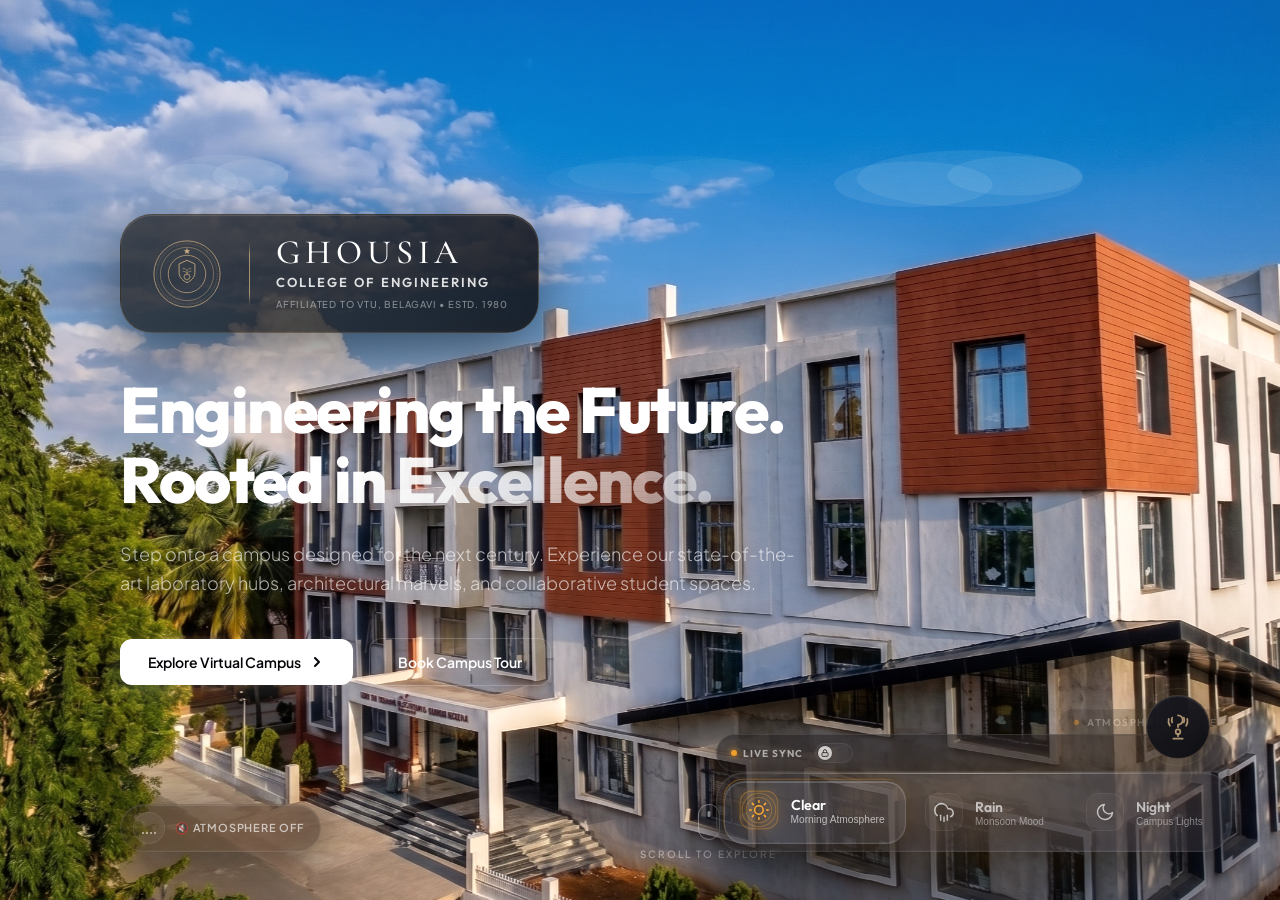
==== index.html @ dd68627c "feat: immersive AI campus guide, mobile assets loading, and compact controller refinements" ====
<!DOCTYPE html>
<html lang="en">

<head>
    <meta charset="UTF-8">
    <meta name="viewport" content="width=device-width, initial-scale=1.0">
    <title>Ghousia College of Engineering | Cinematic Campus Experience</title>
    <meta name="description"
        content="Immerse yourself in the cinematic smart campus of Ghousia College of Engineering. Switch weather atmospheres in real-time to witness our premium design and world-class learning spaces.">

    <!-- Preload Cinematic Campus Images — Desktop (>768px) -->
    <link rel="preload" as="image" href="Assets/images/campus-day.webp.jpeg"  media="(min-width: 769px)">
    <link rel="preload" as="image" href="Assets/images/campus-rain.webp.jpeg" media="(min-width: 769px)">
    <link rel="preload" as="image" href="Assets/images/campus-night.webp.jpeg" media="(min-width: 769px)">

    <!-- Preload Cinematic Campus Images — Mobile (≤768px) -->
    <link rel="preload" as="image" href="Assets/images/mobile/campus-day-mobile.webp.jpeg"   media="(max-width: 768px)">
    <link rel="preload" as="image" href="Assets/images/mobile/campus-rain-mobile.webp.jpeg"  media="(max-width: 768px)">
    <link rel="preload" as="image" href="Assets/images/mobile/campus-night-mobile.webp.jpeg" media="(max-width: 768px)">

    <!-- Google Fonts: Cormorant Garamond for elegant serif, Outfit for headers, Plus Jakarta Sans for body -->
    <link rel="preconnect" href="https://fonts.googleapis.com">
    <link rel="preconnect" href="https://fonts.gstatic.com" crossorigin>
    <link
        href="https://fonts.googleapis.com/css2?family=Cormorant+Garamond:wght@300;400;500;600;700&family=Outfit:wght@300;400;600;800&family=Plus+Jakarta+Sans:wght@300;400;500;700&display=swap"
        rel="stylesheet">

    <link rel="stylesheet" href="styles.css?v=2.0">
    <link rel="stylesheet" href="mobile-polish.css?v=1.0">
    <link rel="stylesheet" href="ai-campus.css?v=1.0">
</head>

<body>

    <!-- Ambient Audio Audio Element (Prepared hook, but we will synthesize audio using Web Audio API) -->
    <main class="page-container">

        <!-- Cinematic Hero Section -->
        <section class="hero-section" id="campus-hero">

            <!-- stacked GPU background images -->
            <div class="hero-bg-wrapper">
                <div class="hero-bg bg-day active" id="bg-day-layer"></div>
                <div class="hero-bg bg-rain" id="bg-rain-layer"></div>
                <div class="hero-bg bg-night" id="bg-night-layer"></div>
            </div>

            <!-- Lighting Flash Layer (For storm lightning effect) -->
            <div class="lightning-flash" id="lightning-flash-overlay"></div>

            <!-- Atmospheric Overlay Canvas (Stars, Rain, Fireflies, Birds, Clouds) -->
            <canvas class="overlay-canvas" id="atmospheric-canvas"></canvas>

            <!-- Foreground Sliding Drops Canvas (Drops sliding down glass screen) -->
            <canvas class="overlay-canvas foreground-canvas" id="glass-drops-canvas"></canvas>

            <!-- Hero Cinematic Typography with Dynamic Transitions -->
            <div class="hero-content">
                <!-- Premium Floating Identity Plaque -->
                <div class="identity-panel-wrapper">
                    <div class="identity-panel" id="identity-panel" data-weather="clear">
                        <div class="plaque-shine"></div>
                        <div class="identity-panel-content">
                            <div class="identity-seal-container">
                                <!-- Premium Detailed Institutional Seal SVG -->
                                <svg class="institutional-seal" viewBox="0 0 100 100" xmlns="http://www.w3.org/2000/svg">
                                    <!-- Outer Rings -->
                                    <circle cx="50" cy="50" r="46" fill="none" stroke="currentColor" stroke-width="1.2" opacity="0.9" />
                                    <circle cx="50" cy="50" r="42" fill="none" stroke="currentColor" stroke-width="0.6" stroke-dasharray="2, 1.5" opacity="0.7" />
                                    <circle cx="50" cy="50" r="37" fill="none" stroke="currentColor" stroke-width="0.8" opacity="0.8" />
                                    
                                    <!-- Inner Ring -->
                                    <circle cx="50" cy="50" r="26" fill="none" stroke="currentColor" stroke-width="1" />
                                    
                                    <!-- Crest Motif: Stylized Shield -->
                                    <path d="M50 31 L61 36 L61 48 C61 55 55 60 50 62 C45 60 39 55 39 48 L39 36 Z" fill="none" stroke="currentColor" stroke-width="1.25" stroke-linejoin="round" />
                                    
                                    <!-- Detailed crest elements: open book & engineering gear -->
                                    <!-- Open Book -->
                                    <path d="M44 42 C47 42 49 44 50 45 C51 44 53 42 56 42 M44 46 C47 46 49 48 50 49 C51 48 53 46 56 46 M50 45 L50 51" fill="none" stroke="currentColor" stroke-width="0.8" />
                                    
                                    <!-- Engineering Gear -->
                                    <circle cx="50" cy="54" r="4" fill="none" stroke="currentColor" stroke-width="0.8" />
                                    <path d="M50 49.5 L50 50.5 M50 57.5 L50 58.5 M45.5 54 L46.5 54 M53.5 54 L54.5 54 M47 51 L47.7 51.7 M53 57 L52.3 56.3 M47 57 L47.7 56.3 M53 51 L52.3 51.7" stroke="currentColor" stroke-width="0.8" stroke-linecap="round" />
                                    
                                    <!-- Little Star at top -->
                                    <polygon points="50,14 51.5,17 54.5,17 52,19.2 53,22.2 50,20.5 47,22.2 48,19.2 45.5,17 48.5,17" fill="currentColor" />
                                </svg>
                            </div>
                            
                            <div class="identity-divider"></div>
                            
                            <div class="identity-text-container">
                                <div class="identity-title">GHOUSIA</div>
                                <div class="identity-subtitle">College of Engineering</div>
                                <div class="identity-meta">Affiliated to VTU, Belagavi  •  Estd. 1980</div>
                            </div>
                        </div>
                    </div>
                </div>
                <div class="hero-title-wrapper">
                    <h1 class="hero-title animate-fade-in" id="hero-main-heading">
                        Engineering the Future. <br><span class="text-gradient">Rooted in Excellence.</span>
                    </h1>
                </div>
                <div class="hero-subtitle-wrapper">
                    <p class="hero-subtitle animate-fade-in" id="hero-subtitle-text">
                        Step onto a campus designed for the next century. Experience our state-of-the-art laboratory
                        hubs, architectural marvels, and collaborative student spaces.
                    </p>
                </div>
                <div class="hero-actions animate-fade-in">
                    <button class="btn btn-primary magnet-target" id="hero-explore-btn">
                        <span class="btn-text">Explore Virtual Campus</span>
                        <svg class="btn-icon" width="16" height="16" viewBox="0 0 16 16" fill="none"
                            xmlns="http://www.w3.org/2000/svg">
                            <path d="M6 12L10 8L6 4" stroke="currentColor" stroke-width="2" stroke-linecap="round"
                                stroke-linejoin="round" />
                        </svg>
                    </button>
                    <button class="btn btn-outline magnet-target" id="hero-tour-btn">
                        <span>Book Campus Tour</span>
                    </button>
                </div>
            </div>

            <!-- Floating Audio Control Widget -->
            <div class="audio-control-widget glassmorphic magnet-target" id="audio-widget"
                title="Toggle Atmosphere Sound">
                <button class="audio-toggle-btn" id="audio-toggle-btn" aria-label="Toggle atmosphere sound">
                    <div class="audio-waves" id="audio-waves-container">
                        <span class="wave-bar"></span>
                        <span class="wave-bar"></span>
                        <span class="wave-bar"></span>
                        <span class="wave-bar"></span>
                    </div>
                </button>
                <span class="audio-label" id="audio-status-text">🔇 Atmosphere OFF</span>
            </div>

            <!-- Atmosphere Status Badge -->
            <div class="atmosphere-status" id="atmosphere-status">
                <span class="status-dot"></span>
                <span class="status-text" id="atmosphere-status-text">Atmosphere Engine</span>
            </div>

            <!-- Controller Cursor-Tilt Wrapper -->
            <div class="controller-tilt-wrapper" id="controller-tilt-wrapper">

                <!-- Live Weather Sync Toggle and Guide Tooltip -->
                <div class="live-sync-wrapper">
                    <div class="live-sync-container glassmorphic magnet-target" id="live-sync-widget">
                        <div class="sync-status">
                            <span class="sync-dot blinking"></span>
                            <span class="sync-label">Live Sync</span>
                        </div>
                        <div class="toggle-switch-container">
                            <input type="checkbox" id="sync-toggle-input" class="toggle-input" disabled>
                            <label for="sync-toggle-input" class="toggle-label">
                                <span class="toggle-button">
                                    <svg class="lock-icon" viewBox="0 0 24 24" fill="none" stroke="currentColor" stroke-width="2.5" xmlns="http://www.w3.org/2000/svg">
                                        <rect x="3" y="11" width="18" height="11" rx="2" ry="2" fill="none"></rect>
                                        <path d="M7 11V7a5 5 0 0 1 10 0v4"></path>
                                    </svg>
                                </span>
                            </label>
                        </div>
                    </div>

                    <!-- Premium Feature Card -->
                    <div class="sync-feature-card glassmorphic" id="sync-feature-card">
                        <div class="card-header">
                            <div class="engine-meta">
                                <svg class="engine-icon" viewBox="0 0 24 24" fill="none" stroke="currentColor" stroke-width="2.5" xmlns="http://www.w3.org/2000/svg">
                                    <path d="M12 2v2M12 20v2M4.93 4.93l1.41 1.41M17.66 17.66l1.41 1.41M2 12h2M20 12h2M6.34 17.66l-1.41 1.41M19.07 4.93l-1.41 1.41" stroke-linecap="round"></path>
                                    <circle cx="12" cy="12" r="4"></circle>
                                </svg>
                                <span class="engine-name">LIVE WEATHER ENGINE</span>
                            </div>
                            <span class="status-badge gold">READY FOR DEPLOYMENT</span>
                        </div>
                        
                        <h3 class="card-title">Real-Time Weather Synchronization</h3>
                        
                        <p class="card-description">
                            Connect the Atmosphere Engine to live weather services to automatically synchronize the entire campus experience with real-world conditions.
                            <br><br>
                            When the weather changes outside, the website seamlessly adapts in real time.
                        </p>
                        
                        <div class="features-list">
                            <div class="feature-item">
                                <span class="feature-bullet">•</span>
                                <span class="feature-text">Automatic weather detection</span>
                            </div>
                            <div class="feature-item">
                                <span class="feature-bullet">•</span>
                                <span class="feature-text">Dynamic day, rain and night transitions</span>
                            </div>
                            <div class="feature-item">
                                <span class="feature-bullet">•</span>
                                <span class="feature-text">Live atmospheric effects</span>
                            </div>
                            <div class="feature-item">
                                <span class="feature-bullet">•</span>
                                <span class="feature-text">Adaptive ambient audio</span>
                            </div>
                            <div class="feature-item">
                                <span class="feature-bullet">•</span>
                                <span class="feature-text">Seasonal environment support</span>
                            </div>
                        </div>
                        
                        <div class="card-footer">
                            <span class="footer-text">Designed for modern educational institutions.</span>
                        </div>
                    </div>
                </div>

                <!-- VisionOS Glassmorphic Weather Controller -->
                <div class="weather-controller-container glassmorphic" id="weather-controller" role="radiogroup"
                    aria-label="Campus Weather Atmosphere">
                    <div class="glow-bg" id="controller-glow-bg"></div>
                    <div class="controller-edge-light"></div>
                    <div class="controller-inner-glow"></div>
                    <div class="active-pill-tracker" id="active-tracker">
                        <div class="pill-sheen"></div>
                    </div>

                    <!-- Clear Button -->
                    <button class="weather-btn active magnet-target" id="btn-clear" role="radio" aria-checked="true"
                        data-weather="clear">
                        <span class="ripple-container"></span>
                        <span class="button-highlight"></span>
                        <div class="weather-btn-icon-wrapper">
                            <!-- Custom Sun SVG -->
                            <svg class="weather-svg sun-icon" viewBox="0 0 24 24" fill="none" stroke="currentColor"
                                stroke-width="2" stroke-linecap="round" stroke-linejoin="round">
                                <circle cx="12" cy="12" r="5"></circle>
                                <line x1="12" y1="1" x2="12" y2="3"></line>
                                <line x1="12" y1="21" x2="12" y2="23"></line>
                                <line x1="4.22" y1="4.22" x2="5.64" y2="5.64"></line>
                                <line x1="18.36" y1="18.36" x2="19.78" y2="19.78"></line>
                                <line x1="1" y1="12" x2="3" y2="12"></line>
                                <line x1="21" y1="12" x2="23" y2="12"></line>
                                <line x1="4.22" y1="19.78" x2="5.64" y2="18.36"></line>
                                <line x1="18.36" y1="5.64" x2="19.78" y2="4.22"></line>
                            </svg>
                            <!-- Animated Sun Rays -->
                            <span class="icon-rays"></span>
                        </div>
                        <div class="weather-btn-text">
                            <span class="weather-title">Clear</span>
                            <span class="weather-desc">Morning Atmosphere</span>
                        </div>
                    </button>

                    <!-- Rain Button -->
                    <button class="weather-btn magnet-target" id="btn-rain" role="radio" aria-checked="false"
                        data-weather="rain">
                        <span class="ripple-container"></span>
                        <span class="button-highlight"></span>
                        <div class="weather-btn-icon-wrapper">
                            <!-- Custom Rain Cloud SVG -->
                            <svg class="weather-svg cloud-icon" viewBox="0 0 24 24" fill="none" stroke="currentColor"
                                stroke-width="2" stroke-linecap="round" stroke-linejoin="round">
                                <path d="M20 17.58A5 5 0 0 0 18 8h-1.26A8 8 0 1 0 4 16.25"></path>
                                <line x1="8" y1="16" x2="8" y2="22"></line>
                                <line x1="12" y1="18" x2="12" y2="24"></line>
                                <line x1="16" y1="16" x2="16" y2="22"></line>
                            </svg>
                            <!-- Animated Rain Drops -->
                            <span class="icon-rain-drops">
                                <span class="mini-drop"></span>
                                <span class="mini-drop"></span>
                                <span class="mini-drop"></span>
                            </span>
                        </div>
                        <div class="weather-btn-text">
                            <span class="weather-title">Rain</span>
                            <span class="weather-desc">Monsoon Mood</span>
                        </div>
                    </button>

                    <!-- Night Button -->
                    <button class="weather-btn magnet-target" id="btn-night" role="radio" aria-checked="false"
                        data-weather="night">
                        <span class="ripple-container"></span>
                        <span class="button-highlight"></span>
                        <div class="weather-btn-icon-wrapper">
                            <!-- Custom Moon SVG -->
                            <svg class="weather-svg moon-icon" viewBox="0 0 24 24" fill="none" stroke="currentColor"
                                stroke-width="2" stroke-linecap="round" stroke-linejoin="round">
                                <path d="M21 12.79A9 9 0 1 1 11.21 3 7 7 0 0 0 21 12.79z"></path>
                            </svg>
                            <!-- Animated Twinkling Stars -->
                            <span class="icon-stars">
                                <span class="mini-star"></span>
                                <span class="mini-star"></span>
                                <span class="mini-star"></span>
                                <span class="mini-star"></span>
                            </span>
                        </div>
                        <div class="weather-btn-text">
                            <span class="weather-title">Night</span>
                            <span class="weather-desc">Campus Lights</span>
                        </div>
                    </button>
                </div>
            </div>

            <!-- Page Scroll Indicator -->
            <div class="scroll-indicator animate-fade-in">
                <span class="scroll-mouse">
                    <span class="scroll-wheel"></span>
                </span>
                <span class="scroll-text">Scroll to Explore</span>
            </div>

        </section>

    </main>

    <script src="app.js?v=2.0"></script>
    <script src="ai-campus.js?v=1.0"></script>
</body>

</html>
---- styles.css ----
/* ==========================================================================
   Aetheris Academy Design Tokens & Modern CSS Reset
   ========================================================================== */

:root {
    /* Color Palette */
    --clr-bg: #030408;
    --clr-text-primary: #ffffff;
    --clr-text-secondary: rgba(255, 255, 255, 0.65);
    --clr-text-tertiary: rgba(255, 255, 255, 0.45);

    /* Weather Ambient Glows */
    --glow-clear: radial-gradient(circle, rgba(255, 170, 50, 0.30) 0%, rgba(255, 170, 50, 0) 70%);
    --glow-rain: radial-gradient(circle, rgba(100, 190, 255, 0.30) 0%, rgba(100, 190, 255, 0) 70%);
    --glow-night: radial-gradient(circle, rgba(153, 102, 255, 0.30) 0%, rgba(153, 102, 255, 0) 70%);

    /* Active Button Highlights */
    --accent-clear: #ffaa32;
    --accent-rain: #64beff;
    --accent-night: #9966ff;

    /* Font Families */
    --font-heading: 'Outfit', -apple-system, BlinkMacSystemFont, "Segoe UI", Roboto, sans-serif;
    --font-body: 'Plus Jakarta Sans', -apple-system, BlinkMacSystemFont, "Segoe UI", Roboto, sans-serif;

    /* Transition Timings */
    --transition-cinematic: 1.6s cubic-bezier(0.16, 1, 0.3, 1);
    --transition-smooth: 0.4s cubic-bezier(0.25, 1, 0.5, 1);
    --transition-micro: 0.2s cubic-bezier(0.25, 0.8, 0.25, 1);
    --transition-magnetic: 0.55s cubic-bezier(0.34, 1.56, 0.64, 1);

    /* Premium Glassmorphism System */
    --glass-bg: rgba(8, 10, 18, 0.42);
    --glass-border: rgba(255, 255, 255, 0.10);
    --glass-blur: blur(48px) saturate(220%);
    --glass-shadow:
        0 32px 100px rgba(0, 0, 0, 0.65),
        0 8px 32px rgba(0, 0, 0, 0.35),
        inset 0 1px 1px rgba(255, 255, 255, 0.12),
        inset 0 -1px 1px rgba(255, 255, 255, 0.04),
        inset 0 0 24px rgba(255, 255, 255, 0.03);

    /* Parallax Variables (set by JS) */
    --parallax-x: 0;
    --parallax-y: 0;

    /* Controller Tilt (set by JS) */
    --tilt-x: 0deg;
    --tilt-y: 0deg;
}

* {
    box-sizing: border-box;
    margin: 0;
    padding: 0;
    user-select: none;
    -webkit-user-drag: none;
}

body {
    background-color: var(--clr-bg);
    color: var(--clr-text-primary);
    font-family: var(--font-body);
    overflow-x: hidden;
    height: 100vh;
    width: 100vw;
}

.page-container {
    position: relative;
    width: 100%;
    height: 100%;
    overflow: hidden;
}

/* ==========================================================================
   Navigation Bar (Weather-Responsive Frosted Glass)
   ========================================================================== */

/* ==========================================================================
   Premium Institutional Identity Plaque
   ========================================================================== */

:root {
    --seal-gold: #c5a880;
    /* Muted Aston Martin Champagne Gold */
    --seal-gold-glow: rgba(197, 168, 128, 0.2);
}

.identity-panel-wrapper {
    margin-bottom: 42px;
    display: flex;
    justify-content: flex-start;
    opacity: 0;
    transform: translateY(20px);
    animation:
        fadeInUp 1.2s cubic-bezier(0.16, 1, 0.3, 1) forwards,
        floatPanel 8s ease-in-out infinite 1.2s;
    will-change: transform, opacity;
}

.identity-panel {
    position: relative;
    border-radius: 32px;
    padding: 22px 30px;
    background: linear-gradient(135deg, rgba(16, 18, 27, 0.65) 0%, rgba(8, 9, 13, 0.85) 100%);
    backdrop-filter: blur(40px) saturate(220%);
    border: 1px solid rgba(255, 255, 255, 0.08);
    box-shadow:
        0 24px 64px rgba(0, 0, 0, 0.55),
        inset 0 1px 1px rgba(255, 255, 255, 0.14),
        inset 0 -1px 1px rgba(255, 255, 255, 0.02),
        inset 0 0 20px rgba(255, 255, 255, 0.02);
    overflow: hidden;
    transition:
        transform 0.6s cubic-bezier(0.16, 1, 0.3, 1),
        box-shadow 0.6s cubic-bezier(0.16, 1, 0.3, 1),
        border-color 0.8s cubic-bezier(0.16, 1, 0.3, 1),
        background 0.8s cubic-bezier(0.16, 1, 0.3, 1);
    cursor: default;
}

/* Specular reflection sheen effect */
.plaque-shine {
    position: absolute;
    top: 0;
    left: -150%;
    width: 100%;
    height: 100%;
    background: linear-gradient(90deg,
            transparent,
            rgba(255, 255, 255, 0.03) 30%,
            rgba(255, 255, 255, 0.16) 50%,
            rgba(255, 255, 255, 0.03) 70%,
            transparent);
    transform: skewX(-30deg);
    pointer-events: none;
    z-index: 2;
}

.identity-panel:hover {
    transform: translateY(-8px) scale(1.01);
}

.identity-panel:hover .plaque-shine {
    left: 150%;
    transition: left 1.1s cubic-bezier(0.16, 1, 0.3, 1);
}

/* Weather-Responsive Plaque Themes */
.identity-panel[data-weather="clear"] {
    background: linear-gradient(135deg, rgba(20, 18, 14, 0.65) 0%, rgba(8, 9, 13, 0.85) 100%);
    border-color: rgba(255, 170, 50, 0.12);
}

.identity-panel[data-weather="clear"]:hover {
    box-shadow:
        0 32px 80px rgba(0, 0, 0, 0.65),
        0 0 30px rgba(255, 170, 50, 0.14),
        inset 0 1px 1px rgba(255, 255, 255, 0.18),
        inset 0 0 20px rgba(255, 255, 255, 0.02);
}

.identity-panel[data-weather="rain"] {
    background: linear-gradient(135deg, rgba(14, 18, 22, 0.65) 0%, rgba(7, 8, 11, 0.85) 100%);
    border-color: rgba(100, 190, 255, 0.12);
}

.identity-panel[data-weather="rain"]:hover {
    box-shadow:
        0 32px 80px rgba(0, 0, 0, 0.65),
        0 0 30px rgba(100, 190, 255, 0.14),
        inset 0 1px 1px rgba(255, 255, 255, 0.18),
        inset 0 0 20px rgba(255, 255, 255, 0.02);
}

.identity-panel[data-weather="night"] {
    background: linear-gradient(135deg, rgba(16, 14, 22, 0.65) 0%, rgba(6, 6, 9, 0.85) 100%);
    border-color: rgba(153, 102, 255, 0.12);
}

.identity-panel[data-weather="night"]:hover {
    box-shadow:
        0 32px 80px rgba(0, 0, 0, 0.65),
        0 0 30px rgba(153, 102, 255, 0.14),
        inset 0 1px 1px rgba(255, 255, 255, 0.18),
        inset 0 0 20px rgba(255, 255, 255, 0.02);
}

/* Plaque Content Layout */
.identity-panel-content {
    position: relative;
    display: flex;
    align-items: center;
    gap: 26px;
    z-index: 3;
}

/* Circular Seal SVG Styles */
.identity-seal-container {
    display: flex;
    align-items: center;
    justify-content: center;
    width: 72px;
    height: 72px;
    color: var(--seal-gold);
    filter: drop-shadow(0 2px 8px rgba(197, 168, 128, 0.25));
    transition: transform 0.6s cubic-bezier(0.16, 1, 0.3, 1);
}

.identity-panel:hover .identity-seal-container {
    transform: rotate(6deg);
}

.institutional-seal {
    width: 100%;
    height: 100%;
}

/* Gold Divider Line */
.identity-divider {
    width: 1px;
    height: 64px;
    background: linear-gradient(to bottom,
            rgba(197, 168, 128, 0) 0%,
            rgba(197, 168, 128, 0.8) 20%,
            rgba(197, 168, 128, 0.8) 80%,
            rgba(197, 168, 128, 0) 100%);
}

/* Typography Editorial Details */
.identity-text-container {
    display: flex;
    flex-direction: column;
    justify-content: center;
}

.identity-title {
    font-family: 'Cormorant Garamond', serif;
    font-size: 34px;
    font-weight: 500;
    letter-spacing: 5px;
    line-height: 0.95;
    color: #ffffff;
    text-transform: uppercase;
}

.identity-subtitle {
    font-family: var(--font-heading);
    font-size: 13px;
    font-weight: 600;
    letter-spacing: 2px;
    text-transform: uppercase;
    color: rgba(255, 255, 255, 0.85);
    margin-top: 5px;
}

.identity-meta {
    font-family: var(--font-body);
    font-size: 9.5px;
    font-weight: 500;
    letter-spacing: 0.8px;
    text-transform: uppercase;
    color: rgba(255, 255, 255, 0.45);
    margin-top: 8px;
}

/* Plaque Floating Keyframe */
@keyframes floatPanel {

    0%,
    100% {
        transform: translateY(0);
    }

    50% {
        transform: translateY(-6px);
    }
}

/* Button UI Components */
.btn {
    font-family: var(--font-body);
    font-weight: 600;
    font-size: 14px;
    border-radius: 12px;
    cursor: pointer;
    border: none;
    outline: none;
    transition: all var(--transition-smooth);
    display: flex;
    align-items: center;
    gap: 8px;
    position: relative;
    overflow: hidden;
}

.btn-primary {
    background: #ffffff;
    color: #030408;
    padding: 14px 28px;
    box-shadow: 0 8px 24px rgba(255, 255, 255, 0.15), inset 0 1px 0 rgba(255, 255, 255, 0.2);
}

.btn-primary:hover {
    transform: translateY(-2px);
    box-shadow: 0 12px 32px rgba(255, 255, 255, 0.25);
    background: #f8f8f8;
}

.btn-secondary {
    background: rgba(255, 255, 255, 0.08);
    color: var(--clr-text-primary);
    padding: 10px 20px;
    border: 1px solid rgba(255, 255, 255, 0.12);
}

.btn-secondary:hover {
    background: rgba(255, 255, 255, 0.15);
    border-color: rgba(255, 255, 255, 0.2);
    transform: translateY(-1px);
}

.btn-outline {
    background: transparent;
    color: var(--clr-text-primary);
    border: 1px solid rgba(255, 255, 255, 0.2);
    padding: 14px 28px;
}

.btn-outline:hover {
    background: rgba(255, 255, 255, 0.05);
    border-color: rgba(255, 255, 255, 0.4);
    transform: translateY(-2px);
}

/* ==========================================================================
   Hero Stack & Transitions (GPU-Accelerated)
   ========================================================================== */

.hero-section {
    position: relative;
    width: 100%;
    height: 100vh;
    display: flex;
    align-items: center;
    padding: 0 120px;
    overflow: hidden;
    background-color: var(--sky-color, #030408);
    transition: background-color var(--transition-cinematic);
}

/* Dynamic Weather Sky Colors */
.hero-section[data-weather="clear"] {
    --sky-color: #0c1524;
    /* deep warm morning sky */
}

.hero-section[data-weather="rain"] {
    --sky-color: #121820;
    /* stormy monsoon grey-blue sky */
}

.hero-section[data-weather="night"] {
    --sky-color: #030408;
    /* dark starry night sky */
}

.hero-bg-wrapper {
    position: absolute;
    top: 0;
    left: 0;
    width: 100%;
    height: 100%;
    z-index: 1;
    overflow: hidden;
    /* Parallax depth layer - slowest */
    transform: translate3d(calc(var(--parallax-x) * 0.02px),
            calc(var(--parallax-y) * 0.02px),
            0) scale(1.02);
    will-change: transform;
    transition: transform 0.15s linear;
}

.hero-bg {
    position: absolute;
    top: 0;
    left: 0;
    width: 100%;
    height: 100%;
    background-size: cover;
    background-position: center;
    opacity: 0;
    will-change: transform, opacity, filter;
    transform: scale(1.05);
    transition:
        opacity var(--transition-cinematic),
        transform var(--transition-cinematic),
        filter var(--transition-cinematic);
    pointer-events: none;
}

/* Weather-specific filters for interpolated color grading */
.hero-bg.bg-day {
    filter: brightness(0.6) contrast(0.95) saturate(0.8) sepia(0.08);
}

.hero-bg.bg-day.active {
    opacity: 1;
    transform: scale(1.0);
    filter: brightness(1.05) contrast(1.0) saturate(1.02) sepia(0.04);
}

.hero-bg.bg-rain {
    filter: brightness(0.5) contrast(0.9) saturate(0.6) hue-rotate(15deg);
}

.hero-bg.bg-rain.active {
    opacity: 1;
    transform: scale(1.0);
    filter: brightness(0.8) contrast(0.98) saturate(0.82) hue-rotate(10deg);
}

.hero-bg.bg-night {
    filter: brightness(0.4) contrast(0.85) saturate(0.8) hue-rotate(-15deg);
}

.hero-bg.bg-night.active {
    opacity: 1;
    transform: scale(1.0);
    filter: brightness(0.72) contrast(1.05) saturate(1.1) hue-rotate(-8deg);
}

/* ==========================================================================
   Overlay Canvases & Particle Layers
   ========================================================================== */

.overlay-canvas {
    position: absolute;
    top: 0;
    left: 0;
    width: 100%;
    height: 100%;
    z-index: 2;
    pointer-events: none;
    will-change: opacity;
    opacity: 0;
    transition: opacity var(--transition-cinematic);
}

#atmospheric-canvas {
    z-index: 12; /* Sits in front of hero-content (z-index: 10) so birds sit on top of the card */
}

.overlay-canvas.active {
    opacity: 1;
}

.overlay-canvas.foreground-canvas {
    z-index: 4;
    /* Sits over the backgrounds, but behind UI elements (z-index: 10+) */
}

/* Lightning Overlay */
.lightning-flash {
    position: absolute;
    top: 0;
    left: 0;
    width: 100%;
    height: 100%;
    z-index: 3;
    pointer-events: none;
    background: #ffffff;
    opacity: 0;
    mix-blend-mode: color-dodge;
    will-change: opacity;
}

/* ==========================================================================
   Hero Content & Typography with Dynamic Transitions
   ========================================================================== */

.hero-content {
    position: relative;
    z-index: 10;
    max-width: 680px;
    pointer-events: auto;
    /* Parallax depth - middle layer */
    transform: translate3d(calc(var(--parallax-x) * -0.008px),
            calc(var(--parallax-y) * -0.008px),
            0);
    will-change: transform;
    transition: transform 0.15s linear;
}

.hero-badge {
    font-size: 11px;
    font-weight: 700;
    letter-spacing: 3px;
    text-transform: uppercase;
    color: var(--clr-text-secondary);
    margin-bottom: 24px;
    display: inline-flex;
    align-items: center;
    gap: 8px;
}

.hero-badge::before {
    content: '';
    width: 6px;
    height: 6px;
    border-radius: 50%;
    background: #ffaa32;
    box-shadow: 0 0 8px #ffaa32;
    display: inline-block;
}

/* Hero Title & Subtitle Transition System */
.hero-title-wrapper,
.hero-subtitle-wrapper {
    position: relative;
    overflow: hidden;
}

.hero-title {
    font-family: var(--font-heading);
    font-size: 64px;
    font-weight: 800;
    line-height: 1.1;
    letter-spacing: -1.5px;
    color: var(--clr-text-primary);
    margin-bottom: 24px;
    transition: opacity 0.5s cubic-bezier(0.25, 1, 0.5, 1), transform 0.5s cubic-bezier(0.25, 1, 0.5, 1);
    will-change: transform, opacity;
}

.hero-title.transitioning-out {
    opacity: 0;
    transform: translateY(12px);
}

.hero-title.transitioning-in {
    opacity: 0;
    transform: translateY(-12px);
}

.text-gradient {
    background: linear-gradient(135deg, #ffffff 40%, rgba(255, 255, 255, 0.4) 100%);
    -webkit-background-clip: text;
    -webkit-text-fill-color: transparent;
}

.hero-subtitle {
    font-size: 18px;
    line-height: 1.6;
    color: var(--clr-text-secondary);
    margin-bottom: 40px;
    font-weight: 300;
    transition: opacity 0.5s cubic-bezier(0.25, 1, 0.5, 1), transform 0.5s cubic-bezier(0.25, 1, 0.5, 1);
    will-change: transform, opacity;
}

.hero-subtitle.transitioning-out {
    opacity: 0;
    transform: translateY(10px);
}

.hero-subtitle.transitioning-in {
    opacity: 0;
    transform: translateY(-10px);
}

.hero-actions {
    display: flex;
    gap: 16px;
    align-items: center;
}

/* Entrance Animations */
.animate-fade-in {
    opacity: 0;
    transform: translateY(20px);
    animation: fadeInUp 1.2s cubic-bezier(0.16, 1, 0.3, 1) forwards;
}

.hero-title {
    animation-delay: 0.1s;
}

.hero-subtitle {
    animation-delay: 0.25s;
}

.hero-actions {
    animation-delay: 0.4s;
}

@keyframes fadeInUp {
    to {
        opacity: 1;
        transform: translateY(0);
    }
}

/* ==========================================================================
   Atmosphere Status Badge
   ========================================================================== */

.atmosphere-status {
    position: absolute;
    bottom: 168px;
    right: 48px;
    z-index: 21;
    display: flex;
    align-items: center;
    gap: 8px;
    padding: 6px 14px;
    background: rgba(8, 10, 18, 0.35);
    backdrop-filter: blur(20px) saturate(180%);
    border: 1px solid rgba(255, 255, 255, 0.06);
    border-radius: 100px;
    opacity: 0.5;
    transform: translateY(4px);
    transition:
        opacity 0.6s cubic-bezier(0.25, 1, 0.5, 1),
        transform 0.6s cubic-bezier(0.25, 1, 0.5, 1);
    will-change: opacity, transform;
    pointer-events: none;
}

.atmosphere-status.visible {
    opacity: 1;
    transform: translateY(0);
}

.atmosphere-status.fading {
    opacity: 0;
    transform: translateY(-4px);
}

.status-dot {
    width: 5px;
    height: 5px;
    border-radius: 50%;
    background: var(--accent-clear);
    box-shadow: 0 0 6px var(--accent-clear);
    transition: background 0.8s ease, box-shadow 0.8s ease;
}

.atmosphere-status[data-weather="rain"] .status-dot {
    background: var(--accent-rain);
    box-shadow: 0 0 6px var(--accent-rain);
}

.atmosphere-status[data-weather="night"] .status-dot {
    background: var(--accent-night);
    box-shadow: 0 0 6px var(--accent-night);
}

.status-text {
    font-family: var(--font-heading);
    font-size: 10px;
    font-weight: 600;
    letter-spacing: 1.5px;
    text-transform: uppercase;
    color: var(--clr-text-secondary);
    white-space: nowrap;
}

/* ==========================================================================
   Controller Tilt Wrapper (Perspective)
   ========================================================================== */

.controller-tilt-wrapper {
    position: absolute;
    bottom: 48px;
    right: 48px;
    z-index: 20;
    perspective: 800px;
    /* Parallax depth - foreground */
    transform: translate3d(calc(var(--parallax-x) * -0.015px),
            calc(var(--parallax-y) * -0.015px),
            0);
    will-change: transform;
    transition: transform 0.15s linear;
}

/* ==========================================================================
   Premium VisionOS Weather Atmosphere Controller
   ========================================================================== */

.weather-controller-container {
    position: relative;
    z-index: 20;

    background: var(--glass-bg);
    backdrop-filter: var(--glass-blur);
    border: 1px solid var(--glass-border);
    border-radius: 28px;
    box-shadow: var(--glass-shadow);
    padding: 8px;
    display: flex;
    gap: 6px;

    /* Cursor tilt */
    transform: rotateX(var(--tilt-x)) rotateY(var(--tilt-y));
    transform-style: preserve-3d;
    transition: transform 0.12s ease-out;

    /* Float animation */
    animation: floatAnimation 6s ease-in-out infinite;
    will-change: transform;
}

/* Realistic Edge Highlight (top edge light) */
.controller-edge-light {
    position: absolute;
    top: 0;
    left: 10%;
    right: 10%;
    height: 1px;
    background: linear-gradient(90deg,
            transparent,
            rgba(255, 255, 255, 0.25) 30%,
            rgba(255, 255, 255, 0.4) 50%,
            rgba(255, 255, 255, 0.25) 70%,
            transparent);
    border-radius: 1px;
    z-index: 10;
    pointer-events: none;
}

/* Inner Glow */
.controller-inner-glow {
    position: absolute;
    top: 2px;
    left: 2px;
    right: 2px;
    bottom: 2px;
    border-radius: 26px;
    background: radial-gradient(ellipse at 50% 0%,
            rgba(255, 255, 255, 0.06) 0%,
            transparent 60%);
    pointer-events: none;
    z-index: 9;
}

@keyframes floatAnimation {

    0%,
    100% {
        transform: rotateX(var(--tilt-x, 0deg)) rotateY(var(--tilt-y, 0deg)) translateY(0);
    }

    50% {
        transform: rotateX(var(--tilt-x, 0deg)) rotateY(var(--tilt-y, 0deg)) translateY(-6px);
    }
}

/* Ambient glow container situated behind the controller */
.glow-bg {
    position: absolute;
    top: 50%;
    left: 50%;
    transform: translate(-50%, -50%);
    width: 130%;
    height: 140%;
    z-index: -1;
    border-radius: 40px;
    filter: blur(45px);
    pointer-events: none;
    transition: background var(--transition-cinematic), opacity var(--transition-cinematic);
    opacity: 0.7;
    animation: glowPulse 4s ease-in-out infinite;
}

@keyframes glowPulse {

    0%,
    100% {
        opacity: 0.6;
        transform: translate(-50%, -50%) scale(1);
    }

    50% {
        opacity: 0.8;
        transform: translate(-50%, -50%) scale(1.05);
    }
}

/* Active Button Background Tracker (Premium Sliding Capsule) */
.active-pill-tracker {
    position: absolute;
    top: 8px;
    left: 8px;
    height: calc(100% - 16px);
    width: 0;
    border-radius: 20px;
    background: rgba(255, 255, 255, 0.08);
    border: 1px solid rgba(255, 255, 255, 0.14);
    box-shadow:
        inset 0 1px 0 rgba(255, 255, 255, 0.18),
        inset 0 -1px 0 rgba(255, 255, 255, 0.04),
        0 8px 24px rgba(0, 0, 0, 0.25);
    z-index: 1;
    pointer-events: none;
    overflow: hidden;
    transition:
        left var(--transition-magnetic),
        width var(--transition-magnetic),
        opacity var(--transition-smooth),
        box-shadow 1s ease;
    will-change: left, width;
}

/* Animated sheen sliding across the pill */
.pill-sheen {
    position: absolute;
    top: 0;
    left: -100%;
    width: 100%;
    height: 100%;
    background: linear-gradient(90deg,
            transparent 0%,
            rgba(255, 255, 255, 0.08) 40%,
            rgba(255, 255, 255, 0.15) 50%,
            rgba(255, 255, 255, 0.08) 60%,
            transparent 100%);
    animation: sheenSlide 4s ease-in-out infinite;
    pointer-events: none;
}

@keyframes sheenSlide {
    0% {
        left: -100%;
    }

    50% {
        left: 100%;
    }

    100% {
        left: 100%;
    }
}

/* Weather-colored pill glow */
.weather-controller-container[data-active-weather="clear"] .active-pill-tracker {
    box-shadow:
        inset 0 1px 0 rgba(255, 255, 255, 0.18),
        inset 0 -1px 0 rgba(255, 255, 255, 0.04),
        0 8px 24px rgba(0, 0, 0, 0.25),
        0 0 20px rgba(255, 170, 50, 0.12);
}

.weather-controller-container[data-active-weather="rain"] .active-pill-tracker {
    box-shadow:
        inset 0 1px 0 rgba(255, 255, 255, 0.18),
        inset 0 -1px 0 rgba(255, 255, 255, 0.04),
        0 8px 24px rgba(0, 0, 0, 0.25),
        0 0 20px rgba(100, 190, 255, 0.12);
}

.weather-controller-container[data-active-weather="night"] .active-pill-tracker {
    box-shadow:
        inset 0 1px 0 rgba(255, 255, 255, 0.18),
        inset 0 -1px 0 rgba(255, 255, 255, 0.04),
        0 8px 24px rgba(0, 0, 0, 0.25),
        0 0 20px rgba(153, 102, 255, 0.12);
}

/* Weather Controller Button styling */
.weather-btn {
    background: transparent;
    border: none;
    outline: none;
    cursor: pointer;
    border-radius: 20px;
    padding: 12px 20px 12px 16px;
    display: flex;
    align-items: center;
    gap: 12px;
    position: relative;
    z-index: 2;
    overflow: hidden;

    will-change: transform, box-shadow;
    transition:
        transform var(--transition-micro),
        box-shadow var(--transition-micro);
}

/* Specular mouse-following light reflection */
.button-highlight {
    position: absolute;
    top: 0;
    left: 0;
    width: 100%;
    height: 100%;
    background: radial-gradient(circle 60px at var(--mx, 0px) var(--my, 0px), rgba(255, 255, 255, 0.12) 0%, transparent 100%);
    opacity: 0;
    transition: opacity var(--transition-smooth);
    pointer-events: none;
    z-index: 5;
}

.weather-btn:hover .button-highlight {
    opacity: 1;
}

.weather-btn-icon-wrapper {
    width: 38px;
    height: 38px;
    border-radius: 12px;
    background: rgba(255, 255, 255, 0.03);
    border: 1px solid rgba(255, 255, 255, 0.05);
    display: flex;
    align-items: center;
    justify-content: center;
    color: var(--clr-text-secondary);
    transition: all var(--transition-smooth);
    position: relative;
    overflow: hidden;
}

.weather-svg {
    width: 20px;
    height: 20px;
    stroke-width: 1.8px;
    transition: transform var(--transition-smooth), color var(--transition-smooth);
}

.weather-btn-text {
    display: flex;
    flex-direction: column;
    align-items: flex-start;
    text-align: left;
}

.weather-title {
    font-family: var(--font-heading);
    font-size: 14px;
    font-weight: 600;
    color: var(--clr-text-secondary);
    transition: color var(--transition-smooth);
}

.weather-desc {
    font-size: 10px;
    font-weight: 400;
    color: var(--clr-text-tertiary);
    white-space: nowrap;
    transition: color var(--transition-smooth);
}

/* Button Hover State */
.weather-btn:hover {
    transform: translateY(-2px);
}

.weather-btn:hover .weather-btn-icon-wrapper {
    background: rgba(255, 255, 255, 0.08);
    border-color: rgba(255, 255, 255, 0.15);
    color: var(--clr-text-primary);
}

.weather-btn:hover .weather-svg {
    transform: scale(1.1) rotate(5deg);
}

.weather-btn:hover .weather-title {
    color: var(--clr-text-primary);
}

/* Button Active State - Glow details */
.weather-btn.active {
    transform: translateY(-2px) scale(1.02);
}

.weather-btn.active .weather-btn-icon-wrapper {
    color: var(--clr-text-primary);
}

.weather-btn.active .weather-title {
    color: var(--clr-text-primary);
}

.weather-btn.active .weather-desc {
    color: var(--clr-text-secondary);
}

/* Individual Mode Accent Styles */
.weather-controller-container[data-active-weather="clear"] .weather-btn.active .weather-btn-icon-wrapper {
    background: rgba(255, 170, 50, 0.12);
    border-color: rgba(255, 170, 50, 0.3);
    color: var(--accent-clear);
    box-shadow: 0 0 16px rgba(255, 170, 50, 0.2);
}

.weather-controller-container[data-active-weather="rain"] .weather-btn.active .weather-btn-icon-wrapper {
    background: rgba(100, 190, 255, 0.12);
    border-color: rgba(100, 190, 255, 0.3);
    color: var(--accent-rain);
    box-shadow: 0 0 16px rgba(100, 190, 255, 0.2);
}

.weather-controller-container[data-active-weather="night"] .weather-btn.active .weather-btn-icon-wrapper {
    background: rgba(153, 102, 255, 0.12);
    border-color: rgba(153, 102, 255, 0.3);
    color: var(--accent-night);
    box-shadow: 0 0 16px rgba(153, 102, 255, 0.2);
}

/* ==========================================================================
   Button Icon Personality Animations
   ========================================================================== */

/* --- Day: Sun Rays Pulse --- */
.icon-rays {
    position: absolute;
    top: 50%;
    left: 50%;
    width: 32px;
    height: 32px;
    transform: translate(-50%, -50%);
    pointer-events: none;
    opacity: 0;
    transition: opacity 0.6s ease;
}

.weather-btn.active[data-weather="clear"] .icon-rays {
    opacity: 1;
}

.icon-rays::before,
.icon-rays::after {
    content: '';
    position: absolute;
    top: 50%;
    left: 50%;
    transform: translate(-50%, -50%);
    border-radius: 50%;
    border: 1px solid rgba(255, 170, 50, 0.3);
    animation: sunRaysPulse 2.5s ease-out infinite;
}

.icon-rays::before {
    width: 24px;
    height: 24px;
}

.icon-rays::after {
    width: 32px;
    height: 32px;
    animation-delay: 0.8s;
}

@keyframes sunRaysPulse {
    0% {
        transform: translate(-50%, -50%) scale(0.8);
        opacity: 0.8;
    }

    100% {
        transform: translate(-50%, -50%) scale(1.6);
        opacity: 0;
    }
}

/* Sun rotation when active */
.weather-btn.active[data-weather="clear"] .sun-icon {
    animation: sunRotate 12s linear infinite;
}

@keyframes sunRotate {
    from {
        transform: rotate(0deg);
    }

    to {
        transform: rotate(360deg);
    }
}

/* --- Rain: Mini Drops Fall --- */
.icon-rain-drops {
    position: absolute;
    top: 0;
    left: 0;
    width: 100%;
    height: 100%;
    pointer-events: none;
    opacity: 0;
    transition: opacity 0.6s ease;
    overflow: hidden;
}

.weather-btn.active[data-weather="rain"] .icon-rain-drops {
    opacity: 1;
}

.mini-drop {
    position: absolute;
    width: 1.5px;
    height: 6px;
    background: linear-gradient(to bottom, transparent, rgba(100, 190, 255, 0.6));
    border-radius: 1px;
    animation: miniDropFall 1.2s linear infinite;
}

.mini-drop:nth-child(1) {
    left: 25%;
    animation-delay: 0s;
}

.mini-drop:nth-child(2) {
    left: 50%;
    animation-delay: 0.4s;
}

.mini-drop:nth-child(3) {
    left: 75%;
    animation-delay: 0.8s;
}

@keyframes miniDropFall {
    0% {
        top: -8px;
        opacity: 0;
    }

    20% {
        opacity: 1;
    }

    100% {
        top: 100%;
        opacity: 0;
    }
}

/* Rain icon ripple effect */
.weather-btn.active[data-weather="rain"] .weather-btn-icon-wrapper::after {
    content: '';
    position: absolute;
    bottom: 4px;
    left: 50%;
    transform: translateX(-50%);
    width: 12px;
    height: 3px;
    border-radius: 50%;
    border: 1px solid rgba(100, 190, 255, 0.3);
    animation: iconRipple 2s ease-out infinite;
}

@keyframes iconRipple {
    0% {
        width: 4px;
        height: 1px;
        opacity: 0.8;
    }

    100% {
        width: 20px;
        height: 6px;
        opacity: 0;
    }
}

/* --- Night: Mini Stars Twinkle --- */
.icon-stars {
    position: absolute;
    top: 0;
    left: 0;
    width: 100%;
    height: 100%;
    pointer-events: none;
    opacity: 0;
    transition: opacity 0.6s ease;
}

.weather-btn.active[data-weather="night"] .icon-stars {
    opacity: 1;
}

.mini-star {
    position: absolute;
    width: 2px;
    height: 2px;
    background: rgba(200, 180, 255, 0.9);
    border-radius: 50%;
    animation: miniStarTwinkle 2s ease-in-out infinite;
}

.mini-star:nth-child(1) {
    top: 4px;
    right: 4px;
    animation-delay: 0s;
}

.mini-star:nth-child(2) {
    top: 8px;
    left: 3px;
    animation-delay: 0.5s;
}

.mini-star:nth-child(3) {
    bottom: 6px;
    right: 8px;
    animation-delay: 1s;
}

.mini-star:nth-child(4) {
    bottom: 3px;
    left: 6px;
    animation-delay: 1.5s;
}

@keyframes miniStarTwinkle {

    0%,
    100% {
        opacity: 0;
        transform: scale(0.5);
    }

    50% {
        opacity: 1;
        transform: scale(1.2);
    }
}

/* Moon soft glow when active */
.weather-btn.active[data-weather="night"] .moon-icon {
    filter: drop-shadow(0 0 4px rgba(200, 180, 255, 0.5));
}

/* Dynamic Active Glowing Borders */
.weather-btn.active::before {
    content: '';
    position: absolute;
    top: 0;
    left: 0;
    width: 100%;
    height: 100%;
    border-radius: 20px;
    border: 1px solid transparent;
    pointer-events: none;
    z-index: 6;
    animation: activeBorderGlow 3s ease-in-out infinite;
}

.weather-controller-container[data-active-weather="clear"] .weather-btn.active::before {
    border-color: rgba(255, 170, 50, 0.4);
}

.weather-controller-container[data-active-weather="rain"] .weather-btn.active::before {
    border-color: rgba(100, 190, 255, 0.4);
}

.weather-controller-container[data-active-weather="night"] .weather-btn.active::before {
    border-color: rgba(153, 102, 255, 0.4);
}

@keyframes activeBorderGlow {

    0%,
    100% {
        opacity: 0.6;
    }

    50% {
        opacity: 1;
        filter: brightness(1.2);
    }
}

/* Click Ripples */
.ripple-container {
    position: absolute;
    top: 0;
    left: 0;
    width: 100%;
    height: 100%;
    pointer-events: none;
    z-index: 4;
}

.ripple-span {
    position: absolute;
    width: 4px;
    height: 4px;
    background: rgba(255, 255, 255, 0.35);
    border-radius: 50%;
    transform: translate(-50%, -50%) scale(0);
    animation: rippleEffect 0.65s cubic-bezier(0.1, 0.8, 0.3, 1) forwards;
    pointer-events: none;
}

@keyframes rippleEffect {
    to {
        transform: translate(-50%, -50%) scale(80);
        opacity: 0;
    }
}

/* ==========================================================================
   Ambient Audio Widget
   ========================================================================== */

.audio-control-widget {
    position: absolute;
    bottom: 48px;
    left: 120px;
    z-index: 20;
    height: 48px;
    border-radius: 24px;
    padding: 0 16px 0 12px;
    display: flex;
    align-items: center;
    gap: 10px;
    background: var(--glass-bg);
    backdrop-filter: var(--glass-blur);
    border: 1px solid var(--glass-border);
    box-shadow: var(--glass-shadow);
    cursor: pointer;
    transition:
        transform var(--transition-micro),
        background-color var(--transition-micro),
        box-shadow var(--transition-micro);
}

.audio-control-widget:hover {
    transform: scale(1.04);
    background: rgba(255, 255, 255, 0.05);
}

.audio-toggle-btn {
    background: rgba(255, 255, 255, 0.05);
    border: 1px solid rgba(255, 255, 255, 0.08);
    width: 32px;
    height: 32px;
    border-radius: 50%;
    display: flex;
    align-items: center;
    justify-content: center;
    cursor: pointer;
    color: var(--clr-text-secondary);
    transition: all var(--transition-smooth);
}

.audio-waves {
    display: flex;
    align-items: flex-end;
    gap: 2px;
    height: 12px;
    width: 14px;
}

.wave-bar {
    width: 2px;
    background-color: var(--clr-text-secondary);
    border-radius: 1px;
    height: 2px;
    transition: height 0.3s ease, background-color 0.3s ease;
}

/* Animated playing audio waves */
.audio-control-widget.playing .wave-bar {
    background-color: #ffffff;
    animation: waveMotion 1.2s ease-in-out infinite alternate;
}

.audio-control-widget.playing .wave-bar:nth-child(1) {
    height: 12px;
    animation-delay: 0.1s;
}

.audio-control-widget.playing .wave-bar:nth-child(2) {
    height: 6px;
    animation-delay: 0.3s;
}

.audio-control-widget.playing .wave-bar:nth-child(3) {
    height: 10px;
    animation-delay: 0.0s;
}

.audio-control-widget.playing .wave-bar:nth-child(4) {
    height: 4px;
    animation-delay: 0.2s;
}

@keyframes waveMotion {
    0% {
        transform: scaleY(0.3);
    }

    100% {
        transform: scaleY(1);
    }
}

.audio-label {
    font-size: 11px;
    font-weight: 600;
    letter-spacing: 0.8px;
    text-transform: uppercase;
    color: var(--clr-text-secondary);
    transition: color var(--transition-smooth);
}

.audio-control-widget:hover .audio-label {
    color: var(--clr-text-primary);
}

/* ==========================================================================
   Page Scroll Indicator
   ========================================================================== */

.scroll-indicator {
    position: absolute;
    bottom: 40px;
    left: 50%;
    transform: translateX(-50%);
    z-index: 10;
    display: flex;
    flex-direction: column;
    align-items: center;
    gap: 8px;
    pointer-events: none;
}

.scroll-mouse {
    width: 22px;
    height: 36px;
    border: 1.5px solid var(--clr-text-tertiary);
    border-radius: 12px;
    position: relative;
}

.scroll-wheel {
    width: 3px;
    height: 6px;
    background-color: var(--clr-text-secondary);
    border-radius: 1.5px;
    position: absolute;
    top: 6px;
    left: 50%;
    transform: translateX(-50%);
    animation: scrollWheelPulse 2s ease-in-out infinite;
}

@keyframes scrollWheelPulse {
    0% {
        transform: translateX(-50%) translateY(0);
        opacity: 1;
    }

    50% {
        transform: translateX(-50%) translateY(8px);
        opacity: 0;
    }

    100% {
        transform: translateX(-50%) translateY(0);
        opacity: 1;
    }
}

.scroll-text {
    font-size: 10px;
    font-weight: 600;
    letter-spacing: 2px;
    text-transform: uppercase;
    color: var(--clr-text-tertiary);
}

/* ==========================================================================
   Responsive Styling (Adapts to Mobile, Tablet, Desktop)
   ========================================================================== */

@media (max-width: 1200px) {
    .hero-section {
        padding: 0 64px;
    }

    .nav-bar {
        width: calc(100% - 48px);
        top: 16px;
    }

    .audio-control-widget {
        left: 64px;
    }

    .controller-tilt-wrapper {
        right: 32px;
    }

    .atmosphere-status {
        right: 32px;
        bottom: 148px;
    }
}

/* Tablet (Compact layout) */
@media (max-width: 992px) {
    .hero-title {
        font-size: 48px;
    }

    .hero-subtitle {
        font-size: 16px;
        margin-bottom: 32px;
    }

    .controller-tilt-wrapper {
        right: 32px;
        bottom: 32px;
    }

    .weather-controller-container {
        border-radius: 24px;
    }

    .weather-btn {
        padding: 10px 14px 10px 12px;
        gap: 8px;
    }

    .weather-btn-icon-wrapper {
        width: 32px;
        height: 32px;
    }

    .weather-svg {
        width: 18px;
        height: 18px;
    }

    .weather-title {
        font-size: 13px;
    }

    .weather-desc {
        display: none;
        /* Hide subtitle to preserve grid sizing */
    }

    .audio-control-widget {
        left: 32px;
        bottom: 32px;
    }

    .atmosphere-status {
        right: 32px;
        bottom: 128px;
    }
}

/* Mobile (Bottom-center icon-first row) */
@media (max-width: 768px) {
    /* Full-viewport coverage — campus visible behind content */
    .hero-bg-wrapper {
        height: 100%;
        top: 0;
        bottom: auto;
        transform: scale(1.02);
    }

    /* Very subtle top scrim for text legibility — not enough to create a dark band */
    .hero-bg-wrapper::before {
        content: '';
        position: absolute;
        top: 0;
        left: 0;
        width: 100%;
        height: 100%;
        background: linear-gradient(to bottom, rgba(3, 4, 8, 0.55) 0%, rgba(3, 4, 8, 0.15) 30%, rgba(3, 4, 8, 0) 55%);
        z-index: 5;
        pointer-events: none;
    }

    .hero-bg {
        background-size: cover;
        background-position: center center;
    }

    /* Mobile Plaque Center Adjustment & Order */
    .identity-panel-wrapper {
        justify-content: center;
        order: 3;
        margin-top: 12px;
        margin-bottom: 24px;
        opacity: 0;
        transform: translateY(20px);
        animation:
            fadeInUp 1.2s cubic-bezier(0.16, 1, 0.3, 1) forwards,
            floatPanelMobile 6s ease-in-out infinite 1.2s;
    }

    .identity-panel {
        padding: 16px 22px;
        border-radius: 24px;
    }

    .identity-panel-content {
        gap: 16px;
    }

    .identity-seal-container {
        width: 54px;
        height: 54px;
    }

    .identity-divider {
        height: 48px;
    }

    .identity-title {
        font-size: 26px;
        letter-spacing: 4px;
    }

    .identity-subtitle {
        font-size: 11px;
        letter-spacing: 1.5px;
        margin-top: 3px;
    }

    .identity-meta {
        font-size: 8.5px;
        letter-spacing: 0.5px;
        margin-top: 6px;
    }

    @keyframes floatPanelMobile {

        0%,
        100% {
            transform: translateY(0);
        }

        50% {
            transform: translateY(-4px);
        }
    }

    .hero-section {
        padding: 56px 16px 90px 16px;
        align-items: flex-start;
        text-align: center;
        justify-content: center;
        height: 100vh;
        overflow: hidden;
    }

    .hero-content {
        display: flex;
        flex-direction: column;
        align-items: center;
        width: 100%;
        margin-top: 12px;
    }

    .hero-title-wrapper {
        order: 1;
    }

    .hero-subtitle-wrapper {
        order: 2;
    }

    .hero-title {
        font-size: 28px;
        line-height: 1.2;
        margin-bottom: 12px;
        font-weight: 800;
        letter-spacing: -0.5px;
    }

    .hero-subtitle {
        font-size: 13.5px;
        line-height: 1.5;
        margin-bottom: 20px;
        padding: 0 4px;
    }

    .hero-actions {
        order: 4;
        width: 100%;
        flex-direction: row;
        justify-content: center;
        gap: 10px;
    }

    .btn {
        width: auto;
        justify-content: center;
        padding: 11px 20px;
        font-size: 13px;
    }

    /* Mobile Weather Controller — Compact floating glass capsule */
    .controller-tilt-wrapper {
        bottom: 22px;
        left: 50%;
        right: auto;
        transform: translateX(-50%);
        width: auto;
        max-width: none;
        perspective: none;
    }

    /* Hide Live Sync on mobile — controller is compact icon-only */
    .live-sync-wrapper {
        display: none;
    }

    .weather-controller-container {
        justify-content: center;
        border-radius: 50px;
        padding: 5px 6px;
        gap: 3px;
        animation: floatAnimationMobile 6s ease-in-out infinite;
        transform: none;
        background: rgba(8, 10, 18, 0.55);
        backdrop-filter: blur(40px) saturate(220%);
        border: 1px solid rgba(255, 255, 255, 0.12);
        box-shadow:
            0 12px 48px rgba(0, 0, 0, 0.55),
            0 4px 16px rgba(0, 0, 0, 0.3),
            inset 0 1px 1px rgba(255, 255, 255, 0.15),
            inset 0 -1px 0 rgba(255, 255, 255, 0.03);
    }

    @keyframes floatAnimationMobile {
        0%, 100% { transform: translateY(0); }
        50%       { transform: translateY(-3px); }
    }

    .active-pill-tracker {
        top: 5px;
        left: 5px;
        height: calc(100% - 10px);
        border-radius: 50px;
    }

    .weather-btn {
        flex: 0 0 auto;
        justify-content: center;
        padding: 10px 18px;
        gap: 0;
        border-radius: 50px;
    }

    .weather-btn-icon-wrapper {
        background: transparent;
        border: none;
        box-shadow: none;
        width: 24px;
        height: 24px;
    }

    .weather-svg {
        width: 18px;
        height: 18px;
    }

    /* Always icon-only on mobile */
    .weather-btn-text {
        display: none;
    }

    /* Mobile Audio Widget: Floating on top right */
    .audio-control-widget {
        top: 16px;
        right: 16px;
        bottom: auto;
        left: auto;
        height: 36px;
        padding: 0 10px;
        border-radius: 18px;
    }

    .audio-toggle-btn {
        width: 24px;
        height: 24px;
    }

    .audio-label {
        display: none;
        /* Icon only on mobile top-right */
    }

    .scroll-indicator {
        display: none;
        /* Hide scroll indicator on mobile */
    }

    .atmosphere-status {
        bottom: auto;
        top: 16px;
        left: 16px;
        right: auto;
        transform: none;
    }

    .atmosphere-status.visible {
        transform: translateY(0);
    }

    .atmosphere-status.fading {
        transform: translateY(-4px);
    }
}

.atmosphere-status.fading {
    transform: translateY(-4px);
}
}
}

/* ==========================================================================
   Live Sync Toggle & Tooltip System
   ========================================================================== */

.live-sync-wrapper {
    position: relative;
    width: 100%;
    margin-bottom: 12px;
    display: flex;
    justify-content: flex-end;
    z-index: 10;
}

.live-sync-container {
    padding: 8px 14px;
    border-radius: 20px;
    background: var(--glass-bg);
    backdrop-filter: var(--glass-blur);
    border: 1px solid var(--glass-border);
    box-shadow: 0 4px 16px rgba(0, 0, 0, 0.15);
    display: flex;
    align-items: center;
    gap: 12px;
    cursor: pointer;
    transition: transform var(--transition-smooth), border-color var(--transition-smooth), background var(--transition-smooth);
}

.live-sync-container:hover {
    border-color: rgba(255, 255, 255, 0.2);
    background: rgba(255, 255, 255, 0.05);
}

.sync-status {
    display: flex;
    align-items: center;
    gap: 6px;
}

.sync-dot {
    width: 6px;
    height: 6px;
    border-radius: 50%;
    background: #ffaa32;
    box-shadow: 0 0 6px #ffaa32;
    transition: background 0.8s ease, box-shadow 0.8s ease;
}

/* In rain mode, change sync dot color to match theme */
[data-weather="rain"] .sync-dot {
    background: var(--accent-rain);
    box-shadow: 0 0 6px var(--accent-rain);
}

[data-weather="night"] .sync-dot {
    background: var(--accent-night);
    box-shadow: 0 0 6px var(--accent-night);
}

.sync-dot.blinking {
    animation: syncDotBlink 1.8s infinite;
}

@keyframes syncDotBlink {
    0%, 100% { opacity: 0.4; transform: scale(0.9); }
    50% { opacity: 1; transform: scale(1.1); }
}

.sync-label {
    font-family: var(--font-heading);
    font-size: 10px;
    font-weight: 700;
    letter-spacing: 1px;
    text-transform: uppercase;
    color: var(--clr-text-secondary);
}

/* Custom CSS Toggle Switch (styled premium) */
.toggle-switch-container {
    position: relative;
    width: 38px;
    height: 20px;
}

.toggle-input {
    display: none;
}

.toggle-label {
    display: block;
    width: 100%;
    height: 100%;
    background: rgba(255, 255, 255, 0.04);
    border: 1px solid rgba(255, 255, 255, 0.08);
    border-radius: 100px;
    cursor: pointer;
    position: relative;
    transition: background 0.3s ease;
}

.toggle-button {
    position: absolute;
    top: 2px;
    left: 2px;
    width: 14px;
    height: 14px;
    background: rgba(255, 255, 255, 0.85);
    border-radius: 50%;
    transition: transform 0.3s cubic-bezier(0.25, 1, 0.5, 1);
    display: flex;
    align-items: center;
    justify-content: center;
    box-shadow: 0 2px 4px rgba(0, 0, 0, 0.2);
}

.lock-icon {
    width: 8px;
    height: 8px;
    color: #1c1d24;
}

/* Sync Feature Card styling */
.sync-feature-card {
    position: absolute;
    bottom: calc(100% + 20px);
    right: 0;
    width: 330px;
    padding: 24px;
    border-radius: 24px;
    background: linear-gradient(135deg, rgba(16, 18, 28, 0.78) 0%, rgba(8, 10, 16, 0.93) 100%);
    backdrop-filter: blur(40px) saturate(210%);
    border: 1px solid rgba(255, 255, 255, 0.12);
    box-shadow: 0 24px 64px rgba(0, 0, 0, 0.65), inset 0 1px 1px rgba(255, 255, 255, 0.15);
    z-index: 100;
    
    /* Expands gracefully from the toggle button at the bottom-right */
    transform: scale(0.1) translateY(40px);
    opacity: 0;
    pointer-events: none;
    transform-origin: bottom right;
    transition: transform 0.65s cubic-bezier(0.16, 1, 0.3, 1), opacity 0.65s cubic-bezier(0.16, 1, 0.3, 1);
    will-change: transform, opacity;
}

.sync-feature-card.active {
    transform: scale(1) translateY(0);
    opacity: 1;
    pointer-events: auto;
}

.card-header {
    display: flex;
    justify-content: space-between;
    align-items: center;
    margin-bottom: 16px;
    gap: 8px;
}

.engine-meta {
    display: flex;
    align-items: center;
    gap: 6px;
    color: rgba(255, 255, 255, 0.55);
}

.engine-icon {
    width: 13px;
    height: 13px;
    color: #e5b842;
}

.engine-name {
    font-family: var(--font-heading);
    font-size: 8.5px;
    font-weight: 700;
    letter-spacing: 1px;
}

.status-badge.gold {
    font-family: var(--font-heading);
    font-size: 8px;
    font-weight: 700;
    letter-spacing: 0.8px;
    text-transform: uppercase;
    color: #e5b842;
    background: rgba(229, 184, 66, 0.08);
    padding: 3px 8px;
    border-radius: 6px;
    border: 1px solid rgba(229, 184, 66, 0.22);
    display: inline-block;
}

.card-title {
    font-family: var(--font-heading);
    font-size: 15px;
    font-weight: 600;
    color: #ffffff;
    margin-bottom: 8px;
    letter-spacing: -0.2px;
    line-height: 1.25;
}

.card-description {
    font-family: var(--font-body);
    font-size: 11px;
    line-height: 1.6;
    color: rgba(255, 255, 255, 0.65);
    margin-bottom: 16px;
}

.features-list {
    display: flex;
    flex-direction: column;
    gap: 7px;
    padding-top: 14px;
    border-top: 1px solid rgba(255, 255, 255, 0.08);
}

.feature-item {
    display: flex;
    align-items: center;
    gap: 8px;
}

.feature-bullet {
    color: #e5b842;
    font-weight: 700;
    font-size: 11px;
    line-height: 1;
}

.feature-text {
    font-family: var(--font-body);
    font-size: 11px;
    color: rgba(255, 255, 255, 0.8);
}

.card-footer {
    margin-top: 18px;
    padding-top: 12px;
    border-top: 1px solid rgba(255, 255, 255, 0.08);
}

.footer-text {
    font-family: var(--font-body);
    font-size: 9.5px;
    font-weight: 500;
    letter-spacing: 0.5px;
    text-transform: uppercase;
    color: rgba(255, 255, 255, 0.35);
}
---- mobile-polish.css ----
/* ==========================================================================
   mobile-polish.css — Apple-grade mobile refinement pass
   
   Rules:
   - Zero layout changes. Zero section moves. Zero redesign.
   - Only elevates craftsmanship: shadows, depth, spacing, interactions.
   - All animations use ONLY: transform, opacity, filter (GPU-safe, 60fps).
   ========================================================================== */

/* --------------------------------------------------------------------------
   SAFE AREA — Modern iPhone / Android notch + home indicator
   -------------------------------------------------------------------------- */
@media (max-width: 768px) {

    .hero-section {
        padding-top: max(56px, env(safe-area-inset-top, 56px));
        padding-bottom: max(100px, calc(env(safe-area-inset-bottom, 0px) + 100px));
        padding-left: max(16px, env(safe-area-inset-left, 16px));
        padding-right: max(16px, env(safe-area-inset-right, 16px));
    }

    .controller-tilt-wrapper {
        padding-bottom: env(safe-area-inset-bottom, 0px);
    }

    .atmosphere-status {
        top: max(16px, env(safe-area-inset-top, 16px));
        left: max(16px, env(safe-area-inset-left, 16px));
    }

    .audio-control-widget {
        top: max(16px, env(safe-area-inset-top, 16px));
        right: max(16px, env(safe-area-inset-right, 16px));
    }

    /* --------------------------------------------------------------------------
       MOBILE IMAGE TREATMENT — Brighter, cinematic vignette, sky gradient
       -------------------------------------------------------------------------- */

    /* Cinematic vignette — sides & bottom only, building center stays clean */
    .hero-bg-wrapper::after {
        content: '';
        position: absolute;
        inset: 0;
        z-index: 6;
        pointer-events: none;
        background:
            radial-gradient(ellipse 75% 70% at 0% 100%, rgba(0,0,0,0.28) 0%, transparent 70%),
            radial-gradient(ellipse 75% 70% at 100% 100%, rgba(0,0,0,0.2) 0%, transparent 70%),
            linear-gradient(to top, rgba(3,4,8,0.48) 0%, transparent 26%);
    }


    /* --------------------------------------------------------------------------
       HERO TYPOGRAPHY — Optimal mobile reading width + breathing room
       -------------------------------------------------------------------------- */

    .hero-title {
        font-size: 30px;
        letter-spacing: -0.5px;
        line-height: 1.15;
        margin-bottom: 14px;
    }

    .hero-subtitle {
        font-size: 14px;
        line-height: 1.65;
        padding: 0 8px;
        margin-bottom: 22px;
        /* Optimal reading measure for mobile */
        max-width: 335px;
        color: rgba(255, 255, 255, 0.6);
    }

    .hero-content {
        margin-top: 8px;
    }

    /* --------------------------------------------------------------------------
       IDENTITY BADGE — Deeper float, glass reflection, premium backdrop
       -------------------------------------------------------------------------- */

    .identity-panel {
        backdrop-filter: blur(44px) saturate(240%);
        border-color: rgba(255, 255, 255, 0.1);
        box-shadow:
            0 18px 60px rgba(0, 0, 0, 0.68),
            0 6px 22px rgba(0, 0, 0, 0.42),
            inset 0 1px 1px rgba(255, 255, 255, 0.18),
            inset 0 -1px 1px rgba(255, 255, 255, 0.02),
            inset 0 0 24px rgba(255, 255, 255, 0.025);
    }

    .identity-panel-wrapper {
        margin-top: 10px;
        margin-bottom: 22px;
    }

    /* --------------------------------------------------------------------------
       CTA BUTTONS — Spring physics, magnetic press, underline animation
       -------------------------------------------------------------------------- */

    .btn {
        border-radius: 12px;
        /* Comfortable Apple HIG minimum touch target */
        min-height: 44px;
        -webkit-tap-highlight-color: transparent;
        will-change: transform, box-shadow;
        transition:
            transform 0.45s cubic-bezier(0.34, 1.56, 0.64, 1),
            box-shadow 0.45s cubic-bezier(0.34, 1.56, 0.64, 1),
            background 0.3s ease,
            border-color 0.3s ease;
    }

    /* Primary: Explore Campus — premium white glow + spring press */
    .btn-primary {
        box-shadow:
            0 6px 28px rgba(255, 255, 255, 0.18),
            0 2px 8px rgba(0, 0, 0, 0.12),
            inset 0 1px 0 rgba(255, 255, 255, 1);
    }

    .btn-primary:active {
        transform: scale(0.96) translateY(1px);
        box-shadow:
            0 3px 14px rgba(255, 255, 255, 0.14),
            inset 0 1px 0 rgba(255, 255, 255, 0.8);
        transition-duration: 0.1s;
    }

    /* Outline: Book Campus Tour — elegant underline sweep on tap */
    .btn-outline {
        color: rgba(255, 255, 255, 0.88);
        border-color: rgba(255, 255, 255, 0.18);
        position: relative;
        overflow: hidden;
    }

    .btn-outline::after {
        content: '';
        position: absolute;
        bottom: 10px;
        left: 50%;
        width: 56%;
        height: 1px;
        background: rgba(255, 255, 255, 0.45);
        border-radius: 1px;
        transform: translateX(-50%) scaleX(0);
        transform-origin: center;
        transition: transform 0.4s cubic-bezier(0.34, 1.56, 0.64, 1);
    }

    .btn-outline:active::after {
        transform: translateX(-50%) scaleX(1);
    }

    .btn-outline:active {
        transform: scale(0.97);
        color: rgba(255, 255, 255, 0.96);
        border-color: rgba(255, 255, 255, 0.32);
        transition-duration: 0.1s;
    }

    /* --------------------------------------------------------------------------
       WEATHER CONTROLLER — Compact capsule polish
       -------------------------------------------------------------------------- */

    .weather-controller-container {
        box-shadow:
            0 14px 52px rgba(0, 0, 0, 0.6),
            0 4px 18px rgba(0, 0, 0, 0.35),
            inset 0 1px 1px rgba(255, 255, 255, 0.16),
            inset 0 -1px 0 rgba(255, 255, 255, 0.03);
    }

    /* Comfortable tap targets */
    .weather-btn {
        min-height: 42px;
        -webkit-tap-highlight-color: transparent;
        will-change: transform;
        transition:
            transform 0.35s cubic-bezier(0.34, 1.56, 0.64, 1),
            box-shadow 0.35s cubic-bezier(0.34, 1.56, 0.64, 1);
    }

    .weather-btn:active {
        transform: scale(0.9);
        transition-duration: 0.1s;
    }

    /* Premium active pill */
    .active-pill-tracker {
        border-radius: 50px;
        background: rgba(255, 255, 255, 0.09);
        border-color: rgba(255, 255, 255, 0.17);
        box-shadow:
            inset 0 1px 0 rgba(255, 255, 255, 0.22),
            inset 0 -1px 0 rgba(255, 255, 255, 0.04),
            0 4px 16px rgba(0, 0, 0, 0.2);
    }

    .weather-svg {
        width: 18px;
        height: 18px;
    }
}

/* --------------------------------------------------------------------------
   Extra-small phones (< 390px) — compact final tuning
   -------------------------------------------------------------------------- */
@media (max-width: 390px) {

    .hero-title {
        font-size: 27px;
    }

    .hero-subtitle {
        font-size: 13px;
        padding: 0 4px;
    }

    .weather-btn {
        padding: 9px 8px;
        min-height: 46px;
        gap: 5px;
    }

    .weather-btn-icon-wrapper {
        width: 28px;
        height: 28px;
    }

    .weather-svg {
        width: 17px;
        height: 17px;
    }

    .identity-title {
        font-size: 23px;
        letter-spacing: 3px;
    }

    .identity-subtitle {
        font-size: 10px;
    }
}
---- ai-campus.css ----
/* ==========================================================================
   AI Campus Intelligence — Premium Immersive Interface
   Scoped under .ai- prefix to avoid Atmosphere Engine collisions
   ========================================================================== */

/* --------------------------------------------------------------------------
   1. FLOATING AI ORB — Fixed trigger button
   -------------------------------------------------------------------------- */

.ai-orb-wrapper {
    position: fixed;
    bottom: 120px;
    right: 36px;
    z-index: 9000;
    display: flex;
    flex-direction: column;
    align-items: center;
    gap: 10px;
}

.ai-orb {
    position: relative;
    width: 64px;
    height: 64px;
    border-radius: 50%;
    background: linear-gradient(145deg, rgba(20, 22, 32, 0.9) 0%, rgba(10, 11, 16, 0.95) 100%);
    backdrop-filter: blur(24px) saturate(200%);
    border: 1px solid rgba(197, 168, 128, 0.25);
    box-shadow:
        0 8px 40px rgba(0, 0, 0, 0.5),
        0 0 60px rgba(197, 168, 128, 0.08),
        inset 0 1px 1px rgba(255, 255, 255, 0.1);
    cursor: pointer;
    display: flex;
    align-items: center;
    justify-content: center;
    transition: transform 0.5s cubic-bezier(0.34, 1.56, 0.64, 1),
                box-shadow 0.5s cubic-bezier(0.34, 1.56, 0.64, 1),
                border-color 0.5s ease;
    animation: ai-orb-breathe 4s ease-in-out infinite;
}

.ai-orb:hover {
    transform: scale(1.12) translateY(-4px);
    border-color: rgba(197, 168, 128, 0.45);
    box-shadow:
        0 12px 50px rgba(0, 0, 0, 0.6),
        0 0 80px rgba(197, 168, 128, 0.15),
        inset 0 1px 1px rgba(255, 255, 255, 0.15);
}

.ai-orb:active {
    transform: scale(0.95);
    transition-duration: 0.12s;
}

.ai-orb-icon {
    width: 28px;
    height: 28px;
    color: rgba(197, 168, 128, 0.85);
    transition: color 0.3s ease;
    position: relative;
    z-index: 2;
}

.ai-orb:hover .ai-orb-icon {
    color: rgba(197, 168, 128, 1);
}

/* Orb Glow Rings */
.ai-orb-glow {
    position: absolute;
    inset: -8px;
    border-radius: 50%;
    border: 1px solid rgba(197, 168, 128, 0.12);
    animation: ai-orb-pulse-ring 3s ease-in-out infinite;
    pointer-events: none;
}

.ai-orb-glow-outer {
    position: absolute;
    inset: -18px;
    border-radius: 50%;
    border: 1px solid rgba(197, 168, 128, 0.06);
    animation: ai-orb-pulse-ring 3s ease-in-out infinite 0.5s;
    pointer-events: none;
}

.ai-orb-label {
    font-family: 'Plus Jakarta Sans', sans-serif;
    font-size: 9px;
    font-weight: 600;
    letter-spacing: 1.5px;
    text-transform: uppercase;
    color: rgba(255, 255, 255, 0.4);
    white-space: nowrap;
    opacity: 0;
    transform: translateY(4px);
    transition: opacity 0.4s ease, transform 0.4s cubic-bezier(0.34, 1.56, 0.64, 1);
    pointer-events: none;
}

.ai-orb-wrapper:hover .ai-orb-label {
    opacity: 1;
    transform: translateY(0);
}

/* Hide orb when panel is open */
.ai-panel-open .ai-orb-wrapper {
    opacity: 0;
    pointer-events: none;
    transform: scale(0.8);
    transition: opacity 0.3s ease, transform 0.3s ease;
}

@keyframes ai-orb-breathe {
    0%, 100% { transform: scale(1); }
    50% { transform: scale(1.05); }
}

@keyframes ai-orb-pulse-ring {
    0%, 100% { opacity: 0.3; transform: scale(1); }
    50% { opacity: 0.7; transform: scale(1.08); }
}


/* --------------------------------------------------------------------------
   2. BACKDROP OVERLAY — Soft dim + blur over hero
   -------------------------------------------------------------------------- */

.ai-backdrop {
    position: fixed;
    inset: 0;
    z-index: 9500;
    background: radial-gradient(ellipse at center, rgba(0, 0, 0, 0.55) 0%, rgba(0, 0, 0, 0.75) 100%);
    backdrop-filter: blur(6px);
    opacity: 0;
    pointer-events: none;
    transition: opacity 0.6s cubic-bezier(0.16, 1, 0.3, 1);
}

.ai-backdrop.active {
    opacity: 1;
    pointer-events: auto;
}

/* Vignette effect */
.ai-backdrop::after {
    content: '';
    position: absolute;
    inset: 0;
    background: radial-gradient(ellipse at center, transparent 40%, rgba(0, 0, 0, 0.4) 100%);
    pointer-events: none;
}


/* --------------------------------------------------------------------------
   3. GLASS PANEL — The main intelligence panel
   -------------------------------------------------------------------------- */

.ai-panel {
    position: fixed;
    top: 50%;
    left: 50%;
    transform: translate(-50%, -50%) scale(0.92) translateY(40px);
    z-index: 9600;
    width: min(680px, 92vw);
    max-height: min(820px, 90vh);
    border-radius: 28px;
    background: linear-gradient(165deg, rgba(16, 18, 28, 0.85) 0%, rgba(8, 9, 14, 0.92) 100%);
    backdrop-filter: blur(48px) saturate(200%);
    border: 1px solid rgba(255, 255, 255, 0.08);
    box-shadow:
        0 40px 120px rgba(0, 0, 0, 0.7),
        0 12px 40px rgba(0, 0, 0, 0.4),
        inset 0 1px 1px rgba(255, 255, 255, 0.1),
        inset 0 -1px 1px rgba(255, 255, 255, 0.03),
        0 0 100px rgba(197, 168, 128, 0.04);
    opacity: 0;
    pointer-events: none;
    overflow: hidden;
    display: flex;
    flex-direction: column;
    transition: opacity 0.5s cubic-bezier(0.16, 1, 0.3, 1),
                transform 0.7s cubic-bezier(0.34, 1.56, 0.64, 1);
}

.ai-panel.active {
    opacity: 1;
    pointer-events: auto;
    transform: translate(-50%, -50%) scale(1) translateY(0);
}

/* Top shine line */
.ai-panel::before {
    content: '';
    position: absolute;
    top: 0;
    left: 10%;
    right: 10%;
    height: 1px;
    background: linear-gradient(90deg, transparent, rgba(197, 168, 128, 0.3), transparent);
    pointer-events: none;
    z-index: 2;
}

/* Inner ambient glow */
.ai-panel::after {
    content: '';
    position: absolute;
    top: -60%;
    left: 50%;
    transform: translateX(-50%);
    width: 120%;
    height: 70%;
    background: radial-gradient(ellipse at center, rgba(197, 168, 128, 0.04) 0%, transparent 70%);
    pointer-events: none;
    z-index: 0;
}


/* --------------------------------------------------------------------------
   4. PANEL HEADER — Close button
   -------------------------------------------------------------------------- */

.ai-panel-header {
    position: relative;
    z-index: 5;
    display: flex;
    align-items: center;
    justify-content: space-between;
    padding: 20px 24px 0;
    flex-shrink: 0;
}

.ai-panel-title-badge {
    display: flex;
    align-items: center;
    gap: 8px;
}

.ai-panel-status-dot {
    width: 6px;
    height: 6px;
    border-radius: 50%;
    background: #c5a880;
    box-shadow: 0 0 8px rgba(197, 168, 128, 0.5);
    animation: ai-status-pulse 2s ease-in-out infinite;
}

.ai-panel-title-text {
    font-family: 'Plus Jakarta Sans', sans-serif;
    font-size: 10px;
    font-weight: 600;
    letter-spacing: 2px;
    text-transform: uppercase;
    color: rgba(255, 255, 255, 0.35);
}

.ai-close-btn {
    width: 36px;
    height: 36px;
    border-radius: 50%;
    border: 1px solid rgba(255, 255, 255, 0.08);
    background: rgba(255, 255, 255, 0.04);
    color: rgba(255, 255, 255, 0.45);
    display: flex;
    align-items: center;
    justify-content: center;
    cursor: pointer;
    transition: all 0.3s cubic-bezier(0.34, 1.56, 0.64, 1);
}

.ai-close-btn:hover {
    background: rgba(255, 255, 255, 0.08);
    color: rgba(255, 255, 255, 0.8);
    border-color: rgba(255, 255, 255, 0.15);
    transform: scale(1.08);
}

.ai-close-btn svg {
    width: 16px;
    height: 16px;
}

@keyframes ai-status-pulse {
    0%, 100% { opacity: 0.6; transform: scale(1); }
    50% { opacity: 1; transform: scale(1.3); }
}


/* --------------------------------------------------------------------------
   5. PANEL BODY — Scrollable content area
   -------------------------------------------------------------------------- */

.ai-panel-body {
    position: relative;
    z-index: 3;
    flex: 1;
    overflow-y: auto;
    overflow-x: hidden;
    padding: 0 28px;
    scroll-behavior: smooth;
    scrollbar-width: thin;
    scrollbar-color: rgba(197, 168, 128, 0.15) transparent;
}

.ai-panel-body::-webkit-scrollbar {
    width: 4px;
}

.ai-panel-body::-webkit-scrollbar-track {
    background: transparent;
}

.ai-panel-body::-webkit-scrollbar-thumb {
    background: rgba(197, 168, 128, 0.15);
    border-radius: 4px;
}


/* --------------------------------------------------------------------------
   6. BOOT SEQUENCE — Cinematic initialization
   -------------------------------------------------------------------------- */

.ai-boot-sequence {
    padding: 50px 0 30px;
    display: flex;
    flex-direction: column;
    align-items: center;
    gap: 10px;
    min-height: 380px;
    justify-content: center;
}

.ai-boot-title {
    font-family: 'Outfit', sans-serif;
    font-size: 18px;
    font-weight: 600;
    letter-spacing: 3px;
    text-transform: uppercase;
    color: rgba(255, 255, 255, 0.85);
    margin-bottom: 6px;
    opacity: 0;
    transform: translateY(12px);
    transition: opacity 0.6s ease, transform 0.6s cubic-bezier(0.16, 1, 0.3, 1);
}

.ai-boot-title.visible {
    opacity: 1;
    transform: translateY(0);
}

.ai-boot-subtitle {
    font-family: 'Plus Jakarta Sans', sans-serif;
    font-size: 12px;
    font-weight: 400;
    color: rgba(255, 255, 255, 0.35);
    letter-spacing: 1px;
    margin-bottom: 32px;
    opacity: 0;
    transition: opacity 0.6s ease 0.2s;
}

.ai-boot-subtitle.visible {
    opacity: 1;
}

.ai-boot-phases {
    width: 100%;
    max-width: 360px;
    display: flex;
    flex-direction: column;
    gap: 16px;
}

.ai-boot-phase {
    opacity: 0;
    transform: translateY(10px);
    transition: opacity 0.5s ease, transform 0.5s cubic-bezier(0.16, 1, 0.3, 1);
}

.ai-boot-phase.active {
    opacity: 1;
    transform: translateY(0);
}

.ai-boot-phase.completed {
    opacity: 0.45;
}

.ai-boot-phase-label {
    font-family: 'Plus Jakarta Sans', sans-serif;
    font-size: 11px;
    font-weight: 500;
    color: rgba(255, 255, 255, 0.55);
    margin-bottom: 6px;
    display: flex;
    align-items: center;
    gap: 8px;
    letter-spacing: 0.5px;
}

.ai-boot-phase-check {
    color: #c5a880;
    font-size: 12px;
    opacity: 0;
    transform: scale(0.5);
    transition: opacity 0.3s ease, transform 0.3s cubic-bezier(0.34, 1.56, 0.64, 1);
}

.ai-boot-phase.completed .ai-boot-phase-check {
    opacity: 1;
    transform: scale(1);
}

.ai-boot-progress-track {
    width: 100%;
    height: 4px;
    border-radius: 4px;
    background: rgba(255, 255, 255, 0.06);
    overflow: hidden;
    position: relative;
}

.ai-boot-progress-fill {
    height: 100%;
    width: 0%;
    border-radius: 4px;
    background: linear-gradient(90deg, #c5a880, #d4b896);
    box-shadow: 0 0 12px rgba(197, 168, 128, 0.35);
    transition: width 0.6s cubic-bezier(0.16, 1, 0.3, 1);
}

.ai-boot-ready {
    margin-top: 24px;
    font-family: 'Plus Jakarta Sans', sans-serif;
    font-size: 12px;
    font-weight: 600;
    letter-spacing: 2px;
    text-transform: uppercase;
    color: #c5a880;
    opacity: 0;
    transform: translateY(8px);
    transition: opacity 0.6s ease, transform 0.6s cubic-bezier(0.16, 1, 0.3, 1);
    text-shadow: 0 0 20px rgba(197, 168, 128, 0.4);
}

.ai-boot-ready.visible {
    opacity: 1;
    transform: translateY(0);
}


/* --------------------------------------------------------------------------
   7. WELCOME SCREEN — Greeting + suggestion chips
   -------------------------------------------------------------------------- */

.ai-welcome {
    display: none;
    flex-direction: column;
    padding: 36px 0 20px;
}

.ai-welcome.active {
    display: flex;
}

.ai-welcome-greeting {
    font-family: 'Outfit', sans-serif;
    font-size: 36px;
    font-weight: 300;
    color: rgba(255, 255, 255, 0.92);
    line-height: 1.15;
    opacity: 0;
    transform: translateY(16px);
    transition: opacity 0.7s ease, transform 0.7s cubic-bezier(0.16, 1, 0.3, 1);
}

.ai-welcome-greeting.visible {
    opacity: 1;
    transform: translateY(0);
}

.ai-welcome-description {
    font-family: 'Plus Jakarta Sans', sans-serif;
    font-size: 14.5px;
    font-weight: 400;
    line-height: 1.7;
    color: rgba(255, 255, 255, 0.5);
    margin-top: 16px;
    max-width: 520px;
    opacity: 0;
    transform: translateY(12px);
    transition: opacity 0.7s ease 0.15s, transform 0.7s cubic-bezier(0.16, 1, 0.3, 1) 0.15s;
}

.ai-welcome-description.visible {
    opacity: 1;
    transform: translateY(0);
}

.ai-welcome-askme {
    font-family: 'Outfit', sans-serif;
    font-size: 15px;
    font-weight: 500;
    color: rgba(197, 168, 128, 0.7);
    margin-top: 20px;
    letter-spacing: 0.5px;
    opacity: 0;
    transition: opacity 0.6s ease 0.3s;
}

.ai-welcome-askme.visible {
    opacity: 1;
}

.ai-welcome-divider {
    width: 50px;
    height: 1px;
    background: linear-gradient(90deg, #c5a880, transparent);
    margin: 24px 0;
    opacity: 0;
    transition: opacity 0.6s ease 0.2s;
}

.ai-welcome-divider.visible {
    opacity: 1;
}


/* --------------------------------------------------------------------------
   8. SUGGESTION CHIPS — Premium glassmorphic pills
   -------------------------------------------------------------------------- */

.ai-chips-container {
    display: flex;
    flex-wrap: wrap;
    gap: 10px;
    margin-top: 8px;
}

.ai-chip {
    display: inline-flex;
    align-items: center;
    gap: 8px;
    padding: 10px 18px;
    border-radius: 100px;
    background: rgba(255, 255, 255, 0.04);
    border: 1px solid rgba(255, 255, 255, 0.07);
    font-family: 'Plus Jakarta Sans', sans-serif;
    font-size: 13px;
    font-weight: 500;
    color: rgba(255, 255, 255, 0.7);
    cursor: pointer;
    transition: all 0.35s cubic-bezier(0.34, 1.56, 0.64, 1);
    opacity: 0;
    transform: translateY(14px) scale(0.95);
    position: relative;
    overflow: hidden;
}

.ai-chip.visible {
    opacity: 1;
    transform: translateY(0) scale(1);
}

.ai-chip::before {
    content: '';
    position: absolute;
    inset: 0;
    border-radius: 100px;
    background: linear-gradient(135deg, rgba(255, 255, 255, 0.06) 0%, transparent 50%);
    opacity: 0;
    transition: opacity 0.35s ease;
    pointer-events: none;
}

.ai-chip:hover {
    background: rgba(197, 168, 128, 0.08);
    border-color: rgba(197, 168, 128, 0.3);
    color: rgba(255, 255, 255, 0.92);
    transform: translateY(-3px) scale(1.04);
    box-shadow:
        0 8px 30px rgba(0, 0, 0, 0.3),
        0 0 24px rgba(197, 168, 128, 0.12);
}

.ai-chip:hover::before {
    opacity: 1;
}

.ai-chip:active {
    transform: translateY(0) scale(0.97);
    transition-duration: 0.1s;
}

.ai-chip-emoji {
    font-size: 15px;
    line-height: 1;
}


/* --------------------------------------------------------------------------
   9. CONVERSATION — Messages stream
   -------------------------------------------------------------------------- */

.ai-conversation {
    display: none;
    flex-direction: column;
    gap: 18px;
    padding: 20px 0;
}

.ai-conversation.active {
    display: flex;
}

/* User message */
.ai-msg-user {
    align-self: flex-end;
    max-width: 80%;
    padding: 12px 18px;
    border-radius: 20px 20px 6px 20px;
    background: linear-gradient(135deg, rgba(197, 168, 128, 0.18), rgba(197, 168, 128, 0.08));
    border: 1px solid rgba(197, 168, 128, 0.2);
    font-family: 'Plus Jakarta Sans', sans-serif;
    font-size: 14px;
    font-weight: 500;
    color: rgba(255, 255, 255, 0.88);
    line-height: 1.55;
    animation: ai-msg-in 0.4s cubic-bezier(0.34, 1.56, 0.64, 1) forwards;
}

/* AI message */
.ai-msg-ai {
    align-self: flex-start;
    max-width: 88%;
    display: flex;
    gap: 14px;
    animation: ai-msg-in 0.4s cubic-bezier(0.34, 1.56, 0.64, 1) forwards;
}

.ai-msg-avatar {
    width: 32px;
    height: 32px;
    border-radius: 50%;
    background: linear-gradient(145deg, rgba(20, 22, 32, 0.9), rgba(10, 11, 16, 0.95));
    border: 1px solid rgba(197, 168, 128, 0.2);
    display: flex;
    align-items: center;
    justify-content: center;
    flex-shrink: 0;
    margin-top: 2px;
}

.ai-msg-avatar svg {
    width: 16px;
    height: 16px;
    color: #c5a880;
}

.ai-msg-content {
    padding: 14px 18px;
    border-radius: 6px 20px 20px 20px;
    background: rgba(255, 255, 255, 0.03);
    border: 1px solid rgba(255, 255, 255, 0.06);
    font-family: 'Plus Jakarta Sans', sans-serif;
    font-size: 14px;
    font-weight: 400;
    color: rgba(255, 255, 255, 0.82);
    line-height: 1.7;
}

@keyframes ai-msg-in {
    from {
        opacity: 0;
        transform: translateY(12px) scale(0.97);
    }
    to {
        opacity: 1;
        transform: translateY(0) scale(1);
    }
}


/* --------------------------------------------------------------------------
   10. THINKING INDICATOR — Animated dots
   -------------------------------------------------------------------------- */

.ai-thinking {
    display: flex;
    align-items: center;
    gap: 14px;
    padding: 6px 0;
}

.ai-thinking-dots {
    display: flex;
    gap: 5px;
    padding: 14px 18px;
    border-radius: 6px 20px 20px 20px;
    background: rgba(255, 255, 255, 0.03);
    border: 1px solid rgba(255, 255, 255, 0.06);
}

.ai-thinking-dot {
    width: 7px;
    height: 7px;
    border-radius: 50%;
    background: rgba(197, 168, 128, 0.5);
    animation: ai-dot-bounce 1.4s ease-in-out infinite;
}

.ai-thinking-dot:nth-child(2) { animation-delay: 0.15s; }
.ai-thinking-dot:nth-child(3) { animation-delay: 0.3s; }

@keyframes ai-dot-bounce {
    0%, 60%, 100% { transform: translateY(0); opacity: 0.4; }
    30% { transform: translateY(-8px); opacity: 1; }
}


/* --------------------------------------------------------------------------
   11. INPUT BAR — Message input + send + voice
   -------------------------------------------------------------------------- */

.ai-input-bar {
    position: relative;
    z-index: 5;
    display: flex;
    align-items: center;
    gap: 10px;
    padding: 16px 22px 18px;
    border-top: 1px solid rgba(255, 255, 255, 0.05);
    flex-shrink: 0;
    background: rgba(8, 9, 14, 0.4);
}

.ai-input-wrapper {
    flex: 1;
    position: relative;
}

.ai-input {
    width: 100%;
    padding: 14px 18px;
    border-radius: 16px;
    border: 1px solid rgba(255, 255, 255, 0.07);
    background: rgba(255, 255, 255, 0.04);
    color: rgba(255, 255, 255, 0.9);
    font-family: 'Plus Jakarta Sans', sans-serif;
    font-size: 14px;
    font-weight: 400;
    outline: none;
    transition: border-color 0.3s ease, box-shadow 0.3s ease, background 0.3s ease;
}

.ai-input::placeholder {
    color: rgba(255, 255, 255, 0.25);
}

.ai-input:focus {
    border-color: rgba(197, 168, 128, 0.3);
    background: rgba(255, 255, 255, 0.06);
    box-shadow: 0 0 24px rgba(197, 168, 128, 0.08);
}

.ai-send-btn,
.ai-voice-btn {
    width: 46px;
    height: 46px;
    border-radius: 14px;
    border: 1px solid rgba(255, 255, 255, 0.07);
    background: rgba(255, 255, 255, 0.04);
    color: rgba(255, 255, 255, 0.4);
    display: flex;
    align-items: center;
    justify-content: center;
    cursor: pointer;
    flex-shrink: 0;
    transition: all 0.3s cubic-bezier(0.34, 1.56, 0.64, 1);
}

.ai-send-btn:hover {
    background: rgba(197, 168, 128, 0.12);
    border-color: rgba(197, 168, 128, 0.3);
    color: #c5a880;
    transform: scale(1.06);
}

.ai-voice-btn:hover {
    background: rgba(197, 168, 128, 0.12);
    border-color: rgba(197, 168, 128, 0.3);
    color: #c5a880;
    transform: scale(1.06);
}

.ai-voice-btn.listening {
    background: rgba(197, 168, 128, 0.15);
    border-color: rgba(197, 168, 128, 0.4);
    color: #c5a880;
    animation: ai-voice-pulse 1.5s ease-in-out infinite;
}

.ai-send-btn svg,
.ai-voice-btn svg {
    width: 20px;
    height: 20px;
}

@keyframes ai-voice-pulse {
    0%, 100% { box-shadow: 0 0 0 0 rgba(197, 168, 128, 0.3); }
    50% { box-shadow: 0 0 0 12px rgba(197, 168, 128, 0); }
}

/* Voice listening overlay */
.ai-voice-overlay {
    display: none;
    position: absolute;
    inset: 0;
    z-index: 10;
    background: rgba(8, 9, 14, 0.92);
    border-radius: 28px;
    flex-direction: column;
    align-items: center;
    justify-content: center;
    gap: 24px;
}

.ai-voice-overlay.active {
    display: flex;
}

.ai-voice-waveform {
    width: 120px;
    height: 120px;
    border-radius: 50%;
    border: 2px solid rgba(197, 168, 128, 0.3);
    display: flex;
    align-items: center;
    justify-content: center;
    position: relative;
    animation: ai-waveform-breathe 2s ease-in-out infinite;
}

.ai-voice-waveform::before {
    content: '';
    position: absolute;
    inset: -12px;
    border-radius: 50%;
    border: 1px solid rgba(197, 168, 128, 0.12);
    animation: ai-waveform-ring 2s ease-in-out infinite 0.3s;
}

.ai-voice-waveform::after {
    content: '';
    position: absolute;
    inset: -24px;
    border-radius: 50%;
    border: 1px solid rgba(197, 168, 128, 0.06);
    animation: ai-waveform-ring 2s ease-in-out infinite 0.6s;
}

.ai-voice-waveform svg {
    width: 40px;
    height: 40px;
    color: #c5a880;
}

.ai-voice-status {
    font-family: 'Plus Jakarta Sans', sans-serif;
    font-size: 13px;
    font-weight: 500;
    color: rgba(197, 168, 128, 0.8);
    letter-spacing: 1.5px;
    text-transform: uppercase;
}

.ai-voice-cancel {
    padding: 10px 24px;
    border-radius: 100px;
    border: 1px solid rgba(255, 255, 255, 0.1);
    background: rgba(255, 255, 255, 0.04);
    color: rgba(255, 255, 255, 0.5);
    font-family: 'Plus Jakarta Sans', sans-serif;
    font-size: 12px;
    font-weight: 500;
    cursor: pointer;
    transition: all 0.3s ease;
}

.ai-voice-cancel:hover {
    background: rgba(255, 255, 255, 0.08);
    color: rgba(255, 255, 255, 0.8);
}

@keyframes ai-waveform-breathe {
    0%, 100% { transform: scale(1); box-shadow: 0 0 30px rgba(197, 168, 128, 0.1); }
    50% { transform: scale(1.06); box-shadow: 0 0 50px rgba(197, 168, 128, 0.2); }
}

@keyframes ai-waveform-ring {
    0%, 100% { transform: scale(1); opacity: 0.4; }
    50% { transform: scale(1.08); opacity: 0.8; }
}


/* --------------------------------------------------------------------------
   12. FUTURE CAPABILITIES PANEL
   -------------------------------------------------------------------------- */

.ai-future-panel {
    position: relative;
    z-index: 3;
    padding: 18px 28px 20px;
    border-top: 1px solid rgba(255, 255, 255, 0.04);
    flex-shrink: 0;
    background: rgba(4, 5, 8, 0.3);
}

.ai-future-header {
    display: flex;
    align-items: center;
    justify-content: space-between;
    margin-bottom: 12px;
    cursor: pointer;
}

.ai-future-title {
    font-family: 'Plus Jakarta Sans', sans-serif;
    font-size: 9px;
    font-weight: 600;
    letter-spacing: 2px;
    text-transform: uppercase;
    color: rgba(255, 255, 255, 0.25);
}

.ai-future-toggle {
    font-size: 10px;
    color: rgba(255, 255, 255, 0.2);
    transition: transform 0.3s ease;
}

.ai-future-toggle.expanded {
    transform: rotate(180deg);
}

.ai-future-list {
    display: grid;
    grid-template-columns: 1fr 1fr;
    gap: 5px 20px;
    max-height: 0;
    overflow: hidden;
    transition: max-height 0.5s cubic-bezier(0.16, 1, 0.3, 1), opacity 0.3s ease;
    opacity: 0;
}

.ai-future-list.expanded {
    max-height: 200px;
    opacity: 1;
}

.ai-future-item {
    font-family: 'Plus Jakarta Sans', sans-serif;
    font-size: 10.5px;
    font-weight: 400;
    color: rgba(255, 255, 255, 0.3);
    padding: 3px 0;
    display: flex;
    align-items: center;
    gap: 6px;
}

.ai-future-bullet {
    width: 3px;
    height: 3px;
    border-radius: 50%;
    background: rgba(197, 168, 128, 0.4);
    flex-shrink: 0;
}


/* --------------------------------------------------------------------------
   13. AMBIENT PARTICLE CANVAS
   -------------------------------------------------------------------------- */

.ai-particles-canvas {
    position: absolute;
    inset: 0;
    z-index: 1;
    pointer-events: none;
    opacity: 0.6;
    mix-blend-mode: screen;
}


/* --------------------------------------------------------------------------
   14. CURSOR STREAMING ANIMATION
   -------------------------------------------------------------------------- */

.ai-cursor {
    display: inline-block;
    width: 2px;
    height: 1em;
    background: #c5a880;
    margin-left: 2px;
    animation: ai-cursor-blink 0.8s ease-in-out infinite;
    vertical-align: text-bottom;
}

@keyframes ai-cursor-blink {
    0%, 100% { opacity: 1; }
    50% { opacity: 0; }
}


/* --------------------------------------------------------------------------
   15. RESPONSIVE
   -------------------------------------------------------------------------- */

@media (max-width: 640px) {
    .ai-orb-wrapper {
        bottom: 100px;
        right: 18px;
    }

    .ai-orb {
        width: 56px;
        height: 56px;
    }

    .ai-panel {
        width: 96vw;
        max-height: 94vh;
        border-radius: 22px;
    }

    .ai-panel-body {
        padding: 0 18px;
    }

    .ai-welcome-greeting {
        font-size: 28px;
    }

    .ai-welcome-description {
        font-size: 13px;
    }

    .ai-chip {
        padding: 8px 14px;
        font-size: 12px;
    }

    .ai-future-list {
        grid-template-columns: 1fr;
    }

    .ai-input-bar {
        padding: 12px 16px 14px;
    }

    .ai-input {
        padding: 12px 14px;
        font-size: 13px;
    }

    .ai-voice-overlay {
        border-radius: 22px;
    }
}
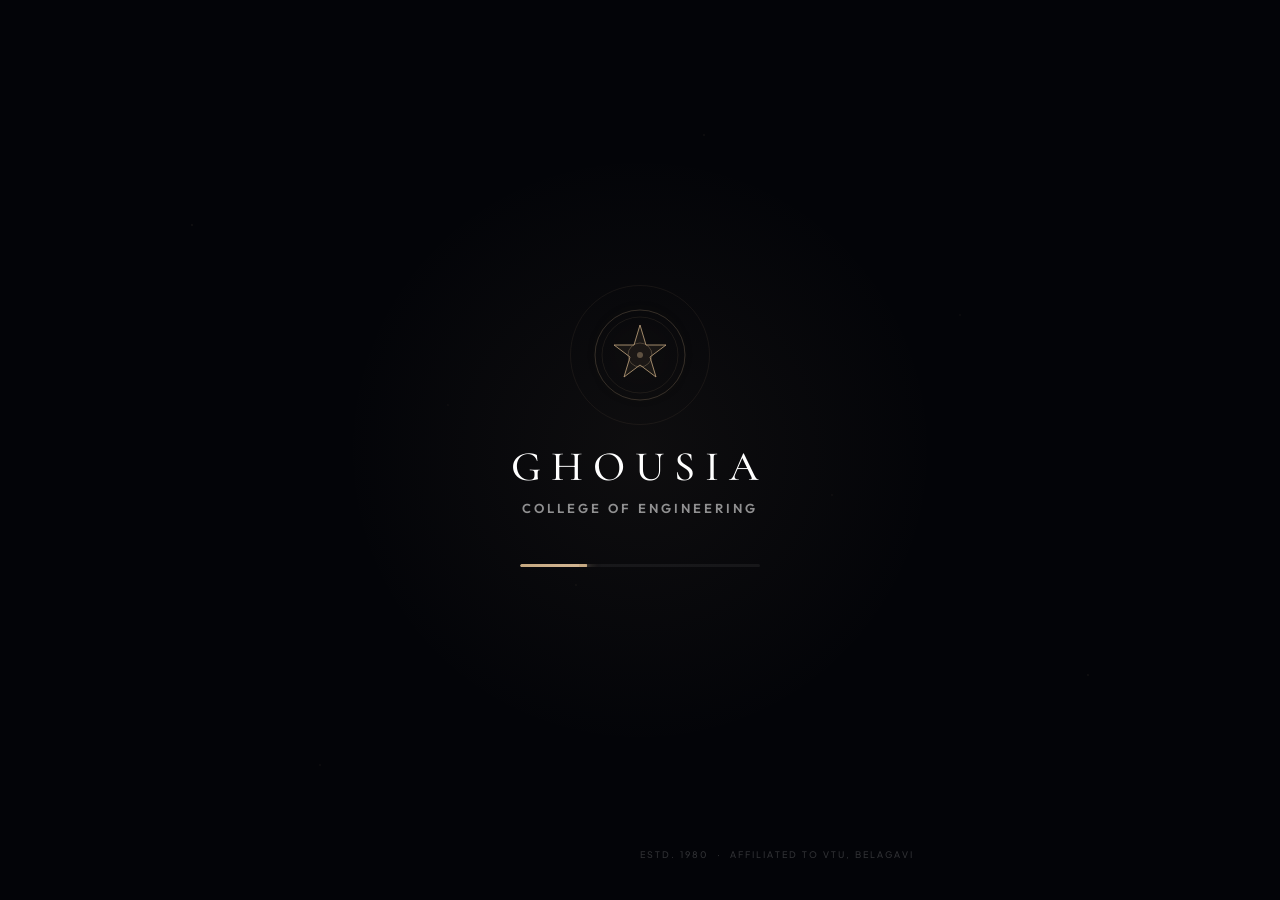
==== commit 169d71f1: "feat: cinematic one-time loader, compact mobile controller, responsive image switching fix" ====
--- a/index.html
+++ b/index.html
@@ -25,12 +25,16 @@
         href="https://fonts.googleapis.com/css2?family=Cormorant+Garamond:wght@300;400;500;600;700&family=Outfit:wght@300;400;600;800&family=Plus+Jakarta+Sans:wght@300;400;500;700&display=swap"
         rel="stylesheet">
 
+    <link rel="stylesheet" href="loader.css?v=1.0">
     <link rel="stylesheet" href="styles.css?v=2.0">
     <link rel="stylesheet" href="mobile-polish.css?v=1.0">
     <link rel="stylesheet" href="ai-campus.css?v=1.0">
 </head>
 
 <body>
+
+    <!-- Cinematic Loader — One-time premium entry (sessionStorage gated) -->
+    <script src="loader.js"></script>
 
     <!-- Ambient Audio Audio Element (Prepared hook, but we will synthesize audio using Web Audio API) -->
     <main class="page-container">
--- a/loader.css
+++ b/loader.css
@@ -0,0 +1,329 @@
+/* ==========================================================================
+   CINEMATIC LOADER — Premium College Entry Experience
+   One-time display per session. GPU-accelerated animations only.
+   ========================================================================== */
+
+/* --------------------------------------------------------------------------
+   FULL-SCREEN CONTAINER
+   -------------------------------------------------------------------------- */
+
+.loader-screen {
+    position: fixed;
+    inset: 0;
+    z-index: 99999;
+    background: #030408;
+    display: flex;
+    flex-direction: column;
+    align-items: center;
+    justify-content: center;
+    overflow: hidden;
+    will-change: opacity, transform;
+}
+
+/* Exit animation */
+.loader-screen.exit {
+    animation: loaderExit 1.2s cubic-bezier(0.16, 1, 0.3, 1) forwards;
+}
+
+@keyframes loaderExit {
+    0% {
+        opacity: 1;
+        transform: scale(1);
+        filter: blur(0);
+    }
+    100% {
+        opacity: 0;
+        transform: scale(1.08);
+        filter: blur(12px);
+    }
+}
+
+/* --------------------------------------------------------------------------
+   AMBIENT BACKGROUND — Subtle radial glow
+   -------------------------------------------------------------------------- */
+
+.loader-screen::before {
+    content: '';
+    position: absolute;
+    top: 50%;
+    left: 50%;
+    transform: translate(-50%, -50%);
+    width: 600px;
+    height: 600px;
+    background: radial-gradient(circle, rgba(197, 168, 128, 0.06) 0%, transparent 70%);
+    pointer-events: none;
+    animation: loaderGlowPulse 4s ease-in-out infinite;
+}
+
+@keyframes loaderGlowPulse {
+    0%, 100% { opacity: 0.5; transform: translate(-50%, -50%) scale(1); }
+    50%      { opacity: 1;   transform: translate(-50%, -50%) scale(1.15); }
+}
+
+/* Particle dust */
+.loader-screen::after {
+    content: '';
+    position: absolute;
+    inset: 0;
+    background-image:
+        radial-gradient(1px 1px at 15% 25%, rgba(197,168,128,0.2), transparent),
+        radial-gradient(1px 1px at 45% 65%, rgba(197,168,128,0.15), transparent),
+        radial-gradient(1px 1px at 75% 35%, rgba(197,168,128,0.12), transparent),
+        radial-gradient(1px 1px at 85% 75%, rgba(197,168,128,0.18), transparent),
+        radial-gradient(1px 1px at 25% 85%, rgba(197,168,128,0.14), transparent),
+        radial-gradient(1px 1px at 55% 15%, rgba(197,168,128,0.16), transparent),
+        radial-gradient(1px 1px at 35% 45%, rgba(197,168,128,0.1), transparent),
+        radial-gradient(1px 1px at 65% 55%, rgba(197,168,128,0.13), transparent);
+    pointer-events: none;
+    animation: loaderDust 8s ease-in-out infinite alternate;
+}
+
+@keyframes loaderDust {
+    0%   { opacity: 0.3; transform: translateY(0); }
+    100% { opacity: 0.7; transform: translateY(-8px); }
+}
+
+/* --------------------------------------------------------------------------
+   SEAL CONTAINER — Animated ring drawing
+   -------------------------------------------------------------------------- */
+
+.loader-seal {
+    position: relative;
+    width: 100px;
+    height: 100px;
+    margin-bottom: 36px;
+    opacity: 0;
+    transform: scale(0.7);
+    animation: loaderSealIn 1s cubic-bezier(0.34, 1.56, 0.64, 1) 0.3s forwards;
+}
+
+@keyframes loaderSealIn {
+    to {
+        opacity: 1;
+        transform: scale(1);
+    }
+}
+
+.loader-seal svg {
+    width: 100%;
+    height: 100%;
+    color: #c5a880;
+    filter: drop-shadow(0 0 20px rgba(197, 168, 128, 0.2));
+}
+
+/* SVG stroke-draw animation */
+.loader-seal svg circle,
+.loader-seal svg path,
+.loader-seal svg polygon {
+    stroke-dasharray: 300;
+    stroke-dashoffset: 300;
+    animation: loaderStrokeDraw 2s cubic-bezier(0.16, 1, 0.3, 1) 0.5s forwards;
+}
+
+@keyframes loaderStrokeDraw {
+    to {
+        stroke-dashoffset: 0;
+    }
+}
+
+/* Seal breathing glow */
+.loader-seal::after {
+    content: '';
+    position: absolute;
+    inset: -20px;
+    border-radius: 50%;
+    border: 1px solid rgba(197, 168, 128, 0.08);
+    animation: loaderSealRing 3s ease-in-out infinite 1s;
+}
+
+@keyframes loaderSealRing {
+    0%, 100% { transform: scale(1); opacity: 0.3; }
+    50%      { transform: scale(1.1); opacity: 0.6; }
+}
+
+/* --------------------------------------------------------------------------
+   COLLEGE NAME — Letter-by-letter reveal
+   -------------------------------------------------------------------------- */
+
+.loader-title {
+    font-family: 'Cormorant Garamond', serif;
+    font-size: 42px;
+    font-weight: 500;
+    letter-spacing: 10px;
+    text-transform: uppercase;
+    color: #ffffff;
+    margin-bottom: 8px;
+    overflow: hidden;
+    display: flex;
+    justify-content: center;
+}
+
+.loader-title span {
+    display: inline-block;
+    opacity: 0;
+    transform: translateY(30px);
+    animation: loaderLetterIn 0.6s cubic-bezier(0.34, 1.56, 0.64, 1) forwards;
+}
+
+@keyframes loaderLetterIn {
+    to {
+        opacity: 1;
+        transform: translateY(0);
+    }
+}
+
+.loader-subtitle {
+    font-family: 'Outfit', sans-serif;
+    font-size: 13px;
+    font-weight: 600;
+    letter-spacing: 3px;
+    text-transform: uppercase;
+    color: rgba(255, 255, 255, 0.55);
+    opacity: 0;
+    transform: translateY(12px);
+    animation: loaderFadeUp 0.7s cubic-bezier(0.16, 1, 0.3, 1) 1.2s forwards;
+    margin-bottom: 48px;
+}
+
+@keyframes loaderFadeUp {
+    to {
+        opacity: 1;
+        transform: translateY(0);
+    }
+}
+
+/* --------------------------------------------------------------------------
+   PROGRESS BAR — Gold gradient fill
+   -------------------------------------------------------------------------- */
+
+.loader-progress-wrapper {
+    width: 240px;
+    display: flex;
+    flex-direction: column;
+    align-items: center;
+    gap: 14px;
+    opacity: 0;
+    animation: loaderFadeUp 0.5s ease 1.4s forwards;
+}
+
+.loader-progress-track {
+    width: 100%;
+    height: 3px;
+    border-radius: 3px;
+    background: rgba(255, 255, 255, 0.06);
+    overflow: hidden;
+    position: relative;
+}
+
+.loader-progress-fill {
+    height: 100%;
+    width: 0%;
+    border-radius: 3px;
+    background: linear-gradient(90deg, #c5a880, #d4b896, #c5a880);
+    background-size: 200% 100%;
+    box-shadow: 0 0 16px rgba(197, 168, 128, 0.35);
+    transition: width 0.35s cubic-bezier(0.16, 1, 0.3, 1);
+    position: relative;
+    animation: loaderShimmer 2s linear infinite;
+}
+
+@keyframes loaderShimmer {
+    0%   { background-position: -200% center; }
+    100% { background-position: 200% center; }
+}
+
+/* Glowing tip on the progress bar */
+.loader-progress-fill::after {
+    content: '';
+    position: absolute;
+    right: 0;
+    top: -3px;
+    width: 8px;
+    height: 9px;
+    border-radius: 50%;
+    background: #c5a880;
+    box-shadow: 0 0 12px rgba(197, 168, 128, 0.6), 0 0 24px rgba(197, 168, 128, 0.3);
+    opacity: 0.9;
+}
+
+/* --------------------------------------------------------------------------
+   STATUS TEXT — Cycling messages
+   -------------------------------------------------------------------------- */
+
+.loader-status {
+    font-family: 'Plus Jakarta Sans', sans-serif;
+    font-size: 10px;
+    font-weight: 500;
+    letter-spacing: 2px;
+    text-transform: uppercase;
+    color: rgba(255, 255, 255, 0.3);
+    min-height: 14px;
+    transition: opacity 0.3s ease;
+}
+
+.loader-status.changing {
+    opacity: 0;
+}
+
+/* --------------------------------------------------------------------------
+   BOTTOM META — Established + Affiliation
+   -------------------------------------------------------------------------- */
+
+.loader-meta {
+    position: absolute;
+    bottom: 40px;
+    left: 50%;
+    transform: translateX(-50%);
+    font-family: 'Plus Jakarta Sans', sans-serif;
+    font-size: 9px;
+    font-weight: 500;
+    letter-spacing: 2px;
+    text-transform: uppercase;
+    color: rgba(255, 255, 255, 0.18);
+    white-space: nowrap;
+    opacity: 0;
+    animation: loaderFadeUp 0.5s ease 1.8s forwards;
+}
+
+/* --------------------------------------------------------------------------
+   RESPONSIVE
+   -------------------------------------------------------------------------- */
+
+@media (max-width: 768px) {
+    .loader-seal {
+        width: 80px;
+        height: 80px;
+        margin-bottom: 28px;
+    }
+
+    .loader-title {
+        font-size: 30px;
+        letter-spacing: 7px;
+    }
+
+    .loader-subtitle {
+        font-size: 11px;
+        letter-spacing: 2px;
+        margin-bottom: 40px;
+    }
+
+    .loader-progress-wrapper {
+        width: 200px;
+    }
+
+    .loader-meta {
+        bottom: max(28px, env(safe-area-inset-bottom, 28px));
+        font-size: 8px;
+    }
+}
+
+@media (max-width: 390px) {
+    .loader-title {
+        font-size: 26px;
+        letter-spacing: 5px;
+    }
+
+    .loader-progress-wrapper {
+        width: 170px;
+    }
+}
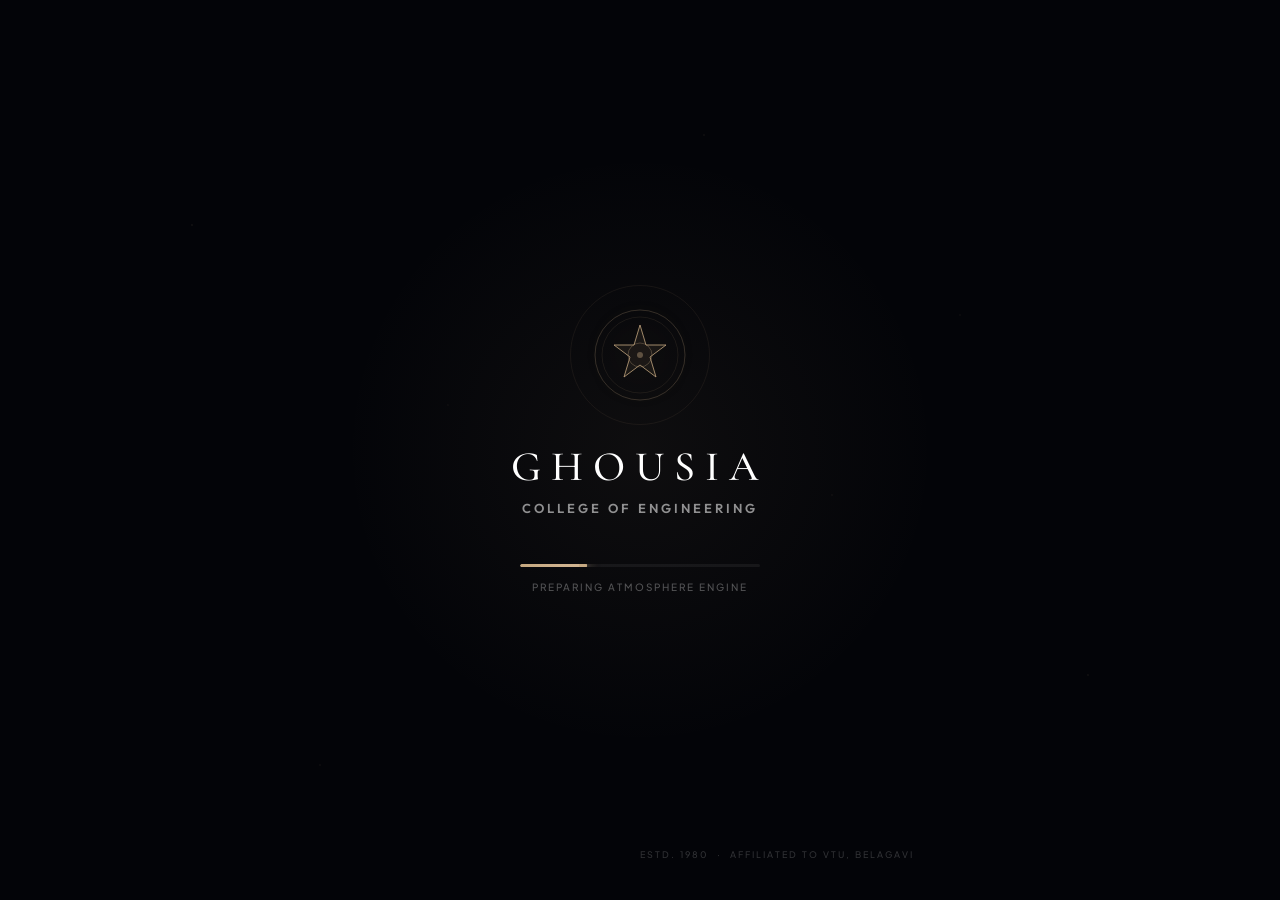
==== commit a529c9dc: "feat: premium atmospheric typography updates, spotlight hover reacts, 50% default inactive dimming, " ====
--- a/index.html
+++ b/index.html
@@ -109,8 +109,7 @@
                 </div>
                 <div class="hero-subtitle-wrapper">
                     <p class="hero-subtitle animate-fade-in" id="hero-subtitle-text">
-                        Step onto a campus designed for the next century. Experience our state-of-the-art laboratory
-                        hubs, architectural marvels, and collaborative student spaces.
+                        Step onto a campus designed for the <span class="clear-glow-text">next century</span>. Experience our <span class="clear-glow-text">state-of-the-art laboratory hubs</span>, architectural marvels, and <span class="clear-glow-text">collaborative student spaces</span>.
                     </p>
                 </div>
                 <div class="hero-actions animate-fade-in">
--- a/styles.css
+++ b/styles.css
@@ -2071,4 +2071,215 @@
     letter-spacing: 0.5px;
     text-transform: uppercase;
     color: rgba(255, 255, 255, 0.35);
+}
+
+/* =========================================================================
+   Atmosphere Night Theme - Ethereal Luminous Typography & Spotlight
+   ========================================================================= */
+
+.hero-section[data-weather="night"] .hero-title {
+    background: radial-gradient(
+        circle 250px at var(--text-mx, -9999px) var(--text-my, -9999px),
+        #ffffff 0%,
+        rgba(255, 255, 255, 0.8) 35%,
+        rgba(255, 255, 255, 0.5) 100%
+    );
+    -webkit-background-clip: text;
+    -webkit-text-fill-color: transparent;
+    color: #ffffff;
+    filter: drop-shadow(0 0 15px rgba(255, 255, 255, 0.05)) drop-shadow(0 4px 10px rgba(0, 0, 0, 0.4));
+    transition: filter 0.3s ease;
+}
+
+.hero-section[data-weather="night"] .hero-title .text-gradient {
+    background: radial-gradient(
+        circle 180px at var(--text-mx, 50%) var(--text-my, 50%),
+        #ffffff 0%,
+        #dfff9e 50%,
+        #b4f56e 100%
+    );
+    -webkit-background-clip: text;
+    -webkit-text-fill-color: transparent;
+    filter: drop-shadow(0 0 12px rgba(180, 245, 110, 0.55)) drop-shadow(0 0 25px rgba(180, 245, 110, 0.2));
+    animation: night-flicker-start 1.4s ease-out forwards, night-text-pulse 4s ease-in-out infinite alternate 1.4s;
+}
+
+.hero-section[data-weather="night"] .night-glow-text {
+    color: #fff7d6;
+    font-weight: 500;
+    filter: drop-shadow(0 0 8px rgba(255, 247, 214, 0.6)) drop-shadow(0 0 18px rgba(255, 247, 214, 0.25));
+    animation: night-flicker-start-gold 1.4s ease-out forwards, night-subtitle-glow 3.5s ease-in-out infinite alternate 1.4s;
+    display: inline-block;
+}
+
+/* Cinematic Startup Flickers (bulb warming up) */
+@keyframes night-flicker-start {
+    0%, 18%, 22%, 25%, 53%, 57%, 100% {
+        opacity: 1;
+        filter: drop-shadow(0 0 12px rgba(180, 245, 110, 0.6)) drop-shadow(0 0 25px rgba(180, 245, 110, 0.2));
+    }
+    20%, 24%, 55% {
+        opacity: 0.3;
+        filter: drop-shadow(0 0 2px rgba(180, 245, 110, 0.1));
+    }
+}
+
+@keyframes night-flicker-start-gold {
+    0%, 15%, 19%, 24%, 48%, 52%, 100% {
+        opacity: 1;
+        filter: drop-shadow(0 0 8px rgba(255, 247, 214, 0.65)) drop-shadow(0 0 18px rgba(255, 247, 214, 0.25));
+    }
+    17%, 21%, 50% {
+        opacity: 0.35;
+        filter: drop-shadow(0 0 2px rgba(255, 247, 214, 0.1));
+    }
+}
+
+/* Luminous Breathing/Twinkling Ambient Pulsing */
+@keyframes night-text-pulse {
+    0% {
+        filter: drop-shadow(0 0 8px rgba(180, 245, 110, 0.45)) drop-shadow(0 0 18px rgba(180, 245, 110, 0.15));
+    }
+    100% {
+        filter: drop-shadow(0 0 18px rgba(180, 245, 110, 0.8)) drop-shadow(0 0 35px rgba(180, 245, 110, 0.35));
+    }
+}
+
+@keyframes night-subtitle-glow {
+    0% {
+        filter: drop-shadow(0 0 6px rgba(255, 247, 214, 0.45)) drop-shadow(0 0 12px rgba(255, 247, 214, 0.15));
+    }
+    100% {
+        filter: drop-shadow(0 0 14px rgba(255, 247, 214, 0.85)) drop-shadow(0 0 28px rgba(255, 247, 214, 0.35));
+    }
+}
+
+/* =========================================================================
+   Atmosphere Rain Theme - Wet Glistening Spotlight & Water-Flow Slide
+   ========================================================================= */
+
+.hero-section[data-weather="rain"] .hero-title {
+    background: radial-gradient(
+        circle 250px at var(--text-mx, -9999px) var(--text-my, -9999px),
+        #ffffff 0%,
+        rgba(255, 255, 255, 0.8) 35%,
+        rgba(255, 255, 255, 0.5) 100%
+    );
+    -webkit-background-clip: text;
+    -webkit-text-fill-color: transparent;
+    color: #ffffff;
+    filter: drop-shadow(0 0 12px rgba(168, 219, 255, 0.08)) drop-shadow(0 4px 8px rgba(0, 0, 0, 0.3));
+    transition: filter 0.3s ease;
+}
+
+.hero-section[data-weather="rain"] .hero-title .text-gradient {
+    background: linear-gradient(
+        to bottom,
+        #3a8dff 0%,
+        #8cc4ff 25%,
+        #4fa8ff 50%,
+        #aae2ff 75%,
+        #3a8dff 100%
+    );
+    background-size: 100% 200%;
+    background-position-y: 0%;
+    -webkit-background-clip: text;
+    -webkit-text-fill-color: transparent;
+    filter: drop-shadow(0 0 10px rgba(79, 168, 255, 0.65)) drop-shadow(0 0 20px rgba(79, 168, 255, 0.3));
+    animation: rain-droplet-slide 6s linear infinite;
+}
+
+.hero-section[data-weather="rain"] .rain-glow-text {
+    color: #e3f4ff;
+    font-weight: 500;
+    filter: drop-shadow(0 0 6px rgba(168, 219, 255, 0.6)) drop-shadow(0 0 14px rgba(168, 219, 255, 0.2));
+    animation: rain-subtitle-shimmer 4s ease-in-out infinite alternate;
+    display: inline-block;
+}
+
+/* Water Ripple / Flow Sliding Animation */
+@keyframes rain-droplet-slide {
+    0% {
+        background-position-y: 0%;
+    }
+    100% {
+        background-position-y: 200%;
+    }
+}
+
+@keyframes rain-subtitle-shimmer {
+    0% {
+        filter: drop-shadow(0 0 5px rgba(168, 219, 255, 0.45));
+        transform: scale(0.995);
+    }
+    100% {
+        filter: drop-shadow(0 0 12px rgba(168, 219, 255, 0.8)) drop-shadow(0 0 20px rgba(168, 219, 255, 0.3));
+        transform: scale(1.005);
+    }
+}
+
+/* =========================================================================
+   Atmosphere Clear Theme - Solar Flare Spotlight & Sunbeam Shimmer
+   ========================================================================= */
+
+.hero-section[data-weather="clear"] .hero-title {
+    background: radial-gradient(
+        circle 250px at var(--text-mx, -9999px) var(--text-my, -9999px),
+        #ffffff 0%,
+        rgba(255, 255, 255, 0.8) 35%,
+        rgba(255, 255, 255, 0.5) 100%
+    );
+    -webkit-background-clip: text;
+    -webkit-text-fill-color: transparent;
+    color: #ffffff;
+    filter: drop-shadow(0 0 10px rgba(255, 215, 0, 0.05)) drop-shadow(0 4px 8px rgba(0, 0, 0, 0.2));
+    transition: filter 0.3s ease;
+}
+
+.hero-section[data-weather="clear"] .hero-title .text-gradient {
+    background: radial-gradient(
+        circle 180px at var(--text-mx, 50%) var(--text-my, 50%),
+        #ffffff 0%,
+        #ffe79a 50%,
+        #ff9e22 100%
+    );
+    -webkit-background-clip: text;
+    -webkit-text-fill-color: transparent;
+    filter: drop-shadow(0 0 10px rgba(255, 158, 34, 0.45));
+    animation: clear-text-shimmer 5s ease-in-out infinite alternate;
+}
+
+.hero-section[data-weather="clear"] .clear-glow-text {
+    color: #fff9e6;
+    font-weight: 500;
+    filter: drop-shadow(0 0 6px rgba(255, 215, 0, 0.5)) drop-shadow(0 0 14px rgba(255, 215, 0, 0.2));
+    animation: clear-subtitle-shimmer 4s ease-in-out infinite alternate;
+    display: inline-block;
+}
+
+/* Solar Flare Shimmers */
+@keyframes clear-text-shimmer {
+    0% {
+        filter: drop-shadow(0 0 8px rgba(255, 158, 34, 0.35)) drop-shadow(0 2px 4px rgba(0, 0, 0, 0.15));
+        transform: translateY(0);
+    }
+    50% {
+        filter: drop-shadow(0 0 16px rgba(255, 158, 34, 0.65)) drop-shadow(0 4px 8px rgba(255, 158, 34, 0.25));
+        transform: translateY(0.5px);
+    }
+    100% {
+        filter: drop-shadow(0 0 10px rgba(255, 158, 34, 0.45)) drop-shadow(0 2px 4px rgba(0, 0, 0, 0.15));
+        transform: translateY(-0.5px);
+    }
+}
+
+@keyframes clear-subtitle-shimmer {
+    0% {
+        filter: drop-shadow(0 0 4px rgba(255, 215, 0, 0.35));
+        opacity: 0.95;
+    }
+    100% {
+        filter: drop-shadow(0 0 10px rgba(255, 215, 0, 0.7)) drop-shadow(0 0 18px rgba(255, 215, 0, 0.25));
+        opacity: 1;
+    }
 }
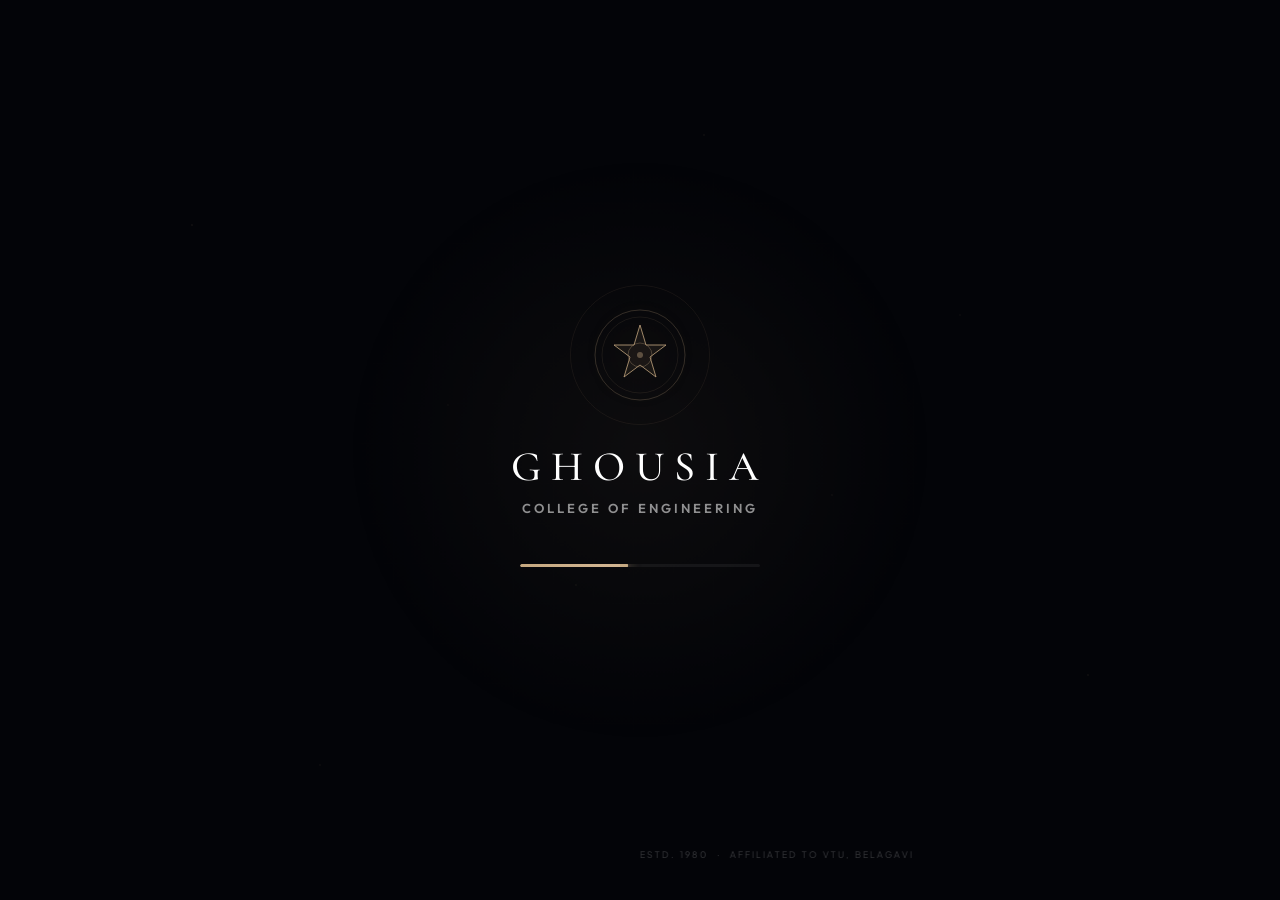
==== commit 9cedb899: "feat: add ecosystem styles and scripts, implement cinematic welcome audio on loader exit" ====
--- a/index.html
+++ b/index.html
@@ -29,6 +29,7 @@
     <link rel="stylesheet" href="styles.css?v=2.0">
     <link rel="stylesheet" href="mobile-polish.css?v=1.0">
     <link rel="stylesheet" href="ai-campus.css?v=1.0">
+    <link rel="stylesheet" href="ecosystem.css?v=1.0">
 </head>
 
 <body>
@@ -326,6 +327,7 @@
 
     <script src="app.js?v=2.0"></script>
     <script src="ai-campus.js?v=1.0"></script>
+    <script src="ecosystem.js?v=1.0"></script>
 </body>
 
 </html>
--- a/styles.css
+++ b/styles.css
@@ -10,13 +10,13 @@
     --clr-text-tertiary: rgba(255, 255, 255, 0.45);
 
     /* Weather Ambient Glows */
-    --glow-clear: radial-gradient(circle, rgba(255, 170, 50, 0.30) 0%, rgba(255, 170, 50, 0) 70%);
-    --glow-rain: radial-gradient(circle, rgba(100, 190, 255, 0.30) 0%, rgba(100, 190, 255, 0) 70%);
+    --glow-clear: radial-gradient(circle, rgba(223, 166, 74, 0.15) 0%, rgba(223, 166, 74, 0) 70%);
+    --glow-rain: radial-gradient(circle, rgba(130, 185, 242, 0.15) 0%, rgba(130, 185, 242, 0) 70%);
     --glow-night: radial-gradient(circle, rgba(153, 102, 255, 0.30) 0%, rgba(153, 102, 255, 0) 70%);
 
     /* Active Button Highlights */
-    --accent-clear: #ffaa32;
-    --accent-rain: #64beff;
+    --accent-clear: #DFA64A;
+    --accent-rain: #82B9F2;
     --accent-night: #9966ff;
 
     /* Font Families */
@@ -150,26 +150,26 @@
 /* Weather-Responsive Plaque Themes */
 .identity-panel[data-weather="clear"] {
     background: linear-gradient(135deg, rgba(20, 18, 14, 0.65) 0%, rgba(8, 9, 13, 0.85) 100%);
-    border-color: rgba(255, 170, 50, 0.12);
+    border-color: rgba(223, 166, 74, 0.12);
 }
 
 .identity-panel[data-weather="clear"]:hover {
     box-shadow:
         0 32px 80px rgba(0, 0, 0, 0.65),
-        0 0 30px rgba(255, 170, 50, 0.14),
+        0 0 30px rgba(223, 166, 74, 0.14),
         inset 0 1px 1px rgba(255, 255, 255, 0.18),
         inset 0 0 20px rgba(255, 255, 255, 0.02);
 }
 
 .identity-panel[data-weather="rain"] {
     background: linear-gradient(135deg, rgba(14, 18, 22, 0.65) 0%, rgba(7, 8, 11, 0.85) 100%);
-    border-color: rgba(100, 190, 255, 0.12);
+    border-color: rgba(130, 185, 242, 0.12);
 }
 
 .identity-panel[data-weather="rain"]:hover {
     box-shadow:
         0 32px 80px rgba(0, 0, 0, 0.65),
-        0 0 30px rgba(100, 190, 255, 0.14),
+        0 0 30px rgba(130, 185, 242, 0.14),
         inset 0 1px 1px rgba(255, 255, 255, 0.18),
         inset 0 0 20px rgba(255, 255, 255, 0.02);
 }
@@ -283,11 +283,11 @@
     font-family: var(--font-body);
     font-weight: 600;
     font-size: 14px;
-    border-radius: 12px;
+    border-radius: 30px;
     cursor: pointer;
     border: none;
     outline: none;
-    transition: all var(--transition-smooth);
+    transition: all 0.4s cubic-bezier(0.25, 0.8, 0.25, 1);
     display: flex;
     align-items: center;
     gap: 8px;
@@ -298,14 +298,86 @@
 .btn-primary {
     background: #ffffff;
     color: #030408;
-    padding: 14px 28px;
-    box-shadow: 0 8px 24px rgba(255, 255, 255, 0.15), inset 0 1px 0 rgba(255, 255, 255, 0.2);
+    padding: 14px 32px;
+    box-shadow: 0 4px 15px rgba(0, 0, 0, 0.12), inset 0 1px 0 rgba(255, 255, 255, 0.4);
+    font-weight: 700;
+    z-index: 2;
+    border: 1px solid rgba(255, 255, 255, 0.5);
+}
+
+/* Backplate border-light wrapper that matches the active weather */
+.btn-primary::before {
+    content: '';
+    position: absolute;
+    top: -1.5px;
+    left: -1.5px;
+    right: -1.5px;
+    bottom: -1.5px;
+    background: var(--btn-glow-gradient, linear-gradient(135deg, #ffd700, #ff9e22));
+    border-radius: inherit;
+    z-index: -1;
+    opacity: 0;
+    transition: opacity 0.4s ease;
+}
+
+/* Chrome dynamic light shine flare */
+.btn-primary::after {
+    content: '';
+    position: absolute;
+    top: 0;
+    left: 0;
+    width: 60px;
+    height: 100%;
+    background: linear-gradient(
+        to right,
+        rgba(255, 255, 255, 0) 0%,
+        rgba(255, 255, 255, 0.75) 50%,
+        rgba(255, 255, 255, 0) 100%
+    );
+    transform: skewX(-25deg) translateX(-150px);
+    animation: btn-shine-flare 5.5s infinite ease-in-out;
+}
+
+@keyframes btn-shine-flare {
+    0% {
+        transform: skewX(-25deg) translateX(-150px);
+    }
+    15%, 100% {
+        transform: skewX(-25deg) translateX(450px);
+    }
+}
+
+.hero-section[data-weather="clear"] .btn-primary {
+    --btn-glow-gradient: linear-gradient(135deg, #ffffff 0%, #DFA64A 100%);
+    --btn-hover-shadow: 0 8px 25px rgba(223, 166, 74, 0.25);
+}
+
+.hero-section[data-weather="rain"] .btn-primary {
+    --btn-glow-gradient: linear-gradient(135deg, #ffffff 0%, #82B9F2 100%);
+    --btn-hover-shadow: 0 8px 25px rgba(130, 185, 242, 0.20);
+}
+
+.hero-section[data-weather="night"] .btn-primary {
+    --btn-glow-gradient: linear-gradient(135deg, #ffffff 0%, #BEEA63 100%);
+    --btn-hover-shadow: 0 8px 25px rgba(190, 234, 99, 0.20);
+}
+
+.btn-primary:hover::before {
+    opacity: 1;
 }
 
 .btn-primary:hover {
-    transform: translateY(-2px);
-    box-shadow: 0 12px 32px rgba(255, 255, 255, 0.25);
-    background: #f8f8f8;
+    transform: translateY(-3.5px) scale(1.02);
+    box-shadow: var(--btn-hover-shadow), 0 12px 30px rgba(0, 0, 0, 0.22);
+    border-color: transparent;
+}
+
+.btn-primary:hover .btn-icon {
+    transform: translateX(4px);
+}
+
+.btn-icon {
+    transition: transform 0.3s cubic-bezier(0.25, 0.8, 0.25, 1);
 }
 
 .btn-secondary {
@@ -313,6 +385,7 @@
     color: var(--clr-text-primary);
     padding: 10px 20px;
     border: 1px solid rgba(255, 255, 255, 0.12);
+    border-radius: 30px;
 }
 
 .btn-secondary:hover {
@@ -322,16 +395,63 @@
 }
 
 .btn-outline {
-    background: transparent;
+    background: rgba(255, 255, 255, 0.03);
+    backdrop-filter: blur(8px);
+    -webkit-backdrop-filter: blur(8px);
     color: var(--clr-text-primary);
-    border: 1px solid rgba(255, 255, 255, 0.2);
-    padding: 14px 28px;
+    border: 1px solid rgba(255, 255, 255, 0.15);
+    padding: 14px 32px;
+    border-radius: 30px;
+}
+
+.btn-outline > * {
+    position: relative;
+    z-index: 1;
+}
+
+/* Cursor-specular spotlight inside border */
+.btn-outline::after {
+    content: '';
+    position: absolute;
+    top: 0;
+    left: 0;
+    right: 0;
+    bottom: 0;
+    background: radial-gradient(
+        circle 90px at var(--mx, 50%) var(--my, 50%),
+        var(--btn-glow-alpha, rgba(255, 255, 255, 0.15)),
+        transparent 100%
+    );
+    opacity: 0;
+    transition: opacity 0.3s ease;
+    z-index: 0;
+    pointer-events: none;
+}
+
+.hero-section[data-weather="clear"] .btn-outline {
+    --btn-glow-alpha: rgba(255, 215, 0, 0.15);
+    --btn-outline-glow: rgba(255, 215, 0, 0.55);
+}
+
+.hero-section[data-weather="rain"] .btn-outline {
+    --btn-glow-alpha: rgba(130, 185, 242, 0.08);
+    --btn-outline-glow: rgba(130, 185, 242, 0.3);
+}
+
+.hero-section[data-weather="night"] .btn-outline {
+    --btn-glow-alpha: rgba(190, 234, 99, 0.08);
+    --btn-outline-glow: rgba(190, 234, 99, 0.3);
+}
+
+.btn-outline:hover::after {
+    opacity: 1;
 }
 
 .btn-outline:hover {
-    background: rgba(255, 255, 255, 0.05);
-    border-color: rgba(255, 255, 255, 0.4);
-    transform: translateY(-2px);
+    transform: translateY(-3.5px) scale(1.02);
+    border-color: var(--btn-outline-glow, rgba(255, 255, 255, 0.5));
+    box-shadow: 0 8px 25px rgba(0, 0, 0, 0.15), 0 0 12px var(--btn-glow-alpha, rgba(255, 255, 255, 0.1));
+    background: rgba(255, 255, 255, 0.06);
 }
 
 /* ==========================================================================
@@ -510,8 +630,8 @@
     width: 6px;
     height: 6px;
     border-radius: 50%;
-    background: #ffaa32;
-    box-shadow: 0 0 8px #ffaa32;
+    background: #DFA64A;
+    box-shadow: 0 0 8px #DFA64A;
     display: inline-block;
 }
 
@@ -850,7 +970,7 @@
         inset 0 1px 0 rgba(255, 255, 255, 0.18),
         inset 0 -1px 0 rgba(255, 255, 255, 0.04),
         0 8px 24px rgba(0, 0, 0, 0.25),
-        0 0 20px rgba(255, 170, 50, 0.12);
+        0 0 20px rgba(223, 166, 74, 0.12);
 }
 
 .weather-controller-container[data-active-weather="rain"] .active-pill-tracker {
@@ -858,7 +978,7 @@
         inset 0 1px 0 rgba(255, 255, 255, 0.18),
         inset 0 -1px 0 rgba(255, 255, 255, 0.04),
         0 8px 24px rgba(0, 0, 0, 0.25),
-        0 0 20px rgba(100, 190, 255, 0.12);
+        0 0 20px rgba(130, 185, 242, 0.12);
 }
 
 .weather-controller-container[data-active-weather="night"] .active-pill-tracker {
@@ -991,17 +1111,17 @@
 
 /* Individual Mode Accent Styles */
 .weather-controller-container[data-active-weather="clear"] .weather-btn.active .weather-btn-icon-wrapper {
-    background: rgba(255, 170, 50, 0.12);
-    border-color: rgba(255, 170, 50, 0.3);
+    background: rgba(223, 166, 74, 0.12);
+    border-color: rgba(223, 166, 74, 0.3);
     color: var(--accent-clear);
-    box-shadow: 0 0 16px rgba(255, 170, 50, 0.2);
+    box-shadow: 0 0 16px rgba(223, 166, 74, 0.2);
 }
 
 .weather-controller-container[data-active-weather="rain"] .weather-btn.active .weather-btn-icon-wrapper {
-    background: rgba(100, 190, 255, 0.12);
-    border-color: rgba(100, 190, 255, 0.3);
+    background: rgba(130, 185, 242, 0.12);
+    border-color: rgba(130, 185, 242, 0.3);
     color: var(--accent-rain);
-    box-shadow: 0 0 16px rgba(100, 190, 255, 0.2);
+    box-shadow: 0 0 16px rgba(130, 185, 242, 0.2);
 }
 
 .weather-controller-container[data-active-weather="night"] .weather-btn.active .weather-btn-icon-wrapper {
@@ -1040,7 +1160,7 @@
     left: 50%;
     transform: translate(-50%, -50%);
     border-radius: 50%;
-    border: 1px solid rgba(255, 170, 50, 0.3);
+    border: 1px solid rgba(223, 166, 74, 0.3);
     animation: sunRaysPulse 2.5s ease-out infinite;
 }
 
@@ -1251,11 +1371,11 @@
 }
 
 .weather-controller-container[data-active-weather="clear"] .weather-btn.active::before {
-    border-color: rgba(255, 170, 50, 0.4);
+    border-color: rgba(223, 166, 74, 0.4);
 }
 
 .weather-controller-container[data-active-weather="rain"] .weather-btn.active::before {
-    border-color: rgba(100, 190, 255, 0.4);
+    border-color: rgba(130, 185, 242, 0.4);
 }
 
 .weather-controller-container[data-active-weather="night"] .weather-btn.active::before {
@@ -1864,8 +1984,8 @@
     width: 6px;
     height: 6px;
     border-radius: 50%;
-    background: #ffaa32;
-    box-shadow: 0 0 6px #ffaa32;
+    background: #DFA64A;
+    box-shadow: 0 0 6px #DFA64A;
     transition: background 0.8s ease, box-shadow 0.8s ease;
 }
 
@@ -2095,12 +2215,12 @@
     background: radial-gradient(
         circle 180px at var(--text-mx, 50%) var(--text-my, 50%),
         #ffffff 0%,
-        #dfff9e 50%,
-        #b4f56e 100%
+        #f1ffd6 50%,
+        #BEEA63 100%
     );
     -webkit-background-clip: text;
     -webkit-text-fill-color: transparent;
-    filter: drop-shadow(0 0 12px rgba(180, 245, 110, 0.55)) drop-shadow(0 0 25px rgba(180, 245, 110, 0.2));
+    filter: drop-shadow(0 0 8px rgba(190, 234, 99, 0.08)) drop-shadow(0 0 16px rgba(190, 234, 99, 0.04));
     animation: night-flicker-start 1.4s ease-out forwards, night-text-pulse 4s ease-in-out infinite alternate 1.4s;
 }
 
@@ -2116,11 +2236,11 @@
 @keyframes night-flicker-start {
     0%, 18%, 22%, 25%, 53%, 57%, 100% {
         opacity: 1;
-        filter: drop-shadow(0 0 12px rgba(180, 245, 110, 0.6)) drop-shadow(0 0 25px rgba(180, 245, 110, 0.2));
+        filter: drop-shadow(0 0 8px rgba(190, 234, 99, 0.08)) drop-shadow(0 0 16px rgba(190, 234, 99, 0.04));
     }
     20%, 24%, 55% {
         opacity: 0.3;
-        filter: drop-shadow(0 0 2px rgba(180, 245, 110, 0.1));
+        filter: drop-shadow(0 0 2px rgba(190, 234, 99, 0.02));
     }
 }
 
@@ -2138,10 +2258,10 @@
 /* Luminous Breathing/Twinkling Ambient Pulsing */
 @keyframes night-text-pulse {
     0% {
-        filter: drop-shadow(0 0 8px rgba(180, 245, 110, 0.45)) drop-shadow(0 0 18px rgba(180, 245, 110, 0.15));
+        filter: drop-shadow(0 0 6px rgba(190, 234, 99, 0.06)) drop-shadow(0 0 12px rgba(190, 234, 99, 0.03));
     }
     100% {
-        filter: drop-shadow(0 0 18px rgba(180, 245, 110, 0.8)) drop-shadow(0 0 35px rgba(180, 245, 110, 0.35));
+        filter: drop-shadow(0 0 12px rgba(190, 234, 99, 0.12)) drop-shadow(0 0 24px rgba(190, 234, 99, 0.06));
     }
 }
 
@@ -2175,17 +2295,17 @@
 .hero-section[data-weather="rain"] .hero-title .text-gradient {
     background: linear-gradient(
         to bottom,
-        #3a8dff 0%,
-        #8cc4ff 25%,
-        #4fa8ff 50%,
-        #aae2ff 75%,
-        #3a8dff 100%
+        #5993cf 0%,
+        #d2e5fc 25%,
+        #82B9F2 50%,
+        #d2e5fc 75%,
+        #5993cf 100%
     );
     background-size: 100% 200%;
     background-position-y: 0%;
     -webkit-background-clip: text;
     -webkit-text-fill-color: transparent;
-    filter: drop-shadow(0 0 10px rgba(79, 168, 255, 0.65)) drop-shadow(0 0 20px rgba(79, 168, 255, 0.3));
+    filter: drop-shadow(0 0 8px rgba(130, 185, 242, 0.08)) drop-shadow(0 0 16px rgba(130, 185, 242, 0.04));
     animation: rain-droplet-slide 6s linear infinite;
 }
 
@@ -2240,12 +2360,12 @@
     background: radial-gradient(
         circle 180px at var(--text-mx, 50%) var(--text-my, 50%),
         #ffffff 0%,
-        #ffe79a 50%,
-        #ff9e22 100%
+        #f5dfbb 50%,
+        #DFA64A 100%
     );
     -webkit-background-clip: text;
     -webkit-text-fill-color: transparent;
-    filter: drop-shadow(0 0 10px rgba(255, 158, 34, 0.45));
+    filter: drop-shadow(0 0 8px rgba(223, 166, 74, 0.12));
     animation: clear-text-shimmer 5s ease-in-out infinite alternate;
 }
 
@@ -2260,15 +2380,15 @@
 /* Solar Flare Shimmers */
 @keyframes clear-text-shimmer {
     0% {
-        filter: drop-shadow(0 0 8px rgba(255, 158, 34, 0.35)) drop-shadow(0 2px 4px rgba(0, 0, 0, 0.15));
+        filter: drop-shadow(0 0 6px rgba(223, 166, 74, 0.08)) drop-shadow(0 2px 4px rgba(0, 0, 0, 0.15));
         transform: translateY(0);
     }
     50% {
-        filter: drop-shadow(0 0 16px rgba(255, 158, 34, 0.65)) drop-shadow(0 4px 8px rgba(255, 158, 34, 0.25));
+        filter: drop-shadow(0 0 12px rgba(223, 166, 74, 0.18)) drop-shadow(0 4px 8px rgba(223, 166, 74, 0.05));
         transform: translateY(0.5px);
     }
     100% {
-        filter: drop-shadow(0 0 10px rgba(255, 158, 34, 0.45)) drop-shadow(0 2px 4px rgba(0, 0, 0, 0.15));
+        filter: drop-shadow(0 0 8px rgba(223, 166, 74, 0.12)) drop-shadow(0 2px 4px rgba(0, 0, 0, 0.15));
         transform: translateY(-0.5px);
     }
 }
--- a/mobile-polish.css
+++ b/mobile-polish.css
@@ -101,7 +101,7 @@
        -------------------------------------------------------------------------- */
 
     .btn {
-        border-radius: 12px;
+        border-radius: 30px;
         /* Comfortable Apple HIG minimum touch target */
         min-height: 44px;
         -webkit-tap-highlight-color: transparent;
--- a/ecosystem.css
+++ b/ecosystem.css
@@ -0,0 +1,844 @@
+/* ==========================================================================
+   Digital Campus Ecosystem — Portal Presentation System
+   Scoped under .eco- prefix to avoid collisions with existing stylesheets
+   ========================================================================== */
+
+/* --------------------------------------------------------------------------
+   1. PORTALS TRIGGER BUTTON — Fixed floating glass pill
+   -------------------------------------------------------------------------- */
+
+.eco-trigger {
+    position: fixed;
+    top: 28px;
+    left: 48px;
+    z-index: 8000;
+}
+
+.eco-trigger-btn {
+    display: flex;
+    align-items: center;
+    gap: 9px;
+    padding: 10px 18px 10px 14px;
+    border-radius: 100px;
+    background: rgba(8, 10, 18, 0.5);
+    backdrop-filter: blur(40px) saturate(200%);
+    -webkit-backdrop-filter: blur(40px) saturate(200%);
+    border: 1px solid rgba(255, 255, 255, 0.1);
+    box-shadow:
+        0 8px 32px rgba(0, 0, 0, 0.35),
+        inset 0 1px 1px rgba(255, 255, 255, 0.1),
+        inset 0 -1px 1px rgba(255, 255, 255, 0.03);
+    cursor: pointer;
+    transition: all 0.4s cubic-bezier(0.34, 1.56, 0.64, 1);
+    -webkit-tap-highlight-color: transparent;
+    outline: none;
+}
+
+.eco-trigger-btn:hover {
+    background: rgba(12, 14, 22, 0.65);
+    border-color: rgba(197, 168, 128, 0.25);
+    transform: translateY(-2px);
+    box-shadow:
+        0 12px 40px rgba(0, 0, 0, 0.45),
+        0 0 20px rgba(197, 168, 128, 0.06),
+        inset 0 1px 1px rgba(255, 255, 255, 0.12);
+}
+
+.eco-trigger-btn:active {
+    transform: scale(0.96);
+    transition-duration: 0.1s;
+}
+
+.eco-trigger-btn.active {
+    background: rgba(12, 14, 22, 0.7);
+    border-color: rgba(197, 168, 128, 0.3);
+}
+
+.eco-trigger-icon {
+    width: 16px;
+    height: 16px;
+    color: rgba(197, 168, 128, 0.8);
+    flex-shrink: 0;
+    transition: color 0.3s ease;
+}
+
+.eco-trigger-btn:hover .eco-trigger-icon {
+    color: #c5a880;
+}
+
+.eco-trigger-text {
+    font-family: 'Plus Jakarta Sans', sans-serif;
+    font-size: 11px;
+    font-weight: 600;
+    letter-spacing: 1.5px;
+    text-transform: uppercase;
+    color: rgba(255, 255, 255, 0.6);
+    transition: color 0.3s ease;
+    white-space: nowrap;
+}
+
+.eco-trigger-btn:hover .eco-trigger-text {
+    color: rgba(255, 255, 255, 0.85);
+}
+
+
+/* --------------------------------------------------------------------------
+   2. PORTALS POPUP — Glass dropdown with 3 options
+   -------------------------------------------------------------------------- */
+
+.eco-popup {
+    position: absolute;
+    top: calc(100% + 12px);
+    left: 0;
+    width: 300px;
+    border-radius: 20px;
+    background: linear-gradient(165deg, rgba(16, 18, 28, 0.88) 0%, rgba(8, 9, 14, 0.95) 100%);
+    backdrop-filter: blur(48px) saturate(220%);
+    -webkit-backdrop-filter: blur(48px) saturate(220%);
+    border: 1px solid rgba(255, 255, 255, 0.09);
+    box-shadow:
+        0 24px 80px rgba(0, 0, 0, 0.6),
+        0 8px 24px rgba(0, 0, 0, 0.35),
+        inset 0 1px 1px rgba(255, 255, 255, 0.1),
+        inset 0 -1px 1px rgba(255, 255, 255, 0.03);
+    padding: 8px;
+
+    /* Animation entry */
+    opacity: 0;
+    transform: scale(0.92) translateY(-8px);
+    transform-origin: top left;
+    pointer-events: none;
+    transition: opacity 0.35s cubic-bezier(0.16, 1, 0.3, 1),
+                transform 0.4s cubic-bezier(0.34, 1.56, 0.64, 1);
+}
+
+/* Top shine line */
+.eco-popup::before {
+    content: '';
+    position: absolute;
+    top: 0;
+    left: 10%;
+    right: 10%;
+    height: 1px;
+    background: linear-gradient(90deg, transparent, rgba(197, 168, 128, 0.25), transparent);
+    pointer-events: none;
+    border-radius: 1px;
+}
+
+.eco-popup.active {
+    opacity: 1;
+    transform: scale(1) translateY(0);
+    pointer-events: auto;
+}
+
+/* Individual portal option */
+.eco-popup-item {
+    display: flex;
+    align-items: center;
+    gap: 14px;
+    padding: 14px 16px;
+    border-radius: 14px;
+    cursor: pointer;
+    transition: all 0.3s cubic-bezier(0.34, 1.56, 0.64, 1);
+    border: 1px solid transparent;
+    background: transparent;
+    width: 100%;
+    text-align: left;
+    outline: none;
+    font-family: inherit;
+}
+
+.eco-popup-item:hover {
+    background: rgba(197, 168, 128, 0.06);
+    border-color: rgba(197, 168, 128, 0.12);
+    transform: translateX(4px);
+}
+
+.eco-popup-item:active {
+    transform: scale(0.98);
+    transition-duration: 0.1s;
+}
+
+.eco-popup-item-icon {
+    width: 40px;
+    height: 40px;
+    border-radius: 12px;
+    background: rgba(197, 168, 128, 0.08);
+    border: 1px solid rgba(197, 168, 128, 0.15);
+    display: flex;
+    align-items: center;
+    justify-content: center;
+    flex-shrink: 0;
+    transition: all 0.3s ease;
+}
+
+.eco-popup-item:hover .eco-popup-item-icon {
+    background: rgba(197, 168, 128, 0.12);
+    border-color: rgba(197, 168, 128, 0.25);
+    box-shadow: 0 0 16px rgba(197, 168, 128, 0.1);
+}
+
+.eco-popup-item-icon svg {
+    width: 18px;
+    height: 18px;
+    color: rgba(197, 168, 128, 0.8);
+}
+
+.eco-popup-item-info {
+    display: flex;
+    flex-direction: column;
+    gap: 2px;
+}
+
+.eco-popup-item-title {
+    font-family: 'Outfit', sans-serif;
+    font-size: 14px;
+    font-weight: 600;
+    color: rgba(255, 255, 255, 0.88);
+    letter-spacing: 0.2px;
+}
+
+.eco-popup-item-desc {
+    font-family: 'Plus Jakarta Sans', sans-serif;
+    font-size: 11px;
+    font-weight: 400;
+    color: rgba(255, 255, 255, 0.35);
+}
+
+/* Divider between items */
+.eco-popup-divider {
+    height: 1px;
+    background: rgba(255, 255, 255, 0.05);
+    margin: 2px 14px;
+}
+
+
+/* --------------------------------------------------------------------------
+   3. FULLSCREEN MODAL — Overlay backdrop
+   -------------------------------------------------------------------------- */
+
+.eco-overlay {
+    position: fixed;
+    inset: 0;
+    z-index: 10000;
+    background: rgba(0, 0, 0, 0.7);
+    backdrop-filter: blur(12px);
+    -webkit-backdrop-filter: blur(12px);
+    opacity: 0;
+    pointer-events: none;
+    transition: opacity 0.5s cubic-bezier(0.16, 1, 0.3, 1);
+}
+
+.eco-overlay.active {
+    opacity: 1;
+    pointer-events: auto;
+}
+
+
+/* --------------------------------------------------------------------------
+   4. FULLSCREEN MODAL — Scroll container
+   -------------------------------------------------------------------------- */
+
+.eco-modal {
+    position: fixed;
+    inset: 0;
+    z-index: 10001;
+    overflow-y: auto;
+    overflow-x: hidden;
+    background: linear-gradient(180deg, #030408 0%, #060810 50%, #030408 100%);
+
+    /* Animation entry */
+    opacity: 0;
+    transform: scale(0.96) translateY(20px);
+    pointer-events: none;
+    transition: opacity 0.5s cubic-bezier(0.16, 1, 0.3, 1),
+                transform 0.6s cubic-bezier(0.34, 1.56, 0.64, 1);
+
+    /* Premium scrollbar */
+    scroll-behavior: smooth;
+    scrollbar-width: thin;
+    scrollbar-color: rgba(197, 168, 128, 0.15) transparent;
+}
+
+.eco-modal::-webkit-scrollbar { width: 4px; }
+.eco-modal::-webkit-scrollbar-track { background: transparent; }
+.eco-modal::-webkit-scrollbar-thumb {
+    background: rgba(197, 168, 128, 0.15);
+    border-radius: 4px;
+}
+
+.eco-modal.active {
+    opacity: 1;
+    transform: scale(1) translateY(0);
+    pointer-events: auto;
+}
+
+
+/* --------------------------------------------------------------------------
+   5. MODAL CLOSE BUTTON
+   -------------------------------------------------------------------------- */
+
+.eco-modal-close {
+    position: fixed;
+    top: 24px;
+    right: 24px;
+    z-index: 10002;
+    width: 44px;
+    height: 44px;
+    border-radius: 50%;
+    background: rgba(8, 10, 18, 0.6);
+    backdrop-filter: blur(24px);
+    -webkit-backdrop-filter: blur(24px);
+    border: 1px solid rgba(255, 255, 255, 0.1);
+    color: rgba(255, 255, 255, 0.5);
+    display: flex;
+    align-items: center;
+    justify-content: center;
+    cursor: pointer;
+    transition: all 0.3s cubic-bezier(0.34, 1.56, 0.64, 1);
+    opacity: 0;
+    transform: scale(0.8);
+    outline: none;
+}
+
+.eco-modal-close.active {
+    opacity: 1;
+    transform: scale(1);
+    transition-delay: 0.3s;
+}
+
+.eco-modal-close:hover {
+    background: rgba(255, 255, 255, 0.08);
+    border-color: rgba(255, 255, 255, 0.2);
+    color: rgba(255, 255, 255, 0.9);
+    transform: scale(1.08);
+}
+
+.eco-modal-close:active {
+    transform: scale(0.95);
+    transition-duration: 0.1s;
+}
+
+.eco-modal-close svg {
+    width: 20px;
+    height: 20px;
+}
+
+
+/* --------------------------------------------------------------------------
+   6. MODAL INNER CONTENT WRAPPER
+   -------------------------------------------------------------------------- */
+
+.eco-modal-inner {
+    max-width: 880px;
+    margin: 0 auto;
+    padding: 60px 40px 120px;
+}
+
+
+/* --------------------------------------------------------------------------
+   7. MODAL HERO — Large cinematic heading
+   -------------------------------------------------------------------------- */
+
+.eco-m-hero {
+    text-align: center;
+    padding: 80px 0 100px;
+    position: relative;
+}
+
+/* Badge pill */
+.eco-m-badge {
+    display: inline-flex;
+    align-items: center;
+    gap: 8px;
+    padding: 6px 16px;
+    border-radius: 100px;
+    background: rgba(197, 168, 128, 0.06);
+    border: 1px solid rgba(197, 168, 128, 0.15);
+    margin-bottom: 32px;
+}
+
+.eco-m-badge-dot {
+    width: 6px;
+    height: 6px;
+    border-radius: 50%;
+    background: #c5a880;
+    box-shadow: 0 0 8px rgba(197, 168, 128, 0.5);
+    animation: eco-dot-pulse 2s ease-in-out infinite;
+}
+
+.eco-m-badge-text {
+    font-family: 'Plus Jakarta Sans', sans-serif;
+    font-size: 10px;
+    font-weight: 600;
+    letter-spacing: 2px;
+    text-transform: uppercase;
+    color: rgba(197, 168, 128, 0.7);
+}
+
+/* Hero title */
+.eco-m-hero-title {
+    font-family: 'Outfit', sans-serif;
+    font-size: 56px;
+    font-weight: 700;
+    letter-spacing: -1.5px;
+    line-height: 1.1;
+    color: #ffffff;
+    margin-bottom: 24px;
+}
+
+.eco-m-hero-title span {
+    background: linear-gradient(135deg, #c5a880 0%, #e8d5b8 50%, #c5a880 100%);
+    -webkit-background-clip: text;
+    -webkit-text-fill-color: transparent;
+}
+
+/* Hero subtitle */
+.eco-m-hero-desc {
+    font-family: 'Plus Jakarta Sans', sans-serif;
+    font-size: 18px;
+    font-weight: 300;
+    line-height: 1.7;
+    color: rgba(255, 255, 255, 0.45);
+    max-width: 580px;
+    margin: 0 auto;
+}
+
+/* Ambient glow behind hero */
+.eco-m-hero::after {
+    content: '';
+    position: absolute;
+    top: 20%;
+    left: 50%;
+    transform: translateX(-50%);
+    width: 450px;
+    height: 450px;
+    background: radial-gradient(circle, rgba(197, 168, 128, 0.05) 0%, transparent 70%);
+    pointer-events: none;
+    z-index: -1;
+}
+
+@keyframes eco-dot-pulse {
+    0%, 100% { opacity: 0.6; transform: scale(1); }
+    50% { opacity: 1; transform: scale(1.3); }
+}
+
+
+/* --------------------------------------------------------------------------
+   8. MODAL SECTIONS — Generic content block
+   -------------------------------------------------------------------------- */
+
+.eco-m-section {
+    padding: 56px 0;
+    border-top: 1px solid rgba(255, 255, 255, 0.04);
+}
+
+.eco-m-label {
+    font-family: 'Plus Jakarta Sans', sans-serif;
+    font-size: 10px;
+    font-weight: 600;
+    letter-spacing: 2.5px;
+    text-transform: uppercase;
+    color: rgba(197, 168, 128, 0.55);
+    margin-bottom: 14px;
+}
+
+.eco-m-title {
+    font-family: 'Outfit', sans-serif;
+    font-size: 34px;
+    font-weight: 600;
+    letter-spacing: -0.5px;
+    color: #ffffff;
+    line-height: 1.2;
+    margin-bottom: 14px;
+}
+
+.eco-m-desc {
+    font-family: 'Plus Jakarta Sans', sans-serif;
+    font-size: 15px;
+    font-weight: 300;
+    line-height: 1.8;
+    color: rgba(255, 255, 255, 0.45);
+    max-width: 620px;
+}
+
+
+/* --------------------------------------------------------------------------
+   9. GLASS CARDS GRID — Dashboard widgets, features, future items
+   -------------------------------------------------------------------------- */
+
+.eco-m-cards {
+    display: grid;
+    grid-template-columns: repeat(auto-fill, minmax(200px, 1fr));
+    gap: 14px;
+    margin-top: 32px;
+}
+
+.eco-m-cards.cols-2 {
+    grid-template-columns: repeat(auto-fill, minmax(280px, 1fr));
+}
+
+.eco-m-card {
+    padding: 22px;
+    border-radius: 18px;
+    background: linear-gradient(145deg, rgba(16, 18, 28, 0.55) 0%, rgba(8, 9, 14, 0.75) 100%);
+    border: 1px solid rgba(255, 255, 255, 0.06);
+    box-shadow: 0 6px 24px rgba(0, 0, 0, 0.25);
+    transition: all 0.4s cubic-bezier(0.34, 1.56, 0.64, 1);
+}
+
+.eco-m-card:hover {
+    transform: translateY(-4px);
+    border-color: rgba(197, 168, 128, 0.12);
+    box-shadow: 0 12px 40px rgba(0, 0, 0, 0.35), 0 0 16px rgba(197, 168, 128, 0.04);
+}
+
+.eco-m-card-icon {
+    font-size: 24px;
+    margin-bottom: 12px;
+    display: block;
+    line-height: 1;
+}
+
+.eco-m-card-title {
+    font-family: 'Outfit', sans-serif;
+    font-size: 14px;
+    font-weight: 600;
+    color: rgba(255, 255, 255, 0.88);
+    margin-bottom: 4px;
+}
+
+.eco-m-card-desc {
+    font-family: 'Plus Jakarta Sans', sans-serif;
+    font-size: 12px;
+    font-weight: 400;
+    line-height: 1.6;
+    color: rgba(255, 255, 255, 0.35);
+}
+
+
+/* --------------------------------------------------------------------------
+   10. TIMELINE — Vertical workflow steps
+   -------------------------------------------------------------------------- */
+
+.eco-m-timeline {
+    position: relative;
+    padding-left: 44px;
+    margin-top: 32px;
+}
+
+/* Vertical connecting line */
+.eco-m-timeline::before {
+    content: '';
+    position: absolute;
+    left: 11px;
+    top: 4px;
+    bottom: 4px;
+    width: 2px;
+    background: linear-gradient(to bottom, rgba(197, 168, 128, 0.3), rgba(197, 168, 128, 0.05));
+    border-radius: 2px;
+}
+
+.eco-m-step {
+    position: relative;
+    padding-bottom: 28px;
+}
+
+.eco-m-step:last-child { padding-bottom: 0; }
+
+/* Dot on the timeline */
+.eco-m-step-dot {
+    position: absolute;
+    left: -44px;
+    top: 3px;
+    width: 24px;
+    height: 24px;
+    border-radius: 50%;
+    background: rgba(197, 168, 128, 0.08);
+    border: 2px solid rgba(197, 168, 128, 0.25);
+    display: flex;
+    align-items: center;
+    justify-content: center;
+}
+
+.eco-m-step-dot::after {
+    content: '';
+    width: 8px;
+    height: 8px;
+    border-radius: 50%;
+    background: #c5a880;
+    box-shadow: 0 0 8px rgba(197, 168, 128, 0.4);
+}
+
+.eco-m-step-title {
+    font-family: 'Outfit', sans-serif;
+    font-size: 15px;
+    font-weight: 600;
+    color: rgba(255, 255, 255, 0.85);
+    margin-bottom: 3px;
+}
+
+.eco-m-step-desc {
+    font-family: 'Plus Jakarta Sans', sans-serif;
+    font-size: 13px;
+    font-weight: 400;
+    color: rgba(255, 255, 255, 0.38);
+    line-height: 1.6;
+}
+
+
+/* --------------------------------------------------------------------------
+   11. CHAT — AI conversation demo bubbles
+   -------------------------------------------------------------------------- */
+
+.eco-m-chat {
+    margin-top: 32px;
+    display: flex;
+    flex-direction: column;
+    gap: 14px;
+    max-width: 520px;
+}
+
+.eco-m-chat-user {
+    align-self: flex-end;
+    max-width: 80%;
+    padding: 12px 18px;
+    border-radius: 20px 20px 6px 20px;
+    background: linear-gradient(135deg, rgba(197, 168, 128, 0.15), rgba(197, 168, 128, 0.06));
+    border: 1px solid rgba(197, 168, 128, 0.18);
+    font-family: 'Plus Jakarta Sans', sans-serif;
+    font-size: 14px;
+    font-weight: 500;
+    color: rgba(255, 255, 255, 0.88);
+    line-height: 1.5;
+}
+
+.eco-m-chat-ai {
+    align-self: flex-start;
+    max-width: 88%;
+    padding: 16px 20px;
+    border-radius: 6px 20px 20px 20px;
+    background: rgba(255, 255, 255, 0.03);
+    border: 1px solid rgba(255, 255, 255, 0.06);
+    font-family: 'Plus Jakarta Sans', sans-serif;
+    font-size: 14px;
+    font-weight: 400;
+    color: rgba(255, 255, 255, 0.75);
+    line-height: 1.7;
+}
+
+.eco-m-chat-ai-tag {
+    font-size: 9px;
+    font-weight: 600;
+    letter-spacing: 1.5px;
+    text-transform: uppercase;
+    color: rgba(197, 168, 128, 0.55);
+    margin-bottom: 8px;
+    display: flex;
+    align-items: center;
+    gap: 6px;
+}
+
+.eco-m-chat-ai-tag::before {
+    content: '';
+    width: 4px;
+    height: 4px;
+    border-radius: 50%;
+    background: #c5a880;
+    box-shadow: 0 0 6px rgba(197, 168, 128, 0.5);
+}
+
+
+/* --------------------------------------------------------------------------
+   12. FEATURE PILLS — Compact tag capsules
+   -------------------------------------------------------------------------- */
+
+.eco-m-pills {
+    display: flex;
+    flex-wrap: wrap;
+    gap: 8px;
+    margin-top: 24px;
+}
+
+.eco-m-pill {
+    padding: 7px 15px;
+    border-radius: 100px;
+    background: rgba(255, 255, 255, 0.03);
+    border: 1px solid rgba(255, 255, 255, 0.07);
+    font-family: 'Plus Jakarta Sans', sans-serif;
+    font-size: 12px;
+    font-weight: 500;
+    color: rgba(255, 255, 255, 0.5);
+    transition: all 0.3s ease;
+}
+
+.eco-m-pill:hover {
+    background: rgba(197, 168, 128, 0.06);
+    border-color: rgba(197, 168, 128, 0.18);
+    color: rgba(255, 255, 255, 0.75);
+}
+
+
+/* --------------------------------------------------------------------------
+   13. CTA — Closing call to action
+   -------------------------------------------------------------------------- */
+
+.eco-m-cta {
+    text-align: center;
+    padding: 80px 0 40px;
+    border-top: 1px solid rgba(255, 255, 255, 0.04);
+}
+
+.eco-m-cta-title {
+    font-family: 'Outfit', sans-serif;
+    font-size: 30px;
+    font-weight: 600;
+    color: #ffffff;
+    line-height: 1.3;
+    margin-bottom: 10px;
+}
+
+.eco-m-cta-desc {
+    font-family: 'Plus Jakarta Sans', sans-serif;
+    font-size: 15px;
+    font-weight: 300;
+    color: rgba(255, 255, 255, 0.35);
+}
+
+
+/* --------------------------------------------------------------------------
+   14. SCROLL REVEAL — Intersection Observer animation
+   -------------------------------------------------------------------------- */
+
+.eco-reveal {
+    opacity: 0;
+    transform: translateY(28px);
+    transition: opacity 0.7s cubic-bezier(0.16, 1, 0.3, 1),
+                transform 0.7s cubic-bezier(0.16, 1, 0.3, 1);
+}
+
+.eco-reveal.visible {
+    opacity: 1;
+    transform: translateY(0);
+}
+
+/* Staggered card reveals */
+.eco-reveal-stagger .eco-m-card,
+.eco-reveal-stagger .eco-m-step,
+.eco-reveal-stagger .eco-m-chat-user,
+.eco-reveal-stagger .eco-m-chat-ai,
+.eco-reveal-stagger .eco-m-pill {
+    opacity: 0;
+    transform: translateY(16px);
+    transition: opacity 0.5s cubic-bezier(0.16, 1, 0.3, 1),
+                transform 0.5s cubic-bezier(0.16, 1, 0.3, 1);
+}
+
+.eco-reveal-stagger.visible .eco-m-card,
+.eco-reveal-stagger.visible .eco-m-step,
+.eco-reveal-stagger.visible .eco-m-chat-user,
+.eco-reveal-stagger.visible .eco-m-chat-ai,
+.eco-reveal-stagger.visible .eco-m-pill {
+    opacity: 1;
+    transform: translateY(0);
+}
+
+/* Stagger delays for first 14 children */
+.eco-reveal-stagger.visible > :nth-child(1) { transition-delay: 0.04s; }
+.eco-reveal-stagger.visible > :nth-child(2) { transition-delay: 0.08s; }
+.eco-reveal-stagger.visible > :nth-child(3) { transition-delay: 0.12s; }
+.eco-reveal-stagger.visible > :nth-child(4) { transition-delay: 0.16s; }
+.eco-reveal-stagger.visible > :nth-child(5) { transition-delay: 0.20s; }
+.eco-reveal-stagger.visible > :nth-child(6) { transition-delay: 0.24s; }
+.eco-reveal-stagger.visible > :nth-child(7) { transition-delay: 0.28s; }
+.eco-reveal-stagger.visible > :nth-child(8) { transition-delay: 0.32s; }
+.eco-reveal-stagger.visible > :nth-child(9) { transition-delay: 0.36s; }
+.eco-reveal-stagger.visible > :nth-child(10) { transition-delay: 0.40s; }
+.eco-reveal-stagger.visible > :nth-child(11) { transition-delay: 0.44s; }
+.eco-reveal-stagger.visible > :nth-child(12) { transition-delay: 0.48s; }
+.eco-reveal-stagger.visible > :nth-child(13) { transition-delay: 0.52s; }
+.eco-reveal-stagger.visible > :nth-child(14) { transition-delay: 0.56s; }
+
+
+/* --------------------------------------------------------------------------
+   15. RESPONSIVE — Tablet + Mobile
+   -------------------------------------------------------------------------- */
+
+@media (max-width: 1200px) {
+    .eco-trigger { left: 32px; }
+}
+
+@media (max-width: 768px) {
+    /* Move trigger to bottom-left on mobile (avoids top badges) */
+    .eco-trigger {
+        top: auto;
+        bottom: 76px;
+        left: 16px;
+    }
+
+    /* Popup opens upward on mobile */
+    .eco-popup {
+        width: 260px;
+        top: auto;
+        bottom: calc(100% + 12px);
+        transform-origin: bottom left;
+    }
+
+    .eco-popup:not(.active) {
+        transform: scale(0.92) translateY(8px);
+    }
+
+    .eco-modal-inner {
+        padding: 40px 20px 80px;
+    }
+
+    .eco-m-hero { padding: 50px 0 60px; }
+
+    .eco-m-hero-title {
+        font-size: 34px;
+        letter-spacing: -0.8px;
+    }
+
+    .eco-m-hero-desc {
+        font-size: 15px;
+    }
+
+    .eco-m-title {
+        font-size: 26px;
+    }
+
+    .eco-m-desc {
+        font-size: 14px;
+    }
+
+    .eco-m-cards {
+        grid-template-columns: 1fr;
+    }
+
+    .eco-m-cards.cols-2 {
+        grid-template-columns: 1fr;
+    }
+
+    .eco-modal-close {
+        top: 16px;
+        right: 16px;
+        width: 40px;
+        height: 40px;
+    }
+
+    .eco-m-chat { max-width: 100%; }
+}
+
+@media (max-width: 390px) {
+    .eco-m-hero-title {
+        font-size: 28px;
+    }
+
+    .eco-m-title {
+        font-size: 24px;
+    }
+
+    .eco-popup {
+        width: 240px;
+    }
+}
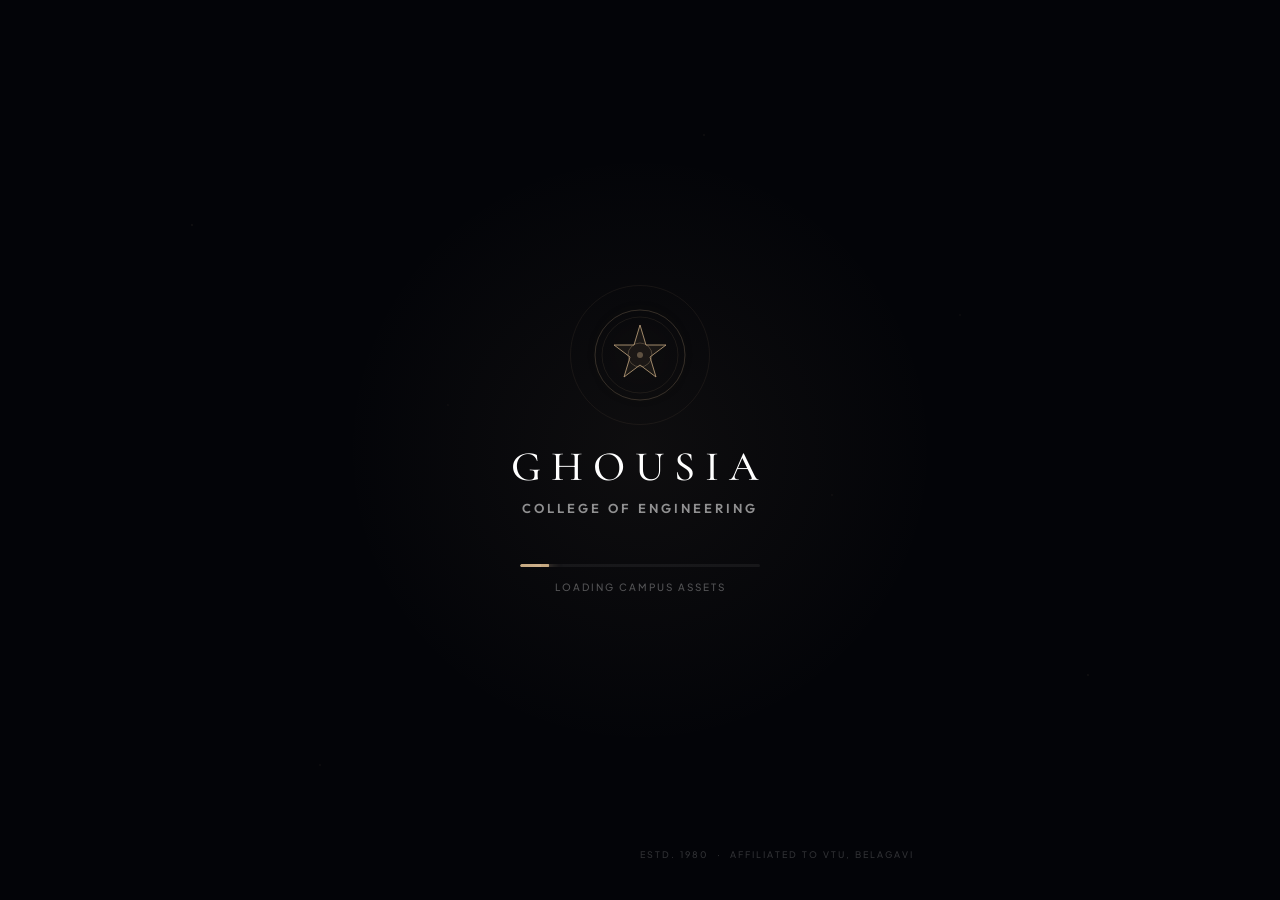
==== commit 736e51d2: "Configure Vercel Web Analytics in index.html" ====
--- a/index.html
+++ b/index.html
@@ -30,6 +30,12 @@
     <link rel="stylesheet" href="mobile-polish.css?v=1.0">
     <link rel="stylesheet" href="ai-campus.css?v=1.0">
     <link rel="stylesheet" href="ecosystem.css?v=1.0">
+
+    <!-- Vercel Web Analytics -->
+    <script>
+      window.va = window.va || function () { (window.vaq = window.vaq || []).push(arguments); };
+    </script>
+    <script defer src="/_vercel/insights/script.js"></script>
 </head>
 
 <body>
--- a/ecosystem.css
+++ b/ecosystem.css
@@ -761,6 +761,254 @@
 
 
 /* --------------------------------------------------------------------------
+   THEME TOGGLE BUTTON — Floating draggable pill
+   -------------------------------------------------------------------------- */
+
+.eco-theme-toggle {
+    position: fixed;
+    top: 24px;
+    right: 80px;
+    z-index: 10002;
+    display: flex;
+    align-items: center;
+    gap: 8px;
+    padding: 10px 18px 10px 14px;
+    border-radius: 100px;
+    background: rgba(8, 10, 18, 0.6);
+    backdrop-filter: blur(24px);
+    -webkit-backdrop-filter: blur(24px);
+    border: 1px solid rgba(255, 255, 255, 0.1);
+    color: rgba(255, 255, 255, 0.6);
+    cursor: grab;
+    user-select: none;
+    -webkit-user-select: none;
+    touch-action: none;
+    outline: none;
+    font-family: 'Plus Jakarta Sans', sans-serif;
+    white-space: nowrap;
+
+    /* Entry animation */
+    opacity: 0;
+    transform: scale(0.8);
+    transition: all 0.4s cubic-bezier(0.34, 1.56, 0.64, 1);
+}
+
+.eco-theme-toggle.active {
+    opacity: 1;
+    transform: scale(1);
+    transition-delay: 0.35s;
+}
+
+.eco-theme-toggle:hover {
+    background: rgba(255, 255, 255, 0.08);
+    border-color: rgba(197, 168, 128, 0.25);
+    color: rgba(255, 255, 255, 0.9);
+    transform: scale(1.04);
+    box-shadow: 0 8px 32px rgba(0, 0, 0, 0.35), 0 0 16px rgba(197, 168, 128, 0.06);
+}
+
+.eco-theme-toggle:active,
+.eco-theme-toggle.eco-dragging {
+    cursor: grabbing;
+    transform: scale(1.06);
+    box-shadow: 0 12px 48px rgba(0, 0, 0, 0.5), 0 0 24px rgba(197, 168, 128, 0.08);
+}
+
+.eco-theme-icon {
+    width: 18px;
+    height: 18px;
+    display: flex;
+    align-items: center;
+    justify-content: center;
+    transition: transform 0.5s cubic-bezier(0.34, 1.56, 0.64, 1), opacity 0.3s ease;
+}
+
+.eco-theme-icon svg {
+    width: 18px;
+    height: 18px;
+}
+
+/* Sun icon visible by default, moon hidden */
+.eco-theme-icon--sun {
+    color: rgba(197, 168, 128, 0.9);
+}
+
+.eco-theme-icon--moon {
+    display: none;
+}
+
+/* When light mode active: show moon, hide sun */
+.eco-theme-toggle.eco-light-active .eco-theme-icon--sun { display: none; }
+.eco-theme-toggle.eco-light-active .eco-theme-icon--moon {
+    display: flex;
+    color: #4a4030;
+}
+
+.eco-theme-label {
+    font-size: 11px;
+    font-weight: 600;
+    letter-spacing: 1.2px;
+    text-transform: uppercase;
+}
+
+/* Light active state for the button itself */
+.eco-theme-toggle.eco-light-active {
+    background: rgba(255, 255, 255, 0.85);
+    border-color: rgba(0, 0, 0, 0.08);
+    color: #3d3525;
+    box-shadow: 0 8px 32px rgba(0, 0, 0, 0.1);
+}
+
+.eco-theme-toggle.eco-light-active:hover {
+    background: rgba(255, 255, 255, 0.95);
+    border-color: rgba(0, 0, 0, 0.12);
+    color: #2a2318;
+    box-shadow: 0 12px 40px rgba(0, 0, 0, 0.15);
+}
+
+
+/* --------------------------------------------------------------------------
+   LIGHT THEME — Full override when .eco-light is on the modal
+   -------------------------------------------------------------------------- */
+
+.eco-modal.eco-light {
+    background: linear-gradient(180deg, #faf8f5 0%, #ffffff 50%, #f8f6f2 100%);
+    scrollbar-color: rgba(197, 168, 128, 0.3) transparent;
+}
+
+.eco-modal.eco-light::-webkit-scrollbar-thumb {
+    background: rgba(197, 168, 128, 0.3);
+}
+
+/* Hero */
+.eco-modal.eco-light .eco-m-badge {
+    background: rgba(197, 168, 128, 0.1);
+    border-color: rgba(197, 168, 128, 0.25);
+}
+
+.eco-modal.eco-light .eco-m-badge-text {
+    color: rgba(140, 115, 75, 0.85);
+}
+
+.eco-modal.eco-light .eco-m-hero-title {
+    color: #1a1610;
+}
+
+.eco-modal.eco-light .eco-m-hero-title span {
+    background: linear-gradient(135deg, #a08050 0%, #c5a880 50%, #8a6d40 100%);
+    -webkit-background-clip: text;
+    -webkit-text-fill-color: transparent;
+}
+
+.eco-modal.eco-light .eco-m-hero-desc {
+    color: rgba(50, 42, 30, 0.6);
+}
+
+.eco-modal.eco-light .eco-m-hero::after {
+    background: radial-gradient(circle, rgba(197, 168, 128, 0.08) 0%, transparent 70%);
+}
+
+/* Sections */
+.eco-modal.eco-light .eco-m-section {
+    border-top-color: rgba(0, 0, 0, 0.06);
+}
+
+.eco-modal.eco-light .eco-m-label {
+    color: rgba(140, 115, 75, 0.7);
+}
+
+.eco-modal.eco-light .eco-m-title {
+    color: #1a1610;
+}
+
+.eco-modal.eco-light .eco-m-desc {
+    color: rgba(50, 42, 30, 0.55);
+}
+
+/* Cards */
+.eco-modal.eco-light .eco-m-card {
+    background: linear-gradient(145deg, rgba(255, 255, 255, 0.9) 0%, rgba(250, 248, 245, 0.95) 100%);
+    border-color: rgba(0, 0, 0, 0.06);
+    box-shadow: 0 4px 16px rgba(0, 0, 0, 0.04), 0 1px 3px rgba(0, 0, 0, 0.03);
+}
+
+.eco-modal.eco-light .eco-m-card:hover {
+    border-color: rgba(197, 168, 128, 0.3);
+    box-shadow: 0 8px 32px rgba(0, 0, 0, 0.06), 0 0 12px rgba(197, 168, 128, 0.08);
+    transform: translateY(-4px);
+}
+
+.eco-modal.eco-light .eco-m-card-title {
+    color: #1a1610;
+}
+
+.eco-modal.eco-light .eco-m-card-desc {
+    color: rgba(50, 42, 30, 0.5);
+}
+
+/* Timeline */
+.eco-modal.eco-light .eco-m-timeline::before {
+    background: linear-gradient(to bottom, rgba(197, 168, 128, 0.4), rgba(197, 168, 128, 0.1));
+}
+
+.eco-modal.eco-light .eco-m-step-dot {
+    background: rgba(197, 168, 128, 0.12);
+    border-color: rgba(197, 168, 128, 0.4);
+}
+
+.eco-modal.eco-light .eco-m-step-title {
+    color: #1a1610;
+}
+
+.eco-modal.eco-light .eco-m-step-desc {
+    color: rgba(50, 42, 30, 0.5);
+}
+
+/* Chat */
+.eco-modal.eco-light .eco-m-chat-user {
+    background: linear-gradient(135deg, rgba(197, 168, 128, 0.2), rgba(197, 168, 128, 0.08));
+    border-color: rgba(197, 168, 128, 0.3);
+    color: #1a1610;
+}
+
+.eco-modal.eco-light .eco-m-chat-ai {
+    background: rgba(0, 0, 0, 0.02);
+    border-color: rgba(0, 0, 0, 0.06);
+    color: rgba(50, 42, 30, 0.75);
+}
+
+.eco-modal.eco-light .eco-m-chat-ai-tag {
+    color: rgba(140, 115, 75, 0.7);
+}
+
+/* Pills */
+.eco-modal.eco-light .eco-m-pill {
+    background: rgba(0, 0, 0, 0.03);
+    border-color: rgba(0, 0, 0, 0.07);
+    color: rgba(50, 42, 30, 0.6);
+}
+
+.eco-modal.eco-light .eco-m-pill:hover {
+    background: rgba(197, 168, 128, 0.1);
+    border-color: rgba(197, 168, 128, 0.3);
+    color: #3d3525;
+}
+
+/* CTA */
+.eco-modal.eco-light .eco-m-cta {
+    border-top-color: rgba(0, 0, 0, 0.06);
+}
+
+.eco-modal.eco-light .eco-m-cta-title {
+    color: #1a1610;
+}
+
+.eco-modal.eco-light .eco-m-cta-desc {
+    color: rgba(50, 42, 30, 0.45);
+}
+
+
+/* --------------------------------------------------------------------------
    15. RESPONSIVE — Tablet + Mobile
    -------------------------------------------------------------------------- */
 
@@ -826,6 +1074,23 @@
         height: 40px;
     }
 
+    .eco-theme-toggle {
+        top: 16px;
+        right: 64px;
+        padding: 8px 14px 8px 10px;
+        gap: 6px;
+    }
+
+    .eco-theme-icon,
+    .eco-theme-icon svg {
+        width: 16px;
+        height: 16px;
+    }
+
+    .eco-theme-label {
+        font-size: 10px;
+    }
+
     .eco-m-chat { max-width: 100%; }
 }
 
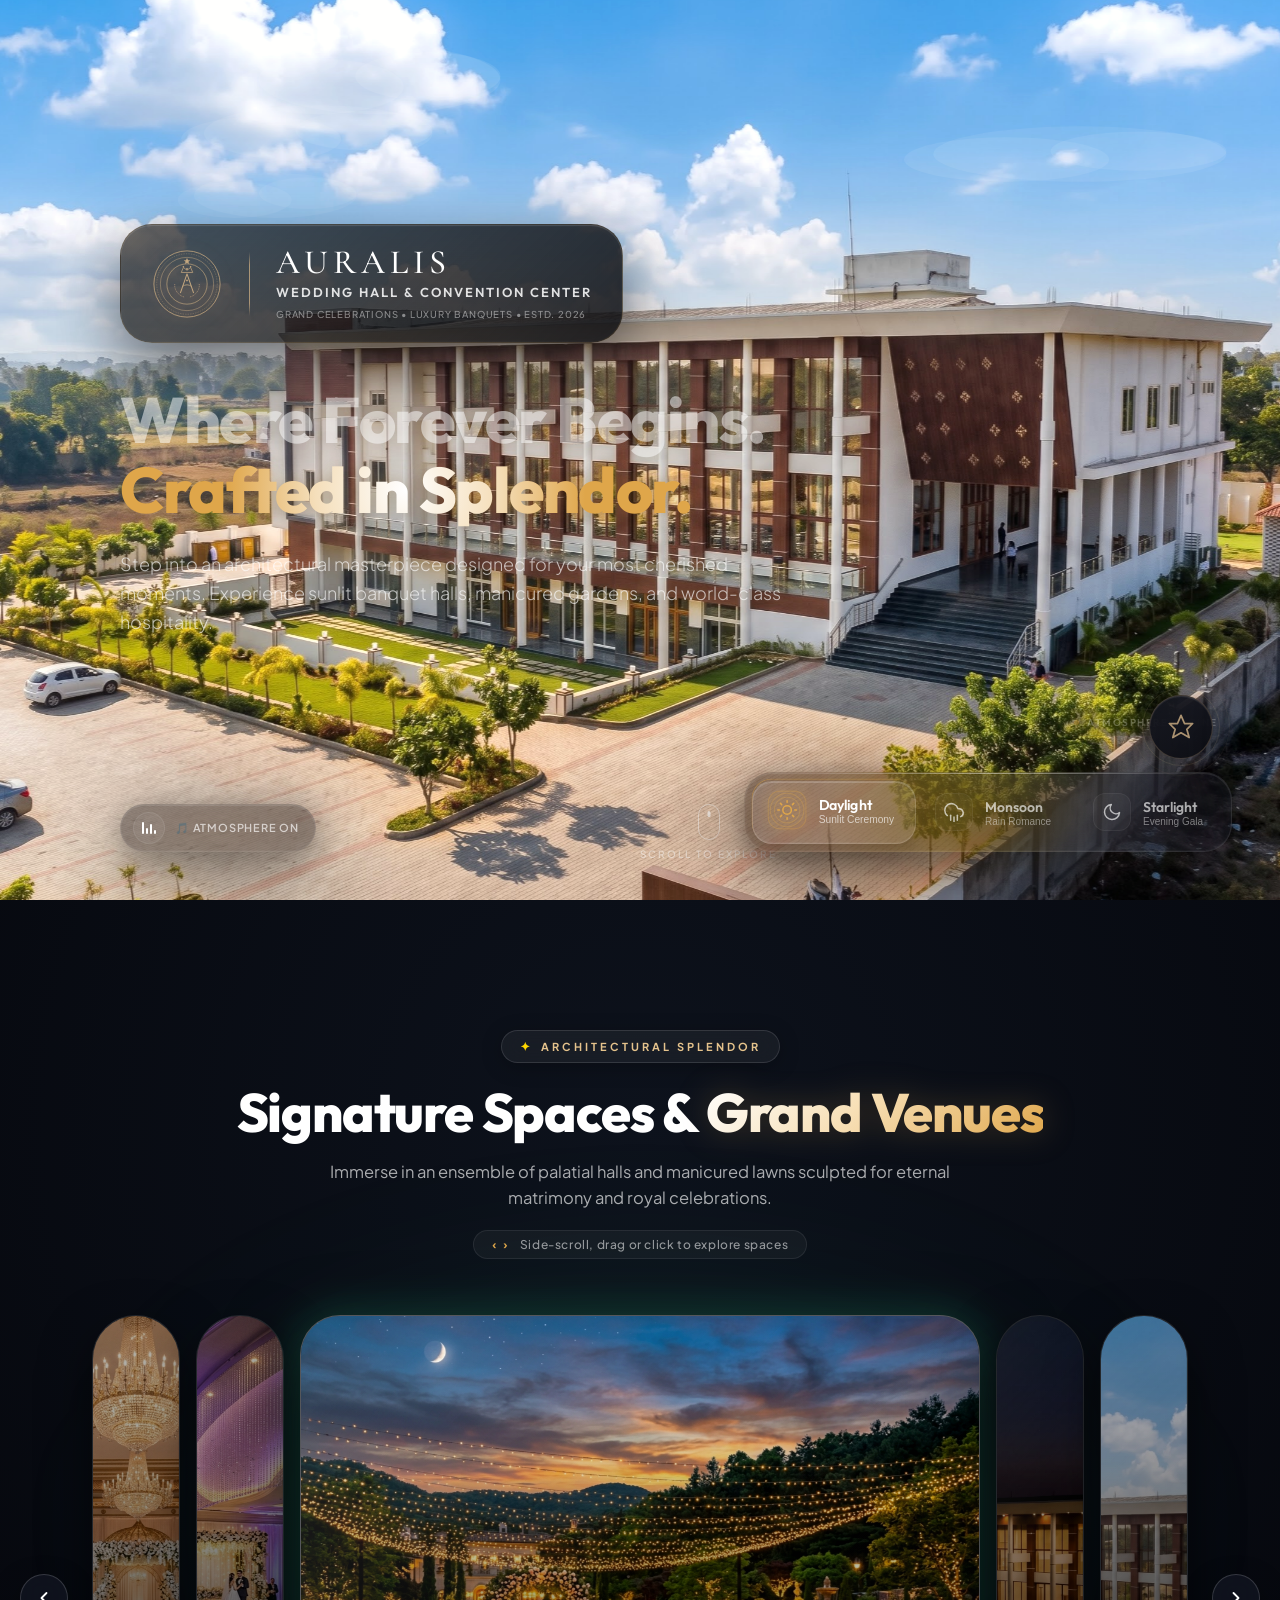
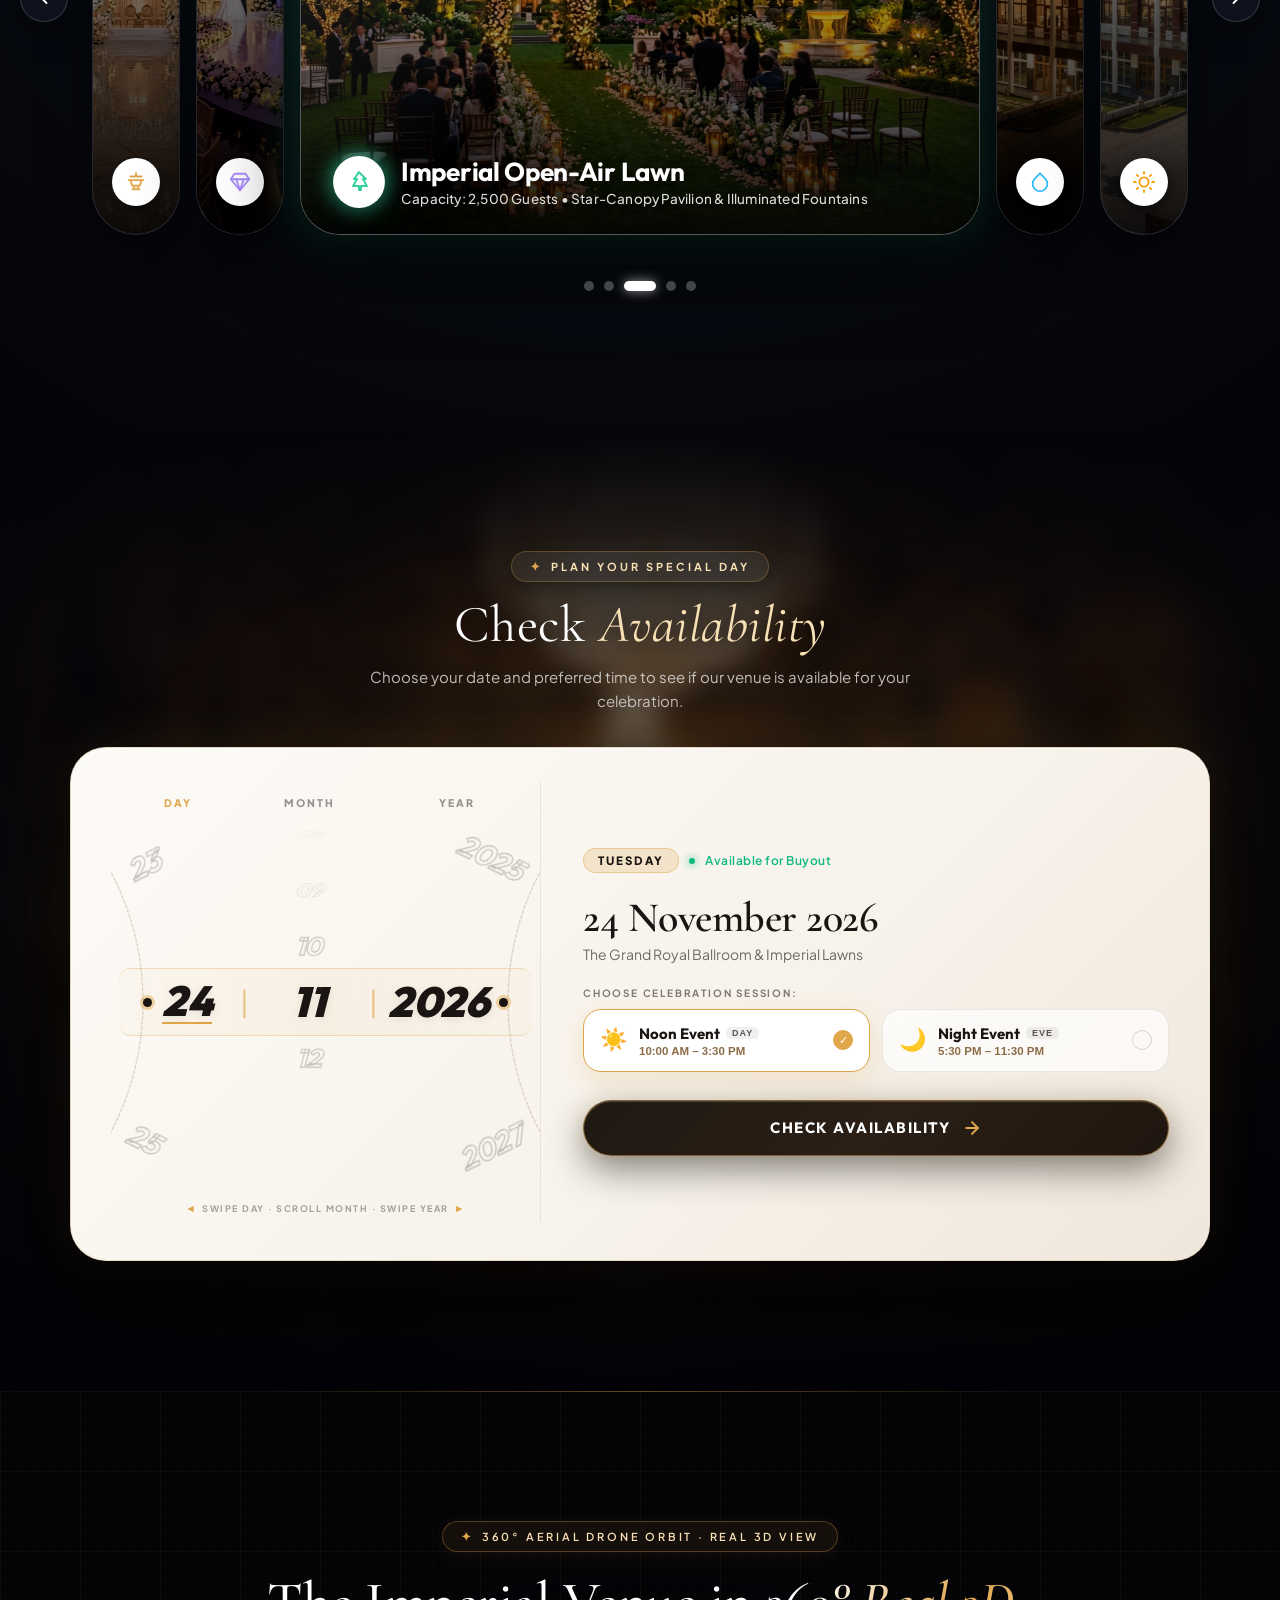
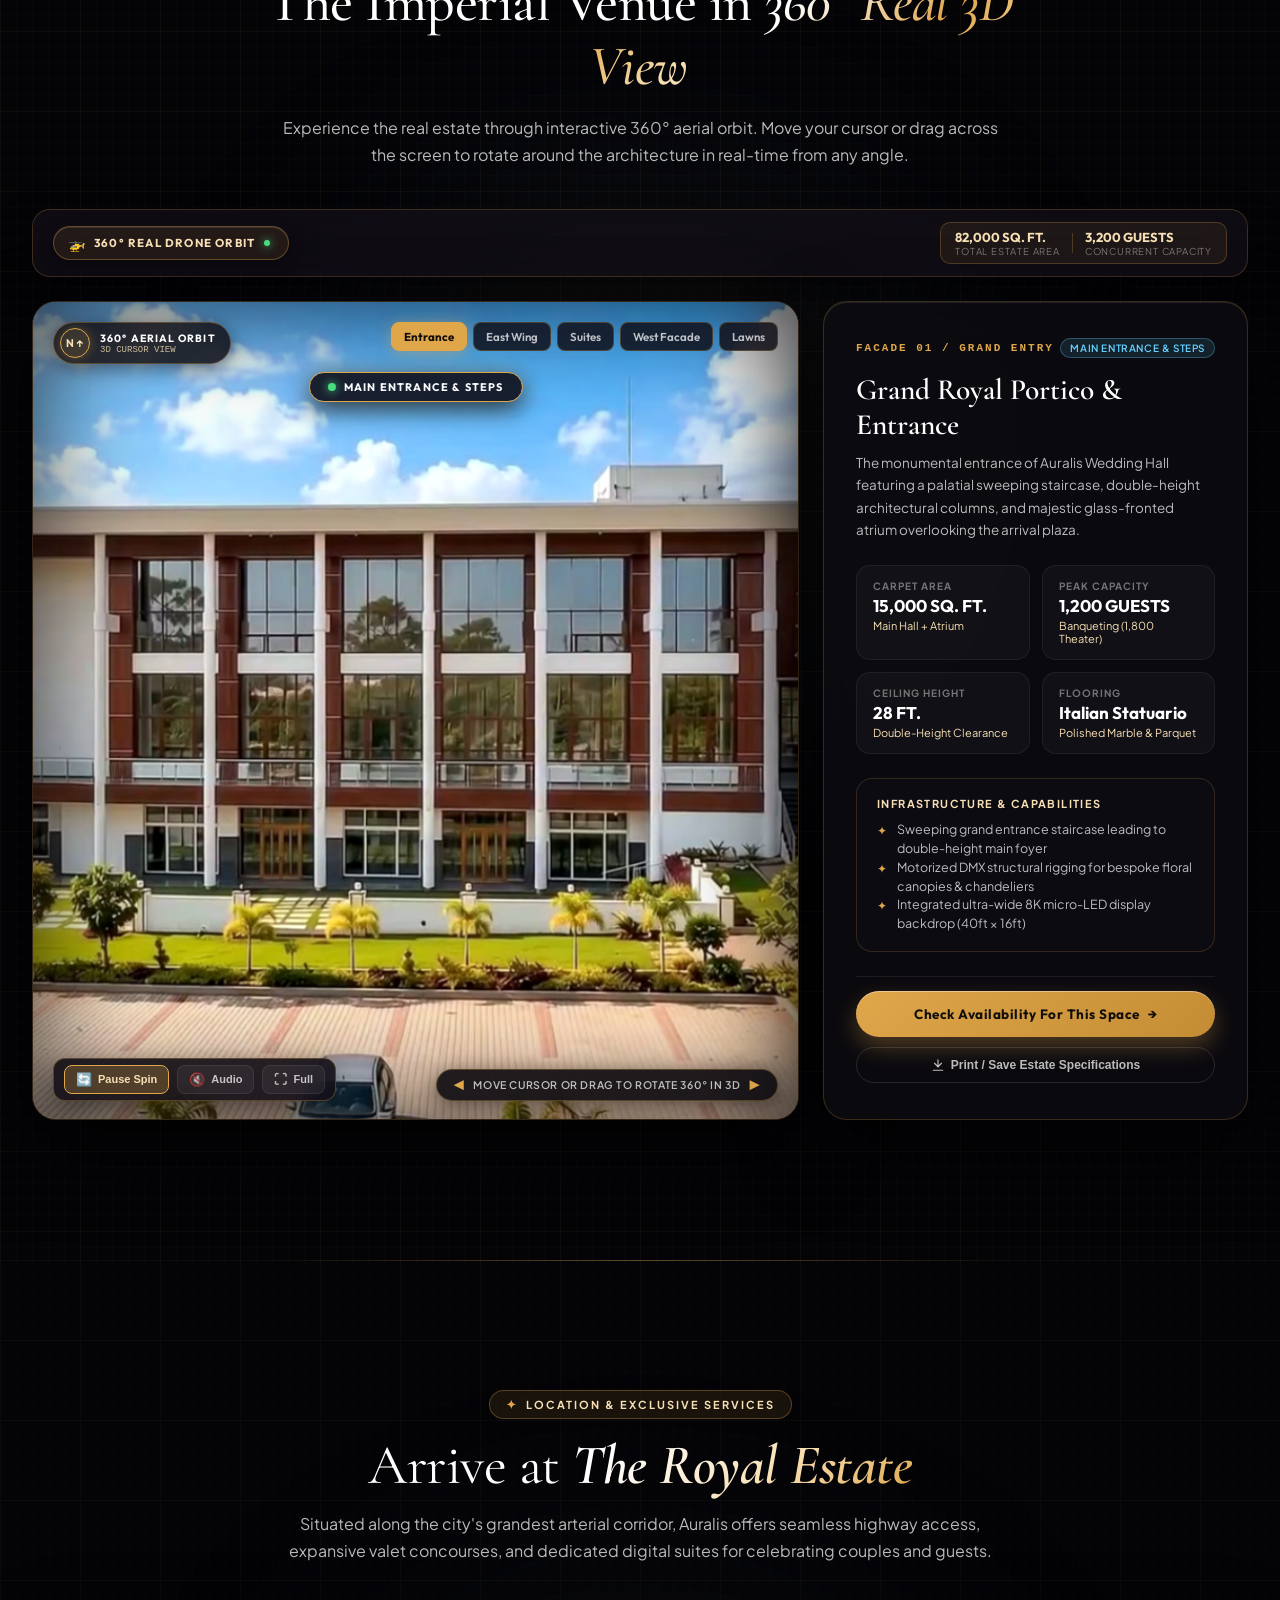
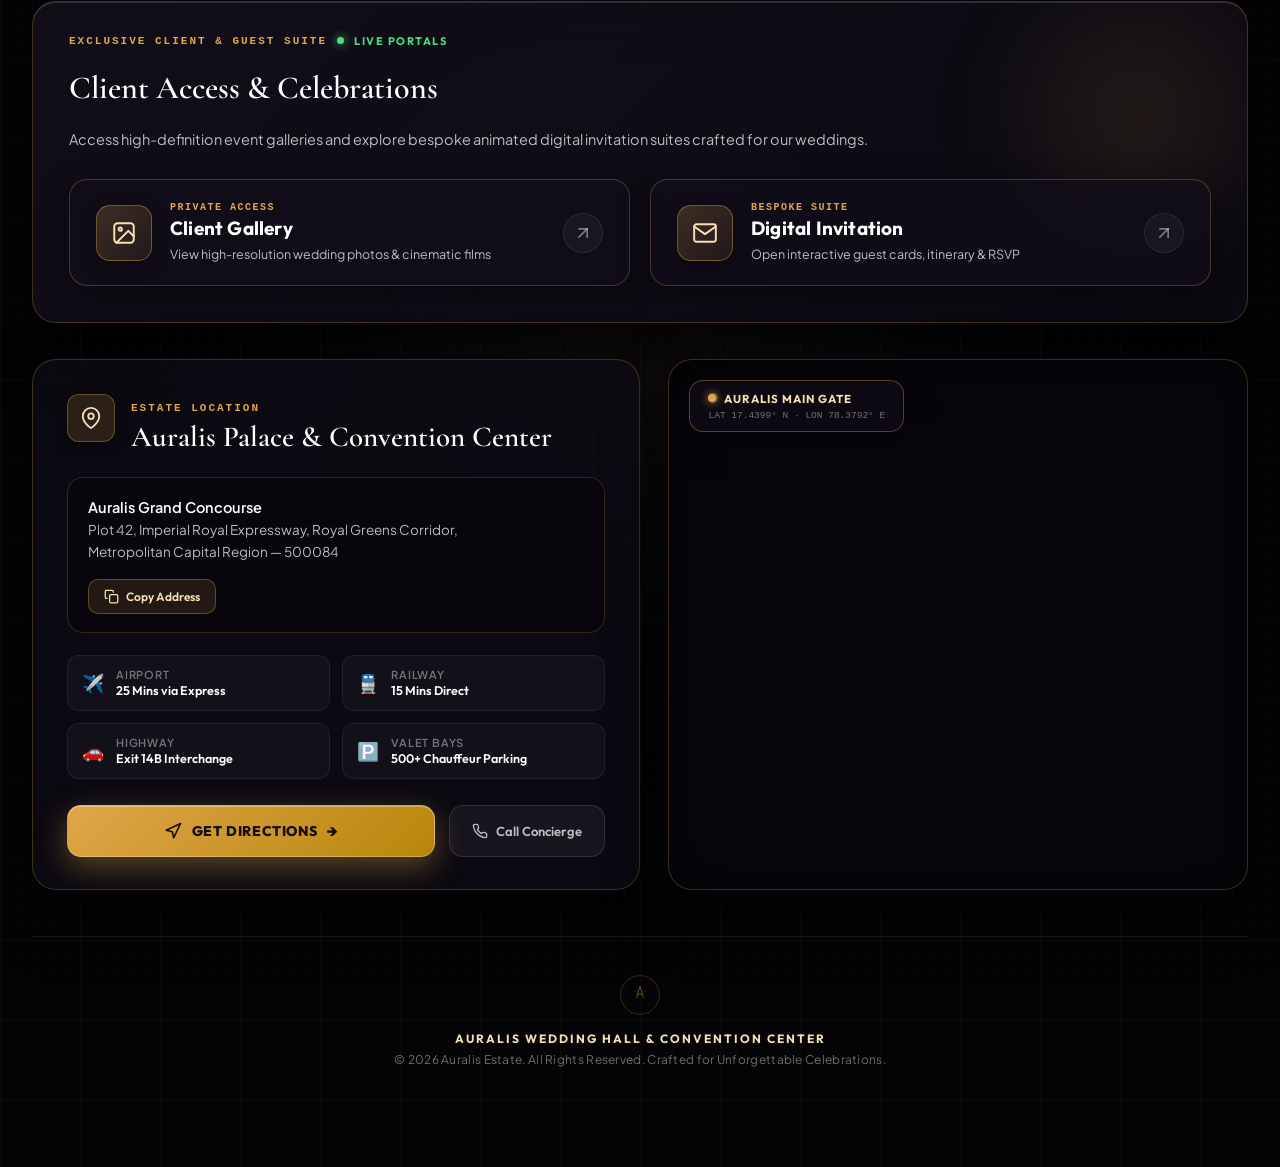
==== commit 6001eb5a: "feat: complete wedding hall showcase with 360 drone orbit and client location suite" ====
--- a/index.html
+++ b/index.html
@@ -4,19 +4,19 @@
 <head>
     <meta charset="UTF-8">
     <meta name="viewport" content="width=device-width, initial-scale=1.0">
-    <title>Ghousia College of Engineering | Cinematic Campus Experience</title>
+    <title>Auralis Wedding Hall | Cinematic Grandeur & Celebrations</title>
     <meta name="description"
-        content="Immerse yourself in the cinematic smart campus of Ghousia College of Engineering. Switch weather atmospheres in real-time to witness our premium design and world-class learning spaces.">
-
-    <!-- Preload Cinematic Campus Images — Desktop (>768px) -->
-    <link rel="preload" as="image" href="Assets/images/campus-day.webp.jpeg"  media="(min-width: 769px)">
-    <link rel="preload" as="image" href="Assets/images/campus-rain.webp.jpeg" media="(min-width: 769px)">
-    <link rel="preload" as="image" href="Assets/images/campus-night.webp.jpeg" media="(min-width: 769px)">
-
-    <!-- Preload Cinematic Campus Images — Mobile (≤768px) -->
-    <link rel="preload" as="image" href="Assets/images/mobile/campus-day-mobile.webp.jpeg"   media="(max-width: 768px)">
-    <link rel="preload" as="image" href="Assets/images/mobile/campus-rain-mobile.webp.jpeg"  media="(max-width: 768px)">
-    <link rel="preload" as="image" href="Assets/images/mobile/campus-night-mobile.webp.jpeg" media="(max-width: 768px)">
+        content="Immerse yourself in the cinematic splendor of Auralis Wedding Hall & Convention Center. Switch weather atmospheres in real-time to experience our luxury banquet halls in sunlit daylight, romantic monsoon rain, and enchanting starry night.">
+
+    <!-- Preload Cinematic Venue Images — Desktop (>768px) -->
+    <link rel="preload" as="image" href="Assets/images/hall-day.jpg" media="(min-width: 769px)">
+    <link rel="preload" as="image" href="Assets/images/hall-rain.jpg" media="(min-width: 769px)">
+    <link rel="preload" as="image" href="Assets/images/hall-night.jpg" media="(min-width: 769px)">
+
+    <!-- Preload Cinematic Venue Images — Mobile (≤768px) -->
+    <link rel="preload" as="image" href="Assets/images/mobile/hall-day-mobile.jpg" media="(max-width: 768px)">
+    <link rel="preload" as="image" href="Assets/images/mobile/hall-rain-mobile.jpg" media="(max-width: 768px)">
+    <link rel="preload" as="image" href="Assets/images/mobile/hall-night-mobile.jpg" media="(max-width: 768px)">
 
     <!-- Google Fonts: Cormorant Garamond for elegant serif, Outfit for headers, Plus Jakarta Sans for body -->
     <link rel="preconnect" href="https://fonts.googleapis.com">
@@ -25,15 +25,17 @@
         href="https://fonts.googleapis.com/css2?family=Cormorant+Garamond:wght@300;400;500;600;700&family=Outfit:wght@300;400;600;800&family=Plus+Jakarta+Sans:wght@300;400;500;700&display=swap"
         rel="stylesheet">
 
-    <link rel="stylesheet" href="loader.css?v=1.0">
-    <link rel="stylesheet" href="styles.css?v=2.0">
-    <link rel="stylesheet" href="mobile-polish.css?v=1.0">
-    <link rel="stylesheet" href="ai-campus.css?v=1.0">
-    <link rel="stylesheet" href="ecosystem.css?v=1.0">
+    <link rel="stylesheet" href="loader.css?v=2.5">
+    <link rel="stylesheet" href="styles.css?v=2.5">
+    <link rel="stylesheet" href="mobile-polish.css?v=2.5">
+    <link rel="stylesheet" href="availability.css?v=8.0">
+    <link rel="stylesheet" href="ai-campus.css?v=2.5">
+    <link rel="stylesheet" href="floorplan.css?v=5.0">
+    <link rel="stylesheet" href="location.css?v=1.0">
 
     <!-- Vercel Web Analytics -->
     <script>
-      window.va = window.va || function () { (window.vaq = window.vaq || []).push(arguments); };
+        window.va = window.va || function () { (window.vaq = window.vaq || []).push(arguments); };
     </script>
     <script defer src="/_vercel/insights/script.js"></script>
 </head>
@@ -73,65 +75,68 @@
                         <div class="plaque-shine"></div>
                         <div class="identity-panel-content">
                             <div class="identity-seal-container">
-                                <!-- Premium Detailed Institutional Seal SVG -->
-                                <svg class="institutional-seal" viewBox="0 0 100 100" xmlns="http://www.w3.org/2000/svg">
+                                <!-- Luxury Royal Monogram & Crest SVG -->
+                                <svg class="institutional-seal" viewBox="0 0 100 100"
+                                    xmlns="http://www.w3.org/2000/svg">
                                     <!-- Outer Rings -->
-                                    <circle cx="50" cy="50" r="46" fill="none" stroke="currentColor" stroke-width="1.2" opacity="0.9" />
-                                    <circle cx="50" cy="50" r="42" fill="none" stroke="currentColor" stroke-width="0.6" stroke-dasharray="2, 1.5" opacity="0.7" />
-                                    <circle cx="50" cy="50" r="37" fill="none" stroke="currentColor" stroke-width="0.8" opacity="0.8" />
-                                    
+                                    <circle cx="50" cy="50" r="46" fill="none" stroke="currentColor" stroke-width="1.2"
+                                        opacity="0.9" />
+                                    <circle cx="50" cy="50" r="42" fill="none" stroke="currentColor" stroke-width="0.6"
+                                        stroke-dasharray="2, 1.5" opacity="0.7" />
+                                    <circle cx="50" cy="50" r="37" fill="none" stroke="currentColor" stroke-width="0.8"
+                                        opacity="0.8" />
+
                                     <!-- Inner Ring -->
-                                    <circle cx="50" cy="50" r="26" fill="none" stroke="currentColor" stroke-width="1" />
-                                    
-                                    <!-- Crest Motif: Stylized Shield -->
-                                    <path d="M50 31 L61 36 L61 48 C61 55 55 60 50 62 C45 60 39 55 39 48 L39 36 Z" fill="none" stroke="currentColor" stroke-width="1.25" stroke-linejoin="round" />
-                                    
-                                    <!-- Detailed crest elements: open book & engineering gear -->
-                                    <!-- Open Book -->
-                                    <path d="M44 42 C47 42 49 44 50 45 C51 44 53 42 56 42 M44 46 C47 46 49 48 50 49 C51 48 53 46 56 46 M50 45 L50 51" fill="none" stroke="currentColor" stroke-width="0.8" />
-                                    
-                                    <!-- Engineering Gear -->
-                                    <circle cx="50" cy="54" r="4" fill="none" stroke="currentColor" stroke-width="0.8" />
-                                    <path d="M50 49.5 L50 50.5 M50 57.5 L50 58.5 M45.5 54 L46.5 54 M53.5 54 L54.5 54 M47 51 L47.7 51.7 M53 57 L52.3 56.3 M47 57 L47.7 56.3 M53 51 L52.3 51.7" stroke="currentColor" stroke-width="0.8" stroke-linecap="round" />
-                                    
-                                    <!-- Little Star at top -->
-                                    <polygon points="50,14 51.5,17 54.5,17 52,19.2 53,22.2 50,20.5 47,22.2 48,19.2 45.5,17 48.5,17" fill="currentColor" />
-                                </svg>
-                            </div>
-                            
+                                    <circle cx="50" cy="50" r="28" fill="none" stroke="currentColor"
+                                        stroke-width="0.9" />
+
+                                    <!-- Regal Tiara / Crown Motif -->
+                                    <path d="M42 34 L45 27 L50 31 L55 27 L58 34 Z" fill="none" stroke="currentColor"
+                                        stroke-width="1" stroke-linejoin="round" />
+                                    <circle cx="45" cy="26" r="1.1" fill="currentColor" />
+                                    <circle cx="50" cy="29" r="1.3" fill="currentColor" />
+                                    <circle cx="55" cy="26" r="1.1" fill="currentColor" />
+
+                                    <!-- Stylized Luxury 'A' Monogram -->
+                                    <path d="M50 36 L41 62 M50 36 L59 62" stroke="currentColor" stroke-width="1.4"
+                                        stroke-linecap="round" />
+                                    <path d="M44 53 Q50 49 56 53" fill="none" stroke="currentColor" stroke-width="1.1"
+                                        stroke-linecap="round" />
+                                    <circle cx="50" cy="45" r="1.2" fill="currentColor" />
+
+                                    <!-- Ornamental Floral Laurel Wreath -->
+                                    <path d="M33 50 C32 58 38 66 46 68" fill="none" stroke="currentColor"
+                                        stroke-width="0.8" stroke-dasharray="1.5, 1" />
+                                    <path d="M67 50 C68 58 62 66 54 68" fill="none" stroke="currentColor"
+                                        stroke-width="0.8" stroke-dasharray="1.5, 1" />
+                                    <polygon
+                                        points="50,14 51.5,17 54.5,17 52,19.2 53,22.2 50,20.5 47,22.2 48,19.2 45.5,17 48.5,17"
+                                        fill="currentColor" />
+                                </svg>
+                            </div>
+
                             <div class="identity-divider"></div>
-                            
+
                             <div class="identity-text-container">
-                                <div class="identity-title">GHOUSIA</div>
-                                <div class="identity-subtitle">College of Engineering</div>
-                                <div class="identity-meta">Affiliated to VTU, Belagavi  •  Estd. 1980</div>
+                                <div class="identity-title">AURALIS</div>
+                                <div class="identity-subtitle">Wedding Hall & Convention Center</div>
+                                <div class="identity-meta">Grand Celebrations • Luxury Banquets • Estd. 2026</div>
                             </div>
                         </div>
                     </div>
                 </div>
                 <div class="hero-title-wrapper">
                     <h1 class="hero-title animate-fade-in" id="hero-main-heading">
-                        Engineering the Future. <br><span class="text-gradient">Rooted in Excellence.</span>
+                        Where Forever Begins. <br><span class="text-gradient">Crafted in Splendor.</span>
                     </h1>
                 </div>
                 <div class="hero-subtitle-wrapper">
                     <p class="hero-subtitle animate-fade-in" id="hero-subtitle-text">
-                        Step onto a campus designed for the <span class="clear-glow-text">next century</span>. Experience our <span class="clear-glow-text">state-of-the-art laboratory hubs</span>, architectural marvels, and <span class="clear-glow-text">collaborative student spaces</span>.
+                        Step into an architectural masterpiece designed for your most cherished moments. Experience
+                        sunlit banquet halls, manicured gardens, and world-class hospitality.
                     </p>
                 </div>
-                <div class="hero-actions animate-fade-in">
-                    <button class="btn btn-primary magnet-target" id="hero-explore-btn">
-                        <span class="btn-text">Explore Virtual Campus</span>
-                        <svg class="btn-icon" width="16" height="16" viewBox="0 0 16 16" fill="none"
-                            xmlns="http://www.w3.org/2000/svg">
-                            <path d="M6 12L10 8L6 4" stroke="currentColor" stroke-width="2" stroke-linecap="round"
-                                stroke-linejoin="round" />
-                        </svg>
-                    </button>
-                    <button class="btn btn-outline magnet-target" id="hero-tour-btn">
-                        <span>Book Campus Tour</span>
-                    </button>
-                </div>
+
             </div>
 
             <!-- Floating Audio Control Widget -->
@@ -157,79 +162,10 @@
             <!-- Controller Cursor-Tilt Wrapper -->
             <div class="controller-tilt-wrapper" id="controller-tilt-wrapper">
 
-                <!-- Live Weather Sync Toggle and Guide Tooltip -->
-                <div class="live-sync-wrapper">
-                    <div class="live-sync-container glassmorphic magnet-target" id="live-sync-widget">
-                        <div class="sync-status">
-                            <span class="sync-dot blinking"></span>
-                            <span class="sync-label">Live Sync</span>
-                        </div>
-                        <div class="toggle-switch-container">
-                            <input type="checkbox" id="sync-toggle-input" class="toggle-input" disabled>
-                            <label for="sync-toggle-input" class="toggle-label">
-                                <span class="toggle-button">
-                                    <svg class="lock-icon" viewBox="0 0 24 24" fill="none" stroke="currentColor" stroke-width="2.5" xmlns="http://www.w3.org/2000/svg">
-                                        <rect x="3" y="11" width="18" height="11" rx="2" ry="2" fill="none"></rect>
-                                        <path d="M7 11V7a5 5 0 0 1 10 0v4"></path>
-                                    </svg>
-                                </span>
-                            </label>
-                        </div>
-                    </div>
-
-                    <!-- Premium Feature Card -->
-                    <div class="sync-feature-card glassmorphic" id="sync-feature-card">
-                        <div class="card-header">
-                            <div class="engine-meta">
-                                <svg class="engine-icon" viewBox="0 0 24 24" fill="none" stroke="currentColor" stroke-width="2.5" xmlns="http://www.w3.org/2000/svg">
-                                    <path d="M12 2v2M12 20v2M4.93 4.93l1.41 1.41M17.66 17.66l1.41 1.41M2 12h2M20 12h2M6.34 17.66l-1.41 1.41M19.07 4.93l-1.41 1.41" stroke-linecap="round"></path>
-                                    <circle cx="12" cy="12" r="4"></circle>
-                                </svg>
-                                <span class="engine-name">LIVE WEATHER ENGINE</span>
-                            </div>
-                            <span class="status-badge gold">READY FOR DEPLOYMENT</span>
-                        </div>
-                        
-                        <h3 class="card-title">Real-Time Weather Synchronization</h3>
-                        
-                        <p class="card-description">
-                            Connect the Atmosphere Engine to live weather services to automatically synchronize the entire campus experience with real-world conditions.
-                            <br><br>
-                            When the weather changes outside, the website seamlessly adapts in real time.
-                        </p>
-                        
-                        <div class="features-list">
-                            <div class="feature-item">
-                                <span class="feature-bullet">•</span>
-                                <span class="feature-text">Automatic weather detection</span>
-                            </div>
-                            <div class="feature-item">
-                                <span class="feature-bullet">•</span>
-                                <span class="feature-text">Dynamic day, rain and night transitions</span>
-                            </div>
-                            <div class="feature-item">
-                                <span class="feature-bullet">•</span>
-                                <span class="feature-text">Live atmospheric effects</span>
-                            </div>
-                            <div class="feature-item">
-                                <span class="feature-bullet">•</span>
-                                <span class="feature-text">Adaptive ambient audio</span>
-                            </div>
-                            <div class="feature-item">
-                                <span class="feature-bullet">•</span>
-                                <span class="feature-text">Seasonal environment support</span>
-                            </div>
-                        </div>
-                        
-                        <div class="card-footer">
-                            <span class="footer-text">Designed for modern educational institutions.</span>
-                        </div>
-                    </div>
-                </div>
 
                 <!-- VisionOS Glassmorphic Weather Controller -->
                 <div class="weather-controller-container glassmorphic" id="weather-controller" role="radiogroup"
-                    aria-label="Campus Weather Atmosphere">
+                    aria-label="Wedding Hall Atmosphere">
                     <div class="glow-bg" id="controller-glow-bg"></div>
                     <div class="controller-edge-light"></div>
                     <div class="controller-inner-glow"></div>
@@ -260,8 +196,8 @@
                             <span class="icon-rays"></span>
                         </div>
                         <div class="weather-btn-text">
-                            <span class="weather-title">Clear</span>
-                            <span class="weather-desc">Morning Atmosphere</span>
+                            <span class="weather-title">Daylight</span>
+                            <span class="weather-desc">Sunlit Ceremony</span>
                         </div>
                     </button>
 
@@ -287,8 +223,8 @@
                             </span>
                         </div>
                         <div class="weather-btn-text">
-                            <span class="weather-title">Rain</span>
-                            <span class="weather-desc">Monsoon Mood</span>
+                            <span class="weather-title">Monsoon</span>
+                            <span class="weather-desc">Rain Romance</span>
                         </div>
                     </button>
 
@@ -312,8 +248,8 @@
                             </span>
                         </div>
                         <div class="weather-btn-text">
-                            <span class="weather-title">Night</span>
-                            <span class="weather-desc">Campus Lights</span>
+                            <span class="weather-title">Starlight</span>
+                            <span class="weather-desc">Evening Gala</span>
                         </div>
                     </button>
                 </div>
@@ -329,11 +265,818 @@
 
         </section>
 
+        <!-- Section 2: Signature Spaces & Banquet Gallery -->
+        <section class="spaces-section" id="auralis-spaces" aria-label="Signature Spaces & Venues">
+            <!-- Luxury Ambient Radial Glow (morphs color dynamically with active space) -->
+            <div class="spaces-ambient-glow" id="spaces-ambient-glow"></div>
+
+            <!-- Section Header -->
+            <div class="spaces-header">
+                <div class="spaces-badge">
+                    <span class="badge-sparkle">✦</span>
+                    <span>ARCHITECTURAL SPLENDOR</span>
+                </div>
+                <h2 class="spaces-title">
+                    Signature Spaces &amp; <span class="spaces-title-gradient">Grand Venues</span>
+                </h2>
+                <p class="spaces-subtitle">
+                    Immerse in an ensemble of palatial halls and manicured lawns sculpted for eternal matrimony and
+                    royal celebrations.
+                </p>
+                <div class="spaces-hint-pill">
+                    <span class="hint-icon">‹ ›</span>
+                    <span>Side-scroll, drag or click to explore spaces</span>
+                </div>
+            </div>
+
+            <!-- Gallery Stage Container -->
+            <div class="spaces-gallery-container" id="spaces-gallery-container">
+                <!-- Navigation Floating Glass Arrows -->
+                <button class="gallery-nav-btn prev magnet-target" id="gallery-prev-btn" aria-label="Previous Space">
+                    <svg width="20" height="20" viewBox="0 0 24 24" fill="none" stroke="currentColor" stroke-width="2.2"
+                        stroke-linecap="round" stroke-linejoin="round">
+                        <polyline points="15 18 9 12 15 6"></polyline>
+                    </svg>
+                </button>
+                <button class="gallery-nav-btn next magnet-target" id="gallery-next-btn" aria-label="Next Space">
+                    <svg width="20" height="20" viewBox="0 0 24 24" fill="none" stroke="currentColor" stroke-width="2.2"
+                        stroke-linecap="round" stroke-linejoin="round">
+                        <polyline points="9 18 15 12 9 6"></polyline>
+                    </svg>
+                </button>
+
+                <!-- Horizontal Accordion Track -->
+                <div class="accordion-track" id="accordion-track">
+                    <!-- Card 0: The Grand Royal Ballroom -->
+                    <div class="accordion-card" data-index="0" data-theme="ballroom" role="button" tabindex="0"
+                        aria-label="The Grand Royal Ballroom">
+                        <div class="card-bg-wrapper">
+                            <img src="Assets/images/gallery/ballroom.jpg" alt="The Grand Royal Ballroom"
+                                class="card-img" loading="lazy">
+                            <div class="card-overlay"></div>
+                            <div class="card-sheen"></div>
+                        </div>
+                        <div class="card-content-bar">
+                            <div class="card-badge" style="--badge-accent: #dfa64a;">
+                                <!-- Chandelier / Royal Ballroom SVG -->
+                                <svg viewBox="0 0 24 24" fill="none" stroke="#dfa64a" stroke-width="2"
+                                    stroke-linecap="round" stroke-linejoin="round">
+                                    <path d="M12 2v4M6 6h12M4 10h16M6 10l2 6h8l2-6M10 16v4M14 16v4M8 20h8" />
+                                </svg>
+                            </div>
+                            <div class="card-text-group">
+                                <h3 class="card-title">The Grand Royal Ballroom</h3>
+                                <p class="card-subtitle">Capacity: 1,800 Guests • Crystal Chandeliers &amp; Polished
+                                    Marble</p>
+                            </div>
+                        </div>
+                    </div>
+
+                    <!-- Card 1: Crystal Banquet Hall -->
+                    <div class="accordion-card" data-index="1" data-theme="crystal" role="button" tabindex="0"
+                        aria-label="Crystal Banquet Hall">
+                        <div class="card-bg-wrapper">
+                            <img src="Assets/images/gallery/crystal-hall.jpg" alt="Crystal Banquet Hall"
+                                class="card-img" loading="lazy">
+                            <div class="card-overlay"></div>
+                            <div class="card-sheen"></div>
+                        </div>
+                        <div class="card-content-bar">
+                            <div class="card-badge" style="--badge-accent: #a78bfa;">
+                                <!-- Diamond / Crystal Gem SVG -->
+                                <svg viewBox="0 0 24 24" fill="none" stroke="#a78bfa" stroke-width="2"
+                                    stroke-linecap="round" stroke-linejoin="round">
+                                    <polygon points="6 3 18 3 22 9 12 21 2 9 6 3" />
+                                    <line x1="2" y1="9" x2="22" y2="9" />
+                                    <line x1="12" y1="21" x2="8" y2="9" />
+                                    <line x1="12" y1="21" x2="16" y2="9" />
+                                </svg>
+                            </div>
+                            <div class="card-text-group">
+                                <h3 class="card-title">Crystal Banquet Hall</h3>
+                                <p class="card-subtitle">Capacity: 850 Guests • Illuminated Runway &amp; Amethyst Aura
+                                </p>
+                            </div>
+                        </div>
+                    </div>
+
+                    <!-- Card 2: Imperial Open-Air Lawn (ACTIVE IN CENTER) -->
+                    <div class="accordion-card active" data-index="2" data-theme="lawn" role="button" tabindex="0"
+                        aria-label="Imperial Open-Air Lawn">
+                        <div class="card-bg-wrapper">
+                            <img src="Assets/images/gallery/imperial-lawn.jpg" alt="Imperial Open-Air Lawn"
+                                class="card-img" loading="lazy">
+                            <div class="card-overlay"></div>
+                            <div class="card-sheen"></div>
+                        </div>
+                        <div class="card-content-bar">
+                            <div class="card-badge" style="--badge-accent: #34d399;">
+                                <!-- Pine Tree / Botanical Tree SVG (Matches User Reference Image) -->
+                                <svg viewBox="0 0 24 24" fill="none" stroke="#34d399" stroke-width="2"
+                                    stroke-linecap="round" stroke-linejoin="round">
+                                    <path d="M12 2L7 9h3l-4 7h6v4h2v-4h6l-4-7h3z" />
+                                </svg>
+                            </div>
+                            <div class="card-text-group">
+                                <h3 class="card-title">Imperial Open-Air Lawn</h3>
+                                <p class="card-subtitle">Capacity: 2,500 Guests • Star-Canopy Pavilion &amp; Illuminated
+                                    Fountains</p>
+                            </div>
+                        </div>
+                    </div>
+
+                    <!-- Card 3: Starlight Gala Amphitheater -->
+                    <div class="accordion-card" data-index="3" data-theme="gala" role="button" tabindex="0"
+                        aria-label="Starlight Gala Amphitheater">
+                        <div class="card-bg-wrapper">
+                            <img src="Assets/images/gallery/night-gala.jpg" alt="Starlight Gala Amphitheater"
+                                class="card-img" loading="lazy">
+                            <div class="card-overlay"></div>
+                            <div class="card-sheen"></div>
+                        </div>
+                        <div class="card-content-bar">
+                            <div class="card-badge" style="--badge-accent: #38bdf8;">
+                                <!-- Waterdrop / Lakeside Reflections SVG -->
+                                <svg viewBox="0 0 24 24" fill="none" stroke="#38bdf8" stroke-width="2"
+                                    stroke-linecap="round" stroke-linejoin="round">
+                                    <path d="M12 2.69l5.66 5.66a8 8 0 1 1-11.31 0z" />
+                                </svg>
+                            </div>
+                            <div class="card-text-group">
+                                <h3 class="card-title">Starlight Gala Amphitheater</h3>
+                                <p class="card-subtitle">Capacity: 1,200 Guests • Waterfront Reflections &amp; Fireworks
+                                    Vista</p>
+                            </div>
+                        </div>
+                    </div>
+
+                    <!-- Card 4: The Grand Portico & Foyer -->
+                    <div class="accordion-card" data-index="4" data-theme="facade" role="button" tabindex="0"
+                        aria-label="The Grand Portico & Foyer">
+                        <div class="card-bg-wrapper">
+                            <img src="Assets/images/gallery/day-grandeur.jpg" alt="The Grand Portico & Foyer"
+                                class="card-img" loading="lazy">
+                            <div class="card-overlay"></div>
+                            <div class="card-sheen"></div>
+                        </div>
+                        <div class="card-content-bar">
+                            <div class="card-badge" style="--badge-accent: #f59e0b;">
+                                <!-- Classical Sun / Roman Arch SVG -->
+                                <svg viewBox="0 0 24 24" fill="none" stroke="#f59e0b" stroke-width="2"
+                                    stroke-linecap="round" stroke-linejoin="round">
+                                    <circle cx="12" cy="12" r="5" />
+                                    <line x1="12" y1="1" x2="12" y2="3" />
+                                    <line x1="12" y1="21" x2="12" y2="23" />
+                                    <line x1="4.22" y1="4.22" x2="5.64" y2="5.64" />
+                                    <line x1="18.36" y1="18.36" x2="19.78" y2="19.78" />
+                                    <line x1="1" y1="12" x2="3" y2="12" />
+                                    <line x1="21" y1="12" x2="23" y2="12" />
+                                    <line x1="4.22" y1="19.78" x2="5.64" y2="18.36" />
+                                    <line x1="18.36" y1="5.64" x2="19.78" y2="4.22" />
+                                </svg>
+                            </div>
+                            <div class="card-text-group">
+                                <h3 class="card-title">The Grand Portico &amp; Foyer</h3>
+                                <p class="card-subtitle">VIP Valet Drive • Classical Romanesque Columns &amp; Grand
+                                    Entrance</p>
+                            </div>
+                        </div>
+                    </div>
+                </div>
+
+                <!-- Mobile Space Counter & Quick Step Bar -->
+                <div class="mobile-space-bar" id="mobile-space-bar">
+                    <button class="mobile-nav-btn prev" id="mobile-prev-btn" aria-label="Previous Space">
+                        <svg width="15" height="15" viewBox="0 0 24 24" fill="none" stroke="currentColor"
+                            stroke-width="2.5" stroke-linecap="round" stroke-linejoin="round">
+                            <polyline points="15 18 9 12 15 6"></polyline>
+                        </svg>
+                    </button>
+                    <div class="mobile-counter-pill">
+                        <span class="mobile-counter-index" id="mobile-counter-index">03</span>
+                        <span class="mobile-counter-sep">/ 05</span>
+                        <span class="mobile-counter-dot">•</span>
+                        <span class="mobile-counter-name" id="mobile-counter-name">Imperial Open-Air Lawn</span>
+                    </div>
+                    <button class="mobile-nav-btn next" id="mobile-next-btn" aria-label="Next Space">
+                        <svg width="15" height="15" viewBox="0 0 24 24" fill="none" stroke="currentColor"
+                            stroke-width="2.5" stroke-linecap="round" stroke-linejoin="round">
+                            <polyline points="9 18 15 12 9 6"></polyline>
+                        </svg>
+                    </button>
+                </div>
+
+                <!-- Pagination Dots & Progress Indicator -->
+                <div class="gallery-pagination" id="gallery-pagination">
+                    <span class="pagination-dot" data-index="0" role="button"
+                        aria-label="Go to Grand Royal Ballroom"></span>
+                    <span class="pagination-dot" data-index="1" role="button"
+                        aria-label="Go to Crystal Banquet Hall"></span>
+                    <span class="pagination-dot active" data-index="2" role="button"
+                        aria-label="Go to Imperial Open-Air Lawn"></span>
+                    <span class="pagination-dot" data-index="3" role="button"
+                        aria-label="Go to Starlight Gala Amphitheater"></span>
+                    <span class="pagination-dot" data-index="4" role="button"
+                        aria-label="Go to The Grand Portico & Foyer"></span>
+                </div>
+            </div>
+        </section>
+
+        <!-- ==================================================================
+             SECTION 3: CHECK AVAILABILITY (Curved / Radial Sanctuary Selector)
+             ================================================================== -->
+        <section class="availability-section" id="auralis-availability" aria-label="Check Date Availability">
+            <!-- Atmospheric Ballroom Background with Layered Blur & Warm Vignette -->
+            <div class="availability-bg-wrapper">
+                <picture>
+                    <source media="(max-width: 768px)" srcset="Assets/images/mobile/availability-ballroom-mobile.jpg">
+                    <img src="Assets/images/availability-ballroom.jpg" alt="Auralis Grand Ballroom Sanctuary"
+                        class="availability-bg-img" loading="lazy">
+                </picture>
+                <div class="availability-bg-overlay"></div>
+                <div class="availability-ambient-glow"></div>
+            </div>
+
+            <!-- Content Container -->
+            <div class="availability-container">
+                <!-- Section Header -->
+                <header class="availability-header">
+                    <div class="availability-eyebrow">
+                        <span class="eyebrow-sparkle">✦</span>
+                        <span>PLAN YOUR SPECIAL DAY</span>
+                    </div>
+                    <h2 class="availability-title">Check <span class="availability-title-accent">Availability</span>
+                    </h2>
+                    <p class="availability-subtitle">
+                        Choose your date and preferred time to see if our venue is available for your celebration.
+                    </p>
+                </header>
+
+                <!-- Editorial Radial Sanctuary Card (Wove-Style Luxury Dial) -->
+                <div class="availability-stage wove-stage" id="wove-stage">
+
+
+                    <!-- Main Interactive Grid: Left Radial Dial + Right Detail Sanctuary -->
+                    <div class="dial-layout-body">
+
+                        <!-- Left Side: 3-Column Independent Radial/Cylindrical Selector (DAY | MONTH | YEAR) -->
+                        <div class="dial-wheel-container" id="dial-wheel-container"
+                            aria-label="Interactive Date Selector (Day, Month, Year)">
+                            <!-- SVG Circular Arc Tracks: Day Arc (Left) & Year Arc (Right) -->
+                            <svg class="dial-track-svg" id="dial-track-svg" aria-hidden="true">
+                                <circle id="dial-track-circle-day" fill="none" stroke="rgba(197, 168, 128, 0.40)"
+                                    stroke-width="1.5" stroke-dasharray="2 3" />
+                                <circle id="dial-track-solid-day" fill="none" stroke="rgba(35, 28, 22, 0.12)"
+                                    stroke-width="1.2" />
+                                <circle id="dial-track-circle-year" fill="none" stroke="rgba(197, 168, 128, 0.40)"
+                                    stroke-width="1.5" stroke-dasharray="2 3" />
+                                <circle id="dial-track-solid-year" fill="none" stroke="rgba(35, 28, 22, 0.12)"
+                                    stroke-width="1.2" />
+                            </svg>
+
+                            <!-- Horizontal Selection Bracket Window -->
+                            <div class="dial-selection-window" aria-hidden="true"></div>
+
+                            <!-- 3 Independent Columns Container -->
+                            <div class="dial-columns-wrapper" id="dial-columns-wrapper">
+                                <!-- 1. LEFT SWIPE: DAY (DD) -->
+                                <div class="dial-column dial-col-day" id="dial-col-day" data-unit="day" tabindex="0"
+                                    role="slider" aria-label="Swipe or Scroll Day">
+                                    <div class="dial-col-header">DAY</div>
+                                    <div class="dial-col-viewport">
+                                        <div class="dial-col-track" id="dial-track-day"></div>
+                                    </div>
+                                </div>
+
+                                <!-- Separator 1 -->
+                                <div class="dial-column-divider" aria-hidden="true">|</div>
+
+                                <!-- 2. CENTER SCROLL: MONTH (MM) -->
+                                <div class="dial-column dial-col-month" id="dial-col-month" data-unit="month"
+                                    tabindex="0" role="slider" aria-label="Scroll or Swipe Month">
+                                    <div class="dial-col-header">MONTH</div>
+                                    <div class="dial-col-viewport">
+                                        <div class="dial-col-track" id="dial-track-month"></div>
+                                    </div>
+                                </div>
+
+                                <!-- Separator 2 -->
+                                <div class="dial-column-divider" aria-hidden="true">|</div>
+
+                                <!-- 3. RIGHT SWIPE: YEAR (YYYY) -->
+                                <div class="dial-column dial-col-year" id="dial-col-year" data-unit="year" tabindex="0"
+                                    role="slider" aria-label="Swipe or Scroll Year">
+                                    <div class="dial-col-header">YEAR</div>
+                                    <div class="dial-col-viewport">
+                                        <div class="dial-col-track" id="dial-track-year"></div>
+                                    </div>
+                                </div>
+                            </div>
+
+                            <!-- Touch & Scroll Instruction Hint -->
+                            <div class="dial-scroll-indicator" aria-hidden="true">
+                                <span class="indicator-arrow">◀</span>
+                                <span class="indicator-text">SWIPE DAY · SCROLL MONTH · SWIPE YEAR</span>
+                                <span class="indicator-arrow">▶</span>
+                            </div>
+                        </div>
+
+                        <!-- Right Side: Active Selection Details & Action Panel -->
+                        <div class="dial-detail-panel" id="dial-detail-panel">
+
+                            <!-- Active Date Eyebrow & Title -->
+                            <div class="active-date-badge-row">
+                                <span class="active-weekday-pill" id="active-weekday-pill">SUNDAY</span>
+                                <span class="active-status-dot"></span>
+                                <span class="active-status-text" id="active-status-text">Available Slot</span>
+                            </div>
+
+                            <div class="active-date-heading-group">
+                                <h3 class="active-date-primary" id="active-date-primary">25 October 2026</h3>
+                                <p class="active-date-sub" id="active-date-sub">The Grand Royal Ballroom &amp; Imperial
+                                    Lawns</p>
+                            </div>
+
+
+
+                            <!-- Noon / Night Celebration Selector -->
+                            <div class="session-picker-block">
+                                <div class="session-picker-label">CHOOSE CELEBRATION SESSION:</div>
+                                <div class="session-picker-cards" role="radiogroup" aria-label="Celebration Session">
+                                    <!-- Noon Card -->
+                                    <button class="session-choice-card active" data-session="noon" role="radio"
+                                        aria-checked="true" id="session-noon-btn">
+                                        <div class="choice-icon-col">☀️</div>
+                                        <div class="choice-text-col">
+                                            <div class="choice-title-row">
+                                                <span class="choice-title">Noon Event</span>
+                                                <span class="choice-badge">DAY</span>
+                                            </div>
+                                            <div class="choice-time">10:00 AM – 3:30 PM</div>
+                                        </div>
+                                        <div class="choice-radio-mark" aria-hidden="true">✓</div>
+                                    </button>
+
+                                    <!-- Night Card -->
+                                    <button class="session-choice-card" data-session="night" role="radio"
+                                        aria-checked="false" id="session-night-btn">
+                                        <div class="choice-icon-col">🌙</div>
+                                        <div class="choice-text-col">
+                                            <div class="choice-title-row">
+                                                <span class="choice-title">Night Event</span>
+                                                <span class="choice-badge">EVE</span>
+                                            </div>
+                                            <div class="choice-time">5:30 PM – 11:30 PM</div>
+                                        </div>
+                                        <div class="choice-radio-mark" aria-hidden="true">✓</div>
+                                    </button>
+                                </div>
+                            </div>
+
+                            <!-- Check Availability CTA Button -->
+                            <div class="cta-action-row">
+                                <button class="availability-cta-btn" id="check-availability-btn"
+                                    aria-label="Check Date Availability">
+                                    <span class="cta-glow-pulse" aria-hidden="true"></span>
+                                    <span class="cta-text">Check Availability</span>
+                                    <span class="cta-arrow" aria-hidden="true">
+                                        <svg viewBox="0 0 24 24" fill="none" stroke="currentColor" stroke-width="2.4"
+                                            stroke-linecap="round" stroke-linejoin="round">
+                                            <line x1="5" y1="12" x2="19" y2="12"></line>
+                                            <polyline points="12 5 19 12 12 19"></polyline>
+                                        </svg>
+                                    </span>
+                                </button>
+                            </div>
+
+                        </div>
+                    </div>
+                </div>
+
+                <!-- Availability Result Modal / Drawer -->
+                <div class="availability-result-panel" id="availability-result-panel" aria-live="polite">
+                    <!-- Populated dynamically via availability.js -->
+                </div>
+            </div>
+        </section>
+
+        <!-- ==================================================================
+             SECTION 4: INTERACTIVE 3D FLOOR PLAN & VENUE MAP
+             Architectural Blueprint, Spatial Engineering & Seating Arrangements
+             ================================================================== -->
+        <section class="floorplan-section" id="auralis-floorplan" aria-label="Interactive 3D Floor Plan & Venue Map">
+
+            <!-- Blueprint Grid & Ambient Radiance -->
+            <div class="fp-blueprint-grid" aria-hidden="true"></div>
+            <div class="fp-ambient-glow" aria-hidden="true"></div>
+            <div class="fp-top-divider" aria-hidden="true"></div>
+
+            <div class="floorplan-container">
+
+                <!-- Section Header -->
+                <header class="floorplan-header">
+                    <div class="fp-eyebrow">
+                        <span class="fp-eyebrow-sparkle">✦</span>
+                        <span>360° AERIAL DRONE ORBIT · REAL 3D VIEW</span>
+                    </div>
+                    <h2 class="floorplan-title">
+                        The Imperial Venue in <span class="floorplan-title-accent">360° Real 3D View</span>
+                    </h2>
+                    <p class="floorplan-subtitle">
+                        Experience the real estate through interactive 360° aerial orbit. Move your cursor or drag across the screen to rotate around the architecture in real-time from any angle.
+                    </p>
+                </header>
+
+                <!-- Top Interactive Controls Toolbar -->
+                <div class="fp-toolbar">
+                    <!-- Left: Real Drone Orbit Indicator Badge -->
+                    <div class="fp-toolbar-group">
+                        <div class="fp-orbit-live-badge">
+                            <span class="fp-orbit-badge-icon">🚁</span>
+                            <span class="fp-orbit-badge-text">360° REAL DRONE ORBIT</span>
+                            <span class="fp-badge-dot" aria-hidden="true"></span>
+                        </div>
+                    </div>
+
+                    <!-- Right: Estate Live Metrics -->
+                    <div class="fp-estate-stat">
+                        <div class="fp-stat-item">
+                            <span class="fp-stat-val">82,000 SQ. FT.</span>
+                            <span class="fp-stat-lbl">TOTAL ESTATE AREA</span>
+                        </div>
+                        <div class="fp-stat-divider" aria-hidden="true"></div>
+                        <div class="fp-stat-item">
+                            <span class="fp-stat-val">3,200 GUESTS</span>
+                            <span class="fp-stat-lbl">CONCURRENT CAPACITY</span>
+                        </div>
+                    </div>
+                </div>
+
+                <!-- Main Stage Grid (Map + Inspector) -->
+                <div class="fp-stage-grid">
+
+                    <!-- Left: Interactive 360 Real Drone Orbit & 3D Viewport -->
+                    <div class="fp-map-viewport" id="fp-map-viewport">
+
+                        <!-- 360° Real Drone Orbit Interactive Canvas Stage -->
+                        <div class="fp-video-orbit-wrapper" id="fp-video-orbit-wrapper">
+                            <div class="fp-video-3d-stage" id="fp-video-3d-stage">
+                                <canvas id="fp-orbit-canvas"></canvas>
+                                <div class="fp-orbit-loader" id="fp-orbit-loader">
+                                    <div class="fp-loader-spinner"></div>
+                                    <span class="fp-loader-text" id="fp-loader-text">Loading 3D Orbit...</span>
+                                </div>
+                            </div>
+                        </div>
+
+
+
+                        <!-- Ambient Cinematic Vignette -->
+                        <div class="fp-viewport-vignette" aria-hidden="true"></div>
+
+                        <!-- Live Dynamic Angle Badge -->
+                        <div class="fp-live-angle-badge" id="fp-live-angle-badge">
+                            <span class="fp-angle-beacon"></span>
+                            <span id="fp-live-angle-text">MAIN ENTRANCE &amp; STEPS</span>
+                        </div>
+
+                        <!-- Cursor Scrubbing Instruction Hint -->
+                        <div class="fp-scrub-hint-cue" id="fp-scrub-hint-cue">
+                            <span class="cue-arrow">◀</span>
+                            <span>MOVE CURSOR OR DRAG TO ROTATE 360° IN 3D</span>
+                            <span class="cue-arrow">▶</span>
+                        </div>
+
+                        <!-- Compass Dial & Coordinate Tag -->
+                        <div class="fp-compass-tag">
+                            <div class="fp-compass-dial" aria-hidden="true">N ↑</div>
+                            <div class="fp-compass-meta">
+                                <span class="fp-compass-title">360° AERIAL ORBIT</span>
+                                <span class="fp-compass-coords">3D CURSOR VIEW</span>
+                            </div>
+                        </div>
+
+                        <!-- Quick Zone Jump Chips -->
+                        <div class="fp-zone-quick-chips" role="tablist" aria-label="Quick Zone Selectors">
+                            <button class="fp-chip-btn active" data-zone-chip="ballroom" id="chip-zone-ballroom">Entrance</button>
+                            <button class="fp-chip-btn" data-zone-chip="dining" id="chip-zone-dining">East Wing</button>
+                            <button class="fp-chip-btn" data-zone-chip="bridal" id="chip-zone-bridal">Suites</button>
+                            <button class="fp-chip-btn" data-zone-chip="valet" id="chip-zone-valet">West Facade</button>
+                            <button class="fp-chip-btn" data-zone-chip="lawns" id="chip-zone-lawns">Lawns</button>
+                        </div>
+
+                        <!-- 360 Video Controls Toolbar (Left-Bottom) -->
+                        <div class="fp-video-cam-controls" role="toolbar" aria-label="360 Video Controls">
+                            <button class="fp-video-btn active" id="fp-video-autorotate" title="Toggle Auto Flyaround">
+                                <span class="fp-cam-btn-icon">🔄</span>
+                                <span>Pause Spin</span>
+                            </button>
+                            <button class="fp-video-btn" id="fp-video-audio" title="Toggle Ambient Audio">
+                                <span class="fp-cam-btn-icon">🔇</span>
+                                <span>Audio</span>
+                            </button>
+                            <button class="fp-video-btn" id="fp-video-fullscreen" title="Full Screen View">
+                                <span class="fp-cam-btn-icon">⛶</span>
+                                <span>Full</span>
+                            </button>
+                        </div>
+
+
+
+                        </div>
+
+                    <!-- Right: HUD Architectural Specs Inspector -->
+                    <aside class="fp-specs-inspector" id="fp-specs-inspector" aria-label="Zone Architectural Specifications">
+                        
+                        <div>
+                            <!-- Header Info -->
+                            <div class="inspector-top-row">
+                                <span class="inspector-zone-code" id="inspector-zone-code">ZONE 01 / ESTATE INTERIOR</span>
+                                <span class="inspector-live-tag" id="inspector-live-tag">MAIN SANCTUARY</span>
+                            </div>
+
+                            <h3 class="inspector-zone-title" id="inspector-zone-title">The Grand Royal Ballroom</h3>
+                            <p class="inspector-zone-desc" id="inspector-zone-desc">
+                                Our crown architectural sanctuary featuring soaring 28-foot unobstructed ceilings, Venetian crystal chandeliers, and acoustically isolated sound chambers designed for monumental matrimony.
+                            </p>
+
+                            <!-- Metric Gauges (Area, Capacity, Height, Flooring) -->
+                            <div class="inspector-metrics-grid">
+                                <div class="inspector-metric-card">
+                                    <span class="metric-label">CARPET AREA</span>
+                                    <span class="metric-value" id="metric-area-val">15,000 SQ. FT.</span>
+                                    <span class="metric-sub" id="metric-area-sub">1,393 sq. meters</span>
+                                </div>
+                                <div class="inspector-metric-card">
+                                    <span class="metric-label">PEAK CAPACITY</span>
+                                    <span class="metric-value" id="metric-cap-val">1,200 GUESTS</span>
+                                    <span class="metric-sub" id="metric-cap-sub">Banqueting (1,800 Theater)</span>
+                                </div>
+                                <div class="inspector-metric-card">
+                                    <span class="metric-label">CEILING HEIGHT</span>
+                                    <span class="metric-value" id="metric-hgt-val">28 FT.</span>
+                                    <span class="metric-sub" id="metric-hgt-sub">Double-Height Clearance</span>
+                                </div>
+                                <div class="inspector-metric-card">
+                                    <span class="metric-label">FLOORING</span>
+                                    <span class="metric-value" id="metric-flr-val">Italian Statuario</span>
+                                    <span class="metric-sub" id="metric-flr-sub">Polished Marble &amp; Parquet</span>
+                                </div>
+                            </div>
+
+                            <!-- Architectural Inclusions & Technical Capabilities -->
+                            <div class="inspector-features-card">
+                                <span class="feature-card-header">INFRASTRUCTURE &amp; CAPABILITIES</span>
+                                <div id="inspector-features-list">
+                                    <!-- Rendered dynamically via floorplan.js -->
+                                </div>
+                            </div>
+                        </div>
+
+                        <!-- Action Row -->
+                        <div class="inspector-action-row">
+                            <a href="#auralis-availability" class="fp-book-cta" id="fp-book-cta">
+                                <span>Check Availability For This Space</span>
+                                <span>→</span>
+                            </a>
+                            <button class="fp-download-plan-btn" id="fp-download-plan-btn">
+                                <svg width="14" height="14" viewBox="0 0 24 24" fill="none" stroke="currentColor" stroke-width="2" stroke-linecap="round" stroke-linejoin="round" aria-hidden="true">
+                                    <polyline points="6 9 12 15 18 9"></polyline>
+                                    <path d="M12 15V3"></path>
+                                    <path d="M4 21h16"></path>
+                                </svg>
+                                <span>Print / Save Estate Specifications</span>
+                            </button>
+                        </div>
+
+                    </aside>
+
+                </div>
+
+            </div>
+        </section>
+
+        <!-- ==================================================================
+             SECTION 5: ESTATE LOCATION, DIRECTIONS & CLIENT SUITE
+             Wayfinding, Interactive Map, Client Event Gallery & Digital Invitation
+             ================================================================== -->
+        <section class="location-section" id="auralis-location" aria-label="Location, Directions & Client Suite">
+
+            <!-- Blueprint Grid & Ambient Radiance -->
+            <div class="loc-blueprint-grid" aria-hidden="true"></div>
+            <div class="loc-ambient-glow" aria-hidden="true"></div>
+            <div class="loc-top-divider" aria-hidden="true"></div>
+
+            <div class="location-container">
+
+                <!-- Section Header -->
+                <header class="location-header">
+                    <div class="loc-eyebrow">
+                        <span class="loc-eyebrow-sparkle">✦</span>
+                        <span>LOCATION &amp; EXCLUSIVE SERVICES</span>
+                    </div>
+                    <h2 class="location-title">
+                        Arrive at <span class="location-title-accent">The Royal Estate</span>
+                    </h2>
+                    <p class="location-subtitle">
+                        Situated along the city's grandest arterial corridor, Auralis offers seamless highway access, expansive valet concourses, and dedicated digital suites for celebrating couples and guests.
+                    </p>
+                </header>
+
+                <!-- Top Flagship: 2 Main Client Action Buttons (VIP Client & Guest Portal) -->
+                <div class="client-portal-card">
+                    <div class="portal-badge-row">
+                        <span class="portal-tag">EXCLUSIVE CLIENT &amp; GUEST SUITE</span>
+                        <span class="portal-status-dot" aria-hidden="true"></span>
+                        <span class="portal-status-text">LIVE PORTALS</span>
+                    </div>
+                    <h3 class="portal-title">Client Access &amp; Celebrations</h3>
+                    <p class="portal-desc">
+                        Access high-definition event galleries and explore bespoke animated digital invitation suites crafted for our weddings.
+                    </p>
+
+                    <div class="client-main-buttons-grid">
+                        <!-- Main Button 1: Client Gallery -->
+                        <a href="https://thegallery.auralisstudio.xyz/" target="_blank" rel="noopener noreferrer" id="btn-client-gallery" class="client-main-btn btn-gallery" data-link="https://thegallery.auralisstudio.xyz/" role="button" aria-label="Client Event Gallery">
+                            <div class="main-btn-glow" aria-hidden="true"></div>
+                            <div class="main-btn-icon-wrapper">
+                                <svg class="main-btn-svg" viewBox="0 0 24 24" fill="none" stroke="currentColor" stroke-width="1.8" stroke-linecap="round" stroke-linejoin="round">
+                                    <rect x="3" y="3" width="18" height="18" rx="3" ry="3"></rect>
+                                    <circle cx="8.5" cy="8.5" r="1.5"></circle>
+                                    <polyline points="21 15 16 10 5 21"></polyline>
+                                </svg>
+                            </div>
+                            <div class="main-btn-content">
+                                <div class="main-btn-tag">PRIVATE ACCESS</div>
+                                <span class="main-btn-title">Client Gallery</span>
+                                <span class="main-btn-sub">View high-resolution wedding photos &amp; cinematic films</span>
+                            </div>
+                            <div class="main-btn-arrow" aria-hidden="true">
+                                <svg width="20" height="20" viewBox="0 0 24 24" fill="none" stroke="currentColor" stroke-width="2" stroke-linecap="round" stroke-linejoin="round">
+                                    <line x1="7" y1="17" x2="17" y2="7"></line>
+                                    <polyline points="7 7 17 7 17 17"></polyline>
+                                </svg>
+                            </div>
+                        </a>
+
+                        <!-- Main Button 2: Digital Invitation -->
+                        <a href="#" id="btn-digital-invitation" class="client-main-btn btn-invitation" data-link="" role="button" aria-label="Digital Royal Invitation">
+                            <div class="main-btn-glow" aria-hidden="true"></div>
+                            <div class="main-btn-icon-wrapper">
+                                <svg class="main-btn-svg" viewBox="0 0 24 24" fill="none" stroke="currentColor" stroke-width="1.8" stroke-linecap="round" stroke-linejoin="round">
+                                    <path d="M4 4h16c1.1 0 2 .9 2 2v12c0 1.1-.9 2-2 2H4c-1.1 0-2-.9-2-2V6c0-1.1.9-2 2-2z"></path>
+                                    <polyline points="22,6 12,13 2,6"></polyline>
+                                </svg>
+                            </div>
+                            <div class="main-btn-content">
+                                <div class="main-btn-tag">BESPOKE SUITE</div>
+                                <span class="main-btn-title">Digital Invitation</span>
+                                <span class="main-btn-sub">Open interactive guest cards, itinerary &amp; RSVP</span>
+                            </div>
+                            <div class="main-btn-arrow" aria-hidden="true">
+                                <svg width="20" height="20" viewBox="0 0 24 24" fill="none" stroke="currentColor" stroke-width="2" stroke-linecap="round" stroke-linejoin="round">
+                                    <line x1="7" y1="17" x2="17" y2="7"></line>
+                                    <polyline points="7 7 17 7 17 17"></polyline>
+                                </svg>
+                            </div>
+                        </a>
+                    </div>
+                </div>
+
+                <!-- Main Location & Get Directions Box -->
+                <div class="loc-main-grid">
+                    <!-- Left: Location Details & Wayfinding Box -->
+                    <div class="loc-details-box">
+                        <div class="loc-card-header">
+                            <div class="loc-pin-icon" aria-hidden="true">
+                                <svg width="22" height="22" viewBox="0 0 24 24" fill="none" stroke="currentColor" stroke-width="2" stroke-linecap="round" stroke-linejoin="round">
+                                    <path d="M21 10c0 7-9 13-9 13s-9-6-9-13a9 9 0 0 1 18 0z"></path>
+                                    <circle cx="12" cy="10" r="3"></circle>
+                                </svg>
+                            </div>
+                            <div>
+                                <span class="loc-meta-tag">ESTATE LOCATION</span>
+                                <h4 class="loc-name-title">Auralis Palace &amp; Convention Center</h4>
+                            </div>
+                        </div>
+
+                        <!-- Address Card with Copy Button -->
+                        <div class="loc-address-card">
+                            <p class="loc-address-text" id="loc-address-text">
+                                <strong>Auralis Grand Concourse</strong><br>
+                                Plot 42, Imperial Royal Expressway, Royal Greens Corridor,<br>
+                                Metropolitan Capital Region — 500084
+                            </p>
+                            <button class="loc-copy-btn" id="loc-copy-btn" title="Copy Address to Clipboard">
+                                <svg width="15" height="15" viewBox="0 0 24 24" fill="none" stroke="currentColor" stroke-width="2" stroke-linecap="round" stroke-linejoin="round" aria-hidden="true">
+                                    <rect x="9" y="9" width="13" height="13" rx="2" ry="2"></rect>
+                                    <path d="M5 15H4a2 2 0 0 1-2-2V4a2 2 0 0 1 2-2h9a2 2 0 0 1 2 2v1"></path>
+                                </svg>
+                                <span id="loc-copy-text">Copy Address</span>
+                            </button>
+                        </div>
+
+                        <!-- Transit & Accessibility Stats Grid -->
+                        <div class="loc-transit-grid">
+                            <div class="transit-pill">
+                                <span class="transit-icon" aria-hidden="true">✈️</span>
+                                <div>
+                                    <span class="transit-title">Airport</span>
+                                    <span class="transit-val">25 Mins via Express</span>
+                                </div>
+                            </div>
+                            <div class="transit-pill">
+                                <span class="transit-icon" aria-hidden="true">🚆</span>
+                                <div>
+                                    <span class="transit-title">Railway</span>
+                                    <span class="transit-val">15 Mins Direct</span>
+                                </div>
+                            </div>
+                            <div class="transit-pill">
+                                <span class="transit-icon" aria-hidden="true">🚗</span>
+                                <div>
+                                    <span class="transit-title">Highway</span>
+                                    <span class="transit-val">Exit 14B Interchange</span>
+                                </div>
+                            </div>
+                            <div class="transit-pill">
+                                <span class="transit-icon" aria-hidden="true">🅿️</span>
+                                <div>
+                                    <span class="transit-title">Valet Bays</span>
+                                    <span class="transit-val">500+ Chauffeur Parking</span>
+                                </div>
+                            </div>
+                        </div>
+
+                        <!-- Primary GET DIRECTIONS Button in Box -->
+                        <div class="loc-action-row">
+                            <a href="https://www.google.com/maps/dir/?api=1&destination=Auralis+Wedding+Hall" target="_blank" rel="noopener noreferrer" class="btn-get-directions" id="btn-get-directions">
+                                <span class="dir-icon" aria-hidden="true">
+                                    <svg width="18" height="18" viewBox="0 0 24 24" fill="none" stroke="currentColor" stroke-width="2.2" stroke-linecap="round" stroke-linejoin="round">
+                                        <polygon points="3 11 22 2 13 21 11 13 3 11"></polygon>
+                                    </svg>
+                                </span>
+                                <span class="dir-label">Get Directions</span>
+                                <span class="dir-arrow" aria-hidden="true">→</span>
+                            </a>
+
+                            <a href="tel:+919876543210" class="btn-contact-concierge" id="btn-contact-concierge">
+                                <svg width="16" height="16" viewBox="0 0 24 24" fill="none" stroke="currentColor" stroke-width="2" stroke-linecap="round" stroke-linejoin="round" aria-hidden="true">
+                                    <path d="M22 16.92v3a2 2 0 0 1-2.18 2 19.79 19.79 0 0 1-8.63-3.07 19.5 19.5 0 0 1-6-6 19.79 19.79 0 0 1-3.07-8.67A2 2 0 0 1 4.11 2h3a2 2 0 0 1 2 1.72 12.84 12.84 0 0 0 .7 2.81 2 2 0 0 1-.45 2.11L8.09 9.91a16 16 0 0 0 6 6l1.27-1.27a2 2 0 0 1 2.11-.45 12.84 12.84 0 0 0 2.81.7A2 2 0 0 1 22 16.92z"></path>
+                                </svg>
+                                <span>Call Concierge</span>
+                            </a>
+                        </div>
+                    </div>
+
+                    <!-- Right: Interactive Live Map Box -->
+                    <div class="loc-map-box" id="loc-map-box">
+                        <div class="loc-map-frame">
+                            <iframe 
+                                class="loc-map-iframe" 
+                                title="Auralis Wedding Hall Location Map" 
+                                src="https://maps.google.com/maps?q=luxury%20wedding%20convention%20center&t=&z=15&ie=UTF8&iwloc=&output=embed" 
+                                loading="lazy" 
+                                allowfullscreen>
+                            </iframe>
+                            <!-- Luxury Map Overlay Controls & Pin Marker -->
+                            <div class="loc-map-overlay-card">
+                                <div class="map-overlay-badge">
+                                    <span class="pulse-ring" aria-hidden="true"></span>
+                                    <span class="pulse-dot" aria-hidden="true"></span>
+                                    <span>AURALIS MAIN GATE</span>
+                                </div>
+                                <span class="map-overlay-coords">LAT 17.4399° N · LON 78.3792° E</span>
+                            </div>
+                        </div>
+                    </div>
+                </div>
+
+                <!-- Elegant Footer Watermark & Regal Monogram -->
+                <footer class="loc-estate-footer">
+                    <div class="footer-crest-wrapper" aria-hidden="true">
+                        <svg class="footer-seal" viewBox="0 0 100 100" fill="none" stroke="currentColor">
+                            <circle cx="50" cy="50" r="44" stroke-width="1.2" opacity="0.6"/>
+                            <circle cx="50" cy="50" r="38" stroke-width="0.6" stroke-dasharray="2, 2" opacity="0.4"/>
+                            <path d="M50 30 L42 56 M50 30 L58 56 M44 48 L56 48" stroke-width="1.4"/>
+                        </svg>
+                    </div>
+                    <div class="footer-text-meta">
+                        <span class="footer-brand-title">AURALIS WEDDING HALL &amp; CONVENTION CENTER</span>
+                        <span class="footer-copyright">© 2026 Auralis Estate. All Rights Reserved. Crafted for Unforgettable Celebrations.</span>
+                    </div>
+                </footer>
+
+            </div>
+        </section>
+
     </main>
 
-    <script src="app.js?v=2.0"></script>
-    <script src="ai-campus.js?v=1.0"></script>
-    <script src="ecosystem.js?v=1.0"></script>
+    <script src="app.js?v=2.6"></script>
+    <script src="availability.js?v=8.1"></script>
+    <script src="ai-campus.js?v=2.5"></script>
+    <script src="floorplan.js?v=5.0"></script>
+    <script src="location.js?v=1.0"></script>
 </body>
 
 </html>
--- a/styles.css
+++ b/styles.css
@@ -57,20 +57,34 @@
     -webkit-user-drag: none;
 }
 
+html {
+    scroll-behavior: smooth;
+    overflow-x: hidden;
+    overflow-x: clip;
+    width: 100%;
+    max-width: 100vw;
+}
+
 body {
     background-color: var(--clr-bg);
     color: var(--clr-text-primary);
     font-family: var(--font-body);
     overflow-x: hidden;
-    height: 100vh;
-    width: 100vw;
+    overflow-x: clip;
+    overflow-y: auto;
+    min-height: 100vh;
+    width: 100%;
+    max-width: 100vw;
+    position: relative;
 }
 
 .page-container {
     position: relative;
     width: 100%;
-    height: 100%;
-    overflow: hidden;
+    max-width: 100vw;
+    min-height: 100vh;
+    overflow-x: hidden;
+    overflow-x: clip;
 }
 
 /* ==========================================================================
@@ -1548,7 +1562,13 @@
     flex-direction: column;
     align-items: center;
     gap: 8px;
-    pointer-events: none;
+    pointer-events: auto;
+    cursor: pointer;
+    transition: transform 0.3s cubic-bezier(0.25, 0.8, 0.25, 1), opacity 0.3s ease;
+}
+
+.scroll-indicator:hover {
+    transform: translateX(-50%) translateY(4px);
 }
 
 .scroll-mouse {
@@ -1833,10 +1853,6 @@
         perspective: none;
     }
 
-    /* Hide Live Sync on mobile — controller is compact icon-only */
-    .live-sync-wrapper {
-        display: none;
-    }
 
     .weather-controller-container {
         justify-content: center;
@@ -1942,256 +1958,6 @@
 }
 }
 
-/* ==========================================================================
-   Live Sync Toggle & Tooltip System
-   ========================================================================== */
-
-.live-sync-wrapper {
-    position: relative;
-    width: 100%;
-    margin-bottom: 12px;
-    display: flex;
-    justify-content: flex-end;
-    z-index: 10;
-}
-
-.live-sync-container {
-    padding: 8px 14px;
-    border-radius: 20px;
-    background: var(--glass-bg);
-    backdrop-filter: var(--glass-blur);
-    border: 1px solid var(--glass-border);
-    box-shadow: 0 4px 16px rgba(0, 0, 0, 0.15);
-    display: flex;
-    align-items: center;
-    gap: 12px;
-    cursor: pointer;
-    transition: transform var(--transition-smooth), border-color var(--transition-smooth), background var(--transition-smooth);
-}
-
-.live-sync-container:hover {
-    border-color: rgba(255, 255, 255, 0.2);
-    background: rgba(255, 255, 255, 0.05);
-}
-
-.sync-status {
-    display: flex;
-    align-items: center;
-    gap: 6px;
-}
-
-.sync-dot {
-    width: 6px;
-    height: 6px;
-    border-radius: 50%;
-    background: #DFA64A;
-    box-shadow: 0 0 6px #DFA64A;
-    transition: background 0.8s ease, box-shadow 0.8s ease;
-}
-
-/* In rain mode, change sync dot color to match theme */
-[data-weather="rain"] .sync-dot {
-    background: var(--accent-rain);
-    box-shadow: 0 0 6px var(--accent-rain);
-}
-
-[data-weather="night"] .sync-dot {
-    background: var(--accent-night);
-    box-shadow: 0 0 6px var(--accent-night);
-}
-
-.sync-dot.blinking {
-    animation: syncDotBlink 1.8s infinite;
-}
-
-@keyframes syncDotBlink {
-    0%, 100% { opacity: 0.4; transform: scale(0.9); }
-    50% { opacity: 1; transform: scale(1.1); }
-}
-
-.sync-label {
-    font-family: var(--font-heading);
-    font-size: 10px;
-    font-weight: 700;
-    letter-spacing: 1px;
-    text-transform: uppercase;
-    color: var(--clr-text-secondary);
-}
-
-/* Custom CSS Toggle Switch (styled premium) */
-.toggle-switch-container {
-    position: relative;
-    width: 38px;
-    height: 20px;
-}
-
-.toggle-input {
-    display: none;
-}
-
-.toggle-label {
-    display: block;
-    width: 100%;
-    height: 100%;
-    background: rgba(255, 255, 255, 0.04);
-    border: 1px solid rgba(255, 255, 255, 0.08);
-    border-radius: 100px;
-    cursor: pointer;
-    position: relative;
-    transition: background 0.3s ease;
-}
-
-.toggle-button {
-    position: absolute;
-    top: 2px;
-    left: 2px;
-    width: 14px;
-    height: 14px;
-    background: rgba(255, 255, 255, 0.85);
-    border-radius: 50%;
-    transition: transform 0.3s cubic-bezier(0.25, 1, 0.5, 1);
-    display: flex;
-    align-items: center;
-    justify-content: center;
-    box-shadow: 0 2px 4px rgba(0, 0, 0, 0.2);
-}
-
-.lock-icon {
-    width: 8px;
-    height: 8px;
-    color: #1c1d24;
-}
-
-/* Sync Feature Card styling */
-.sync-feature-card {
-    position: absolute;
-    bottom: calc(100% + 20px);
-    right: 0;
-    width: 330px;
-    padding: 24px;
-    border-radius: 24px;
-    background: linear-gradient(135deg, rgba(16, 18, 28, 0.78) 0%, rgba(8, 10, 16, 0.93) 100%);
-    backdrop-filter: blur(40px) saturate(210%);
-    border: 1px solid rgba(255, 255, 255, 0.12);
-    box-shadow: 0 24px 64px rgba(0, 0, 0, 0.65), inset 0 1px 1px rgba(255, 255, 255, 0.15);
-    z-index: 100;
-    
-    /* Expands gracefully from the toggle button at the bottom-right */
-    transform: scale(0.1) translateY(40px);
-    opacity: 0;
-    pointer-events: none;
-    transform-origin: bottom right;
-    transition: transform 0.65s cubic-bezier(0.16, 1, 0.3, 1), opacity 0.65s cubic-bezier(0.16, 1, 0.3, 1);
-    will-change: transform, opacity;
-}
-
-.sync-feature-card.active {
-    transform: scale(1) translateY(0);
-    opacity: 1;
-    pointer-events: auto;
-}
-
-.card-header {
-    display: flex;
-    justify-content: space-between;
-    align-items: center;
-    margin-bottom: 16px;
-    gap: 8px;
-}
-
-.engine-meta {
-    display: flex;
-    align-items: center;
-    gap: 6px;
-    color: rgba(255, 255, 255, 0.55);
-}
-
-.engine-icon {
-    width: 13px;
-    height: 13px;
-    color: #e5b842;
-}
-
-.engine-name {
-    font-family: var(--font-heading);
-    font-size: 8.5px;
-    font-weight: 700;
-    letter-spacing: 1px;
-}
-
-.status-badge.gold {
-    font-family: var(--font-heading);
-    font-size: 8px;
-    font-weight: 700;
-    letter-spacing: 0.8px;
-    text-transform: uppercase;
-    color: #e5b842;
-    background: rgba(229, 184, 66, 0.08);
-    padding: 3px 8px;
-    border-radius: 6px;
-    border: 1px solid rgba(229, 184, 66, 0.22);
-    display: inline-block;
-}
-
-.card-title {
-    font-family: var(--font-heading);
-    font-size: 15px;
-    font-weight: 600;
-    color: #ffffff;
-    margin-bottom: 8px;
-    letter-spacing: -0.2px;
-    line-height: 1.25;
-}
-
-.card-description {
-    font-family: var(--font-body);
-    font-size: 11px;
-    line-height: 1.6;
-    color: rgba(255, 255, 255, 0.65);
-    margin-bottom: 16px;
-}
-
-.features-list {
-    display: flex;
-    flex-direction: column;
-    gap: 7px;
-    padding-top: 14px;
-    border-top: 1px solid rgba(255, 255, 255, 0.08);
-}
-
-.feature-item {
-    display: flex;
-    align-items: center;
-    gap: 8px;
-}
-
-.feature-bullet {
-    color: #e5b842;
-    font-weight: 700;
-    font-size: 11px;
-    line-height: 1;
-}
-
-.feature-text {
-    font-family: var(--font-body);
-    font-size: 11px;
-    color: rgba(255, 255, 255, 0.8);
-}
-
-.card-footer {
-    margin-top: 18px;
-    padding-top: 12px;
-    border-top: 1px solid rgba(255, 255, 255, 0.08);
-}
-
-.footer-text {
-    font-family: var(--font-body);
-    font-size: 9.5px;
-    font-weight: 500;
-    letter-spacing: 0.5px;
-    text-transform: uppercase;
-    color: rgba(255, 255, 255, 0.35);
-}
 
 /* =========================================================================
    Atmosphere Night Theme - Ethereal Luminous Typography & Spotlight
@@ -2402,4 +2168,851 @@
         filter: drop-shadow(0 0 10px rgba(255, 215, 0, 0.7)) drop-shadow(0 0 18px rgba(255, 215, 0, 0.25));
         opacity: 1;
     }
+}
+
+/* ==========================================================================
+   Section 2: Signature Spaces & Banquet Gallery (Expanding Accordion)
+   ========================================================================== */
+
+.spaces-section {
+    position: relative;
+    width: 100%;
+    min-height: 100vh;
+    padding: 130px 40px 140px 40px;
+    background: radial-gradient(circle at 50% 20%, #0d121c 0%, #06080e 75%, #030408 100%);
+    overflow: hidden;
+    display: flex;
+    flex-direction: column;
+    align-items: center;
+    justify-content: center;
+    z-index: 5;
+}
+
+/* Ambient Radial Glow that shifts color with active space */
+.spaces-ambient-glow {
+    position: absolute;
+    top: 55%;
+    left: 50%;
+    width: 1200px;
+    height: 750px;
+    transform: translate(-50%, -50%);
+    background: radial-gradient(ellipse 65% 55% at 50% 50%, var(--space-glow-color, rgba(52, 211, 153, 0.18)), transparent 70%);
+    pointer-events: none;
+    z-index: 1;
+    filter: blur(75px);
+    transition: background 1.2s cubic-bezier(0.16, 1, 0.3, 1);
+    will-change: background;
+}
+
+/* Section Header */
+.spaces-header {
+    position: relative;
+    z-index: 3;
+    text-align: center;
+    max-width: 840px;
+    margin-bottom: 46px;
+}
+
+.spaces-badge {
+    display: inline-flex;
+    align-items: center;
+    gap: 8px;
+    padding: 8px 18px;
+    border-radius: 30px;
+    background: rgba(255, 255, 255, 0.05);
+    border: 1px solid rgba(255, 255, 255, 0.12);
+    backdrop-filter: blur(12px);
+    -webkit-backdrop-filter: blur(12px);
+    font-size: 11px;
+    font-weight: 700;
+    letter-spacing: 3px;
+    color: #e5c38c;
+    text-transform: uppercase;
+    margin-bottom: 18px;
+    box-shadow: 0 4px 20px rgba(0, 0, 0, 0.25);
+}
+
+.spaces-badge .badge-sparkle {
+    color: #ffd700;
+    font-size: 12px;
+    animation: sparkle-pulse 2.2s infinite ease-in-out;
+}
+
+@keyframes sparkle-pulse {
+    0%, 100% { transform: scale(1) rotate(0deg); opacity: 0.8; }
+    50% { transform: scale(1.35) rotate(25deg); opacity: 1; }
+}
+
+.spaces-title {
+    font-family: var(--font-heading);
+    font-size: 54px;
+    font-weight: 800;
+    letter-spacing: -1.2px;
+    line-height: 1.15;
+    color: #ffffff;
+    margin-bottom: 16px;
+}
+
+.spaces-title-gradient {
+    background: linear-gradient(135deg, #ffffff 0%, #f7dfb5 45%, #dfa64a 100%);
+    -webkit-background-clip: text;
+    -webkit-text-fill-color: transparent;
+    filter: drop-shadow(0 0 16px rgba(223, 166, 74, 0.25));
+}
+
+.spaces-subtitle {
+    font-size: 16.5px;
+    font-weight: 400;
+    line-height: 1.6;
+    color: var(--clr-text-secondary);
+    max-width: 660px;
+    margin: 0 auto 18px auto;
+}
+
+.spaces-hint-pill {
+    display: inline-flex;
+    align-items: center;
+    gap: 10px;
+    font-size: 12px;
+    font-weight: 500;
+    letter-spacing: 0.6px;
+    color: rgba(255, 255, 255, 0.55);
+    background: rgba(255, 255, 255, 0.04);
+    border: 1px solid rgba(255, 255, 255, 0.08);
+    padding: 6px 18px;
+    border-radius: 20px;
+}
+
+.spaces-hint-pill .hint-icon {
+    font-weight: 700;
+    color: #dfa64a;
+    letter-spacing: 2px;
+    animation: hint-bounce 1.6s infinite ease-in-out;
+}
+
+@keyframes hint-bounce {
+    0%, 100% { transform: translateX(0); }
+    50% { transform: translateX(3px); }
+}
+
+/* Gallery Container Stage */
+.spaces-gallery-container {
+    position: relative;
+    width: 100%;
+    max-width: 1300px;
+    z-index: 3;
+    display: flex;
+    flex-direction: column;
+    align-items: center;
+}
+
+/* Horizontal Track holding the 5 pill cards */
+.accordion-track {
+    display: flex;
+    align-items: center;
+    justify-content: center;
+    gap: 16px;
+    width: 100%;
+    padding: 10px 0 20px 0;
+    position: relative;
+}
+
+/* The Individual Card (Capsule when inactive, Wide Rounded Rectangle when active) */
+.accordion-card {
+    position: relative;
+    height: 520px;
+    flex: 0 0 88px;
+    border-radius: 44px;
+    overflow: hidden;
+    cursor: pointer;
+    border: 1.5px solid rgba(255, 255, 255, 0.10);
+    box-shadow: 0 20px 50px rgba(0, 0, 0, 0.55), inset 0 1px 1px rgba(255, 255, 255, 0.12);
+    transition:
+        flex 0.8s cubic-bezier(0.16, 1, 0.3, 1),
+        transform 0.5s cubic-bezier(0.16, 1, 0.3, 1),
+        border-color 0.4s ease,
+        box-shadow 0.6s cubic-bezier(0.16, 1, 0.3, 1);
+    will-change: flex, transform;
+    background-color: #0b0e14;
+    user-select: none;
+    -webkit-user-select: none;
+}
+
+/* Active Card: Expands to 680px Wide with Pill-Squircle Corners */
+.accordion-card.active {
+    flex: 0 0 680px;
+    border-radius: 40px;
+    border-color: rgba(255, 255, 255, 0.30);
+    box-shadow:
+        0 30px 80px rgba(0, 0, 0, 0.72),
+        0 0 45px var(--card-glow, rgba(52, 211, 153, 0.22)),
+        inset 0 1px 1px rgba(255, 255, 255, 0.32);
+    cursor: default;
+}
+
+/* Inactive Card Hover: gentle expansion + lift */
+.accordion-card:not(.active):hover {
+    flex: 0 0 112px;
+    transform: translateY(-8px);
+    border-color: rgba(255, 255, 255, 0.25);
+    box-shadow: 0 26px 60px rgba(0, 0, 0, 0.65), 0 0 25px rgba(255, 255, 255, 0.1);
+}
+
+.accordion-card:focus-visible {
+    outline: 2px solid var(--accent-clear);
+    outline-offset: 4px;
+}
+
+/* Background image & Ken Burns */
+.card-bg-wrapper {
+    position: absolute;
+    inset: 0;
+    width: 100%;
+    height: 100%;
+    overflow: hidden;
+}
+
+.card-img {
+    width: 100%;
+    height: 100%;
+    object-fit: cover;
+    object-position: center;
+    transform: scale(1.0);
+    filter: brightness(0.68) saturate(0.85) contrast(1.05);
+    transition: transform 1.2s cubic-bezier(0.16, 1, 0.3, 1), filter 0.6s ease;
+    will-change: transform, filter;
+}
+
+.accordion-card.active .card-img {
+    transform: scale(1.05);
+    filter: brightness(1.0) saturate(1.08) contrast(1.02);
+}
+
+.accordion-card:not(.active):hover .card-img {
+    filter: brightness(0.84) saturate(0.95);
+    transform: scale(1.02);
+}
+
+/* Cinematic Dark Vignette Overlay */
+.card-overlay {
+    position: absolute;
+    inset: 0;
+    background: linear-gradient(
+        to top,
+        rgba(0, 0, 0, 0.90) 0%,
+        rgba(0, 0, 0, 0.42) 38%,
+        rgba(0, 0, 0, 0.10) 70%,
+        rgba(0, 0, 0, 0.0) 100%
+    );
+    z-index: 2;
+    pointer-events: none;
+}
+
+/* Specular Light Sheen */
+.card-sheen {
+    position: absolute;
+    inset: 0;
+    background: linear-gradient(
+        135deg,
+        rgba(255, 255, 255, 0.14) 0%,
+        transparent 50%,
+        rgba(255, 255, 255, 0.02) 100%
+    );
+    z-index: 3;
+    pointer-events: none;
+    opacity: 0.6;
+    transition: opacity 0.4s ease;
+}
+
+.accordion-card.active .card-sheen {
+    opacity: 1;
+}
+
+/* Card Bottom Content Bar */
+.card-content-bar {
+    position: absolute;
+    bottom: 26px;
+    left: 0;
+    width: 100%;
+    display: flex;
+    align-items: center;
+    z-index: 5;
+    pointer-events: none;
+    transition: padding 0.7s cubic-bezier(0.16, 1, 0.3, 1);
+}
+
+/* When Inactive: Content Bar Centers the Badge Perfectly in the Narrow Capsule */
+.accordion-card:not(.active) .card-content-bar {
+    justify-content: center;
+    padding: 0;
+}
+
+/* When Active: Content Bar Aligns Left with Generous Padding */
+.accordion-card.active .card-content-bar {
+    justify-content: flex-start;
+    padding: 0 34px;
+    gap: 18px;
+}
+
+/* Circular White Disc Badge (Exactly like user's reference image!) */
+.card-badge {
+    width: 48px;
+    height: 48px;
+    border-radius: 50%;
+    background: #ffffff;
+    display: flex;
+    align-items: center;
+    justify-content: center;
+    box-shadow: 0 8px 24px rgba(0, 0, 0, 0.4), 0 2px 6px rgba(0, 0, 0, 0.2);
+    flex-shrink: 0;
+    transition: transform 0.5s cubic-bezier(0.34, 1.56, 0.64, 1), box-shadow 0.4s ease;
+}
+
+.card-badge svg {
+    width: 22px;
+    height: 22px;
+    transition: transform 0.4s cubic-bezier(0.34, 1.56, 0.64, 1);
+}
+
+/* Active Badge Pop Effect */
+.accordion-card.active .card-badge {
+    transform: scale(1.08);
+    box-shadow:
+        0 10px 30px rgba(0, 0, 0, 0.5),
+        0 0 20px var(--badge-accent, rgba(223, 166, 74, 0.5));
+}
+
+.accordion-card:not(.active):hover .card-badge {
+    transform: scale(1.12);
+}
+
+.accordion-card:not(.active):hover .card-badge svg {
+    transform: rotate(8deg);
+}
+
+/* Title & Subtitle Text Group */
+.card-text-group {
+    display: flex;
+    flex-direction: column;
+    justify-content: center;
+    gap: 4px;
+    white-space: nowrap;
+    overflow: hidden;
+    pointer-events: none;
+    transition:
+        opacity 0.45s cubic-bezier(0.16, 1, 0.3, 1),
+        max-width 0.75s cubic-bezier(0.16, 1, 0.3, 1),
+        transform 0.45s cubic-bezier(0.16, 1, 0.3, 1);
+}
+
+/* Inactive Card: text completely collapsed & invisible */
+.accordion-card:not(.active) .card-text-group {
+    opacity: 0;
+    max-width: 0;
+    transform: translateX(-16px);
+}
+
+/* Active Card: text smoothly expands and fades in */
+.accordion-card.active .card-text-group {
+    opacity: 1;
+    max-width: 580px;
+    transform: translateX(0);
+    transition-delay: 0.15s;
+}
+
+.card-title {
+    font-family: var(--font-heading);
+    font-size: 26px;
+    font-weight: 700;
+    color: #ffffff;
+    letter-spacing: -0.3px;
+    line-height: 1.15;
+    text-shadow: 0 2px 10px rgba(0, 0, 0, 0.6);
+}
+
+.card-subtitle {
+    font-family: var(--font-body);
+    font-size: 13.5px;
+    font-weight: 500;
+    color: rgba(255, 255, 255, 0.85);
+    letter-spacing: 0.2px;
+    line-height: 1.3;
+    text-shadow: 0 1px 6px rgba(0, 0, 0, 0.5);
+}
+
+/* Navigation Floating Glass Arrows */
+.gallery-nav-btn {
+    position: absolute;
+    top: 50%;
+    transform: translateY(-50%);
+    width: 48px;
+    height: 48px;
+    border-radius: 50%;
+    background: rgba(18, 22, 34, 0.75);
+    backdrop-filter: blur(16px);
+    -webkit-backdrop-filter: blur(16px);
+    border: 1px solid rgba(255, 255, 255, 0.16);
+    color: #ffffff;
+    display: flex;
+    align-items: center;
+    justify-content: center;
+    cursor: pointer;
+    z-index: 10;
+    box-shadow: 0 12px 30px rgba(0, 0, 0, 0.4);
+    transition: all 0.3s cubic-bezier(0.25, 0.8, 0.25, 1);
+}
+
+.gallery-nav-btn.prev {
+    left: -20px;
+}
+
+.gallery-nav-btn.next {
+    right: -20px;
+}
+
+.gallery-nav-btn:hover {
+    background: rgba(255, 255, 255, 0.16);
+    border-color: rgba(255, 255, 255, 0.35);
+    transform: translateY(-50%) scale(1.12);
+    box-shadow: 0 16px 36px rgba(0, 0, 0, 0.6), 0 0 18px rgba(223, 166, 74, 0.35);
+}
+
+.gallery-nav-btn:active {
+    transform: translateY(-50%) scale(0.95);
+}
+
+/* Pagination Dots Indicator */
+.gallery-pagination {
+    display: flex;
+    align-items: center;
+    gap: 10px;
+    margin-top: 26px;
+    z-index: 4;
+}
+
+.pagination-dot {
+    width: 10px;
+    height: 10px;
+    border-radius: 5px;
+    background: rgba(255, 255, 255, 0.25);
+    cursor: pointer;
+    transition: all 0.45s cubic-bezier(0.16, 1, 0.3, 1);
+}
+
+.pagination-dot:hover {
+    background: rgba(255, 255, 255, 0.5);
+    transform: scale(1.2);
+}
+
+.pagination-dot.active {
+    width: 32px;
+    background: #ffffff;
+    box-shadow: 0 0 12px rgba(255, 255, 255, 0.6);
+}
+
+/* Dynamic glow presets per theme */
+.accordion-card[data-theme="ballroom"].active {
+    --card-glow: rgba(223, 166, 74, 0.28);
+}
+.accordion-card[data-theme="crystal"].active {
+    --card-glow: rgba(167, 139, 250, 0.30);
+}
+.accordion-card[data-theme="lawn"].active {
+    --card-glow: rgba(52, 211, 153, 0.28);
+}
+.accordion-card[data-theme="gala"].active {
+    --card-glow: rgba(56, 189, 248, 0.28);
+}
+.accordion-card[data-theme="facade"].active {
+    --card-glow: rgba(245, 158, 11, 0.28);
+}
+
+/* Responsive Media Queries */
+@media (max-width: 1200px) {
+    .accordion-card.active {
+        flex: 0 0 540px;
+    }
+    .accordion-card:not(.active) {
+        flex: 0 0 74px;
+    }
+    .accordion-card:not(.active):hover {
+        flex: 0 0 94px;
+    }
+    .gallery-nav-btn.prev {
+        left: 8px;
+    }
+    .gallery-nav-btn.next {
+        right: 8px;
+    }
+}
+
+@media (max-width: 900px) {
+    .spaces-section {
+        padding: 90px 20px 100px 20px;
+    }
+    .spaces-title {
+        font-size: 38px;
+    }
+    .accordion-track {
+        gap: 10px;
+    }
+    .accordion-card {
+        height: 440px;
+    }
+    .accordion-card.active {
+        flex: 0 0 420px;
+        border-radius: 30px;
+    }
+    .accordion-card:not(.active) {
+        flex: 0 0 58px;
+        border-radius: 34px;
+    }
+    .accordion-card:not(.active):hover {
+        flex: 0 0 74px;
+    }
+    .card-title {
+        font-size: 20px;
+    }
+    .card-subtitle {
+        font-size: 12px;
+    }
+    .card-badge {
+        width: 42px;
+        height: 42px;
+    }
+    .card-badge svg {
+        width: 18px;
+        height: 18px;
+    }
+}
+
+/* Mobile Space Bar — Hidden on Desktop */
+.mobile-space-bar {
+    display: none;
+}
+
+@media (max-width: 768px) {
+    .spaces-section {
+        padding: 52px 0 115px 0;
+        width: 100%;
+        max-width: 100vw;
+        overflow: hidden;
+        overflow: clip;
+        box-sizing: border-box;
+    }
+
+    .spaces-ambient-glow {
+        width: 100vw;
+        height: 480px;
+        filter: blur(50px);
+    }
+
+    .spaces-header {
+        max-width: 100%;
+        margin-bottom: 20px;
+        padding: 0 16px;
+        box-sizing: border-box;
+    }
+
+    .spaces-badge {
+        font-size: 10px;
+        padding: 6px 14px;
+        letter-spacing: 2px;
+        margin-bottom: 10px;
+    }
+
+    .spaces-title {
+        font-size: 27px;
+        line-height: 1.15;
+        letter-spacing: -0.5px;
+        margin-bottom: 8px;
+    }
+
+    .spaces-subtitle {
+        font-size: 13px;
+        line-height: 1.48;
+        margin-bottom: 10px;
+        max-width: 320px;
+        padding: 0 6px;
+    }
+
+    .spaces-hint-pill {
+        font-size: 11px;
+        padding: 5px 14px;
+        margin-bottom: 2px;
+    }
+
+    .spaces-gallery-container {
+        width: 100%;
+        max-width: 100vw;
+        overflow: hidden;
+        overflow: clip;
+        position: relative;
+        padding: 0;
+        box-sizing: border-box;
+    }
+
+    .accordion-track {
+        display: flex;
+        align-items: center;
+        justify-content: flex-start;
+        position: relative;
+        left: 0;
+        top: 0;
+        gap: 10px;
+        width: max-content;
+        padding: 6px 0 14px 0;
+        margin: 0;
+        overflow: visible;
+        transition: transform 0.5s cubic-bezier(0.16, 1, 0.3, 1);
+        will-change: transform;
+        touch-action: pan-y;
+        user-select: none;
+        -webkit-user-select: none;
+    }
+
+    .accordion-card {
+        height: 390px;
+        flex: 0 0 46px;
+        border-radius: 28px;
+        border: 1px solid rgba(255, 255, 255, 0.12);
+        box-shadow: 0 12px 30px rgba(0, 0, 0, 0.5);
+        transition:
+            flex 0.5s cubic-bezier(0.16, 1, 0.3, 1),
+            transform 0.45s cubic-bezier(0.16, 1, 0.3, 1),
+            opacity 0.4s ease,
+            border-color 0.4s ease,
+            box-shadow 0.5s ease;
+        background-color: #0b0e14;
+        cursor: pointer;
+    }
+
+    .accordion-card.active {
+        flex: 0 0 calc(100vw - 116px);
+        max-width: 310px;
+        border-radius: 26px;
+        border-color: rgba(255, 255, 255, 0.35);
+        box-shadow:
+            0 18px 48px rgba(0, 0, 0, 0.75),
+            0 0 28px var(--card-glow, rgba(223, 166, 74, 0.25));
+        opacity: 1;
+        transform: scale(1);
+    }
+
+    .accordion-card:not(.active) {
+        flex: 0 0 46px;
+        border-radius: 28px;
+        opacity: 0.62;
+        transform: scale(0.96);
+    }
+
+    .accordion-card:not(.active):active {
+        opacity: 0.95;
+        transform: scale(0.98);
+    }
+
+    .accordion-card.active .card-content-bar {
+        padding: 0 14px;
+        bottom: 16px;
+        gap: 11px;
+        width: 100%;
+        box-sizing: border-box;
+    }
+
+    .accordion-card:not(.active) .card-content-bar {
+        bottom: 16px;
+        padding: 0;
+        justify-content: center;
+    }
+
+    .card-badge {
+        width: 38px;
+        height: 38px;
+        min-width: 38px;
+        box-shadow: 0 4px 14px rgba(0, 0, 0, 0.45);
+    }
+
+    .card-badge svg {
+        width: 18px;
+        height: 18px;
+    }
+
+    .accordion-card.active .card-badge {
+        transform: scale(1.05);
+    }
+
+    .accordion-card:not(.active) .card-text-group {
+        display: none !important;
+        opacity: 0;
+        max-width: 0;
+        pointer-events: none;
+    }
+
+    .accordion-card.active .card-text-group {
+        display: flex;
+        opacity: 1;
+        white-space: normal;
+        width: calc(100% - 50px);
+        max-width: calc(100% - 50px);
+        pointer-events: auto;
+    }
+
+    .card-title {
+        font-size: 16.5px;
+        font-weight: 700;
+        line-height: 1.22;
+        margin-bottom: 2px;
+        color: #ffffff;
+        display: -webkit-box;
+        -webkit-line-clamp: 1;
+        -webkit-box-orient: vertical;
+        overflow: hidden;
+        text-overflow: ellipsis;
+    }
+
+    .card-subtitle {
+        font-size: 11.5px;
+        font-weight: 400;
+        line-height: 1.35;
+        color: rgba(255, 255, 255, 0.85);
+        display: -webkit-box;
+        -webkit-line-clamp: 2;
+        -webkit-box-orient: vertical;
+        overflow: hidden;
+        text-overflow: ellipsis;
+    }
+
+    /* Mobile Step Bar with Arrows & Counter */
+    .mobile-space-bar {
+        display: flex !important;
+        align-items: center;
+        justify-content: center;
+        gap: 12px;
+        margin-top: 16px;
+        z-index: 5;
+        width: 100%;
+        padding: 0 16px;
+        box-sizing: border-box;
+    }
+
+    .mobile-nav-btn {
+        width: 38px;
+        height: 38px;
+        border-radius: 50%;
+        background: rgba(255, 255, 255, 0.08);
+        backdrop-filter: blur(12px);
+        -webkit-backdrop-filter: blur(12px);
+        border: 1px solid rgba(255, 255, 255, 0.16);
+        color: #ffffff;
+        display: flex;
+        align-items: center;
+        justify-content: center;
+        cursor: pointer;
+        transition: transform 0.2s ease, background 0.2s ease;
+        -webkit-tap-highlight-color: transparent;
+        flex-shrink: 0;
+    }
+
+    .mobile-nav-btn:active {
+        transform: scale(0.9);
+        background: rgba(255, 255, 255, 0.22);
+    }
+
+    .mobile-counter-pill {
+        display: flex;
+        align-items: center;
+        gap: 6px;
+        padding: 8px 16px;
+        background: rgba(18, 22, 34, 0.85);
+        border: 1px solid rgba(255, 255, 255, 0.14);
+        backdrop-filter: blur(16px);
+        -webkit-backdrop-filter: blur(16px);
+        border-radius: 20px;
+        box-shadow: 0 6px 20px rgba(0, 0, 0, 0.45);
+        font-size: 12px;
+        max-width: 230px;
+        overflow: hidden;
+    }
+
+    .mobile-counter-index {
+        font-weight: 700;
+        color: #dfa64a;
+        font-variant-numeric: tabular-nums;
+        font-size: 13px;
+    }
+
+    .mobile-counter-sep {
+        color: rgba(255, 255, 255, 0.4);
+        font-size: 11px;
+    }
+
+    .mobile-counter-dot {
+        color: rgba(255, 255, 255, 0.25);
+        font-size: 10px;
+    }
+
+    .mobile-counter-name {
+        font-weight: 600;
+        color: #ffffff;
+        white-space: nowrap;
+        overflow: hidden;
+        text-overflow: ellipsis;
+        font-family: var(--font-heading);
+        letter-spacing: -0.2px;
+    }
+
+    .gallery-pagination {
+        margin-top: 12px;
+        gap: 8px;
+    }
+
+    .pagination-dot {
+        width: 8px;
+        height: 8px;
+        border-radius: 4px;
+    }
+
+    .pagination-dot.active {
+        width: 24px;
+    }
+
+    .gallery-nav-btn {
+        display: none !important;
+    }
+}
+
+@media (max-width: 380px) {
+    .spaces-title {
+        font-size: 25px;
+    }
+    .accordion-card {
+        height: 380px;
+    }
+    .accordion-card.active {
+        flex: 0 0 calc(100vw - 90px);
+        max-width: 275px;
+    }
+    .accordion-card:not(.active) {
+        flex: 0 0 38px;
+    }
+    .card-badge {
+        width: 34px;
+        height: 34px;
+        min-width: 34px;
+    }
+    .card-badge svg {
+        width: 16px;
+        height: 16px;
+    }
+    .card-title {
+        font-size: 15px;
+    }
+    .card-subtitle {
+        font-size: 10.5px;
+    }
+    .mobile-counter-pill {
+        max-width: 190px;
+        padding: 6px 12px;
+        font-size: 11px;
+    }
 }
--- a/availability.css
+++ b/availability.css
@@ -0,0 +1,1188 @@
+/* ==========================================================================
+   Auralis Wedding Hall — Section 3: Check Availability
+   Wove-Style Curved Radial Dial (DD | MM | YYYY) & Luxury Sanctuary Engine
+   ========================================================================== */
+
+:root {
+    --avail-gold: #dfa64a;
+    --avail-gold-light: #f7e0b5;
+    --avail-gold-dim: rgba(223, 166, 74, 0.28);
+    --avail-ivory-bg: #faf7f2;
+    --avail-ivory-card: #fdfbf7;
+    --avail-ivory-sub: #f3ede2;
+    --avail-espresso: #1a1512;
+    --avail-espresso-muted: rgba(26, 21, 18, 0.62);
+    --avail-border-champagne: rgba(200, 168, 124, 0.38);
+    --avail-border-soft: rgba(0, 0, 0, 0.08);
+}
+
+/* ==========================================================================
+   Section Layout & Atmospheric Grand Ballroom Background
+   ========================================================================== */
+
+.availability-section {
+    position: relative;
+    width: 100%;
+    min-height: 100vh;
+    padding: 120px 30px 130px 30px;
+    background-color: #050408;
+    overflow: hidden;
+    overflow: clip;
+    display: flex;
+    flex-direction: column;
+    align-items: center;
+    justify-content: center;
+    z-index: 5;
+    box-sizing: border-box;
+}
+
+.availability-bg-wrapper {
+    position: absolute;
+    inset: 0;
+    width: 100%;
+    height: 100%;
+    overflow: hidden;
+    pointer-events: none;
+    z-index: 1;
+}
+
+.availability-bg-img {
+    width: 100%;
+    height: 100%;
+    object-fit: cover;
+    object-position: center 35%;
+    filter: blur(12px) brightness(0.6) saturate(1.15);
+    transform: scale(1.06);
+}
+
+.availability-bg-overlay {
+    position: absolute;
+    inset: 0;
+    background:
+        radial-gradient(ellipse 85% 75% at 50% 30%, rgba(10, 8, 14, 0.42) 0%, rgba(4, 3, 7, 0.88) 75%, #030206 100%),
+        linear-gradient(to bottom, #030408 0%, transparent 22%, transparent 78%, #030408 100%),
+        linear-gradient(to right, rgba(3, 2, 6, 0.75) 0%, transparent 35%, transparent 65%, rgba(3, 2, 6, 0.75) 100%);
+    pointer-events: none;
+}
+
+.availability-ambient-glow {
+    position: absolute;
+    top: 50%;
+    left: 50%;
+    width: 1100px;
+    height: 700px;
+    transform: translate(-50%, -50%);
+    background: radial-gradient(ellipse 65% 55% at 50% 50%, rgba(223, 166, 74, 0.16) 0%, rgba(197, 168, 128, 0.06) 50%, transparent 75%);
+    pointer-events: none;
+    z-index: 2;
+    filter: blur(80px);
+}
+
+.availability-container {
+    position: relative;
+    z-index: 4;
+    width: 100%;
+    max-width: 1140px;
+    display: flex;
+    flex-direction: column;
+    align-items: center;
+    box-sizing: border-box;
+}
+
+/* ==========================================================================
+   Section Header
+   ========================================================================== */
+
+.availability-header {
+    text-align: center;
+    max-width: 780px;
+    margin-bottom: 34px;
+    position: relative;
+    padding: 0 16px;
+    box-sizing: border-box;
+}
+
+.availability-eyebrow {
+    display: inline-flex;
+    align-items: center;
+    gap: 8px;
+    padding: 7px 18px;
+    border-radius: 30px;
+    background: rgba(255, 255, 255, 0.05);
+    border: 1px solid rgba(223, 166, 74, 0.28);
+    backdrop-filter: blur(14px);
+    -webkit-backdrop-filter: blur(14px);
+    font-size: 11px;
+    font-weight: 700;
+    letter-spacing: 3px;
+    color: var(--avail-gold-light);
+    text-transform: uppercase;
+    margin-bottom: 14px;
+    box-shadow: 0 4px 18px rgba(0, 0, 0, 0.35);
+}
+
+.availability-eyebrow .eyebrow-sparkle {
+    color: var(--avail-gold);
+    font-size: 12px;
+}
+
+.availability-title {
+    font-family: 'Cormorant Garamond', Georgia, serif;
+    font-size: 52px;
+    font-weight: 400;
+    line-height: 1.1;
+    color: #ffffff;
+    letter-spacing: 0.5px;
+    margin-bottom: 12px;
+    text-shadow: 0 2px 16px rgba(0, 0, 0, 0.6);
+}
+
+.availability-title-accent {
+    font-style: italic;
+    color: var(--avail-gold-light);
+}
+
+.availability-subtitle {
+    font-family: var(--font-body);
+    font-size: 15px;
+    font-weight: 400;
+    line-height: 1.6;
+    color: rgba(255, 255, 255, 0.72);
+    max-width: 580px;
+    margin: 0 auto;
+}
+
+/* ==========================================================================
+   Editorial Sanctuary Card (Wove-Style Luxury Circular Dial)
+   ========================================================================== */
+
+.availability-stage.wove-stage {
+    position: relative;
+    width: 100%;
+    background: linear-gradient(135deg, #fdfbf7 0%, #f7f2ea 60%, #efe7dc 100%);
+    border: 1.5px solid var(--avail-border-champagne);
+    border-radius: 36px;
+    box-shadow:
+        0 35px 100px rgba(0, 0, 0, 0.8),
+        0 10px 30px rgba(0, 0, 0, 0.35),
+        0 0 50px rgba(223, 166, 74, 0.15),
+        inset 0 1px 2px #ffffff;
+    padding: 34px 40px 38px 40px;
+    box-sizing: border-box;
+    display: flex;
+    flex-direction: column;
+    align-items: center;
+    color: var(--avail-espresso);
+}
+
+
+
+/* Main Split Body: Left Radial Dial + Right Details */
+.dial-layout-body {
+    width: 100%;
+    display: grid;
+    grid-template-columns: 430px 1fr;
+    gap: 36px;
+    align-items: center;
+    min-height: 440px;
+    position: relative;
+    box-sizing: border-box;
+}
+
+/* ==========================================================================
+   Left Side: Circular Arc Radial Dial (Exact Wove Architecture: DD | MM | YYYY)
+   ========================================================================== */
+
+.dial-wheel-container {
+    position: relative;
+    width: 100%;
+    height: 440px;
+    overflow: hidden;
+    user-select: none;
+    -webkit-user-select: none;
+    display: flex;
+    align-items: center;
+    justify-content: center;
+    border-right: 1px solid rgba(0, 0, 0, 0.07);
+    padding: 0 10px;
+    box-sizing: border-box;
+}
+
+/* Subtle Arc Track SVG Background on Left */
+.dial-track-svg {
+    position: absolute;
+    inset: 0;
+    width: 100%;
+    height: 100%;
+    pointer-events: none;
+    overflow: visible;
+    opacity: 0.75;
+}
+
+/* Horizontal Selection Window Highlight */
+.dial-selection-window {
+    position: absolute;
+    left: 8px;
+    right: 8px;
+    top: calc(50% - 34px);
+    height: 68px;
+    border-top: 1px solid rgba(223, 166, 74, 0.35);
+    border-bottom: 1px solid rgba(223, 166, 74, 0.35);
+    background: linear-gradient(90deg, rgba(223, 166, 74, 0.03) 0%, rgba(223, 166, 74, 0.08) 50%, rgba(223, 166, 74, 0.03) 100%);
+    border-radius: 12px;
+    pointer-events: none;
+    z-index: 1;
+}
+
+/* 3-Column Columns Wrapper */
+.dial-columns-wrapper {
+    position: relative;
+    z-index: 2;
+    width: 100%;
+    height: 100%;
+    display: flex;
+    align-items: center;
+    justify-content: space-between;
+    gap: 4px;
+}
+
+/* Individual Scrolling Column */
+.dial-column {
+    position: relative;
+    height: 100%;
+    display: flex;
+    flex-direction: column;
+    align-items: center;
+    justify-content: center;
+    touch-action: none;
+    cursor: grab;
+    user-select: none;
+    -webkit-user-select: none;
+    transition: background 0.25s ease;
+    border-radius: 16px;
+}
+
+.dial-column:active {
+    cursor: grabbing;
+}
+
+.dial-column:hover {
+    background: rgba(255, 255, 255, 0.28);
+}
+
+.dial-col-day {
+    flex: 1.05;
+}
+
+.dial-col-month {
+    flex: 1;
+}
+
+.dial-col-year {
+    flex: 1.35;
+}
+
+/* Column Header (DAY / MONTH / YEAR) */
+.dial-col-header {
+    position: absolute;
+    top: 14px;
+    font-family: var(--font-body);
+    font-size: 10.5px;
+    font-weight: 800;
+    letter-spacing: 2px;
+    text-transform: uppercase;
+    color: rgba(26, 21, 18, 0.45);
+    pointer-events: none;
+    transition: color 0.25s ease;
+}
+
+.dial-column:hover .dial-col-header,
+.dial-column.focused .dial-col-header {
+    color: var(--avail-gold);
+}
+
+/* Swipe Hint */
+.dial-col-swipe-hint {
+    position: absolute;
+    bottom: 12px;
+    font-size: 8.5px;
+    font-weight: 700;
+    letter-spacing: 1.5px;
+    color: rgba(197, 168, 128, 0.7);
+    pointer-events: none;
+    opacity: 0.65;
+    transition: opacity 0.25s ease;
+}
+
+.dial-column:hover .dial-col-swipe-hint {
+    opacity: 1;
+    color: var(--avail-gold);
+}
+
+/* Viewport with 3D Perspective Cylindrical Drum */
+.dial-col-viewport {
+    position: relative;
+    width: 100%;
+    height: 350px;
+    overflow: hidden;
+    perspective: 700px;
+    display: flex;
+    align-items: center;
+    justify-content: center;
+    pointer-events: auto;
+}
+
+/* Track holding the items */
+.dial-col-track {
+    position: absolute;
+    inset: 0;
+    pointer-events: none;
+}
+
+/* Individual Arc Item for Left (DAY) and Right (YEAR) Wheels */
+.dial-arc-item {
+    position: absolute;
+    top: 0;
+    left: 0;
+    display: flex;
+    align-items: center;
+    pointer-events: auto;
+    cursor: pointer;
+    will-change: transform, opacity;
+    user-select: none;
+    -webkit-tap-highlight-color: transparent;
+}
+
+.dial-day-item {
+    width: 96px;
+    height: 56px;
+    justify-content: flex-start;
+    transform-origin: 0 28px;
+}
+
+.dial-year-item {
+    width: 128px;
+    height: 56px;
+    justify-content: flex-end;
+    transform-origin: 128px 28px;
+}
+
+.dial-arc-dot {
+    width: 6px;
+    height: 6px;
+    border-radius: 50%;
+    background: #a8a29e;
+    flex-shrink: 0;
+    transition: all 0.25s ease;
+}
+
+.dial-arc-number {
+    font-family: var(--font-heading), 'Outfit', sans-serif;
+    font-style: italic;
+    font-size: 30px;
+    font-weight: 700;
+    line-height: 1;
+    letter-spacing: -0.5px;
+    color: transparent;
+    -webkit-text-stroke: 1.3px rgba(35, 28, 22, 0.38);
+    transition: -webkit-text-stroke-color 0.2s ease;
+    white-space: nowrap;
+}
+
+.dial-day-item .dial-arc-number {
+    margin-left: 10px;
+}
+
+.dial-year-item .dial-arc-number {
+    margin-right: 10px;
+}
+
+.dial-arc-item:hover .dial-arc-number {
+    -webkit-text-stroke-color: var(--avail-gold);
+}
+
+/* Active State for Arc Items (Apex) */
+.dial-arc-item.active .dial-arc-dot {
+    width: 9px;
+    height: 9px;
+    background: #1a1512;
+    box-shadow: 0 0 0 3px rgba(223, 166, 74, 0.45);
+}
+
+.dial-arc-item.active .dial-arc-number {
+    font-size: 42px;
+    font-weight: 900;
+    color: #1a1512;
+    -webkit-text-stroke: 0;
+    text-shadow: 0 2px 10px rgba(0, 0, 0, 0.08);
+}
+
+.dial-column.focused .dial-arc-item.active .dial-arc-number {
+    border-bottom: 2.5px solid var(--avail-gold);
+}
+
+/* Center Item for Month (MM) Drum */
+.dial-center-item {
+    position: absolute;
+    left: 0;
+    right: 0;
+    height: 56px;
+    top: calc(50% - 28px);
+    display: flex;
+    align-items: center;
+    justify-content: center;
+    pointer-events: auto;
+    cursor: pointer;
+    font-family: var(--font-heading), 'Outfit', sans-serif;
+    font-style: italic;
+    font-size: 30px;
+    font-weight: 700;
+    line-height: 1;
+    letter-spacing: -0.5px;
+    color: transparent;
+    -webkit-text-stroke: 1.3px rgba(35, 28, 22, 0.38);
+    will-change: transform, opacity;
+    transition: -webkit-text-stroke-color 0.2s ease;
+    -webkit-tap-highlight-color: transparent;
+}
+
+.dial-center-item:hover {
+    -webkit-text-stroke-color: var(--avail-gold);
+}
+
+.dial-center-item.active {
+    font-size: 42px;
+    font-weight: 900;
+    color: #1a1512;
+    -webkit-text-stroke: 0;
+    text-shadow: 0 2px 10px rgba(0, 0, 0, 0.08);
+}
+
+.dial-column.focused .dial-center-item.active {
+    border-bottom: 2.5px solid var(--avail-gold);
+}
+
+/* Separator Divider | between columns */
+.dial-column-divider {
+    font-family: var(--font-heading), 'Outfit', sans-serif;
+    font-size: 32px;
+    font-weight: 300;
+    color: var(--avail-gold);
+    user-select: none;
+    pointer-events: none;
+    opacity: 0.65;
+    padding: 0 2px;
+}
+
+/* Instructions Banner */
+.dial-scroll-indicator {
+    position: absolute;
+    bottom: 8px;
+    left: 50%;
+    transform: translateX(-50%);
+    display: flex;
+    align-items: center;
+    gap: 6px;
+    font-size: 9px;
+    font-weight: 700;
+    letter-spacing: 1.5px;
+    color: rgba(0, 0, 0, 0.35);
+    pointer-events: none;
+    white-space: nowrap;
+}
+
+.dial-scroll-indicator .indicator-arrow {
+    font-size: 8px;
+    color: var(--avail-gold);
+}
+
+/* ==========================================================================
+   Right Side: Active Details & Action Panel
+   ========================================================================== */
+
+.dial-detail-panel {
+    display: flex;
+    flex-direction: column;
+    gap: 22px;
+    padding-left: 6px;
+    box-sizing: border-box;
+}
+
+.active-date-badge-row {
+    display: flex;
+    align-items: center;
+    gap: 10px;
+}
+
+.active-weekday-pill {
+    font-size: 11.5px;
+    font-weight: 800;
+    letter-spacing: 2px;
+    text-transform: uppercase;
+    color: #1a1512;
+    padding: 4px 14px;
+    border-radius: 14px;
+    background: rgba(223, 166, 74, 0.22);
+    border: 1px solid rgba(223, 166, 74, 0.45);
+}
+
+.active-status-dot {
+    width: 6px;
+    height: 6px;
+    border-radius: 50%;
+    background: #10b981;
+    box-shadow: 0 0 8px #10b981;
+}
+
+.active-status-text {
+    font-size: 12px;
+    font-weight: 600;
+    color: rgba(26, 21, 18, 0.65);
+    letter-spacing: 0.5px;
+}
+
+.active-date-heading-group {
+    display: flex;
+    flex-direction: column;
+    gap: 4px;
+}
+
+.active-date-primary {
+    font-family: 'Cormorant Garamond', Georgia, serif;
+    font-size: 42px;
+    font-weight: 600;
+    line-height: 1.1;
+    color: #1a1512;
+    letter-spacing: -0.5px;
+}
+
+.active-date-sub {
+    font-size: 14px;
+    color: var(--avail-espresso-muted);
+    line-height: 1.4;
+}
+
+/* Noon / Night Celebration Session Block */
+.session-picker-block {
+    display: flex;
+    flex-direction: column;
+    gap: 10px;
+}
+
+.session-picker-label {
+    font-size: 10px;
+    font-weight: 700;
+    letter-spacing: 1.8px;
+    text-transform: uppercase;
+    color: rgba(26, 21, 18, 0.55);
+}
+
+.session-picker-cards {
+    display: grid;
+    grid-template-columns: 1fr 1fr;
+    gap: 12px;
+}
+
+.session-choice-card {
+    padding: 14px 16px;
+    border-radius: 18px;
+    background: rgba(255, 255, 255, 0.7);
+    border: 1px solid rgba(0, 0, 0, 0.08);
+    display: flex;
+    align-items: center;
+    gap: 12px;
+    cursor: pointer;
+    text-align: left;
+    transition: all 0.3s cubic-bezier(0.16, 1, 0.3, 1);
+    -webkit-tap-highlight-color: transparent;
+}
+
+.session-choice-card:hover {
+    background: #ffffff;
+    border-color: rgba(223, 166, 74, 0.45);
+    transform: translateY(-2px);
+    box-shadow: 0 6px 18px rgba(0, 0, 0, 0.06);
+}
+
+.session-choice-card.active {
+    background: #ffffff;
+    border: 1.5px solid var(--avail-gold);
+    box-shadow:
+        0 8px 24px rgba(223, 166, 74, 0.20),
+        inset 0 1px 0 #ffffff;
+}
+
+.choice-icon-col {
+    font-size: 22px;
+    flex-shrink: 0;
+}
+
+.choice-text-col {
+    flex: 1;
+    overflow: hidden;
+}
+
+.choice-title-row {
+    display: flex;
+    align-items: center;
+    gap: 6px;
+    margin-bottom: 2px;
+}
+
+.choice-title {
+    font-family: var(--font-heading);
+    font-size: 15px;
+    font-weight: 700;
+    color: #1a1512;
+}
+
+.choice-badge {
+    font-size: 9px;
+    font-weight: 700;
+    letter-spacing: 1px;
+    padding: 1px 6px;
+    border-radius: 5px;
+    background: rgba(0, 0, 0, 0.06);
+    color: rgba(26, 21, 18, 0.7);
+}
+
+.choice-time {
+    font-size: 11.5px;
+    font-weight: 600;
+    color: #8c6d48;
+    font-variant-numeric: tabular-nums;
+}
+
+.choice-radio-mark {
+    width: 20px;
+    height: 20px;
+    border-radius: 50%;
+    border: 1px solid rgba(0, 0, 0, 0.15);
+    display: flex;
+    align-items: center;
+    justify-content: center;
+    font-size: 11px;
+    color: transparent;
+    flex-shrink: 0;
+    transition: all 0.25s ease;
+}
+
+.session-choice-card.active .choice-radio-mark {
+    background: var(--avail-gold);
+    border-color: var(--avail-gold);
+    color: #ffffff;
+}
+
+/* Check Availability CTA Button (Luxury Espresso / Gold) */
+.cta-action-row {
+    margin-top: 6px;
+}
+
+.availability-cta-btn {
+    position: relative;
+    width: 100%;
+    min-height: 56px;
+    padding: 14px 28px;
+    border-radius: 28px;
+    background: linear-gradient(135deg, #1f1812 0%, #2b1f16 50%, #1f160f 100%);
+    border: 1px solid rgba(223, 166, 74, 0.5);
+    box-shadow:
+        0 14px 36px rgba(0, 0, 0, 0.45),
+        0 0 20px rgba(223, 166, 74, 0.15),
+        inset 0 1px 1px rgba(255, 255, 255, 0.2);
+    display: flex;
+    align-items: center;
+    justify-content: center;
+    gap: 12px;
+    cursor: pointer;
+    overflow: hidden;
+    transition:
+        transform 0.3s cubic-bezier(0.16, 1, 0.3, 1),
+        box-shadow 0.3s cubic-bezier(0.16, 1, 0.3, 1),
+        border-color 0.3s ease;
+    -webkit-tap-highlight-color: transparent;
+}
+
+.availability-cta-btn:hover {
+    transform: translateY(-2px);
+    border-color: rgba(223, 166, 74, 0.85);
+    box-shadow:
+        0 18px 46px rgba(0, 0, 0, 0.55),
+        0 0 30px rgba(223, 166, 74, 0.3);
+}
+
+.availability-cta-btn:active {
+    transform: translateY(1px) scale(0.99);
+}
+
+.availability-cta-btn .cta-text {
+    font-family: var(--font-heading);
+    font-size: 15px;
+    font-weight: 700;
+    letter-spacing: 1.5px;
+    text-transform: uppercase;
+    color: #ffffff;
+}
+
+.availability-cta-btn .cta-arrow {
+    display: flex;
+    align-items: center;
+    color: var(--avail-gold);
+    transition: transform 0.3s cubic-bezier(0.16, 1, 0.3, 1);
+}
+
+.availability-cta-btn .cta-arrow svg {
+    width: 20px;
+    height: 20px;
+}
+
+.availability-cta-btn:hover .cta-arrow {
+    transform: translateX(5px);
+}
+
+.cta-glow-pulse {
+    position: absolute;
+    inset: 0;
+    background: linear-gradient(90deg, transparent 0%, rgba(223, 166, 74, 0.15) 50%, transparent 100%);
+    transform: translateX(-100%);
+    animation: cta-sheen 4.5s ease-in-out infinite 1.5s;
+    pointer-events: none;
+}
+
+@keyframes cta-sheen {
+    0% { transform: translateX(-100%); }
+    40%, 100% { transform: translateX(100%); }
+}
+
+.availability-cta-btn.is-checking {
+    pointer-events: none;
+    opacity: 0.85;
+}
+
+.availability-cta-btn.is-checking .cta-arrow {
+    display: none;
+}
+
+.availability-cta-btn.is-checking .cta-text::after {
+    content: '...';
+    display: inline-block;
+    animation: dots-pulse 1.2s infinite;
+}
+
+@keyframes dots-pulse {
+    0%, 20% { content: '.'; }
+    40%, 60% { content: '..'; }
+    80%, 100% { content: '...'; }
+}
+
+/* ==========================================================================
+   Availability Result Modal / Drawer
+   ========================================================================== */
+
+.availability-result-panel {
+    position: fixed;
+    inset: 0;
+    z-index: 9999;
+    display: flex;
+    align-items: center;
+    justify-content: center;
+    padding: 24px;
+    background: rgba(3, 2, 5, 0.78);
+    backdrop-filter: blur(24px);
+    -webkit-backdrop-filter: blur(24px);
+    opacity: 0;
+    pointer-events: none;
+    transition: opacity 0.4s cubic-bezier(0.16, 1, 0.3, 1);
+    box-sizing: border-box;
+}
+
+.availability-result-panel.active {
+    opacity: 1;
+    pointer-events: auto;
+}
+
+.result-card {
+    position: relative;
+    width: 100%;
+    max-width: 580px;
+    border-radius: 28px;
+    background: #0f0c13;
+    border: 1px solid rgba(223, 166, 74, 0.35);
+    box-shadow:
+        0 35px 90px rgba(0, 0, 0, 0.85),
+        0 0 45px rgba(223, 166, 74, 0.22);
+    padding: 38px 36px 34px 36px;
+    box-sizing: border-box;
+    transform: scale(0.92) translateY(18px);
+    transition: transform 0.45s cubic-bezier(0.16, 1, 0.3, 1);
+    overflow: hidden;
+    color: #ffffff;
+}
+
+.availability-result-panel.active .result-card {
+    transform: scale(1) translateY(0);
+}
+
+.result-close-btn {
+    position: absolute;
+    top: 18px;
+    right: 18px;
+    width: 36px;
+    height: 36px;
+    border-radius: 50%;
+    background: rgba(255, 255, 255, 0.08);
+    border: 1px solid rgba(255, 255, 255, 0.14);
+    color: #ffffff;
+    display: flex;
+    align-items: center;
+    justify-content: center;
+    cursor: pointer;
+    transition: all 0.2s ease;
+}
+
+.result-close-btn:hover {
+    background: rgba(255, 255, 255, 0.18);
+    transform: scale(1.08);
+}
+
+.result-badge {
+    display: inline-flex;
+    align-items: center;
+    gap: 8px;
+    padding: 6px 16px;
+    border-radius: 20px;
+    font-size: 11px;
+    font-weight: 700;
+    letter-spacing: 2px;
+    text-transform: uppercase;
+    margin-bottom: 18px;
+}
+
+.result-badge.available {
+    background: rgba(52, 211, 153, 0.15);
+    border: 1px solid rgba(52, 211, 153, 0.45);
+    color: #6ee7b7;
+}
+
+.result-badge.reserved {
+    background: rgba(244, 114, 182, 0.15);
+    border: 1px solid rgba(244, 114, 182, 0.45);
+    color: #f472b6;
+}
+
+.result-date-title {
+    font-family: 'Cormorant Garamond', Georgia, serif;
+    font-size: 34px;
+    font-weight: 500;
+    line-height: 1.15;
+    color: #ffffff;
+    margin-bottom: 6px;
+}
+
+.result-session-subtitle {
+    font-size: 14px;
+    color: var(--avail-gold-light);
+    font-weight: 600;
+    margin-bottom: 18px;
+}
+
+.result-body-text {
+    font-size: 14px;
+    line-height: 1.6;
+    color: rgba(255, 255, 255, 0.75);
+    margin-bottom: 24px;
+    padding: 14px 18px;
+    border-radius: 14px;
+    background: rgba(255, 255, 255, 0.04);
+    border: 1px solid rgba(255, 255, 255, 0.08);
+}
+
+.result-details-grid {
+    display: grid;
+    grid-template-columns: 1fr 1fr;
+    gap: 12px;
+    margin-bottom: 24px;
+}
+
+.result-detail-item {
+    display: flex;
+    flex-direction: column;
+    gap: 2px;
+}
+
+.detail-label {
+    font-size: 10px;
+    font-weight: 700;
+    letter-spacing: 1.5px;
+    text-transform: uppercase;
+    color: rgba(255, 255, 255, 0.45);
+}
+
+.detail-val {
+    font-size: 13.5px;
+    font-weight: 600;
+    color: #ffffff;
+}
+
+.result-actions {
+    display: flex;
+    align-items: center;
+    gap: 12px;
+}
+
+.result-btn-primary {
+    flex: 1;
+    min-height: 48px;
+    padding: 12px 24px;
+    border-radius: 24px;
+    background: linear-gradient(135deg, #dfa64a 0%, #b88630 100%);
+    border: none;
+    color: #1a120b;
+    font-family: var(--font-heading);
+    font-size: 14px;
+    font-weight: 700;
+    letter-spacing: 1px;
+    text-transform: uppercase;
+    cursor: pointer;
+    transition: transform 0.2s ease, box-shadow 0.2s ease;
+}
+
+.result-btn-primary:hover {
+    transform: translateY(-2px);
+    box-shadow: 0 8px 24px rgba(223, 166, 74, 0.45);
+}
+
+.result-btn-secondary {
+    min-height: 48px;
+    padding: 12px 20px;
+    border-radius: 24px;
+    background: rgba(255, 255, 255, 0.06);
+    border: 1px solid rgba(255, 255, 255, 0.16);
+    color: #ffffff;
+    font-family: var(--font-heading);
+    font-size: 13px;
+    font-weight: 600;
+    cursor: pointer;
+    transition: background 0.2s ease;
+}
+
+.result-btn-secondary:hover {
+    background: rgba(255, 255, 255, 0.14);
+}
+
+/* ==========================================================================
+   Responsive Breakpoints (Tablet & Mobile Wove Style)
+   ========================================================================== */
+
+@media (max-width: 900px) {
+    .availability-section {
+        padding: 90px 20px 110px 20px;
+    }
+
+    .availability-title {
+        font-size: 42px;
+    }
+
+    .availability-stage.wove-stage {
+        padding: 30px 24px 34px 24px;
+    }
+
+    .dial-layout-body {
+        grid-template-columns: 360px 1fr;
+        gap: 24px;
+    }
+
+    .dial-seg {
+        font-size: 24px;
+    }
+
+    .dial-item.active .dial-seg {
+        font-size: 32px;
+    }
+
+    .active-date-primary {
+        font-size: 34px;
+    }
+}
+
+@media (max-width: 768px) {
+    .availability-section {
+        padding: 56px 14px 115px 14px;
+        width: 100%;
+        max-width: 100vw;
+        box-sizing: border-box;
+    }
+
+    .availability-header {
+        margin-bottom: 20px;
+        padding: 0 8px;
+    }
+
+    .availability-eyebrow {
+        font-size: 9.5px;
+        padding: 6px 14px;
+        margin-bottom: 10px;
+    }
+
+    .availability-title {
+        font-size: 32px;
+        line-height: 1.15;
+    }
+
+    .availability-subtitle {
+        font-size: 13px;
+        line-height: 1.5;
+    }
+
+    .availability-stage.wove-stage {
+        padding: 22px 14px 26px 14px;
+        border-radius: 26px;
+    }
+
+    .dial-mode-bar {
+        width: 100%;
+        justify-content: space-between;
+        margin-bottom: 18px;
+    }
+
+    .dial-mode-tab {
+        padding: 6px 10px;
+        font-size: 10.5px;
+        flex: 1;
+        justify-content: center;
+    }
+
+    /* Stack on mobile: dial wheel on top, details below */
+    .dial-layout-body {
+        grid-template-columns: 1fr;
+        gap: 20px;
+        min-height: auto;
+    }
+
+    .dial-wheel-container {
+        height: 240px;
+        border-right: none;
+        border-bottom: 1px solid rgba(0, 0, 0, 0.08);
+        padding: 0 4px;
+    }
+
+    .dial-col-viewport {
+        height: 190px;
+    }
+
+    .dial-day-item {
+        width: 76px;
+        height: 44px;
+        transform-origin: 0 22px;
+    }
+
+    .dial-year-item {
+        width: 104px;
+        height: 44px;
+        transform-origin: 104px 22px;
+    }
+
+    .dial-center-item {
+        height: 44px;
+        top: calc(50% - 22px);
+    }
+
+    .dial-arc-number,
+    .dial-center-item {
+        font-size: 20px;
+    }
+
+    .dial-arc-item.active .dial-arc-number,
+    .dial-center-item.active {
+        font-size: 28px;
+    }
+
+    .dial-column-divider {
+        font-size: 24px;
+        padding: 0 1px;
+    }
+
+    .dial-selection-window {
+        height: 48px;
+        top: calc(50% - 24px);
+    }
+
+    .dial-detail-panel {
+        padding-left: 0;
+        gap: 16px;
+    }
+
+    .active-date-primary {
+        font-size: 28px;
+    }
+
+    .session-picker-cards {
+        grid-template-columns: 1fr;
+        gap: 8px;
+    }
+
+    .session-choice-card {
+        padding: 10px 12px;
+    }
+
+    .availability-cta-btn {
+        min-height: 50px;
+        padding: 12px 20px;
+    }
+
+    .availability-cta-btn .cta-text {
+        font-size: 14px;
+    }
+
+    .result-card {
+        padding: 28px 20px 24px 20px;
+        border-radius: 22px;
+    }
+
+    .result-date-title {
+        font-size: 26px;
+    }
+
+    .result-details-grid {
+        grid-template-columns: 1fr;
+        gap: 10px;
+    }
+
+    .result-actions {
+        flex-direction: column;
+        width: 100%;
+    }
+
+    .result-btn-primary,
+    .result-btn-secondary {
+        width: 100%;
+    }
+}
+
+@media (max-width: 380px) {
+    .availability-title {
+        font-size: 27px;
+    }
+
+    .dial-seg {
+        font-size: 19px;
+    }
+
+    .dial-item.active .dial-seg {
+        font-size: 26px;
+    }
+
+    .active-date-primary {
+        font-size: 24px;
+    }
+}
+
+@media (prefers-reduced-motion: reduce) {
+    .dial-item,
+    .session-choice-card,
+    .availability-cta-btn,
+    .result-card {
+        transition: none !important;
+        animation: none !important;
+    }
+}
--- a/ai-campus.css
+++ b/ai-campus.css
@@ -1021,13 +1021,13 @@
 
 @media (max-width: 640px) {
     .ai-orb-wrapper {
-        bottom: 100px;
-        right: 18px;
+        bottom: max(18px, env(safe-area-inset-bottom, 18px));
+        right: 16px;
     }
 
     .ai-orb {
-        width: 56px;
-        height: 56px;
+        width: 48px;
+        height: 48px;
     }
 
     .ai-panel {
--- a/floorplan.css
+++ b/floorplan.css
@@ -0,0 +1,1228 @@
+/* ==========================================================================
+   Auralis Wedding Hall — Section 4: 360° Real Drone Orbit & 3D Spatial Suite
+   Interactive Cursor Scrubbing, 3D Perspective Tilt & Canvas Turntable Engine
+   ========================================================================== */
+
+:root {
+    --fp-gold: #dfa64a;
+    --fp-gold-light: #f7e0b5;
+    --fp-gold-glow: rgba(223, 166, 74, 0.35);
+    --fp-gold-dim: rgba(223, 166, 74, 0.15);
+    --fp-cyan-accent: #64d2ff;
+    --fp-dark-bg: #040306;
+    --fp-card-bg: rgba(13, 11, 18, 0.82);
+    --fp-border: rgba(223, 166, 74, 0.22);
+    --fp-border-active: rgba(223, 166, 74, 0.85);
+    --fp-text-primary: #ffffff;
+    --fp-text-secondary: rgba(255, 255, 255, 0.72);
+    --fp-text-muted: rgba(255, 255, 255, 0.42);
+    --fp-font-serif: 'Cormorant Garamond', Georgia, serif;
+    --fp-font-heading: 'Outfit', sans-serif;
+    --fp-font-body: 'Plus Jakarta Sans', sans-serif;
+    --fp-font-mono: 'SF Mono', 'Courier New', monospace;
+}
+
+/* --------------------------------------------------------------------------
+   Section Layout & Blueprint Ambience
+   -------------------------------------------------------------------------- */
+
+.floorplan-section {
+    position: relative;
+    width: 100%;
+    min-height: 100vh;
+    padding: 130px 32px 140px;
+    background-color: var(--fp-dark-bg);
+    overflow: hidden;
+    overflow: clip;
+    display: flex;
+    flex-direction: column;
+    align-items: center;
+    justify-content: flex-start;
+    z-index: 6;
+    box-sizing: border-box;
+    font-family: var(--fp-font-body);
+}
+
+/* Blueprint Grid Background */
+.fp-blueprint-grid {
+    position: absolute;
+    inset: 0;
+    width: 100%;
+    height: 100%;
+    background-image: 
+        linear-gradient(to right, rgba(223, 166, 74, 0.05) 1px, transparent 1px),
+        linear-gradient(to bottom, rgba(223, 166, 74, 0.05) 1px, transparent 1px),
+        linear-gradient(to right, rgba(255, 255, 255, 0.02) 1px, transparent 1px),
+        linear-gradient(to bottom, rgba(255, 255, 255, 0.02) 1px, transparent 1px);
+    background-size: 80px 80px, 80px 80px, 16px 16px, 16px 16px;
+    pointer-events: none;
+    z-index: 1;
+    opacity: 0.65;
+}
+
+/* Architectural Ambient Halo */
+.fp-ambient-glow {
+    position: absolute;
+    width: 1000px;
+    height: 750px;
+    border-radius: 50%;
+    top: 20%;
+    left: 50%;
+    transform: translateX(-50%);
+    background: radial-gradient(circle, rgba(223, 166, 74, 0.09) 0%, rgba(100, 210, 255, 0.03) 45%, transparent 75%);
+    pointer-events: none;
+    filter: blur(90px);
+    z-index: 1;
+}
+
+/* Hairline Top Divider */
+.fp-top-divider {
+    position: absolute;
+    top: 0;
+    left: 50%;
+    transform: translateX(-50%);
+    width: 60%;
+    max-width: 960px;
+    height: 1px;
+    background: linear-gradient(90deg, transparent, rgba(223, 166, 74, 0.4), transparent);
+    z-index: 2;
+}
+
+/* --------------------------------------------------------------------------
+   Container & Header
+   -------------------------------------------------------------------------- */
+
+.floorplan-container {
+    position: relative;
+    width: 100%;
+    max-width: 1380px;
+    margin: 0 auto;
+    z-index: 3;
+    display: flex;
+    flex-direction: column;
+    align-items: center;
+}
+
+.floorplan-header {
+    text-align: center;
+    max-width: 860px;
+    margin-bottom: 40px;
+}
+
+.fp-eyebrow {
+    display: inline-flex;
+    align-items: center;
+    gap: 8px;
+    padding: 7px 18px;
+    border-radius: 999px;
+    background: rgba(223, 166, 74, 0.08);
+    border: 1px solid rgba(223, 166, 74, 0.3);
+    color: var(--fp-gold-light);
+    font-size: 11px;
+    letter-spacing: 2.8px;
+    font-weight: 600;
+    text-transform: uppercase;
+    margin-bottom: 18px;
+    box-shadow: 0 4px 20px rgba(223, 166, 74, 0.08);
+    backdrop-filter: blur(12px);
+}
+
+.fp-eyebrow-sparkle {
+    color: var(--fp-gold);
+    font-size: 12px;
+}
+
+.floorplan-title {
+    font-family: var(--fp-font-serif);
+    font-size: clamp(34px, 4.8vw, 56px);
+    font-weight: 500;
+    line-height: 1.15;
+    color: #fff;
+    margin: 0 0 16px 0;
+    letter-spacing: -0.5px;
+}
+
+.floorplan-title-accent {
+    font-style: italic;
+    background: linear-gradient(135deg, #ffffff 15%, #dfa64a 55%, #f7e0b5 90%);
+    -webkit-background-clip: text;
+    -webkit-text-fill-color: transparent;
+    padding-right: 4px;
+}
+
+.floorplan-subtitle {
+    font-size: clamp(14px, 1.25vw, 16px);
+    color: var(--fp-text-secondary);
+    line-height: 1.68;
+    max-width: 720px;
+    margin: 0 auto;
+    font-weight: 400;
+}
+
+/* --------------------------------------------------------------------------
+   Top Controls Bar (Mode Switcher + Seating Mode + Metrics)
+   -------------------------------------------------------------------------- */
+
+.fp-toolbar {
+    width: 100%;
+    display: flex;
+    align-items: center;
+    justify-content: space-between;
+    flex-wrap: wrap;
+    gap: 16px;
+    padding: 12px 20px;
+    background: rgba(18, 15, 24, 0.78);
+    border: 1px solid var(--fp-border);
+    border-radius: 18px;
+    backdrop-filter: blur(28px);
+    margin-bottom: 24px;
+    box-shadow: 0 12px 35px rgba(0, 0, 0, 0.45);
+}
+
+.fp-toolbar-group {
+    display: flex;
+    align-items: center;
+    gap: 10px;
+    flex-wrap: wrap;
+}
+
+.fp-toolbar-label {
+    font-size: 11px;
+    letter-spacing: 1.5px;
+    text-transform: uppercase;
+    color: var(--fp-text-muted);
+    font-weight: 700;
+    margin-right: 4px;
+}
+
+/* Live Orbit View Status Badge */
+.fp-orbit-live-badge {
+    display: inline-flex;
+    align-items: center;
+    gap: 9px;
+    padding: 7px 18px 7px 14px;
+    border-radius: 999px;
+    background: rgba(223, 166, 74, 0.1);
+    border: 1px solid rgba(223, 166, 74, 0.35);
+    box-shadow: 0 4px 16px rgba(0, 0, 0, 0.3), inset 0 1px 0 rgba(255, 255, 255, 0.1);
+}
+
+.fp-orbit-badge-icon {
+    font-size: 14px;
+    display: inline-flex;
+    align-items: center;
+    animation: fpDroneHover 3s ease-in-out infinite alternate;
+}
+
+@keyframes fpDroneHover {
+    0% { transform: translateY(0); }
+    100% { transform: translateY(-2px); }
+}
+
+.fp-orbit-badge-text {
+    font-family: var(--fp-font-heading);
+    font-size: 11.5px;
+    font-weight: 700;
+    letter-spacing: 1.2px;
+    color: var(--fp-gold-light);
+    text-transform: uppercase;
+}
+
+.fp-badge-dot {
+    width: 6px;
+    height: 6px;
+    border-radius: 50%;
+    background: #4ade80;
+    box-shadow: 0 0 8px #4ade80;
+    animation: fpPulseGreen 2s infinite ease-in-out;
+}
+
+@keyframes fpPulseGreen {
+    0%, 100% { opacity: 0.6; transform: scale(0.9); }
+    50% { opacity: 1; transform: scale(1.2); }
+}
+
+/* Estate Live Stat Badge */
+.fp-estate-stat {
+    display: inline-flex;
+    align-items: center;
+    gap: 12px;
+    padding: 6px 14px;
+    border-radius: 10px;
+    background: rgba(223, 166, 74, 0.08);
+    border: 1px solid rgba(223, 166, 74, 0.25);
+}
+
+.fp-stat-item {
+    display: flex;
+    flex-direction: column;
+}
+
+.fp-stat-val {
+    font-family: var(--fp-font-heading);
+    font-size: 13px;
+    font-weight: 700;
+    color: var(--fp-gold-light);
+}
+
+.fp-stat-lbl {
+    font-size: 9.5px;
+    letter-spacing: 0.8px;
+    text-transform: uppercase;
+    color: var(--fp-text-muted);
+}
+
+.fp-stat-divider {
+    width: 1px;
+    height: 20px;
+    background: rgba(223, 166, 74, 0.25);
+}
+
+/* --------------------------------------------------------------------------
+   Main Architectural Stage Grid (Left Viewport + Right HUD Inspector)
+   -------------------------------------------------------------------------- */
+
+.fp-stage-grid {
+    width: 100%;
+    display: grid;
+    grid-template-columns: 1.48fr 0.82fr;
+    gap: 24px;
+    align-items: stretch;
+}
+
+/* Viewport Frame with 3D Perspective Shell */
+.fp-map-viewport {
+    position: relative;
+    background: #06050a;
+    border: 1px solid var(--fp-border);
+    border-radius: 24px;
+    overflow: hidden;
+    min-height: 640px;
+    perspective: 1200px;
+    box-shadow: 
+        0 30px 80px rgba(0, 0, 0, 0.75),
+        inset 0 1px 1px rgba(255, 255, 255, 0.12),
+        inset 0 0 50px rgba(0, 0, 0, 0.8);
+    transition: border-color 0.4s ease;
+}
+
+.fp-map-viewport:hover {
+    border-color: rgba(223, 166, 74, 0.55);
+}
+
+/* --------------------------------------------------------------------------
+   360° Real Drone Orbit Video Viewport (The Star Feature)
+   -------------------------------------------------------------------------- */
+
+.fp-video-orbit-wrapper {
+    position: absolute;
+    inset: 0;
+    width: 100%;
+    height: 100%;
+    display: flex;
+    align-items: center;
+    justify-content: center;
+    overflow: hidden;
+    cursor: ew-resize;
+    touch-action: pan-y;
+    z-index: 2;
+    transition: opacity 0.45s ease, visibility 0.45s ease;
+}
+
+.fp-video-orbit-wrapper.hidden {
+    opacity: 0;
+    visibility: hidden;
+    pointer-events: none;
+}
+
+.fp-video-3d-stage {
+    width: 100%;
+    height: 100%;
+    position: relative;
+    transform-style: preserve-3d;
+    transition: transform 0.15s ease-out;
+    will-change: transform;
+}
+
+#fp-orbit-canvas {
+    width: 100%;
+    height: 100%;
+    display: block;
+    user-select: none;
+    -webkit-user-drag: none;
+    pointer-events: none;
+    transform: scale(1.03);
+    filter: brightness(1.02) contrast(1.02);
+}
+
+.fp-orbit-loader {
+    position: absolute;
+    top: 50%;
+    left: 50%;
+    transform: translate(-50%, -50%);
+    display: flex;
+    flex-direction: column;
+    align-items: center;
+    gap: 12px;
+    background: rgba(14, 11, 20, 0.88);
+    border: 1px solid rgba(223, 166, 74, 0.35);
+    padding: 16px 26px;
+    border-radius: 14px;
+    backdrop-filter: blur(16px);
+    z-index: 8;
+    pointer-events: none;
+    opacity: 0;
+    visibility: hidden;
+    transition: opacity 0.35s ease, visibility 0.35s ease;
+}
+
+.fp-orbit-loader.visible {
+    opacity: 1;
+    visibility: visible;
+}
+
+.fp-loader-spinner {
+    width: 28px;
+    height: 28px;
+    border: 2.5px solid rgba(223, 166, 74, 0.2);
+    border-top-color: var(--fp-gold);
+    border-radius: 50%;
+    animation: fpSpinner 0.8s linear infinite;
+}
+
+@keyframes fpSpinner {
+    to { transform: rotate(360deg); }
+}
+
+.fp-loader-text {
+    font-family: var(--fp-font-heading);
+    font-size: 11px;
+    font-weight: 600;
+    letter-spacing: 1.5px;
+    text-transform: uppercase;
+    color: var(--fp-gold-light);
+}
+
+/* Dynamic Angle Badge Floating in Upper Sky */
+.fp-live-angle-badge {
+    position: absolute;
+    top: 70px;
+    left: 50%;
+    transform: translateX(-50%);
+    display: inline-flex;
+    align-items: center;
+    gap: 8px;
+    padding: 7px 18px;
+    border-radius: 999px;
+    background: rgba(14, 11, 20, 0.88);
+    border: 1px solid var(--fp-gold);
+    color: #ffffff;
+    font-family: var(--fp-font-heading);
+    font-size: 11px;
+    font-weight: 700;
+    letter-spacing: 1.2px;
+    text-transform: uppercase;
+    backdrop-filter: blur(16px);
+    box-shadow: 
+        0 8px 25px rgba(0, 0, 0, 0.7),
+        0 0 20px rgba(223, 166, 74, 0.28);
+    z-index: 14;
+    pointer-events: none;
+    transition: all 0.3s ease;
+    white-space: nowrap;
+}
+
+.fp-angle-beacon {
+    width: 8px;
+    height: 8px;
+    border-radius: 50%;
+    background: #4ade80;
+    box-shadow: 0 0 10px #4ade80;
+    animation: beaconPulse 2s infinite ease-in-out;
+}
+
+@keyframes beaconPulse {
+    0%, 100% { transform: scale(0.9); opacity: 0.8; }
+    50% { transform: scale(1.3); opacity: 1; }
+}
+
+/* Scrubber Hint Overlay on Video (Bottom-Right Floating Pill) */
+.fp-scrub-hint-cue {
+    position: absolute;
+    bottom: 18px;
+    right: 20px;
+    display: inline-flex;
+    align-items: center;
+    gap: 8px;
+    padding: 7px 16px;
+    background: rgba(10, 8, 14, 0.88);
+    border: 1px solid rgba(223, 166, 74, 0.3);
+    border-radius: 999px;
+    color: var(--fp-text-secondary);
+    font-size: 10.5px;
+    font-weight: 600;
+    letter-spacing: 0.6px;
+    backdrop-filter: blur(14px);
+    pointer-events: none;
+    z-index: 12;
+    transition: opacity 0.3s ease;
+    white-space: nowrap;
+    box-shadow: 0 4px 20px rgba(0, 0, 0, 0.5);
+}
+
+.fp-scrub-hint-cue .cue-arrow {
+    color: var(--fp-gold);
+    font-size: 13px;
+    animation: arrowNudge 1.6s ease-in-out infinite alternate;
+}
+
+@keyframes arrowNudge {
+    0% { transform: translateX(-3px); }
+    100% { transform: translateX(3px); }
+}
+
+/* 360 Video Playback Toolbar (Left-Bottom inside Viewport) */
+.fp-video-cam-controls {
+    position: absolute;
+    bottom: 60px;
+    left: 24px;
+    display: flex;
+    align-items: center;
+    gap: 8px;
+    z-index: 10;
+    background: rgba(14, 11, 20, 0.88);
+    padding: 8px 12px;
+    border-radius: 12px;
+    border: 1px solid rgba(223, 166, 74, 0.3);
+    backdrop-filter: blur(16px);
+    box-shadow: 0 10px 30px rgba(0, 0, 0, 0.6);
+}
+
+.fp-video-btn {
+    display: inline-flex;
+    align-items: center;
+    gap: 6px;
+    padding: 6px 12px;
+    border-radius: 8px;
+    background: rgba(255, 255, 255, 0.05);
+    border: 1px solid rgba(255, 255, 255, 0.08);
+    color: var(--fp-text-secondary);
+    font-size: 11.5px;
+    font-weight: 600;
+    cursor: pointer;
+    transition: all 0.25s ease;
+    user-select: none;
+}
+
+.fp-video-btn:hover {
+    background: rgba(223, 166, 74, 0.15);
+    color: #ffffff;
+    border-color: rgba(223, 166, 74, 0.4);
+}
+
+.fp-video-btn.active {
+    background: rgba(223, 166, 74, 0.25);
+    border-color: var(--fp-gold);
+    color: var(--fp-gold-light);
+}
+
+
+
+/* 3D Overlay Vignette */
+.fp-viewport-vignette {
+    position: absolute;
+    inset: 0;
+    box-shadow: inset 0 0 120px rgba(4, 3, 7, 0.85);
+    pointer-events: none;
+    z-index: 3;
+}
+
+/* Top Compass & Metadata Tag */
+.fp-compass-tag {
+    position: absolute;
+    top: 20px;
+    left: 20px;
+    display: flex;
+    align-items: center;
+    gap: 10px;
+    z-index: 14;
+    pointer-events: none;
+    background: rgba(12, 10, 16, 0.82);
+    padding: 5px 14px 5px 6px;
+    border-radius: 999px;
+    border: 1px solid rgba(223, 166, 74, 0.3);
+    backdrop-filter: blur(16px);
+    box-shadow: 0 4px 20px rgba(0, 0, 0, 0.5);
+}
+
+.fp-compass-dial {
+    width: 30px;
+    height: 30px;
+    border-radius: 50%;
+    border: 1px solid var(--fp-gold);
+    background: rgba(223, 166, 74, 0.15);
+    display: flex;
+    align-items: center;
+    justify-content: center;
+    font-size: 10.5px;
+    font-weight: 800;
+    color: var(--fp-gold-light);
+    box-shadow: 0 0 12px rgba(223, 166, 74, 0.3);
+}
+
+.fp-compass-meta {
+    display: flex;
+    flex-direction: column;
+}
+
+.fp-compass-title {
+    font-family: var(--fp-font-heading);
+    font-size: 10.5px;
+    font-weight: 700;
+    letter-spacing: 1.1px;
+    color: #ffffff;
+    text-transform: uppercase;
+}
+
+.fp-compass-coords {
+    font-family: var(--fp-font-mono);
+    font-size: 9px;
+    color: var(--fp-gold-light);
+    opacity: 0.8;
+}
+
+/* Quick Zone Selector Chips on Map Header */
+.fp-zone-quick-chips {
+    position: absolute;
+    top: 20px;
+    right: 20px;
+    display: flex;
+    gap: 6px;
+    z-index: 14;
+    flex-wrap: nowrap;
+}
+
+.fp-chip-btn {
+    padding: 6px 12px;
+    border-radius: 8px;
+    background: rgba(14, 11, 20, 0.82);
+    border: 1px solid rgba(223, 166, 74, 0.25);
+    color: var(--fp-text-secondary);
+    font-family: var(--fp-font-heading);
+    font-size: 11.5px;
+    font-weight: 600;
+    cursor: pointer;
+    backdrop-filter: blur(14px);
+    transition: all 0.25s ease;
+    user-select: none;
+}
+
+.fp-chip-btn:hover {
+    background: rgba(223, 166, 74, 0.18);
+    color: #ffffff;
+    border-color: var(--fp-gold);
+}
+
+.fp-chip-btn.active {
+    background: var(--fp-gold);
+    color: #120e0a;
+    border-color: var(--fp-gold);
+    font-weight: 700;
+    box-shadow: 0 2px 14px rgba(223, 166, 74, 0.45);
+}
+
+/* 360 Video Controls Toolbar (Left-Bottom overlay) */
+.fp-video-cam-controls {
+    position: absolute;
+    bottom: 18px;
+    left: 20px;
+    display: flex;
+    align-items: center;
+    gap: 8px;
+    z-index: 14;
+    background: rgba(14, 11, 20, 0.88);
+    padding: 6px 10px;
+    border-radius: 12px;
+    border: 1px solid rgba(223, 166, 74, 0.3);
+    backdrop-filter: blur(16px);
+    box-shadow: 0 10px 30px rgba(0, 0, 0, 0.6);
+}
+
+.fp-video-btn {
+    display: inline-flex;
+    align-items: center;
+    gap: 6px;
+    padding: 6px 11px;
+    border-radius: 8px;
+    background: rgba(255, 255, 255, 0.05);
+    border: 1px solid rgba(255, 255, 255, 0.08);
+    color: var(--fp-text-secondary);
+    font-size: 11px;
+    font-weight: 600;
+    cursor: pointer;
+    transition: all 0.25s ease;
+    user-select: none;
+}
+
+.fp-video-btn:hover {
+    background: rgba(223, 166, 74, 0.15);
+    color: #ffffff;
+    border-color: rgba(223, 166, 74, 0.4);
+}
+
+.fp-video-btn.active {
+    background: rgba(223, 166, 74, 0.25);
+    border-color: var(--fp-gold);
+    color: var(--fp-gold-light);
+}
+
+.fp-video-btn .fp-cam-btn-icon {
+    font-size: 13px;
+}
+
+
+
+.fp-3d-marker:hover .fp-marker-pill,
+.fp-3d-marker.active .fp-marker-pill {
+    background: var(--fp-gold);
+    color: #120e0a;
+    border-color: #ffffff;
+    transform: scale(1.1);
+    box-shadow: 0 12px 30px rgba(223, 166, 74, 0.5);
+}
+
+.fp-3d-marker:hover .fp-marker-dot,
+.fp-3d-marker.active .fp-marker-dot {
+    background: #120e0a;
+    box-shadow: none;
+}
+
+
+
+/* --------------------------------------------------------------------------
+   HUD Specs Inspector Panel (Right Column)
+   -------------------------------------------------------------------------- */
+
+.fp-specs-inspector {
+    background: var(--fp-card-bg);
+    border: 1px solid var(--fp-border);
+    border-radius: 24px;
+    backdrop-filter: blur(36px);
+    padding: 36px 32px;
+    display: flex;
+    flex-direction: column;
+    justify-content: space-between;
+    box-shadow: 
+        0 30px 80px rgba(0, 0, 0, 0.65),
+        inset 0 1px 1px rgba(255, 255, 255, 0.1);
+    position: relative;
+    overflow: hidden;
+    transition: border-color 0.4s ease;
+}
+
+.fp-specs-inspector:hover {
+    border-color: rgba(223, 166, 74, 0.45);
+}
+
+/* Top Live Tag */
+.inspector-top-row {
+    display: flex;
+    align-items: center;
+    justify-content: space-between;
+    margin-bottom: 14px;
+}
+
+.inspector-zone-code {
+    font-family: var(--fp-font-mono);
+    font-size: 11px;
+    letter-spacing: 2px;
+    color: var(--fp-gold);
+    font-weight: 700;
+}
+
+.inspector-live-tag {
+    font-size: 10px;
+    padding: 3px 9px;
+    border-radius: 999px;
+    background: rgba(100, 210, 255, 0.12);
+    border: 1px solid rgba(100, 210, 255, 0.3);
+    color: var(--fp-cyan-accent);
+    font-weight: 600;
+    letter-spacing: 0.6px;
+    text-transform: uppercase;
+}
+
+/* Zone Title & Description */
+.inspector-zone-title {
+    font-family: var(--fp-font-serif);
+    font-size: clamp(26px, 2.3vw, 34px);
+    font-weight: 600;
+    line-height: 1.2;
+    color: #ffffff;
+    margin: 0 0 10px 0;
+}
+
+.inspector-zone-desc {
+    font-size: 13.5px;
+    line-height: 1.65;
+    color: var(--fp-text-secondary);
+    margin-bottom: 24px;
+}
+
+/* Metric Gauges Grid */
+.inspector-metrics-grid {
+    display: grid;
+    grid-template-columns: 1fr 1fr;
+    gap: 12px;
+    margin-bottom: 24px;
+}
+
+.inspector-metric-card {
+    padding: 14px 16px;
+    border-radius: 14px;
+    background: rgba(255, 255, 255, 0.03);
+    border: 1px solid rgba(255, 255, 255, 0.06);
+    display: flex;
+    flex-direction: column;
+    gap: 3px;
+    transition: all 0.3s ease;
+}
+
+.inspector-metric-card:hover {
+    background: rgba(223, 166, 74, 0.06);
+    border-color: rgba(223, 166, 74, 0.25);
+    transform: translateY(-2px);
+}
+
+.metric-label {
+    font-size: 10px;
+    letter-spacing: 1px;
+    text-transform: uppercase;
+    color: var(--fp-text-muted);
+    font-weight: 700;
+}
+
+.metric-value {
+    font-family: var(--fp-font-heading);
+    font-size: 17px;
+    font-weight: 700;
+    color: #ffffff;
+}
+
+.metric-sub {
+    font-size: 11px;
+    color: var(--fp-gold-light);
+}
+
+/* Feature Bullet Points */
+.inspector-features-card {
+    background: rgba(16, 13, 22, 0.65);
+    border: 1px solid rgba(223, 166, 74, 0.18);
+    border-radius: 16px;
+    padding: 18px 20px;
+    margin-bottom: 24px;
+    display: flex;
+    flex-direction: column;
+    gap: 10px;
+}
+
+.feature-card-header {
+    font-size: 11px;
+    letter-spacing: 1.4px;
+    text-transform: uppercase;
+    color: var(--fp-gold-light);
+    font-weight: 700;
+}
+
+.feature-bullet-item {
+    display: flex;
+    align-items: flex-start;
+    gap: 10px;
+    font-size: 12.5px;
+    color: var(--fp-text-secondary);
+    line-height: 1.5;
+}
+
+.feature-bullet-icon {
+    color: var(--fp-gold);
+    font-size: 12px;
+    flex-shrink: 0;
+    margin-top: 2px;
+}
+
+/* Action CTA Buttons */
+.inspector-action-row {
+    display: flex;
+    flex-direction: column;
+    gap: 10px;
+    padding-top: 14px;
+    border-top: 1px solid rgba(255, 255, 255, 0.08);
+}
+
+.fp-book-cta {
+    display: flex;
+    align-items: center;
+    justify-content: center;
+    gap: 8px;
+    padding: 14px 24px;
+    border-radius: 999px;
+    background: linear-gradient(135deg, #dfa64a 0%, #c48c34 100%);
+    color: #120e0a;
+    font-family: var(--fp-font-heading);
+    font-size: 13.5px;
+    font-weight: 700;
+    letter-spacing: 0.5px;
+    text-decoration: none;
+    border: none;
+    cursor: pointer;
+    box-shadow: 
+        0 10px 25px rgba(223, 166, 74, 0.32),
+        inset 0 1px 0 rgba(255, 255, 255, 0.4);
+    transition: all 0.3s cubic-bezier(0.2, 0.8, 0.2, 1);
+}
+
+.fp-book-cta:hover {
+    transform: translateY(-2px);
+    box-shadow: 0 16px 36px rgba(223, 166, 74, 0.45);
+    background: linear-gradient(135deg, #f7e0b5 0%, #dfa64a 100%);
+}
+
+.fp-download-plan-btn {
+    background: transparent;
+    border: 1px solid rgba(255, 255, 255, 0.12);
+    color: var(--fp-text-secondary);
+    padding: 10px 18px;
+    border-radius: 999px;
+    font-size: 12px;
+    font-weight: 600;
+    cursor: pointer;
+    display: inline-flex;
+    align-items: center;
+    justify-content: center;
+    gap: 6px;
+    transition: all 0.25s ease;
+}
+
+.fp-download-plan-btn:hover {
+    border-color: var(--fp-gold);
+    color: #ffffff;
+    background: rgba(223, 166, 74, 0.08);
+}
+
+/* --------------------------------------------------------------------------
+   Responsive Layout & Mobile Adaptation
+   -------------------------------------------------------------------------- */
+
+@media (max-width: 1140px) {
+    .fp-stage-grid {
+        grid-template-columns: 1fr;
+        gap: 24px;
+    }
+
+    .fp-map-viewport {
+        min-height: 520px;
+    }
+
+    .fp-zone-quick-chips {
+        position: absolute;
+        top: 20px;
+        right: 20px;
+    }
+}
+
+@media (max-width: 768px) {
+    .floorplan-section {
+        padding: 70px 14px 80px;
+    }
+
+    .floorplan-header {
+        margin-bottom: 24px;
+    }
+
+    .floorplan-title {
+        font-size: clamp(26px, 6.8vw, 36px);
+        margin-bottom: 12px;
+    }
+
+    .floorplan-subtitle {
+        font-size: 13.5px;
+        line-height: 1.55;
+    }
+
+    /* Toolbar on Mobile */
+    .fp-toolbar {
+        flex-direction: column;
+        align-items: stretch;
+        gap: 10px;
+        padding: 10px;
+        border-radius: 16px;
+        margin-bottom: 18px;
+    }
+
+    .fp-toolbar-group {
+        width: 100%;
+    }
+
+    .fp-mode-switcher {
+        width: 100%;
+        display: flex;
+    }
+
+    .fp-mode-btn {
+        flex: 1;
+        justify-content: center;
+        padding: 8px 10px;
+        font-size: 11.5px;
+        text-align: center;
+        gap: 5px;
+    }
+
+    .fp-estate-stat {
+        width: 100%;
+        justify-content: space-around;
+        padding: 8px 12px;
+        border-radius: 12px;
+    }
+
+    .fp-stat-val {
+        font-size: 12px;
+    }
+
+    .fp-stat-lbl {
+        font-size: 8.5px;
+    }
+
+    /* 360 Viewport Frame on Mobile */
+    .fp-map-viewport {
+        min-height: 480px;
+        height: 500px;
+        border-radius: 20px;
+    }
+
+    /* Top Row in Viewport: Compass on Left, Live Angle Badge on Right */
+    .fp-compass-tag {
+        top: 12px;
+        left: 12px;
+        padding: 4px 10px 4px 5px;
+        gap: 6px;
+    }
+
+    .fp-compass-dial {
+        width: 26px;
+        height: 26px;
+        font-size: 9.5px;
+    }
+
+    .fp-compass-title {
+        font-size: 9px;
+        letter-spacing: 0.8px;
+    }
+
+    .fp-compass-coords {
+        display: none;
+    }
+
+    /* Live Angle Badge pinned neatly to top-right on mobile */
+    .fp-live-angle-badge {
+        top: 12px;
+        right: 12px;
+        left: auto;
+        transform: none;
+        padding: 5px 12px;
+        font-size: 9.5px;
+        letter-spacing: 0.8px;
+        gap: 6px;
+    }
+
+    .fp-angle-beacon {
+        width: 6px;
+        height: 6px;
+    }
+
+    /* Row 2: Swipeable Horizontal Strip for Zone Chips */
+    .fp-zone-quick-chips {
+        top: 48px;
+        left: 12px;
+        right: 12px;
+        max-width: 100%;
+        width: calc(100% - 24px);
+        display: flex;
+        gap: 6px;
+        overflow-x: auto;
+        -webkit-overflow-scrolling: touch;
+        scrollbar-width: none;
+        padding-bottom: 4px;
+        justify-content: flex-start;
+        z-index: 14;
+    }
+
+    .fp-zone-quick-chips::-webkit-scrollbar {
+        display: none;
+    }
+
+    .fp-chip-btn {
+        flex-shrink: 0;
+        padding: 5px 11px;
+        font-size: 10.5px;
+        border-radius: 999px;
+        background: rgba(14, 11, 20, 0.88);
+    }
+
+    /* Bottom Row Controls on Mobile */
+    .fp-video-cam-controls {
+        bottom: 12px;
+        left: 12px;
+        padding: 4px 8px;
+        gap: 4px;
+        border-radius: 10px;
+    }
+
+    .fp-video-btn {
+        padding: 5px 8px;
+        font-size: 10px;
+        gap: 4px;
+        border-radius: 6px;
+    }
+
+    .fp-video-btn .fp-cam-btn-icon {
+        font-size: 11px;
+    }
+
+
+
+    .fp-scrub-hint-cue {
+        bottom: 12px;
+        right: 12px;
+        padding: 5px 10px;
+        font-size: 9.5px;
+        gap: 5px;
+    }
+
+    .fp-scrub-hint-cue .cue-arrow {
+        font-size: 10px;
+    }
+
+    /* Inspector Panel on Mobile */
+    .fp-specs-inspector {
+        padding: 20px 16px;
+        border-radius: 20px;
+        margin-top: 16px;
+    }
+
+    .inspector-top-row {
+        margin-bottom: 10px;
+    }
+
+    .inspector-zone-code {
+        font-size: 10px;
+        letter-spacing: 1.5px;
+    }
+
+    .inspector-live-tag {
+        font-size: 9px;
+        padding: 2px 7px;
+    }
+
+    .inspector-zone-title {
+        font-size: 22px;
+        margin-bottom: 8px;
+    }
+
+    .inspector-zone-desc {
+        font-size: 13px;
+        line-height: 1.55;
+        margin-bottom: 18px;
+    }
+
+    /* 2x2 Clean Grid for Metrics on Mobile */
+    .inspector-metrics-grid {
+        display: grid;
+        grid-template-columns: 1fr 1fr;
+        gap: 8px;
+        margin-bottom: 18px;
+    }
+
+    .inspector-metric-card {
+        padding: 10px 12px;
+        border-radius: 12px;
+    }
+
+    .metric-label {
+        font-size: 9px;
+    }
+
+    .metric-value {
+        font-size: 15px;
+    }
+
+    .metric-sub {
+        font-size: 9.5px;
+    }
+
+    .inspector-features-card {
+        padding: 14px 16px;
+        margin-bottom: 18px;
+        border-radius: 14px;
+    }
+
+    .feature-card-header {
+        font-size: 10px;
+        letter-spacing: 1.2px;
+    }
+
+    .feature-bullet-item {
+        font-size: 12px;
+        gap: 8px;
+    }
+
+    .inspector-action-row {
+        flex-direction: column;
+        gap: 8px;
+        width: 100%;
+    }
+
+    .fp-book-cta {
+        width: 100%;
+        justify-content: center;
+        padding: 13px 18px;
+        font-size: 13px;
+        border-radius: 12px;
+    }
+
+    .fp-download-plan-btn {
+        width: 100%;
+        justify-content: center;
+        padding: 11px 16px;
+        font-size: 11.5px;
+        border-radius: 12px;
+    }
+}
+
+@media (max-width: 480px) {
+    .floorplan-section {
+        padding: 60px 10px 70px;
+    }
+
+    .fp-map-viewport {
+        min-height: 440px;
+        height: 460px;
+        border-radius: 16px;
+    }
+
+    .fp-specs-inspector {
+        padding: 18px 12px;
+        border-radius: 16px;
+    }
+
+    .fp-video-btn span:last-child {
+        display: none;
+    }
+
+    .fp-video-btn {
+        padding: 6px 8px;
+    }
+
+    .fp-video-btn .fp-cam-btn-icon {
+        font-size: 13px;
+    }
+}
--- a/location.css
+++ b/location.css
@@ -0,0 +1,974 @@
+/* ==========================================================================
+   Auralis Wedding Hall — Section 5: Location, Directions & Client Suite
+   Luxury Wayfinding, Live Map Preview, VIP Gallery & Digital Invitation Hub
+   ========================================================================== */
+
+:root {
+    --loc-gold: #dfa64a;
+    --loc-gold-light: #f7e0b5;
+    --loc-gold-glow: rgba(223, 166, 74, 0.35);
+    --loc-gold-dim: rgba(223, 166, 74, 0.12);
+    --loc-cyan: #64d2ff;
+    --loc-emerald: #4ade80;
+    --loc-dark-bg: #040306;
+    --loc-card-bg: rgba(14, 11, 20, 0.82);
+    --loc-border: rgba(223, 166, 74, 0.24);
+    --loc-border-active: rgba(223, 166, 74, 0.85);
+    --loc-text-primary: #ffffff;
+    --loc-text-secondary: rgba(255, 255, 255, 0.72);
+    --loc-text-muted: rgba(255, 255, 255, 0.42);
+    --loc-font-serif: 'Cormorant Garamond', Georgia, serif;
+    --loc-font-heading: 'Outfit', sans-serif;
+    --loc-font-body: 'Plus Jakarta Sans', sans-serif;
+    --loc-font-mono: 'SF Mono', 'Courier New', monospace;
+}
+
+/* --------------------------------------------------------------------------
+   Section Layout & Ambient Radiance
+   -------------------------------------------------------------------------- */
+
+.location-section {
+    position: relative;
+    width: 100%;
+    min-height: 100vh;
+    padding: 130px 32px 100px;
+    background-color: var(--loc-dark-bg);
+    overflow: hidden;
+    overflow: clip;
+    display: flex;
+    flex-direction: column;
+    align-items: center;
+    justify-content: flex-start;
+    z-index: 6;
+    box-sizing: border-box;
+    font-family: var(--loc-font-body);
+}
+
+/* Blueprint Grid Background */
+.loc-blueprint-grid {
+    position: absolute;
+    inset: 0;
+    width: 100%;
+    height: 100%;
+    background-image: 
+        linear-gradient(to right, rgba(223, 166, 74, 0.04) 1px, transparent 1px),
+        linear-gradient(to bottom, rgba(223, 166, 74, 0.04) 1px, transparent 1px),
+        linear-gradient(to right, rgba(255, 255, 255, 0.015) 1px, transparent 1px),
+        linear-gradient(to bottom, rgba(255, 255, 255, 0.015) 1px, transparent 1px);
+    background-size: 80px 80px, 80px 80px, 16px 16px, 16px 16px;
+    pointer-events: none;
+    z-index: 1;
+    opacity: 0.65;
+}
+
+/* Ambient Radial Glow */
+.loc-ambient-glow {
+    position: absolute;
+    width: 1100px;
+    height: 800px;
+    border-radius: 50%;
+    top: 15%;
+    left: 50%;
+    transform: translateX(-50%);
+    background: radial-gradient(circle, rgba(223, 166, 74, 0.08) 0%, rgba(100, 210, 255, 0.025) 45%, transparent 75%);
+    pointer-events: none;
+    filter: blur(100px);
+    z-index: 1;
+}
+
+/* Top Hairline Divider */
+.loc-top-divider {
+    position: absolute;
+    top: 0;
+    left: 50%;
+    transform: translateX(-50%);
+    width: 60%;
+    max-width: 960px;
+    height: 1px;
+    background: linear-gradient(90deg, transparent, rgba(223, 166, 74, 0.4), transparent);
+    z-index: 2;
+}
+
+/* --------------------------------------------------------------------------
+   Container & Header
+   -------------------------------------------------------------------------- */
+
+.location-container {
+    position: relative;
+    width: 100%;
+    max-width: 1380px;
+    margin: 0 auto;
+    z-index: 3;
+    display: flex;
+    flex-direction: column;
+    gap: 36px;
+}
+
+.location-header {
+    text-align: center;
+    max-width: 820px;
+    margin: 0 auto;
+    display: flex;
+    flex-direction: column;
+    align-items: center;
+    gap: 14px;
+}
+
+.loc-eyebrow {
+    display: inline-flex;
+    align-items: center;
+    gap: 8px;
+    padding: 6px 16px;
+    border-radius: 999px;
+    background: rgba(223, 166, 74, 0.1);
+    border: 1px solid rgba(223, 166, 74, 0.32);
+    font-size: 11px;
+    font-weight: 700;
+    letter-spacing: 2px;
+    color: var(--loc-gold-light);
+    text-transform: uppercase;
+    backdrop-filter: blur(16px);
+}
+
+.loc-eyebrow-sparkle {
+    color: var(--loc-gold);
+    font-size: 12px;
+    animation: locSparklePulse 2.4s ease-in-out infinite;
+}
+
+@keyframes locSparklePulse {
+    0%, 100% { opacity: 0.5; transform: scale(0.9); }
+    50% { opacity: 1; transform: scale(1.2); }
+}
+
+.location-title {
+    font-family: var(--loc-font-serif);
+    font-size: clamp(34px, 4.4vw, 56px);
+    font-weight: 400;
+    letter-spacing: -0.5px;
+    color: #ffffff;
+    line-height: 1.15;
+    margin: 0;
+}
+
+.location-title-accent {
+    font-style: italic;
+    font-weight: 600;
+    color: var(--loc-gold-light);
+    background: linear-gradient(135deg, #fff 15%, var(--loc-gold-light) 60%, var(--loc-gold) 100%);
+    -webkit-background-clip: text;
+    -webkit-text-fill-color: transparent;
+}
+
+.location-subtitle {
+    font-size: clamp(14px, 1.25vw, 16px);
+    color: var(--loc-text-secondary);
+    line-height: 1.68;
+    max-width: 720px;
+    margin: 0 auto;
+    font-weight: 400;
+}
+
+/* --------------------------------------------------------------------------
+   FLAGSHIP CLIENT SUITE: 2 MAIN ACTION BUTTONS CARD
+   -------------------------------------------------------------------------- */
+
+.client-portal-card {
+    position: relative;
+    width: 100%;
+    padding: 32px 36px 36px;
+    border-radius: 24px;
+    background: linear-gradient(135deg, rgba(20, 16, 28, 0.85) 0%, rgba(12, 10, 18, 0.92) 100%);
+    border: 1px solid var(--loc-border);
+    backdrop-filter: blur(28px);
+    box-shadow: 
+        0 24px 60px rgba(0, 0, 0, 0.6),
+        inset 0 1px 0 rgba(255, 255, 255, 0.12);
+    box-sizing: border-box;
+    display: flex;
+    flex-direction: column;
+    gap: 20px;
+    overflow: hidden;
+}
+
+/* Ambient glow accent behind client card */
+.client-portal-card::before {
+    content: '';
+    position: absolute;
+    top: -50px;
+    right: -50px;
+    width: 320px;
+    height: 320px;
+    background: radial-gradient(circle, rgba(223, 166, 74, 0.12) 0%, transparent 70%);
+    border-radius: 50%;
+    pointer-events: none;
+    filter: blur(40px);
+}
+
+.portal-badge-row {
+    display: flex;
+    align-items: center;
+    gap: 10px;
+}
+
+.portal-tag {
+    font-family: var(--loc-font-mono);
+    font-size: 11px;
+    font-weight: 700;
+    letter-spacing: 2px;
+    color: var(--loc-gold);
+    text-transform: uppercase;
+}
+
+.portal-status-dot {
+    width: 7px;
+    height: 7px;
+    border-radius: 50%;
+    background: var(--loc-emerald);
+    box-shadow: 0 0 10px var(--loc-emerald);
+    animation: locDotPulse 2s infinite ease-in-out;
+}
+
+@keyframes locDotPulse {
+    0%, 100% { transform: scale(0.9); opacity: 0.7; }
+    50% { transform: scale(1.25); opacity: 1; }
+}
+
+.portal-status-text {
+    font-family: var(--loc-font-heading);
+    font-size: 11px;
+    font-weight: 700;
+    letter-spacing: 1.5px;
+    color: var(--loc-emerald);
+    text-transform: uppercase;
+}
+
+.portal-title {
+    font-family: var(--loc-font-serif);
+    font-size: clamp(24px, 2.5vw, 32px);
+    font-weight: 600;
+    color: #ffffff;
+    margin: 0;
+    line-height: 1.25;
+}
+
+.portal-desc {
+    font-size: 14.5px;
+    color: var(--loc-text-secondary);
+    line-height: 1.6;
+    margin: 0;
+    max-width: 800px;
+}
+
+/* The 2 Main Flagship Action Buttons */
+.client-main-buttons-grid {
+    display: grid;
+    grid-template-columns: 1fr 1fr;
+    gap: 20px;
+    margin-top: 8px;
+}
+
+.client-main-btn {
+    position: relative;
+    display: flex;
+    align-items: center;
+    gap: 18px;
+    padding: 22px 26px;
+    border-radius: 18px;
+    background: rgba(18, 14, 26, 0.75);
+    border: 1px solid rgba(223, 166, 74, 0.28);
+    text-decoration: none;
+    color: #ffffff;
+    cursor: pointer;
+    overflow: hidden;
+    transition: all 0.35s cubic-bezier(0.2, 0.8, 0.2, 1);
+    box-shadow: 0 8px 30px rgba(0, 0, 0, 0.4);
+    user-select: none;
+    -webkit-tap-highlight-color: transparent;
+}
+
+/* Button Glow sweep overlay */
+.main-btn-glow {
+    position: absolute;
+    inset: 0;
+    background: linear-gradient(135deg, rgba(223, 166, 74, 0.15) 0%, transparent 60%);
+    opacity: 0;
+    transition: opacity 0.35s ease;
+    pointer-events: none;
+}
+
+.client-main-btn:hover {
+    transform: translateY(-3px);
+    border-color: var(--loc-gold);
+    background: rgba(26, 21, 38, 0.95);
+    box-shadow: 
+        0 14px 40px rgba(223, 166, 74, 0.22),
+        0 4px 15px rgba(0, 0, 0, 0.5),
+        inset 0 1px 0 rgba(255, 255, 255, 0.2);
+}
+
+.client-main-btn:hover .main-btn-glow {
+    opacity: 1;
+}
+
+.client-main-btn:active {
+    transform: translateY(-1px) scale(0.99);
+}
+
+/* Icon container */
+.main-btn-icon-wrapper {
+    position: relative;
+    width: 56px;
+    height: 56px;
+    flex-shrink: 0;
+    border-radius: 14px;
+    background: linear-gradient(135deg, rgba(223, 166, 74, 0.22), rgba(223, 166, 74, 0.08));
+    border: 1px solid rgba(223, 166, 74, 0.4);
+    display: flex;
+    align-items: center;
+    justify-content: center;
+    color: var(--loc-gold-light);
+    box-shadow: 0 4px 16px rgba(0, 0, 0, 0.4);
+    transition: transform 0.35s ease, background 0.35s ease, color 0.35s ease;
+}
+
+.client-main-btn:hover .main-btn-icon-wrapper {
+    transform: scale(1.08) rotate(3deg);
+    background: var(--loc-gold);
+    color: #120e0a;
+    box-shadow: 0 0 25px rgba(223, 166, 74, 0.5);
+}
+
+.main-btn-svg {
+    width: 26px;
+    height: 26px;
+}
+
+/* Content block */
+.main-btn-content {
+    display: flex;
+    flex-direction: column;
+    gap: 4px;
+    flex-grow: 1;
+    min-width: 0;
+}
+
+.main-btn-tag {
+    font-family: var(--loc-font-mono);
+    font-size: 10px;
+    font-weight: 700;
+    letter-spacing: 1.5px;
+    color: var(--loc-gold);
+    text-transform: uppercase;
+}
+
+.main-btn-title {
+    font-family: var(--loc-font-heading);
+    font-size: 19px;
+    font-weight: 700;
+    color: #ffffff;
+    letter-spacing: 0.2px;
+    line-height: 1.25;
+}
+
+.main-btn-sub {
+    font-size: 12.5px;
+    color: var(--loc-text-secondary);
+    line-height: 1.45;
+    white-space: normal;
+}
+
+/* Trailing arrow */
+.main-btn-arrow {
+    width: 40px;
+    height: 40px;
+    flex-shrink: 0;
+    border-radius: 50%;
+    background: rgba(255, 255, 255, 0.04);
+    border: 1px solid rgba(255, 255, 255, 0.08);
+    display: flex;
+    align-items: center;
+    justify-content: center;
+    color: var(--loc-text-muted);
+    transition: all 0.35s ease;
+}
+
+.client-main-btn:hover .main-btn-arrow {
+    background: rgba(223, 166, 74, 0.2);
+    border-color: var(--loc-gold);
+    color: var(--loc-gold-light);
+    transform: translateX(4px);
+}
+
+/* --------------------------------------------------------------------------
+   LOCATION & GET DIRECTIONS MAIN GRID (Details Box + Map Box)
+   -------------------------------------------------------------------------- */
+
+.loc-main-grid {
+    display: grid;
+    grid-template-columns: 1.05fr 1fr;
+    gap: 28px;
+    align-items: stretch;
+}
+
+/* Left: Location Details Box */
+.loc-details-box {
+    padding: 34px 34px 32px;
+    border-radius: 24px;
+    background: var(--loc-card-bg);
+    border: 1px solid var(--loc-border);
+    backdrop-filter: blur(28px);
+    box-shadow: 0 24px 60px rgba(0, 0, 0, 0.6);
+    display: flex;
+    flex-direction: column;
+    gap: 22px;
+    justify-content: space-between;
+}
+
+.loc-card-header {
+    display: flex;
+    align-items: flex-start;
+    gap: 16px;
+}
+
+.loc-pin-icon {
+    width: 48px;
+    height: 48px;
+    flex-shrink: 0;
+    border-radius: 12px;
+    background: rgba(223, 166, 74, 0.15);
+    border: 1px solid rgba(223, 166, 74, 0.35);
+    color: var(--loc-gold-light);
+    display: flex;
+    align-items: center;
+    justify-content: center;
+    box-shadow: 0 4px 16px rgba(0, 0, 0, 0.3);
+}
+
+.loc-meta-tag {
+    font-family: var(--loc-font-mono);
+    font-size: 11px;
+    font-weight: 700;
+    letter-spacing: 2px;
+    color: var(--loc-gold);
+    text-transform: uppercase;
+}
+
+.loc-name-title {
+    font-family: var(--loc-font-serif);
+    font-size: clamp(23px, 2.3vw, 29px);
+    font-weight: 600;
+    color: #ffffff;
+    margin: 4px 0 0;
+    line-height: 1.25;
+}
+
+/* Address Card with Instant Copy Button */
+.loc-address-card {
+    padding: 18px 20px;
+    border-radius: 16px;
+    background: rgba(8, 6, 12, 0.72);
+    border: 1px solid rgba(223, 166, 74, 0.2);
+    display: flex;
+    align-items: center;
+    justify-content: space-between;
+    gap: 16px;
+    flex-wrap: wrap;
+}
+
+.loc-address-text {
+    font-size: 13.5px;
+    color: var(--loc-text-secondary);
+    line-height: 1.6;
+    margin: 0;
+    flex-grow: 1;
+}
+
+.loc-address-text strong {
+    color: #ffffff;
+    font-size: 14.5px;
+    font-weight: 600;
+}
+
+.loc-copy-btn {
+    display: inline-flex;
+    align-items: center;
+    gap: 7px;
+    padding: 9px 15px;
+    border-radius: 10px;
+    background: rgba(223, 166, 74, 0.12);
+    border: 1px solid rgba(223, 166, 74, 0.35);
+    color: var(--loc-gold-light);
+    font-family: var(--loc-font-heading);
+    font-size: 12px;
+    font-weight: 600;
+    cursor: pointer;
+    transition: all 0.25s ease;
+    white-space: nowrap;
+    user-select: none;
+}
+
+.loc-copy-btn:hover {
+    background: var(--loc-gold);
+    color: #120e0a;
+    box-shadow: 0 4px 14px rgba(223, 166, 74, 0.35);
+}
+
+.loc-copy-btn.copied {
+    background: var(--loc-emerald);
+    border-color: var(--loc-emerald);
+    color: #062b14;
+}
+
+/* Transit Grid */
+.loc-transit-grid {
+    display: grid;
+    grid-template-columns: repeat(2, 1fr);
+    gap: 12px;
+}
+
+.transit-pill {
+    padding: 12px 14px;
+    border-radius: 12px;
+    background: rgba(255, 255, 255, 0.03);
+    border: 1px solid rgba(255, 255, 255, 0.07);
+    display: flex;
+    align-items: center;
+    gap: 12px;
+    transition: border-color 0.25s ease, background 0.25s ease;
+}
+
+.transit-pill:hover {
+    border-color: rgba(223, 166, 74, 0.3);
+    background: rgba(223, 166, 74, 0.05);
+}
+
+.transit-icon {
+    font-size: 18px;
+    flex-shrink: 0;
+}
+
+.transit-title {
+    display: block;
+    font-size: 11px;
+    color: var(--loc-text-muted);
+    text-transform: uppercase;
+    font-weight: 600;
+    letter-spacing: 0.8px;
+}
+
+.transit-val {
+    display: block;
+    font-family: var(--loc-font-heading);
+    font-size: 12.5px;
+    font-weight: 600;
+    color: #ffffff;
+    margin-top: 1px;
+}
+
+/* Action Row with PRIMARY GET DIRECTIONS BUTTON */
+.loc-action-row {
+    display: flex;
+    align-items: center;
+    gap: 14px;
+    flex-wrap: wrap;
+    margin-top: 4px;
+}
+
+.btn-get-directions {
+    display: inline-flex;
+    align-items: center;
+    justify-content: center;
+    gap: 10px;
+    padding: 15px 30px;
+    border-radius: 14px;
+    background: linear-gradient(135deg, #dfa64a 0%, #b8860b 100%);
+    border: 1px solid rgba(255, 255, 255, 0.25);
+    color: #120e0a;
+    font-family: var(--loc-font-heading);
+    font-size: 14px;
+    font-weight: 800;
+    letter-spacing: 0.6px;
+    text-transform: uppercase;
+    text-decoration: none;
+    cursor: pointer;
+    box-shadow: 
+        0 10px 30px rgba(223, 166, 74, 0.38),
+        inset 0 1px 0 rgba(255, 255, 255, 0.3);
+    transition: all 0.3s cubic-bezier(0.2, 0.8, 0.2, 1);
+    flex-grow: 1;
+    min-height: 52px;
+    box-sizing: border-box;
+    user-select: none;
+}
+
+.btn-get-directions:hover {
+    transform: translateY(-2px);
+    box-shadow: 
+        0 16px 40px rgba(223, 166, 74, 0.55),
+        inset 0 1px 0 rgba(255, 255, 255, 0.5);
+    background: linear-gradient(135deg, #f7e0b5 0%, #dfa64a 100%);
+    color: #0b0805;
+}
+
+.btn-get-directions:active {
+    transform: translateY(0) scale(0.98);
+}
+
+.dir-icon {
+    display: inline-flex;
+    align-items: center;
+}
+
+.dir-arrow {
+    font-size: 16px;
+    transition: transform 0.25s ease;
+}
+
+.btn-get-directions:hover .dir-arrow {
+    transform: translateX(4px);
+}
+
+.btn-contact-concierge {
+    display: inline-flex;
+    align-items: center;
+    justify-content: center;
+    gap: 8px;
+    padding: 15px 22px;
+    border-radius: 14px;
+    background: rgba(255, 255, 255, 0.05);
+    border: 1px solid rgba(255, 255, 255, 0.12);
+    color: var(--loc-text-secondary);
+    font-family: var(--loc-font-heading);
+    font-size: 13px;
+    font-weight: 600;
+    text-decoration: none;
+    cursor: pointer;
+    transition: all 0.25s ease;
+    min-height: 52px;
+    box-sizing: border-box;
+    white-space: nowrap;
+}
+
+.btn-contact-concierge:hover {
+    background: rgba(223, 166, 74, 0.15);
+    border-color: rgba(223, 166, 74, 0.4);
+    color: #ffffff;
+}
+
+/* --------------------------------------------------------------------------
+   Right: Interactive Live Map Box
+   -------------------------------------------------------------------------- */
+
+.loc-map-box {
+    position: relative;
+    border-radius: 24px;
+    background: #08060c;
+    border: 1px solid var(--loc-border);
+    overflow: hidden;
+    min-height: 480px;
+    box-shadow: 
+        0 24px 60px rgba(0, 0, 0, 0.6),
+        inset 0 0 50px rgba(0, 0, 0, 0.8);
+    display: flex;
+    flex-direction: column;
+}
+
+.loc-map-frame {
+    position: relative;
+    width: 100%;
+    height: 100%;
+    min-height: 480px;
+    flex-grow: 1;
+}
+
+.loc-map-iframe {
+    position: absolute;
+    inset: 0;
+    width: 100%;
+    height: 100%;
+    border: 0;
+    filter: invert(90%) hue-rotate(180deg) contrast(1.15) brightness(0.9);
+    opacity: 0.88;
+    transition: filter 0.3s ease, opacity 0.3s ease;
+}
+
+.loc-map-box:hover .loc-map-iframe {
+    opacity: 0.96;
+    filter: invert(90%) hue-rotate(180deg) contrast(1.2) brightness(0.95);
+}
+
+/* Map Overlay Floating Pin Card */
+.loc-map-overlay-card {
+    position: absolute;
+    top: 20px;
+    left: 20px;
+    z-index: 5;
+    display: flex;
+    flex-direction: column;
+    gap: 4px;
+    padding: 10px 18px;
+    border-radius: 14px;
+    background: rgba(14, 11, 20, 0.88);
+    border: 1px solid rgba(223, 166, 74, 0.35);
+    backdrop-filter: blur(16px);
+    box-shadow: 0 10px 30px rgba(0, 0, 0, 0.5);
+    pointer-events: none;
+}
+
+.map-overlay-badge {
+    display: flex;
+    align-items: center;
+    gap: 8px;
+    font-family: var(--loc-font-heading);
+    font-size: 11.5px;
+    font-weight: 700;
+    letter-spacing: 1px;
+    color: var(--loc-gold-light);
+    text-transform: uppercase;
+}
+
+.pulse-ring {
+    position: absolute;
+    width: 10px;
+    height: 10px;
+    border-radius: 50%;
+    background: rgba(223, 166, 74, 0.4);
+    animation: locRadarPulse 2s infinite ease-out;
+}
+
+.pulse-dot {
+    width: 8px;
+    height: 8px;
+    border-radius: 50%;
+    background: var(--loc-gold);
+    box-shadow: 0 0 10px var(--loc-gold);
+}
+
+@keyframes locRadarPulse {
+    0% { transform: scale(1); opacity: 0.9; }
+    100% { transform: scale(3.5); opacity: 0; }
+}
+
+.map-overlay-coords {
+    font-family: var(--loc-font-mono);
+    font-size: 9.5px;
+    color: var(--loc-text-muted);
+}
+
+/* --------------------------------------------------------------------------
+   Section Footer Brand Seal
+   -------------------------------------------------------------------------- */
+
+.loc-estate-footer {
+    display: flex;
+    flex-direction: column;
+    align-items: center;
+    justify-content: center;
+    gap: 14px;
+    padding-top: 36px;
+    margin-top: 10px;
+    border-top: 1px solid rgba(223, 166, 74, 0.14);
+    text-align: center;
+}
+
+.footer-crest-wrapper {
+    width: 44px;
+    height: 44px;
+    color: var(--loc-gold);
+    opacity: 0.75;
+}
+
+.footer-seal {
+    width: 100%;
+    height: 100%;
+}
+
+.footer-text-meta {
+    display: flex;
+    flex-direction: column;
+    gap: 6px;
+}
+
+.footer-brand-title {
+    font-family: var(--loc-font-heading);
+    font-size: 12px;
+    font-weight: 700;
+    letter-spacing: 2px;
+    color: var(--loc-gold-light);
+    text-transform: uppercase;
+}
+
+.footer-copyright {
+    font-size: 12px;
+    color: var(--loc-text-muted);
+    letter-spacing: 0.3px;
+}
+
+/* --------------------------------------------------------------------------
+   Toast Notification for Pending Client URLs
+   -------------------------------------------------------------------------- */
+
+.loc-toast {
+    position: fixed;
+    bottom: 30px;
+    left: 50%;
+    transform: translateX(-50%) translateY(30px);
+    z-index: 99999;
+    padding: 14px 22px;
+    border-radius: 14px;
+    background: rgba(18, 14, 26, 0.94);
+    border: 1px solid var(--loc-gold);
+    backdrop-filter: blur(20px);
+    box-shadow: 0 16px 45px rgba(0, 0, 0, 0.7), 0 0 25px rgba(223, 166, 74, 0.35);
+    display: flex;
+    align-items: center;
+    gap: 12px;
+    color: #ffffff;
+    font-family: var(--loc-font-body);
+    font-size: 13.5px;
+    font-weight: 500;
+    opacity: 0;
+    pointer-events: none;
+    transition: opacity 0.35s ease, transform 0.35s cubic-bezier(0.2, 0.8, 0.2, 1);
+    max-width: 90vw;
+}
+
+.loc-toast.show {
+    opacity: 1;
+    pointer-events: auto;
+    transform: translateX(-50%) translateY(0);
+}
+
+.loc-toast-icon {
+    font-size: 18px;
+    flex-shrink: 0;
+}
+
+/* --------------------------------------------------------------------------
+   Responsive Media Queries (Desktop, Tablet, Mobile)
+   -------------------------------------------------------------------------- */
+
+@media (max-width: 1024px) {
+    .location-section {
+        padding: 100px 24px 80px;
+    }
+
+    .loc-main-grid {
+        grid-template-columns: 1fr;
+    }
+
+    .loc-map-box {
+        min-height: 400px;
+    }
+
+    .loc-map-frame {
+        min-height: 400px;
+    }
+}
+
+@media (max-width: 768px) {
+    .location-section {
+        padding: 80px 16px 70px;
+    }
+
+    .client-portal-card {
+        padding: 24px 20px;
+        border-radius: 20px;
+    }
+
+    .client-main-buttons-grid {
+        grid-template-columns: 1fr;
+        gap: 14px;
+    }
+
+    .client-main-btn {
+        padding: 18px 20px;
+        gap: 14px;
+    }
+
+    .main-btn-icon-wrapper {
+        width: 48px;
+        height: 48px;
+    }
+
+    .main-btn-svg {
+        width: 22px;
+        height: 22px;
+    }
+
+    .main-btn-title {
+        font-size: 17px;
+    }
+
+    .main-btn-sub {
+        font-size: 12px;
+    }
+
+    .loc-details-box {
+        padding: 24px 20px;
+        border-radius: 20px;
+    }
+
+    .loc-address-card {
+        flex-direction: column;
+        align-items: flex-start;
+        gap: 12px;
+    }
+
+    .loc-copy-btn {
+        width: 100%;
+        justify-content: center;
+    }
+
+    .loc-transit-grid {
+        grid-template-columns: 1fr 1fr;
+        gap: 8px;
+    }
+
+    .transit-pill {
+        padding: 10px 12px;
+    }
+
+    .loc-action-row {
+        flex-direction: column;
+        gap: 10px;
+    }
+
+    .btn-get-directions,
+    .btn-contact-concierge {
+        width: 100%;
+        justify-content: center;
+    }
+
+    .loc-map-box {
+        border-radius: 20px;
+        min-height: 350px;
+    }
+
+    .loc-map-frame {
+        min-height: 350px;
+    }
+}
+
+@media (max-width: 480px) {
+    .location-section {
+        padding: 60px 12px 60px;
+    }
+
+    .location-header {
+        gap: 10px;
+    }
+
+    .portal-title {
+        font-size: 22px;
+    }
+
+    .main-btn-arrow {
+        display: none;
+    }
+
+    .loc-transit-grid {
+        grid-template-columns: 1fr;
+    }
+}
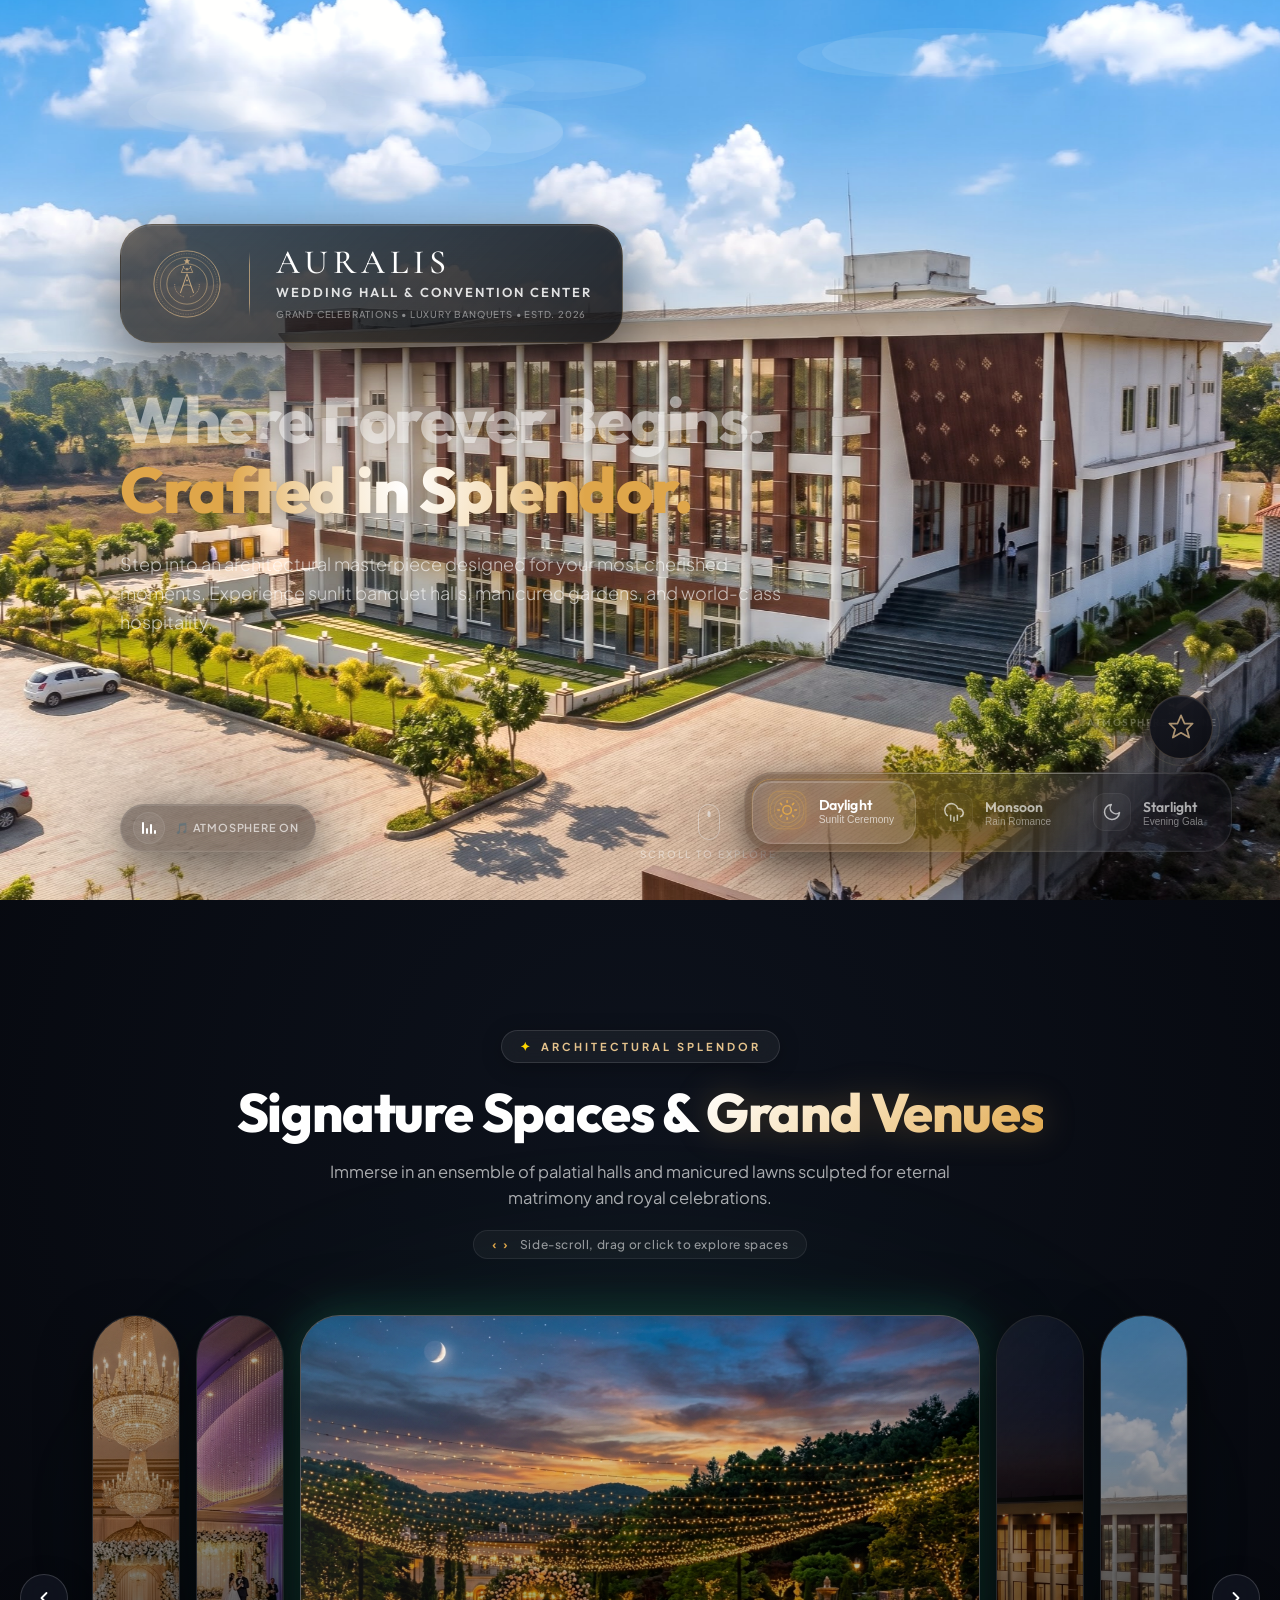
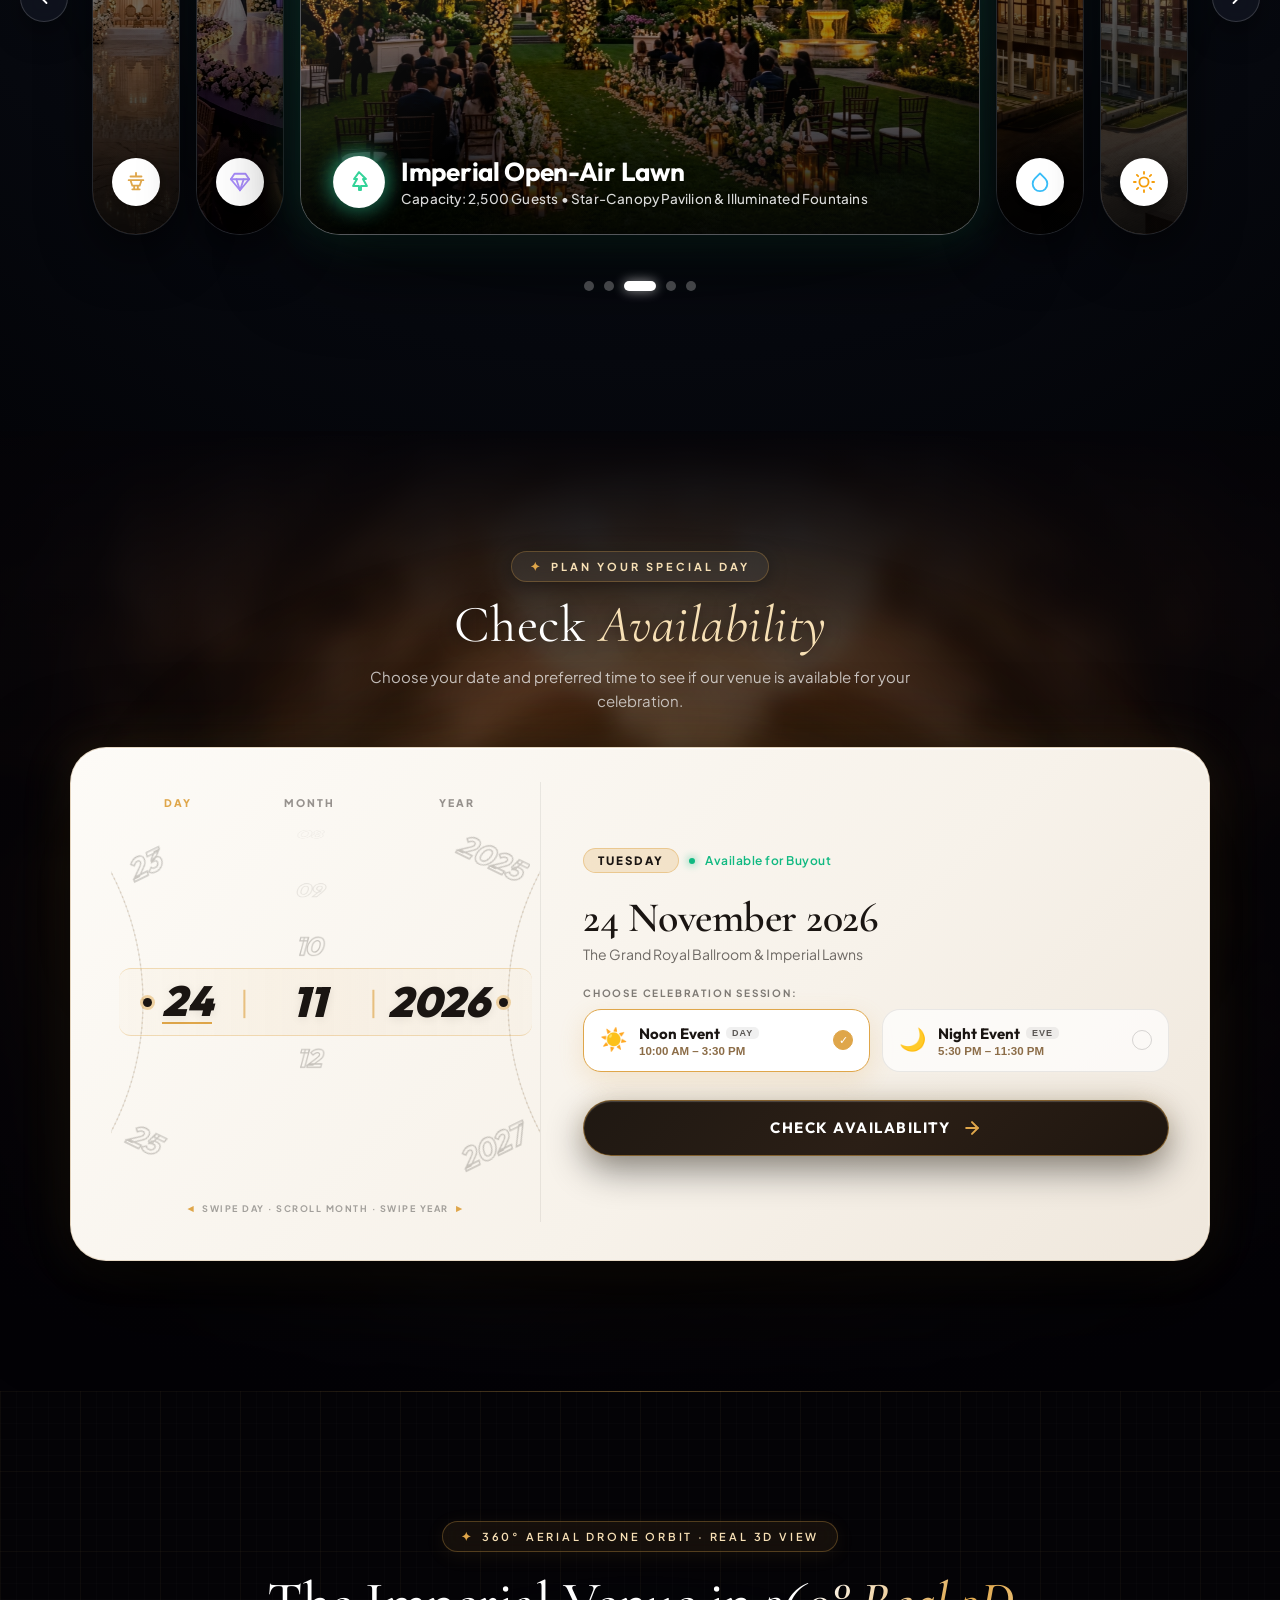
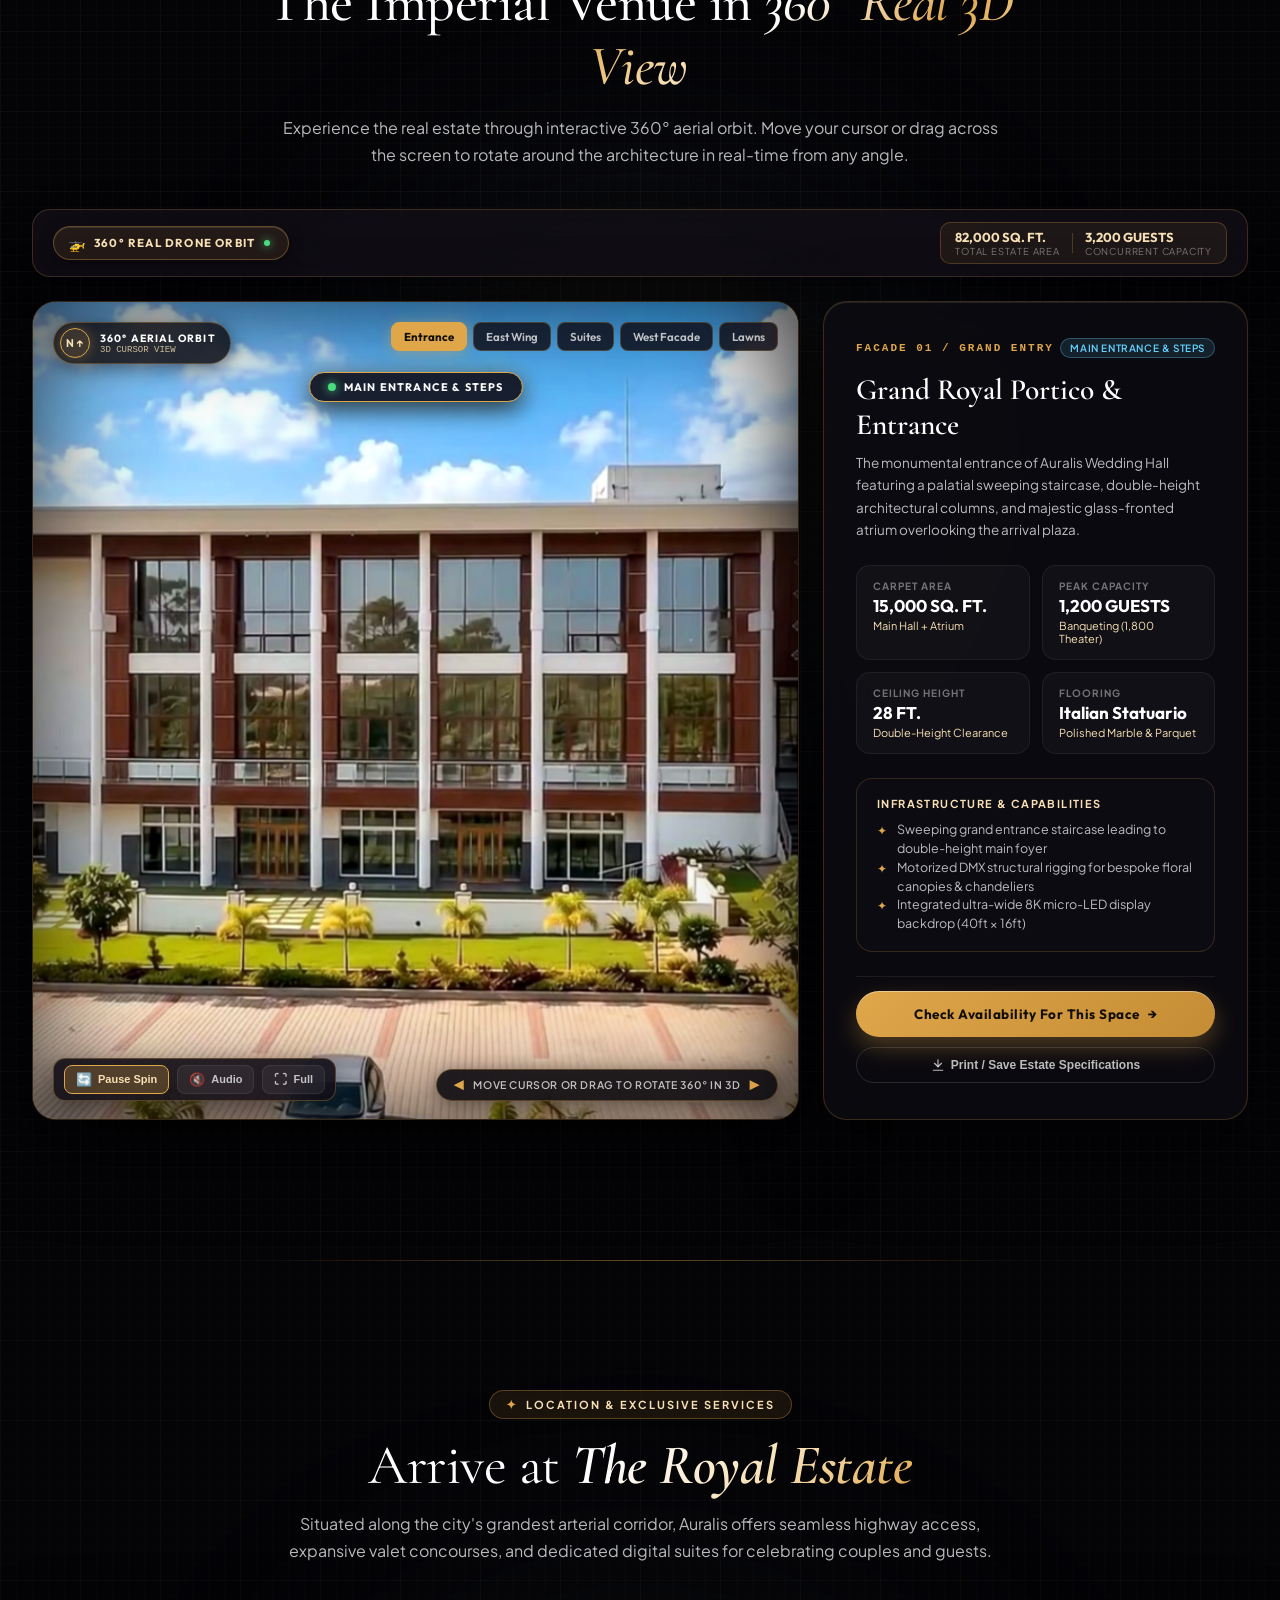
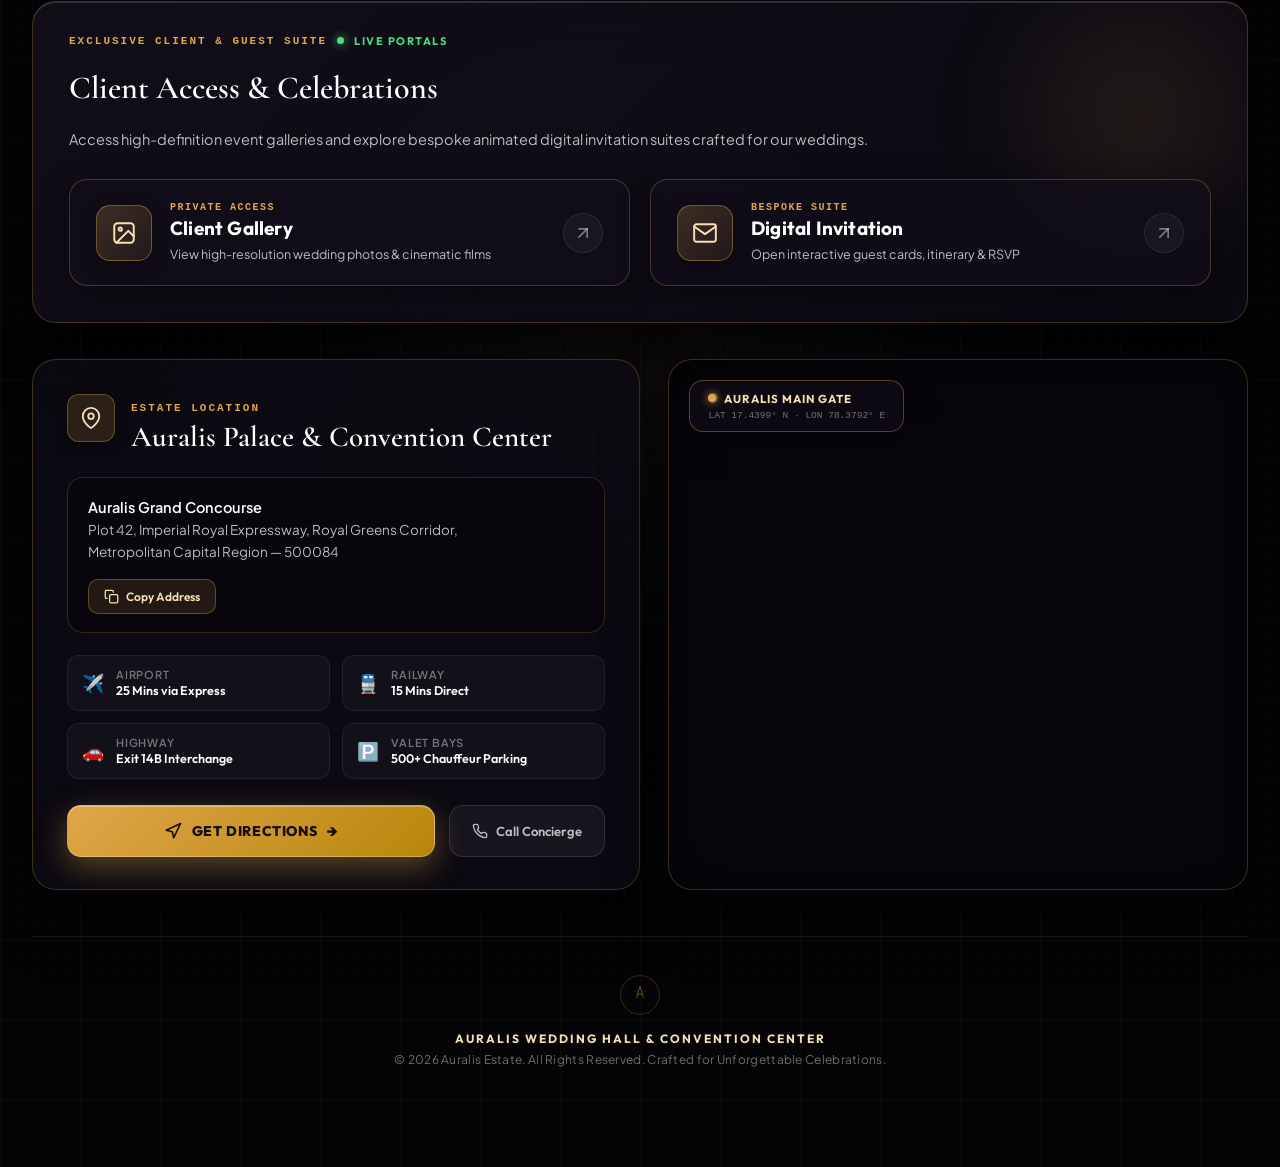
==== commit 781669af: "feat: link digital invitation button to live suite" ====
--- a/index.html
+++ b/index.html
@@ -920,7 +920,7 @@
                         </a>
 
                         <!-- Main Button 2: Digital Invitation -->
-                        <a href="#" id="btn-digital-invitation" class="client-main-btn btn-invitation" data-link="" role="button" aria-label="Digital Royal Invitation">
+                        <a href="https://furkhan-fathima.auralisstudio.xyz/" target="_blank" rel="noopener noreferrer" id="btn-digital-invitation" class="client-main-btn btn-invitation" data-link="https://furkhan-fathima.auralisstudio.xyz/" role="button" aria-label="Digital Royal Invitation">
                             <div class="main-btn-glow" aria-hidden="true"></div>
                             <div class="main-btn-icon-wrapper">
                                 <svg class="main-btn-svg" viewBox="0 0 24 24" fill="none" stroke="currentColor" stroke-width="1.8" stroke-linecap="round" stroke-linejoin="round">
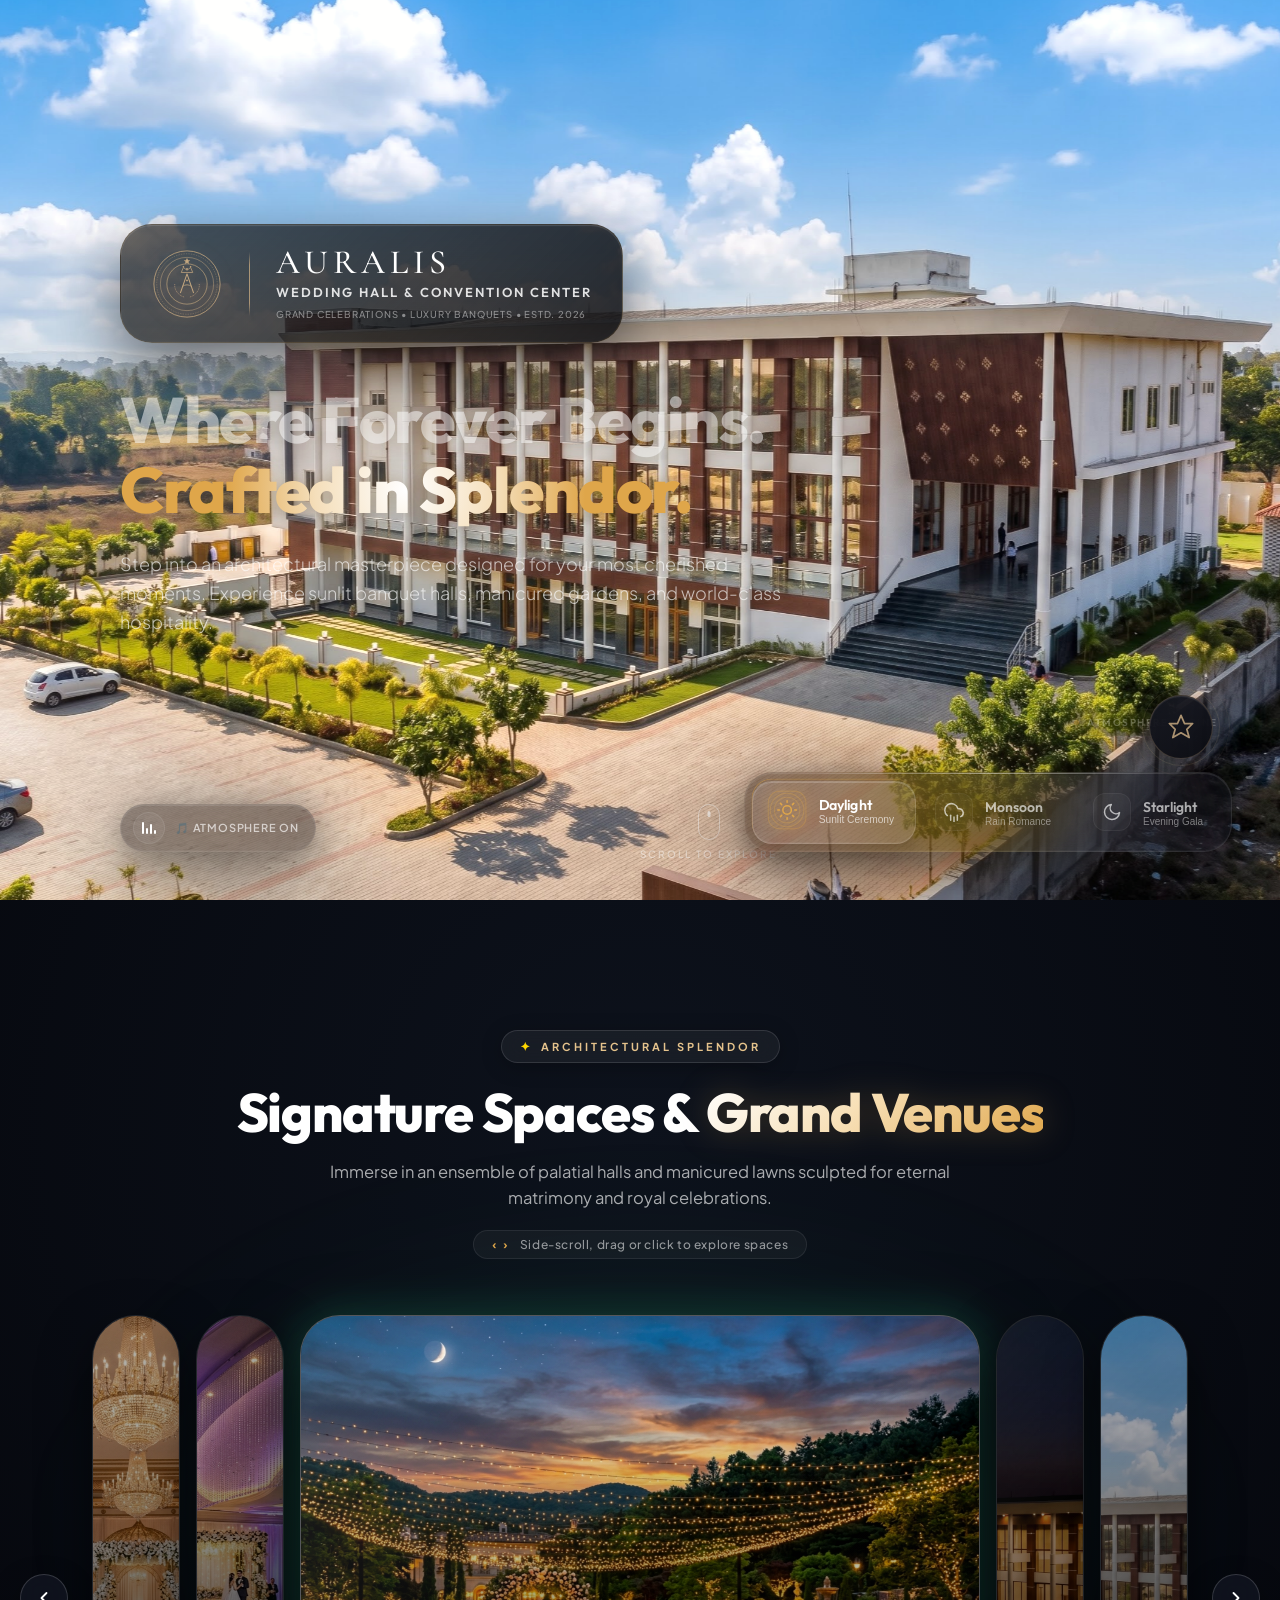
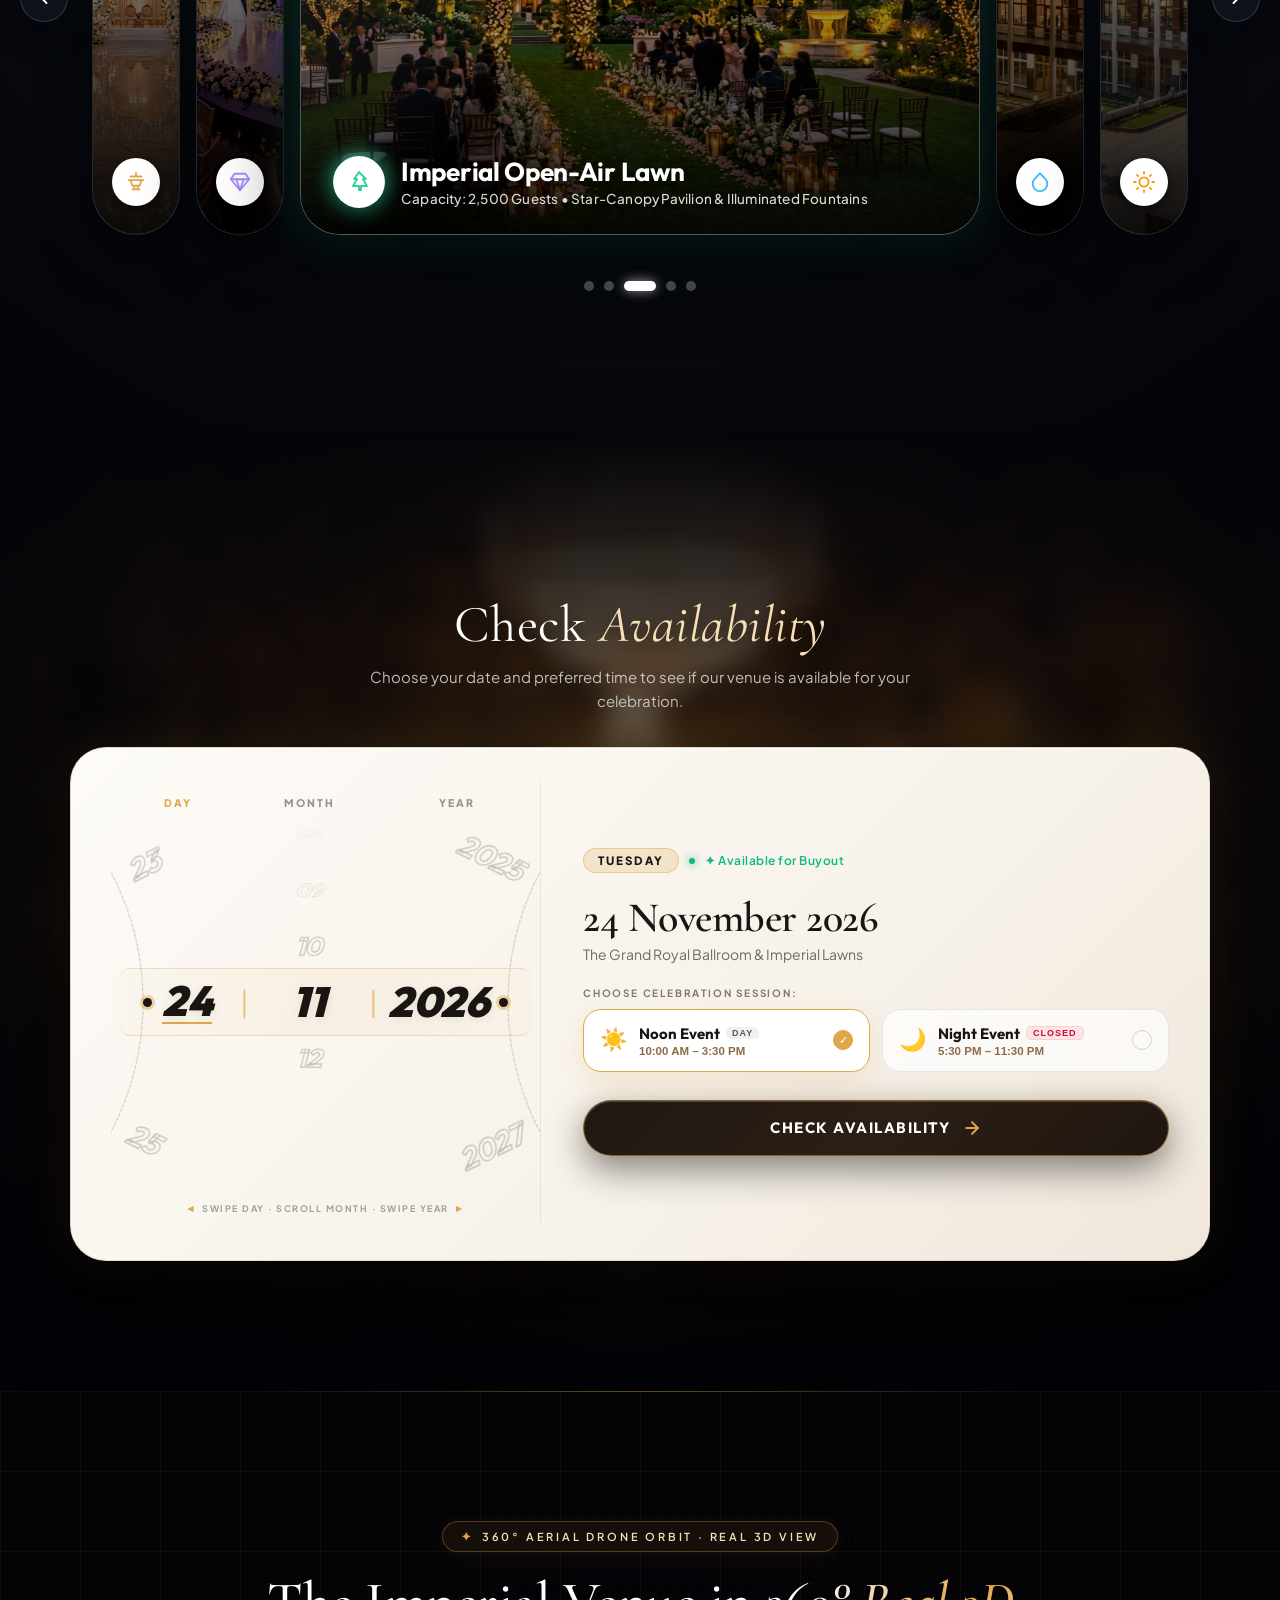
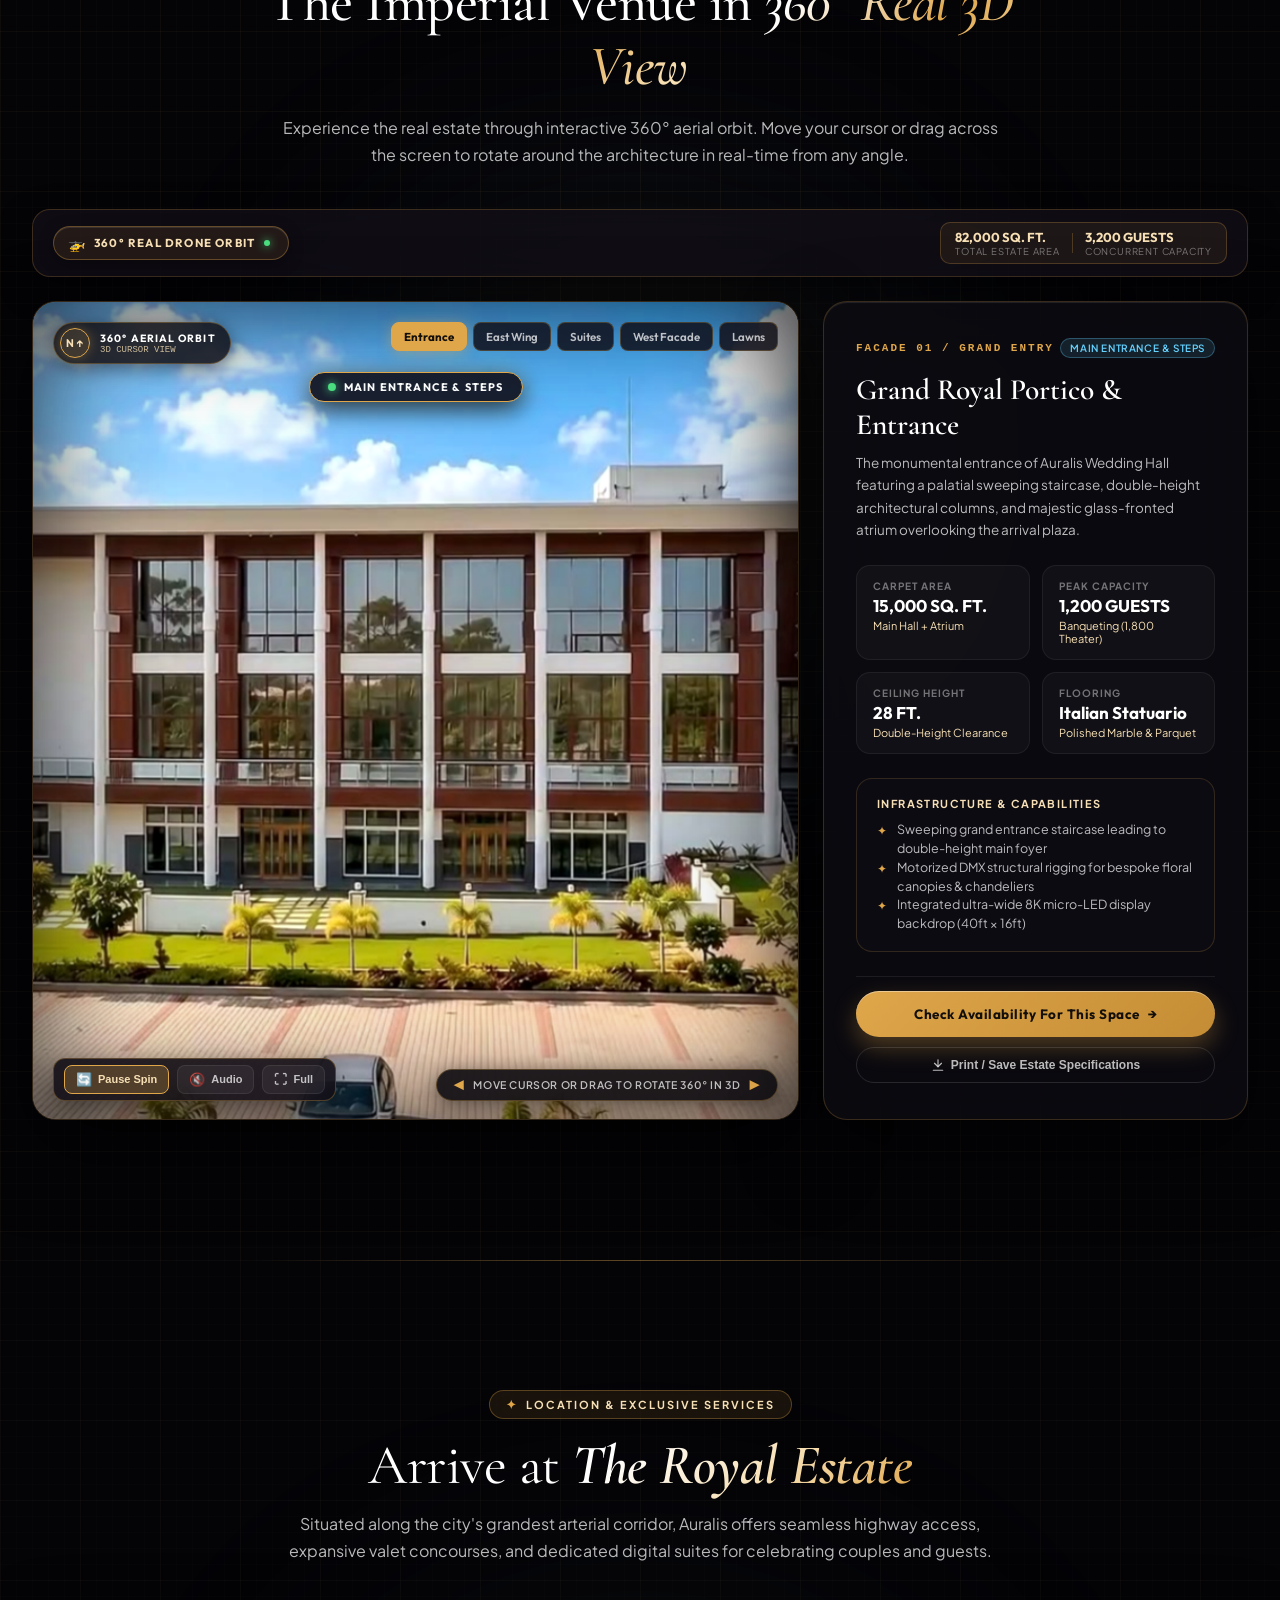
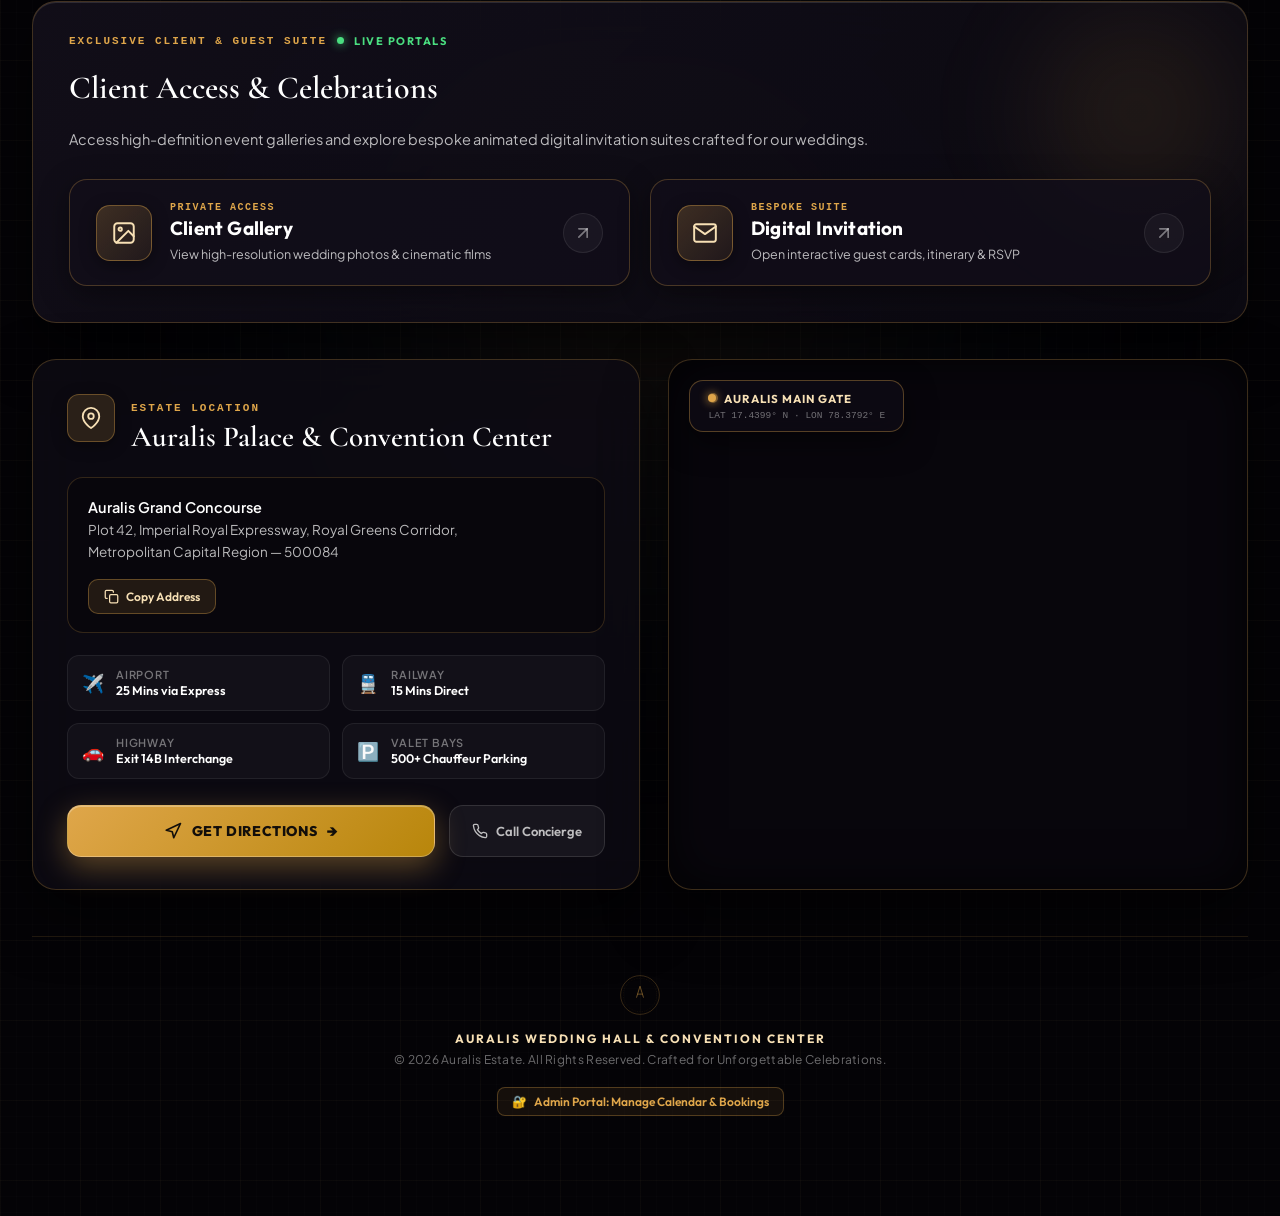
==== commit 4224a50e: "feat: add executive admin panel with white theme, real-time closed booking sync, and performance opt" ====
--- a/index.html
+++ b/index.html
@@ -1064,6 +1064,12 @@
                     <div class="footer-text-meta">
                         <span class="footer-brand-title">AURALIS WEDDING HALL &amp; CONVENTION CENTER</span>
                         <span class="footer-copyright">© 2026 Auralis Estate. All Rights Reserved. Crafted for Unforgettable Celebrations.</span>
+                        <div class="footer-admin-link-wrapper" style="margin-top: 14px;">
+                            <a href="admin.html" class="footer-admin-btn" style="display: inline-flex; align-items: center; gap: 7px; font-size: 12px; font-family: 'Outfit', sans-serif; font-weight: 600; color: #dfa64a; text-decoration: none; padding: 6px 14px; border-radius: 8px; border: 1px solid rgba(223, 166, 74, 0.3); background: rgba(223, 166, 74, 0.08); transition: all 0.25s ease;" title="Admin Booking &amp; Calendar Suite">
+                                <span>🔐</span>
+                                <span>Admin Portal: Manage Calendar &amp; Bookings</span>
+                            </a>
+                        </div>
                     </div>
                 </footer>
 
--- a/availability.css
+++ b/availability.css
@@ -644,6 +644,14 @@
     border-radius: 5px;
     background: rgba(0, 0, 0, 0.06);
     color: rgba(26, 21, 18, 0.7);
+    transition: all 0.25s ease;
+}
+
+.choice-badge.is-closed {
+    background: #ffe4e6 !important;
+    color: #be123c !important;
+    border: 1px solid #fecdd3 !important;
+    font-weight: 800 !important;
 }
 
 .choice-time {
@@ -767,6 +775,29 @@
     content: '...';
     display: inline-block;
     animation: dots-pulse 1.2s infinite;
+}
+
+.availability-cta-btn.slot-closed {
+    background: linear-gradient(135deg, #be123c 0%, #9f1239 100%) !important;
+    border-color: rgba(225, 29, 72, 0.5) !important;
+    box-shadow: 0 4px 24px rgba(190, 18, 60, 0.4) !important;
+}
+
+.availability-cta-btn.slot-closed .cta-glow-pulse {
+    background: linear-gradient(90deg, transparent 0%, rgba(254, 205, 211, 0.25) 50%, transparent 100%) !important;
+}
+
+.result-btn-closed {
+    background: rgba(255, 255, 255, 0.08) !important;
+    color: rgba(255, 255, 255, 0.5) !important;
+    border: 1px solid rgba(255, 255, 255, 0.15) !important;
+    padding: 12px 24px;
+    border-radius: 9999px;
+    font-family: var(--font-heading);
+    font-size: 13.5px;
+    font-weight: 700;
+    cursor: not-allowed;
+    letter-spacing: 0.5px;
 }
 
 @keyframes dots-pulse {
